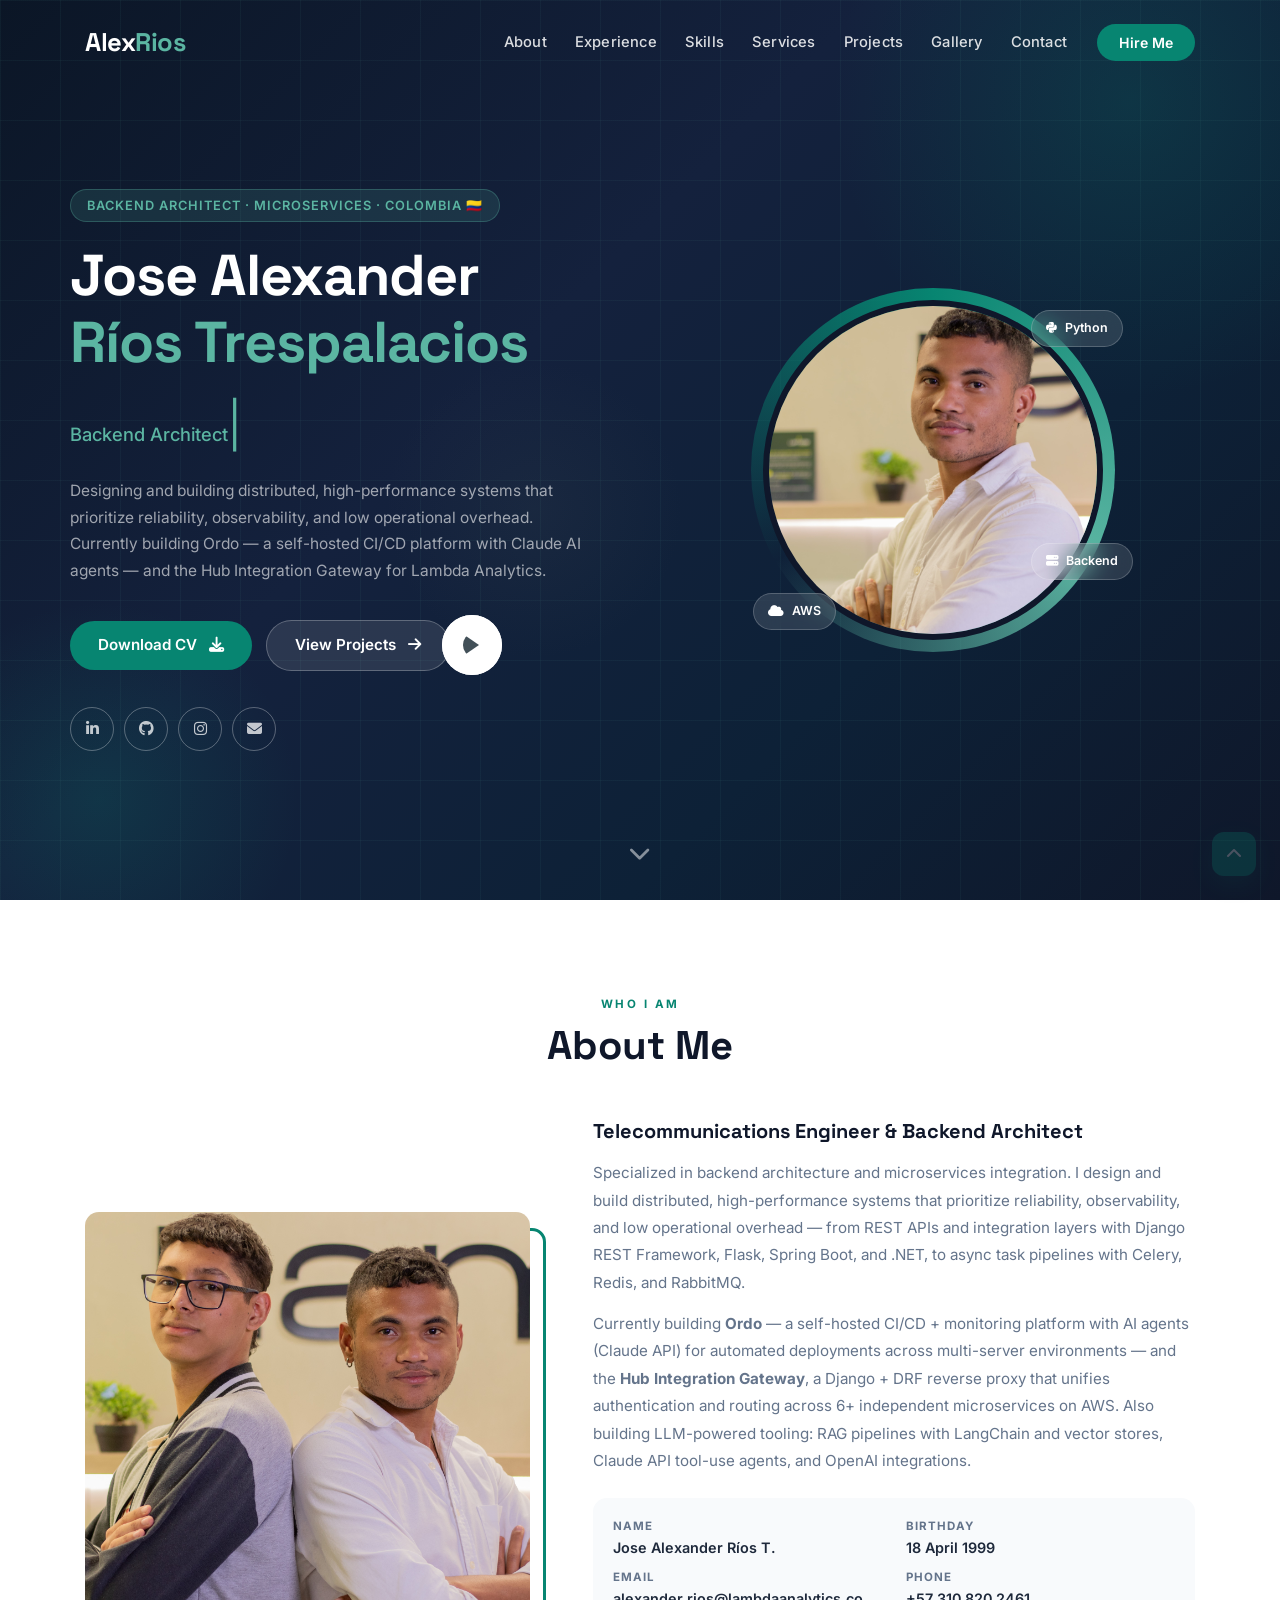
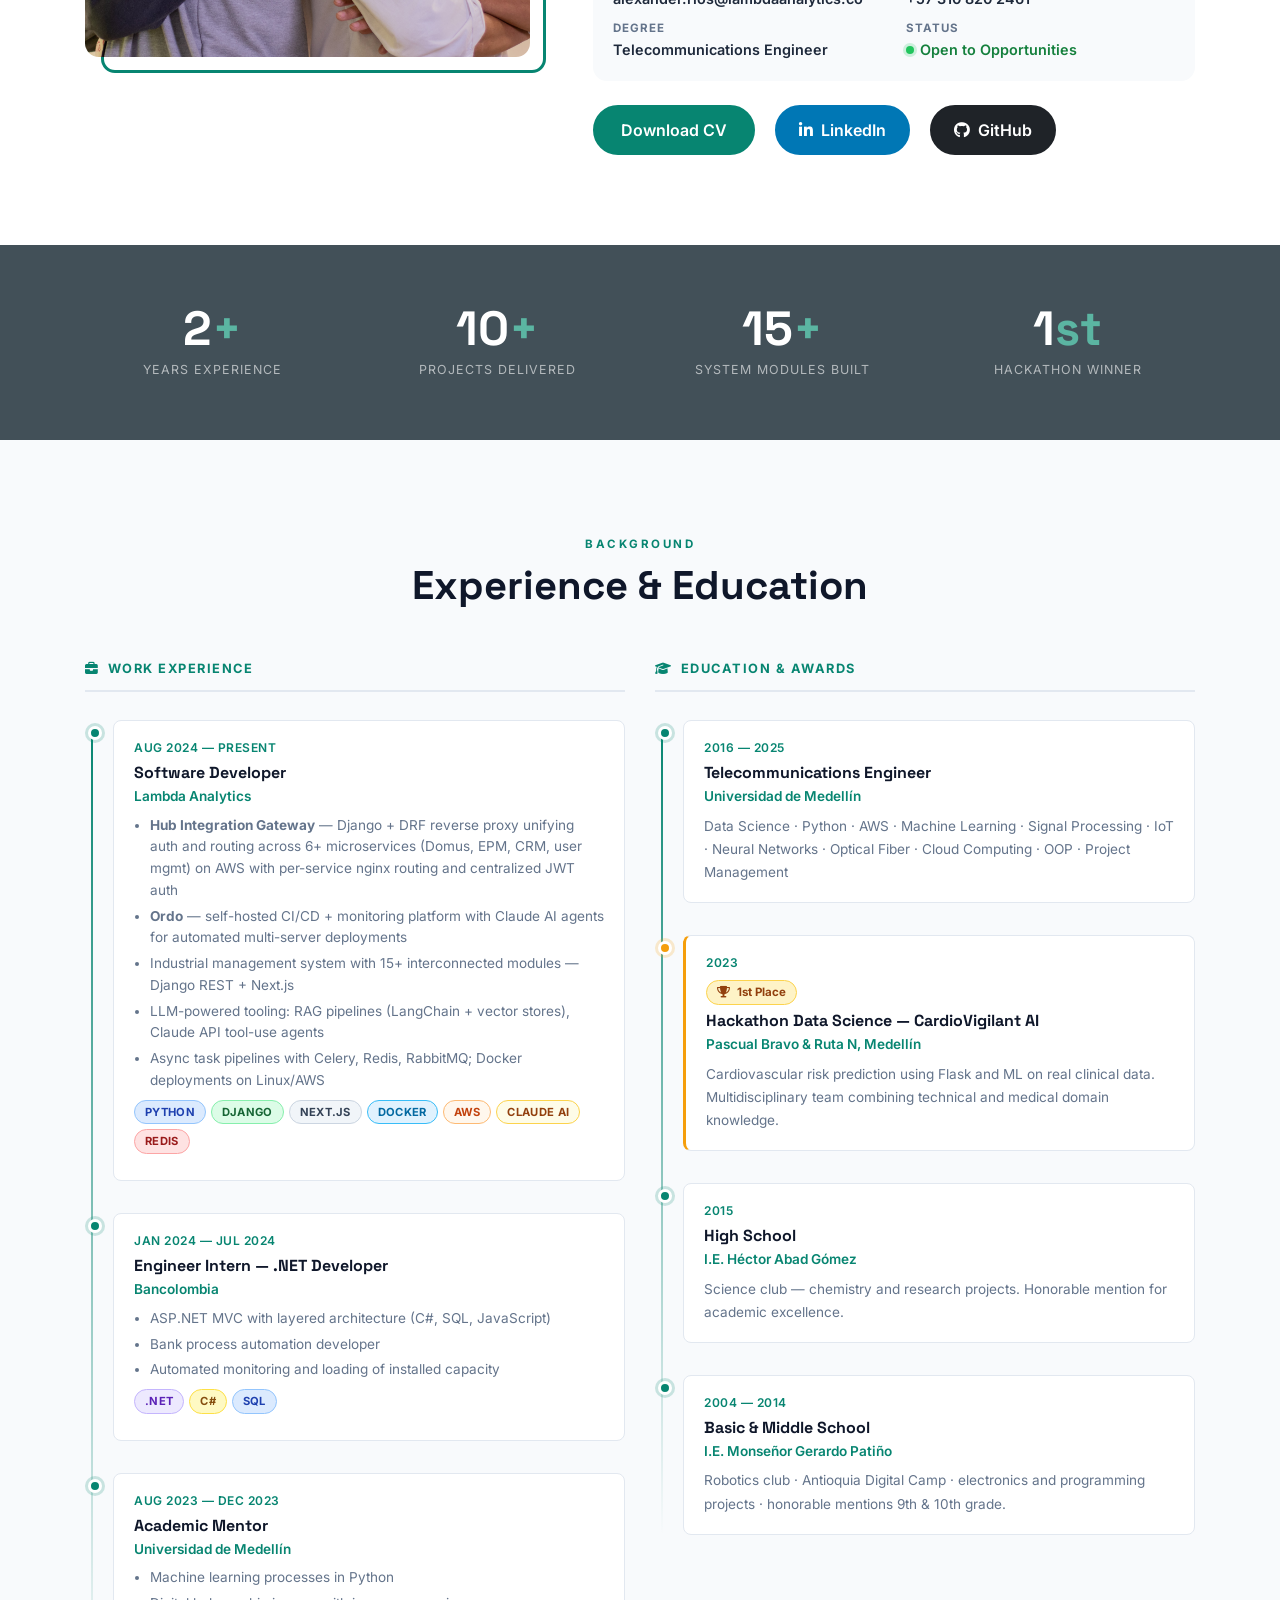
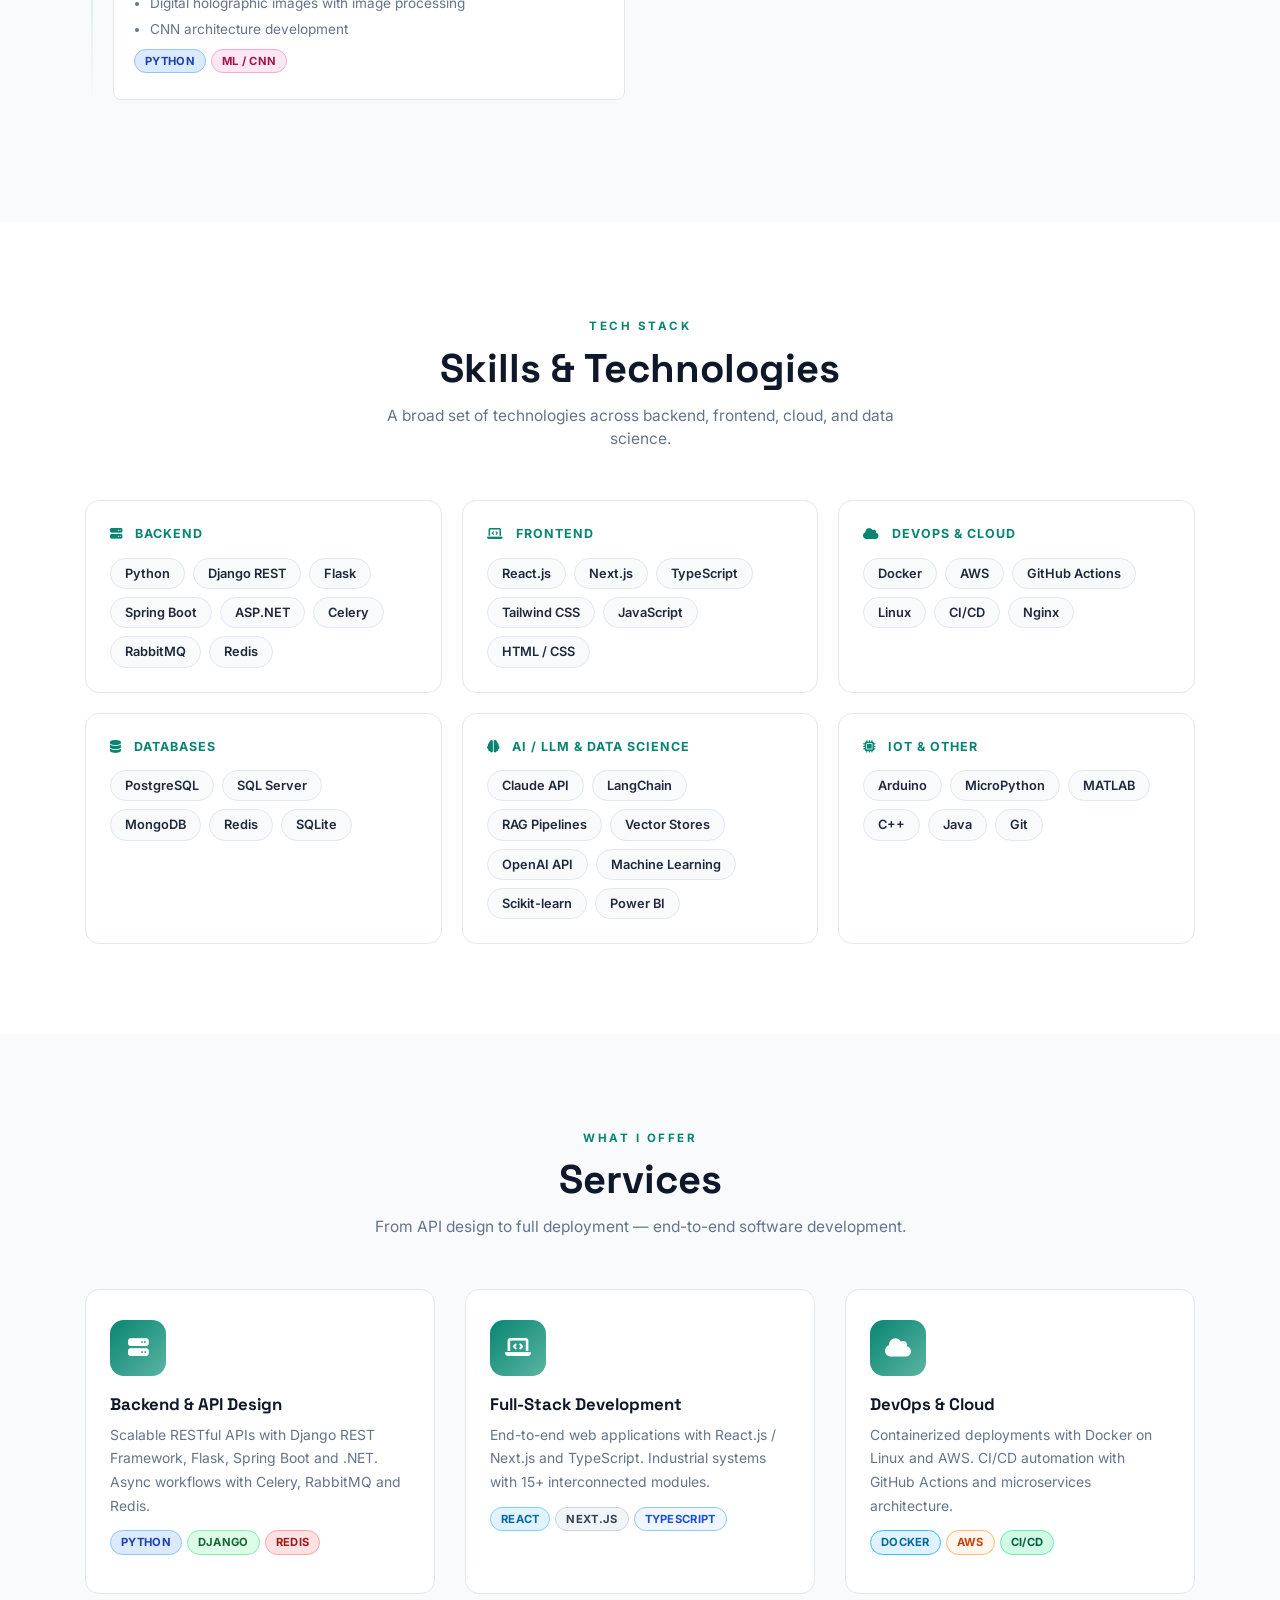
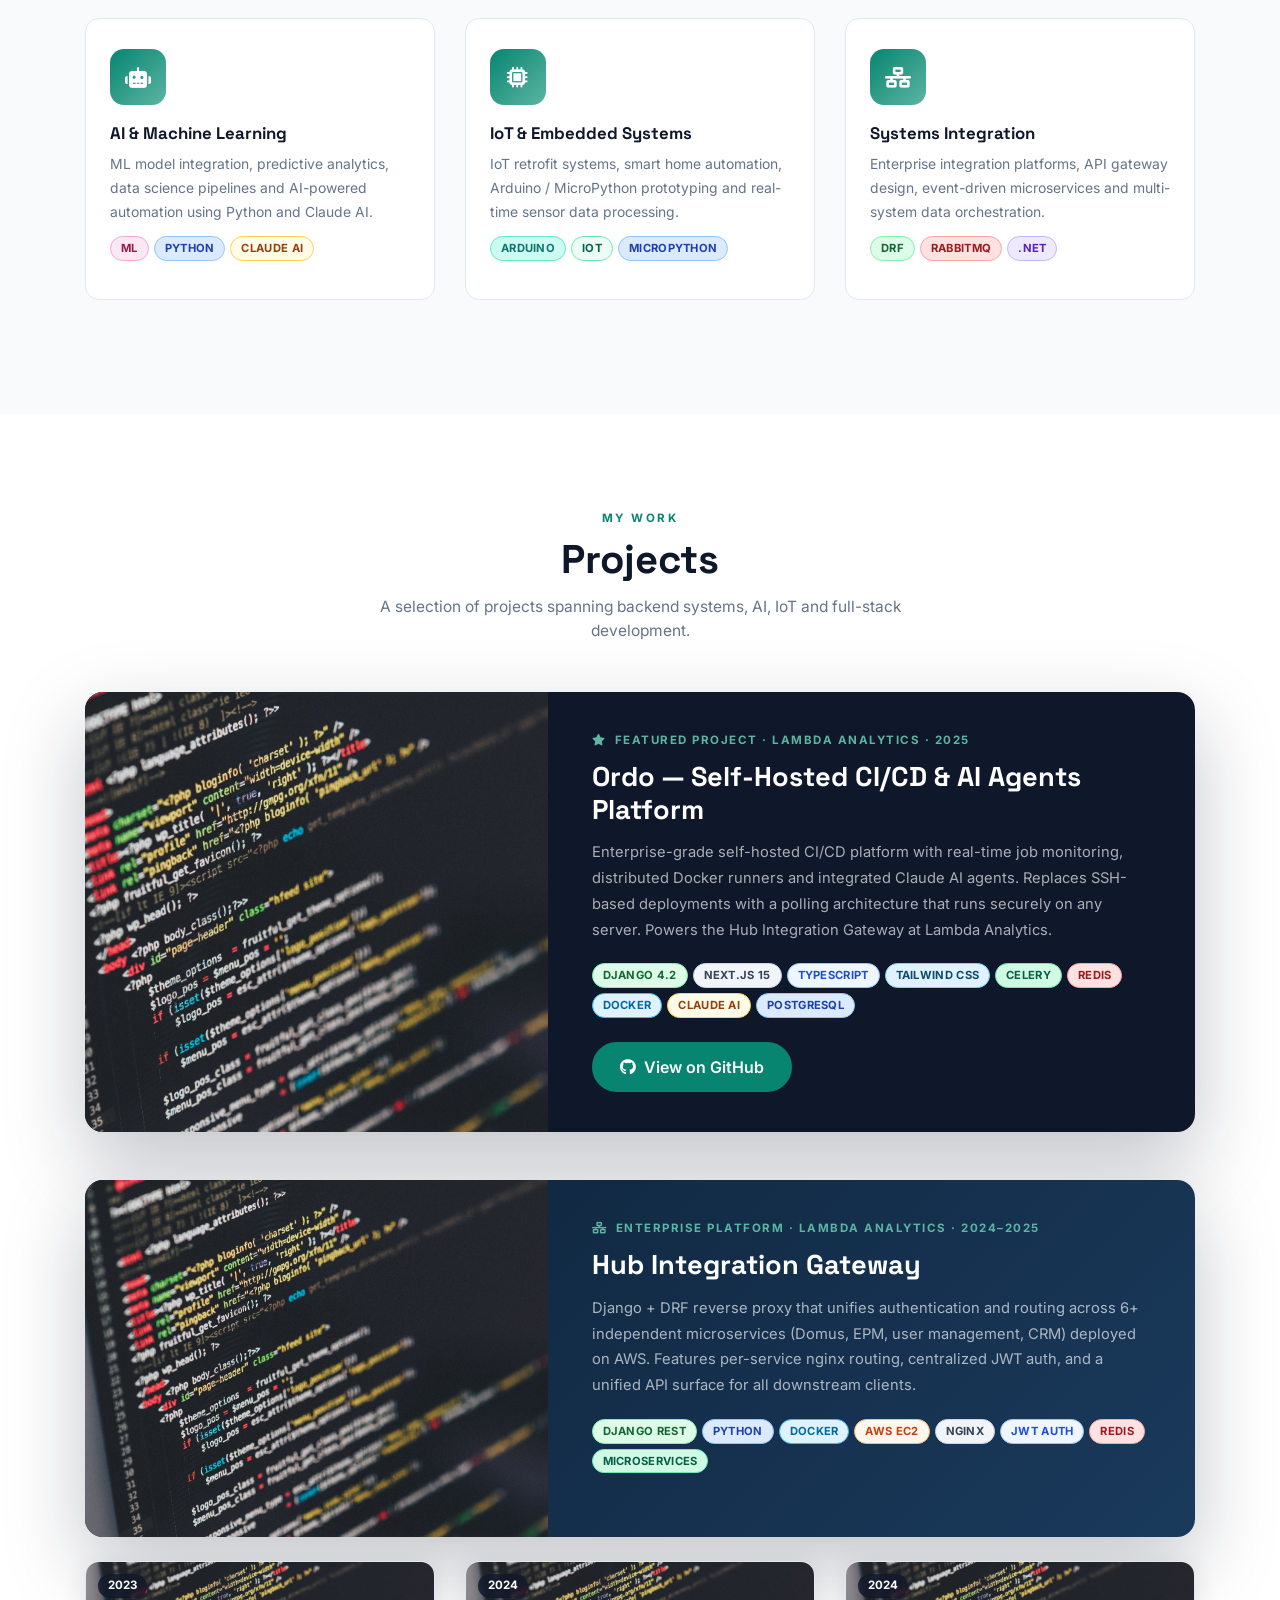
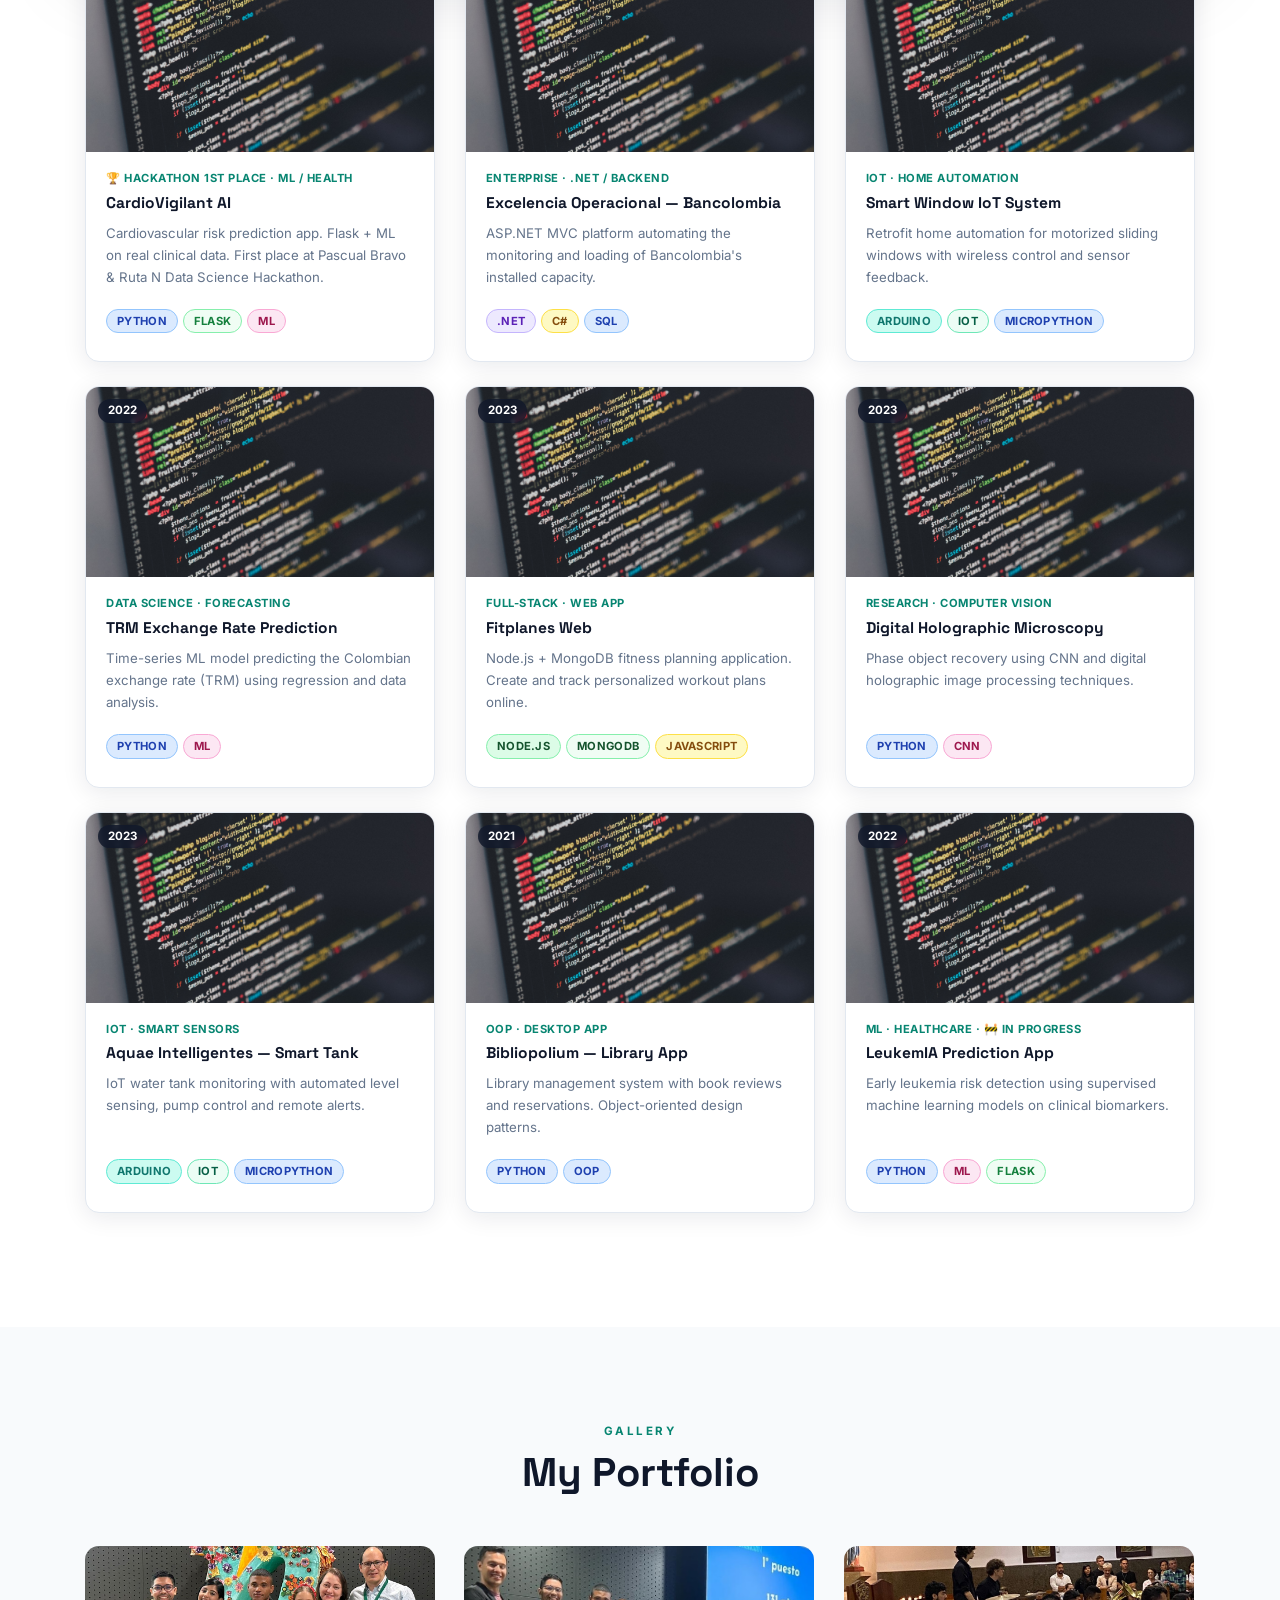
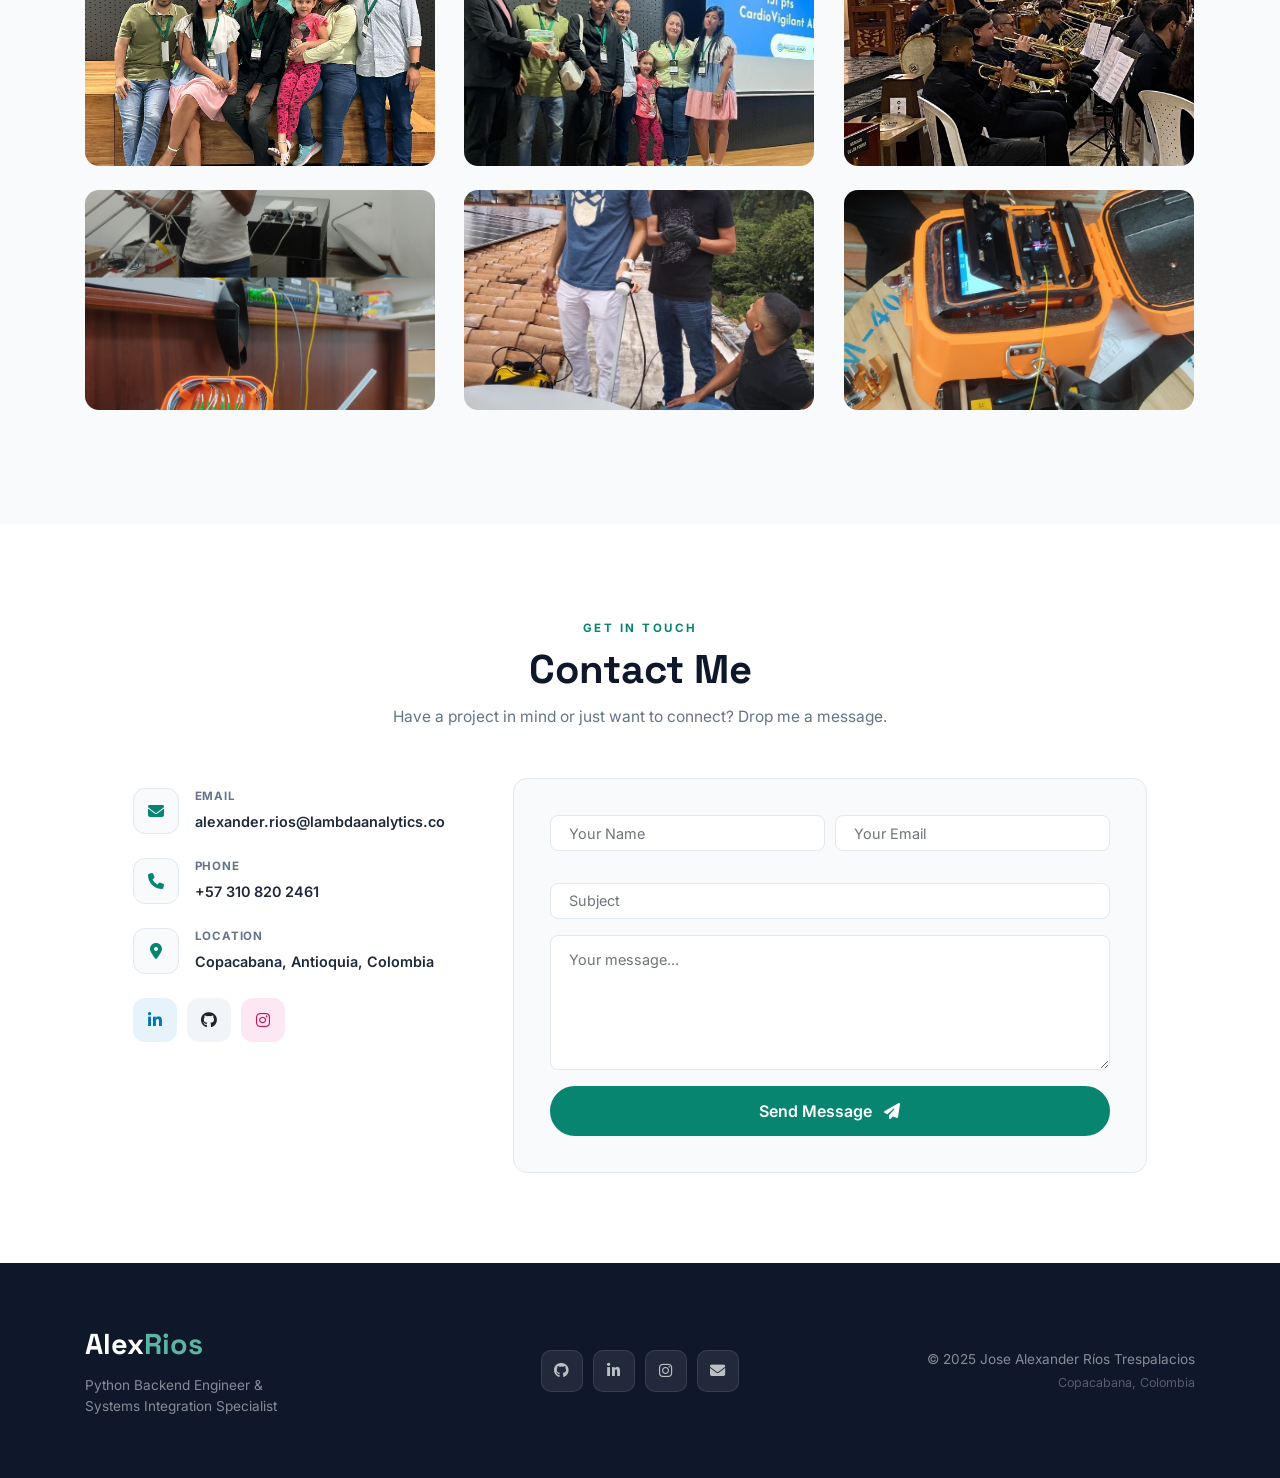
==== index.html @ 56116c82 "fix: comprehensive mobile responsive fixes - Tablet (991px): dark navbar collapse bg, hero padding r" ====
<!DOCTYPE html>
<html lang="en">

<head>
    <meta charset="utf-8">
    <title>Alexander Ríos — Software Developer</title>
    <meta content="width=device-width, initial-scale=1.0" name="viewport">
    <meta content="Telecommunications Engineer specialized in backend architecture and microservices integration. Building distributed, high-performance systems with Django, Docker, AWS and Claude AI." name="description">
    <meta content="Python, Django, Backend, Microservices, Systems Integration, Software Developer, Colombia, Alexander Rios, Lambda Analytics, LangChain, RAG" name="keywords">

    <link href="img/favicon.ico" rel="icon">

    <!-- Google Fonts: Inter + Space Grotesk -->
    <link rel="preconnect" href="https://fonts.googleapis.com">
    <link rel="preconnect" href="https://fonts.gstatic.com" crossorigin>
    <link href="https://fonts.googleapis.com/css2?family=Inter:wght@300;400;500;600;700;800&family=Space+Grotesk:wght@600;700;800&display=swap" rel="stylesheet">

    <!-- Font Awesome 6 -->
    <link href="https://cdnjs.cloudflare.com/ajax/libs/font-awesome/6.5.0/css/all.min.css" rel="stylesheet">

    <!-- Libs -->
    <link href="lib/owlcarousel/assets/owl.carousel.min.css" rel="stylesheet">
    <link href="lib/lightbox/css/lightbox.min.css" rel="stylesheet">

    <!-- Styles -->
    <link href="css/style.css" rel="stylesheet">
    <link href="css/enhancements.css" rel="stylesheet">
</head>

<body data-spy="scroll" data-target=".navbar" data-offset="51">

    <!-- ========== NAVBAR ========== -->
    <nav class="navbar fixed-top navbar-expand-lg navbar-light px-lg-4" id="mainNav">
        <div class="container">
            <a href="#home" class="navbar-brand">
                <span class="brand-text">Alex<span class="brand-accent">Rios</span></span>
            </a>
            <button type="button" class="navbar-toggler" data-toggle="collapse" data-target="#navbarCollapse">
                <span class="navbar-toggler-icon"></span>
            </button>
            <div class="collapse navbar-collapse" id="navbarCollapse">
                <div class="navbar-nav ml-auto py-0">
                    <a href="#about"         class="nav-item nav-link">About</a>
                    <a href="#qualification" class="nav-item nav-link">Experience</a>
                    <a href="#skill"         class="nav-item nav-link">Skills</a>
                    <a href="#service"       class="nav-item nav-link">Services</a>
                    <a href="#blog"          class="nav-item nav-link">Projects</a>
                    <a href="#portfolio"     class="nav-item nav-link">Gallery</a>
                    <a href="#contact"       class="nav-item nav-link">Contact</a>
                </div>
                <a href="mailto:alexander.rios@lambdaanalytics.co" class="btn btn-hire ml-lg-3">Hire Me</a>
            </div>
        </div>
    </nav>

    <!-- ========== VIDEO MODAL ========== -->
    <div class="modal fade" id="videoModal" tabindex="-1" role="dialog" aria-hidden="true">
        <div class="modal-dialog modal-lg" role="document">
            <div class="modal-content bg-dark">
                <div class="modal-body p-0">
                    <button type="button" class="modal-close" data-dismiss="modal">&times;</button>
                    <div class="embed-responsive embed-responsive-16by9">
                        <iframe class="embed-responsive-item" src="" id="video" allowscriptaccess="always" allow="autoplay"></iframe>
                    </div>
                </div>
            </div>
        </div>
    </div>

    <!-- ========== HERO ========== -->
    <section class="hero-section" id="home">
        <div class="hero-bg">
            <div class="hero-shape s1"></div>
            <div class="hero-shape s2"></div>
            <div class="hero-shape s3"></div>
            <div class="hero-grid"></div>
        </div>

        <div class="container hero-content">
            <div class="row align-items-center justify-content-center">
                <div class="col-lg-6 order-2 order-lg-1">
                    <div class="hero-label">Backend Architect &middot; Microservices &middot; Colombia 🇨🇴</div>
                    <h1 class="hero-name">
                        Jose Alexander<br>
                        <span class="hero-name-accent">Ríos Trespalacios</span>
                    </h1>
                    <div class="hero-role">
                        <span class="typed-text-output d-inline"></span>
                        <div class="typed-text d-none">Backend Architect, Microservices Integration Engineer, Full-Stack Developer, LLM & AI Tooling Builder, Telecommunications Engineer</div>
                    </div>
                    <p class="hero-desc">Designing and building distributed, high-performance systems that prioritize reliability, observability, and low operational overhead. Currently building Ordo — a self-hosted CI/CD platform with Claude AI agents — and the Hub Integration Gateway for Lambda Analytics.</p>
                    <div class="hero-cta">
                        <a href="img/CurriculumVitae.pdf" class="btn-hero-primary">
                            Download CV <i class="fas fa-download ml-2"></i>
                        </a>
                        <a href="#blog" class="btn-hero-secondary">
                            View Projects <i class="fas fa-arrow-right ml-2"></i>
                        </a>
                        <button type="button" class="btn-play btn-play-modern" data-toggle="modal"
                            data-src="img/presentation.mp4" data-target="#videoModal">
                            <span class="btn-play-icon"><i class="fas fa-play"></i></span>
                        </button>
                    </div>
                    <div class="hero-social">
                        <a href="https://linkedin.com/in/jose-alexander-rios-trespalacios" target="_blank" class="hero-social-link" title="LinkedIn">
                            <i class="fab fa-linkedin-in"></i>
                        </a>
                        <a href="https://github.com/ijrios" target="_blank" class="hero-social-link" title="GitHub">
                            <i class="fab fa-github"></i>
                        </a>
                        <a href="https://instagram.com/qui_erit" target="_blank" class="hero-social-link" title="Instagram">
                            <i class="fab fa-instagram"></i>
                        </a>
                        <a href="mailto:alexander.rios@lambdaanalytics.co" class="hero-social-link" title="Email">
                            <i class="fas fa-envelope"></i>
                        </a>
                    </div>
                </div>
                <div class="col-lg-6 order-1 order-lg-2 hero-image">
                    <div class="hero-img-wrapper">
                        <div class="hero-img-ring"></div>
                        <img src="img/profile_duo.jpeg" alt="Jose Alexander Ríos" class="hero-img">
                        <div class="hero-badge badge-1"><i class="fab fa-python"></i> Python</div>
                        <div class="hero-badge badge-2"><i class="fas fa-server"></i> Backend</div>
                        <div class="hero-badge badge-3"><i class="fas fa-cloud"></i> AWS</div>
                    </div>
                </div>
            </div>
        </div>

        <div class="hero-scroll">
            <a href="#about"><i class="fas fa-chevron-down"></i></a>
        </div>
    </section>

    <!-- ========== ABOUT ========== -->
    <section class="py-section" id="about">
        <div class="container">
            <div class="section-header text-center">
                <div class="section-label">WHO I AM</div>
                <h2 class="section-title">About Me</h2>
            </div>
            <div class="row align-items-center">
                <div class="col-lg-5 mb-5 mb-lg-0">
                    <div class="about-img-wrapper">
                        <img src="img/perfil.jpg" alt="Alexander Ríos" class="about-img">
                        <div class="about-img-accent"></div>
                    </div>
                </div>
                <div class="col-lg-7 pl-lg-5">
                    <h3 class="about-subtitle">Telecommunications Engineer &amp; Backend Architect</h3>
                    <p class="about-text">Specialized in backend architecture and microservices integration. I design and build distributed, high-performance systems that prioritize reliability, observability, and low operational overhead — from REST APIs and integration layers with Django REST Framework, Flask, Spring Boot, and .NET, to async task pipelines with Celery, Redis, and RabbitMQ.</p>
                    <p class="about-text">Currently building <strong>Ordo</strong> — a self-hosted CI/CD + monitoring platform with AI agents (Claude API) for automated deployments across multi-server environments — and the <strong>Hub Integration Gateway</strong>, a Django + DRF reverse proxy that unifies authentication and routing across 6+ independent microservices on AWS. Also building LLM-powered tooling: RAG pipelines with LangChain and vector stores, Claude API tool-use agents, and OpenAI integrations.</p>

                    <div class="about-info-grid">
                        <div class="about-info-item">
                            <span class="info-label">Name</span>
                            <span class="info-value">Jose Alexander Ríos T.</span>
                        </div>
                        <div class="about-info-item">
                            <span class="info-label">Birthday</span>
                            <span class="info-value">18 April 1999</span>
                        </div>
                        <div class="about-info-item">
                            <span class="info-label">Email</span>
                            <span class="info-value">alexander.rios@lambdaanalytics.co</span>
                        </div>
                        <div class="about-info-item">
                            <span class="info-label">Phone</span>
                            <span class="info-value">+57 310 820 2461</span>
                        </div>
                        <div class="about-info-item">
                            <span class="info-label">Degree</span>
                            <span class="info-value">Telecommunications Engineer</span>
                        </div>
                        <div class="about-info-item">
                            <span class="info-label">Status</span>
                            <span class="info-value status-open"><span class="status-dot"></span>Open to Opportunities</span>
                        </div>
                    </div>

                    <div class="about-actions mt-4">
                        <a href="img/CurriculumVitae.pdf" class="btn btn-primary-custom mr-3">Download CV</a>
                        <a href="https://linkedin.com/in/jose-alexander-rios-trespalacios" target="_blank" class="btn btn-linkedin mr-3">
                            <i class="fab fa-linkedin-in mr-1"></i> LinkedIn
                        </a>
                        <a href="https://github.com/ijrios" target="_blank" class="btn btn-github">
                            <i class="fab fa-github mr-1"></i> GitHub
                        </a>
                    </div>
                </div>
            </div>
        </div>
    </section>

    <!-- ========== STATS ========== -->
    <section class="stats-section">
        <div class="container">
            <div class="row">
                <div class="col-6 col-md-3">
                    <div class="stat-item">
                        <div class="stat-number">2<span class="stat-plus">+</span></div>
                        <div class="stat-label">Years Experience</div>
                    </div>
                </div>
                <div class="col-6 col-md-3">
                    <div class="stat-item">
                        <div class="stat-number">10<span class="stat-plus">+</span></div>
                        <div class="stat-label">Projects Delivered</div>
                    </div>
                </div>
                <div class="col-6 col-md-3">
                    <div class="stat-item">
                        <div class="stat-number">15<span class="stat-plus">+</span></div>
                        <div class="stat-label">System Modules Built</div>
                    </div>
                </div>
                <div class="col-6 col-md-3">
                    <div class="stat-item">
                        <div class="stat-number">1<span class="stat-plus">st</span></div>
                        <div class="stat-label">Hackathon Winner</div>
                    </div>
                </div>
            </div>
        </div>
    </section>

    <!-- ========== EXPERIENCE & EDUCATION ========== -->
    <section class="py-section bg-light-section" id="qualification">
        <div class="container">
            <div class="section-header text-center">
                <div class="section-label">BACKGROUND</div>
                <h2 class="section-title">Experience &amp; Education</h2>
            </div>
            <div class="row">
                <!-- Work Experience -->
                <div class="col-lg-6 mb-5 mb-lg-0">
                    <div class="timeline-group-label">
                        <i class="fas fa-briefcase mr-2"></i>Work Experience
                    </div>
                    <div class="timeline">
                        <div class="timeline-item">
                            <div class="timeline-dot"></div>
                            <div class="timeline-content">
                                <div class="timeline-date">Aug 2024 — Present</div>
                                <h5 class="timeline-title">Software Developer</h5>
                                <div class="timeline-company">Lambda Analytics</div>
                                <ul class="timeline-list">
                                    <li><strong>Hub Integration Gateway</strong> — Django + DRF reverse proxy unifying auth and routing across 6+ microservices (Domus, EPM, CRM, user mgmt) on AWS with per-service nginx routing and centralized JWT auth</li>
                                    <li><strong>Ordo</strong> — self-hosted CI/CD + monitoring platform with Claude AI agents for automated multi-server deployments</li>
                                    <li>Industrial management system with 15+ interconnected modules — Django REST + Next.js</li>
                                    <li>LLM-powered tooling: RAG pipelines (LangChain + vector stores), Claude API tool-use agents</li>
                                    <li>Async task pipelines with Celery, Redis, RabbitMQ; Docker deployments on Linux/AWS</li>
                                </ul>
                                <div class="tech-badges mt-2">
                                    <span class="tech-badge tb-python">Python</span>
                                    <span class="tech-badge tb-django">Django</span>
                                    <span class="tech-badge tb-nextjs">Next.js</span>
                                    <span class="tech-badge tb-docker">Docker</span>
                                    <span class="tech-badge tb-aws">AWS</span>
                                    <span class="tech-badge tb-ai">Claude AI</span>
                                    <span class="tech-badge tb-redis">Redis</span>
                                </div>
                            </div>
                        </div>
                        <div class="timeline-item">
                            <div class="timeline-dot"></div>
                            <div class="timeline-content">
                                <div class="timeline-date">Jan 2024 — Jul 2024</div>
                                <h5 class="timeline-title">Engineer Intern — .NET Developer</h5>
                                <div class="timeline-company">Bancolombia</div>
                                <ul class="timeline-list">
                                    <li>ASP.NET MVC with layered architecture (C#, SQL, JavaScript)</li>
                                    <li>Bank process automation developer</li>
                                    <li>Automated monitoring and loading of installed capacity</li>
                                </ul>
                                <div class="tech-badges mt-2">
                                    <span class="tech-badge tb-dotnet">.NET</span>
                                    <span class="tech-badge tb-js">C#</span>
                                    <span class="tech-badge tb-python">SQL</span>
                                </div>
                            </div>
                        </div>
                        <div class="timeline-item">
                            <div class="timeline-dot"></div>
                            <div class="timeline-content">
                                <div class="timeline-date">Aug 2023 — Dec 2023</div>
                                <h5 class="timeline-title">Academic Mentor</h5>
                                <div class="timeline-company">Universidad de Medellín</div>
                                <ul class="timeline-list">
                                    <li>Machine learning processes in Python</li>
                                    <li>Digital holographic images with image processing</li>
                                    <li>CNN architecture development</li>
                                </ul>
                                <div class="tech-badges mt-2">
                                    <span class="tech-badge tb-python">Python</span>
                                    <span class="tech-badge tb-ml">ML / CNN</span>
                                </div>
                            </div>
                        </div>
                    </div>
                </div>
                <!-- Education -->
                <div class="col-lg-6">
                    <div class="timeline-group-label">
                        <i class="fas fa-graduation-cap mr-2"></i>Education &amp; Awards
                    </div>
                    <div class="timeline">
                        <div class="timeline-item">
                            <div class="timeline-dot"></div>
                            <div class="timeline-content">
                                <div class="timeline-date">2016 — 2025</div>
                                <h5 class="timeline-title">Telecommunications Engineer</h5>
                                <div class="timeline-company">Universidad de Medellín</div>
                                <p class="timeline-text">Data Science · Python · AWS · Machine Learning · Signal Processing · IoT · Neural Networks · Optical Fiber · Cloud Computing · OOP · Project Management</p>
                            </div>
                        </div>
                        <div class="timeline-item">
                            <div class="timeline-dot award-dot"></div>
                            <div class="timeline-content award-content">
                                <div class="timeline-date">2023</div>
                                <div class="award-badge"><i class="fas fa-trophy mr-1"></i> 1st Place</div>
                                <h5 class="timeline-title">Hackathon Data Science — CardioVigilant AI</h5>
                                <div class="timeline-company">Pascual Bravo &amp; Ruta N, Medellín</div>
                                <p class="timeline-text">Cardiovascular risk prediction using Flask and ML on real clinical data. Multidisciplinary team combining technical and medical domain knowledge.</p>
                            </div>
                        </div>
                        <div class="timeline-item">
                            <div class="timeline-dot"></div>
                            <div class="timeline-content">
                                <div class="timeline-date">2015</div>
                                <h5 class="timeline-title">High School</h5>
                                <div class="timeline-company">I.E. Héctor Abad Gómez</div>
                                <p class="timeline-text">Science club — chemistry and research projects. Honorable mention for academic excellence.</p>
                            </div>
                        </div>
                        <div class="timeline-item">
                            <div class="timeline-dot"></div>
                            <div class="timeline-content">
                                <div class="timeline-date">2004 — 2014</div>
                                <h5 class="timeline-title">Basic &amp; Middle School</h5>
                                <div class="timeline-company">I.E. Monseñor Gerardo Patiño</div>
                                <p class="timeline-text">Robotics club · Antioquia Digital Camp · electronics and programming projects · honorable mentions 9th &amp; 10th grade.</p>
                            </div>
                        </div>
                    </div>
                </div>
            </div>
        </div>
    </section>

    <!-- ========== SKILLS ========== -->
    <section class="py-section" id="skill">
        <div class="container">
            <div class="section-header text-center">
                <div class="section-label">TECH STACK</div>
                <h2 class="section-title">Skills &amp; Technologies</h2>
                <p class="section-subtitle">A broad set of technologies across backend, frontend, cloud, and data science.</p>
            </div>
            <div class="skills-grid">
                <div class="skill-category">
                    <div class="skill-cat-header"><i class="fas fa-server"></i> Backend</div>
                    <div class="skill-tags">
                        <span class="skill-tag">Python</span>
                        <span class="skill-tag">Django REST</span>
                        <span class="skill-tag">Flask</span>
                        <span class="skill-tag">Spring Boot</span>
                        <span class="skill-tag">ASP.NET</span>
                        <span class="skill-tag">Celery</span>
                        <span class="skill-tag">RabbitMQ</span>
                        <span class="skill-tag">Redis</span>
                    </div>
                </div>
                <div class="skill-category">
                    <div class="skill-cat-header"><i class="fas fa-laptop-code"></i> Frontend</div>
                    <div class="skill-tags">
                        <span class="skill-tag">React.js</span>
                        <span class="skill-tag">Next.js</span>
                        <span class="skill-tag">TypeScript</span>
                        <span class="skill-tag">Tailwind CSS</span>
                        <span class="skill-tag">JavaScript</span>
                        <span class="skill-tag">HTML / CSS</span>
                    </div>
                </div>
                <div class="skill-category">
                    <div class="skill-cat-header"><i class="fas fa-cloud"></i> DevOps &amp; Cloud</div>
                    <div class="skill-tags">
                        <span class="skill-tag">Docker</span>
                        <span class="skill-tag">AWS</span>
                        <span class="skill-tag">GitHub Actions</span>
                        <span class="skill-tag">Linux</span>
                        <span class="skill-tag">CI/CD</span>
                        <span class="skill-tag">Nginx</span>
                    </div>
                </div>
                <div class="skill-category">
                    <div class="skill-cat-header"><i class="fas fa-database"></i> Databases</div>
                    <div class="skill-tags">
                        <span class="skill-tag">PostgreSQL</span>
                        <span class="skill-tag">SQL Server</span>
                        <span class="skill-tag">MongoDB</span>
                        <span class="skill-tag">Redis</span>
                        <span class="skill-tag">SQLite</span>
                    </div>
                </div>
                <div class="skill-category">
                    <div class="skill-cat-header"><i class="fas fa-brain"></i> AI / LLM &amp; Data Science</div>
                    <div class="skill-tags">
                        <span class="skill-tag">Claude API</span>
                        <span class="skill-tag">LangChain</span>
                        <span class="skill-tag">RAG Pipelines</span>
                        <span class="skill-tag">Vector Stores</span>
                        <span class="skill-tag">OpenAI API</span>
                        <span class="skill-tag">Machine Learning</span>
                        <span class="skill-tag">Scikit-learn</span>
                        <span class="skill-tag">Power BI</span>
                    </div>
                </div>
                <div class="skill-category">
                    <div class="skill-cat-header"><i class="fas fa-microchip"></i> IoT &amp; Other</div>
                    <div class="skill-tags">
                        <span class="skill-tag">Arduino</span>
                        <span class="skill-tag">MicroPython</span>
                        <span class="skill-tag">MATLAB</span>
                        <span class="skill-tag">C++</span>
                        <span class="skill-tag">Java</span>
                        <span class="skill-tag">Git</span>
                    </div>
                </div>
            </div>
        </div>
    </section>

    <!-- ========== SERVICES ========== -->
    <section class="py-section bg-light-section" id="service">
        <div class="container">
            <div class="section-header text-center">
                <div class="section-label">WHAT I OFFER</div>
                <h2 class="section-title">Services</h2>
                <p class="section-subtitle">From API design to full deployment — end-to-end software development.</p>
            </div>
            <div class="row">
                <div class="col-lg-4 col-md-6 mb-4">
                    <div class="service-card">
                        <div class="service-icon"><i class="fas fa-server"></i></div>
                        <h4 class="service-title">Backend &amp; API Design</h4>
                        <p class="service-desc">Scalable RESTful APIs with Django REST Framework, Flask, Spring Boot and .NET. Async workflows with Celery, RabbitMQ and Redis.</p>
                        <div class="tech-badges">
                            <span class="tech-badge tb-python">Python</span>
                            <span class="tech-badge tb-django">Django</span>
                            <span class="tech-badge tb-redis">Redis</span>
                        </div>
                    </div>
                </div>
                <div class="col-lg-4 col-md-6 mb-4">
                    <div class="service-card">
                        <div class="service-icon"><i class="fas fa-laptop-code"></i></div>
                        <h4 class="service-title">Full-Stack Development</h4>
                        <p class="service-desc">End-to-end web applications with React.js / Next.js and TypeScript. Industrial systems with 15+ interconnected modules.</p>
                        <div class="tech-badges">
                            <span class="tech-badge tb-react">React</span>
                            <span class="tech-badge tb-nextjs">Next.js</span>
                            <span class="tech-badge tb-ts">TypeScript</span>
                        </div>
                    </div>
                </div>
                <div class="col-lg-4 col-md-6 mb-4">
                    <div class="service-card">
                        <div class="service-icon"><i class="fas fa-cloud"></i></div>
                        <h4 class="service-title">DevOps &amp; Cloud</h4>
                        <p class="service-desc">Containerized deployments with Docker on Linux and AWS. CI/CD automation with GitHub Actions and microservices architecture.</p>
                        <div class="tech-badges">
                            <span class="tech-badge tb-docker">Docker</span>
                            <span class="tech-badge tb-aws">AWS</span>
                            <span class="tech-badge tb-celery">CI/CD</span>
                        </div>
                    </div>
                </div>
                <div class="col-lg-4 col-md-6 mb-4">
                    <div class="service-card">
                        <div class="service-icon"><i class="fas fa-robot"></i></div>
                        <h4 class="service-title">AI &amp; Machine Learning</h4>
                        <p class="service-desc">ML model integration, predictive analytics, data science pipelines and AI-powered automation using Python and Claude AI.</p>
                        <div class="tech-badges">
                            <span class="tech-badge tb-ml">ML</span>
                            <span class="tech-badge tb-python">Python</span>
                            <span class="tech-badge tb-ai">Claude AI</span>
                        </div>
                    </div>
                </div>
                <div class="col-lg-4 col-md-6 mb-4">
                    <div class="service-card">
                        <div class="service-icon"><i class="fas fa-microchip"></i></div>
                        <h4 class="service-title">IoT &amp; Embedded Systems</h4>
                        <p class="service-desc">IoT retrofit systems, smart home automation, Arduino / MicroPython prototyping and real-time sensor data processing.</p>
                        <div class="tech-badges">
                            <span class="tech-badge tb-arduino">Arduino</span>
                            <span class="tech-badge tb-iot">IoT</span>
                            <span class="tech-badge tb-python">MicroPython</span>
                        </div>
                    </div>
                </div>
                <div class="col-lg-4 col-md-6 mb-4">
                    <div class="service-card">
                        <div class="service-icon"><i class="fas fa-network-wired"></i></div>
                        <h4 class="service-title">Systems Integration</h4>
                        <p class="service-desc">Enterprise integration platforms, API gateway design, event-driven microservices and multi-system data orchestration.</p>
                        <div class="tech-badges">
                            <span class="tech-badge tb-django">DRF</span>
                            <span class="tech-badge tb-redis">RabbitMQ</span>
                            <span class="tech-badge tb-dotnet">.NET</span>
                        </div>
                    </div>
                </div>
            </div>
        </div>
    </section>

    <!-- ========== PROJECTS ========== -->
    <section class="py-section" id="blog">
        <div class="container">
            <div class="section-header text-center">
                <div class="section-label">MY WORK</div>
                <h2 class="section-title">Projects</h2>
                <p class="section-subtitle">A selection of projects spanning backend systems, AI, IoT and full-stack development.</p>
            </div>

            <!-- Featured: Ordo -->
            <div class="featured-project mb-5">
                <div class="row no-gutters align-items-stretch">
                    <div class="col-lg-5">
                        <div class="featured-img-wrapper">
                            <img src="img/blog-3.jpg" alt="Ordo CI/CD Platform" class="featured-img">
                            <div class="featured-overlay">
                                <a href="https://github.com/LambdaAnalyticsSAS/ordo" target="_blank" class="featured-view-btn">
                                    <i class="fab fa-github mr-2"></i>View on GitHub
                                </a>
                            </div>
                        </div>
                    </div>
                    <div class="col-lg-7">
                        <div class="featured-body">
                            <div class="featured-label">
                                <i class="fas fa-star mr-1"></i> Featured Project &middot; Lambda Analytics &middot; 2025
                            </div>
                            <h3 class="featured-title">Ordo — Self-Hosted CI/CD &amp; AI Agents Platform</h3>
                            <p class="featured-desc">Enterprise-grade self-hosted CI/CD platform with real-time job monitoring, distributed Docker runners and integrated Claude AI agents. Replaces SSH-based deployments with a polling architecture that runs securely on any server. Powers the Hub Integration Gateway at Lambda Analytics.</p>
                            <div class="tech-badges mb-4">
                                <span class="tech-badge tb-django">Django 4.2</span>
                                <span class="tech-badge tb-nextjs">Next.js 15</span>
                                <span class="tech-badge tb-ts">TypeScript</span>
                                <span class="tech-badge tb-tailwind">Tailwind CSS</span>
                                <span class="tech-badge tb-celery">Celery</span>
                                <span class="tech-badge tb-redis">Redis</span>
                                <span class="tech-badge tb-docker">Docker</span>
                                <span class="tech-badge tb-ai">Claude AI</span>
                                <span class="tech-badge tb-python">PostgreSQL</span>
                            </div>
                            <a href="https://github.com/LambdaAnalyticsSAS/ordo" target="_blank" class="btn btn-primary-custom">
                                <i class="fab fa-github mr-2"></i>View on GitHub
                            </a>
                        </div>
                    </div>
                </div>
            </div>

            <!-- Hub Integration Gateway -->
            <div class="featured-project mb-4" style="background: linear-gradient(135deg, #0d2137 0%, #1a3a5c 100%);">
                <div class="row no-gutters align-items-stretch">
                    <div class="col-lg-5">
                        <div class="featured-img-wrapper">
                            <img src="img/blog-3.jpg" alt="Hub Integration Gateway" class="featured-img">
                            <div class="featured-overlay">
                                <span style="color:#fff; font-weight:600; font-size:.9rem;"><i class="fas fa-lock mr-2"></i>Private Repository</span>
                            </div>
                        </div>
                    </div>
                    <div class="col-lg-7">
                        <div class="featured-body">
                            <div class="featured-label">
                                <i class="fas fa-network-wired mr-1"></i> Enterprise Platform &middot; Lambda Analytics &middot; 2024–2025
                            </div>
                            <h3 class="featured-title">Hub Integration Gateway</h3>
                            <p class="featured-desc">Django + DRF reverse proxy that unifies authentication and routing across 6+ independent microservices (Domus, EPM, user management, CRM) deployed on AWS. Features per-service nginx routing, centralized JWT auth, and a unified API surface for all downstream clients.</p>
                            <div class="tech-badges mb-4">
                                <span class="tech-badge tb-django">Django REST</span>
                                <span class="tech-badge tb-python">Python</span>
                                <span class="tech-badge tb-docker">Docker</span>
                                <span class="tech-badge tb-aws">AWS EC2</span>
                                <span class="tech-badge tb-nextjs">Nginx</span>
                                <span class="tech-badge tb-ts">JWT Auth</span>
                                <span class="tech-badge tb-redis">Redis</span>
                                <span class="tech-badge tb-celery">Microservices</span>
                            </div>
                        </div>
                    </div>
                </div>
            </div>

            <!-- Projects Grid -->
            <div class="row">
                <div class="col-lg-4 col-md-6 mb-4 d-flex">
                    <div class="project-card w-100">
                        <div class="project-img-wrapper">
                            <img src="img/blog-3.jpg" alt="CardioVigilant AI">
                            <div class="project-overlay">
                                <a href="https://github.com/ijrios/Hackathon_data_science" target="_blank" class="project-overlay-btn"><i class="fab fa-github"></i></a>
                            </div>
                            <span class="project-year">2023</span>
                        </div>
                        <div class="project-body">
                            <div class="project-cat">🏆 Hackathon 1st Place &middot; ML / Health</div>
                            <h5 class="project-title">CardioVigilant AI</h5>
                            <p class="project-desc">Cardiovascular risk prediction app. Flask + ML on real clinical data. First place at Pascual Bravo & Ruta N Data Science Hackathon.</p>
                            <div class="tech-badges">
                                <span class="tech-badge tb-python">Python</span>
                                <span class="tech-badge tb-flask">Flask</span>
                                <span class="tech-badge tb-ml">ML</span>
                            </div>
                        </div>
                    </div>
                </div>
                <div class="col-lg-4 col-md-6 mb-4 d-flex">
                    <div class="project-card w-100">
                        <div class="project-img-wrapper">
                            <img src="img/blog-3.jpg" alt="Bancolombia">
                            <div class="project-overlay">
                                <a href="https://github.com/ijrios/EUC_ExcelenciaOperacional_Bancolombia" target="_blank" class="project-overlay-btn"><i class="fab fa-github"></i></a>
                            </div>
                            <span class="project-year">2024</span>
                        </div>
                        <div class="project-body">
                            <div class="project-cat">Enterprise &middot; .NET / Backend</div>
                            <h5 class="project-title">Excelencia Operacional — Bancolombia</h5>
                            <p class="project-desc">ASP.NET MVC platform automating the monitoring and loading of Bancolombia's installed capacity.</p>
                            <div class="tech-badges">
                                <span class="tech-badge tb-dotnet">.NET</span>
                                <span class="tech-badge tb-js">C#</span>
                                <span class="tech-badge tb-python">SQL</span>
                            </div>
                        </div>
                    </div>
                </div>
                <div class="col-lg-4 col-md-6 mb-4 d-flex">
                    <div class="project-card w-100">
                        <div class="project-img-wrapper">
                            <img src="img/blog-3.jpg" alt="IoT Window">
                            <div class="project-overlay">
                                <a href="https://github.com/ijrios/intelligentes_window_iot" target="_blank" class="project-overlay-btn"><i class="fab fa-github"></i></a>
                            </div>
                            <span class="project-year">2024</span>
                        </div>
                        <div class="project-body">
                            <div class="project-cat">IoT &middot; Home Automation</div>
                            <h5 class="project-title">Smart Window IoT System</h5>
                            <p class="project-desc">Retrofit home automation for motorized sliding windows with wireless control and sensor feedback.</p>
                            <div class="tech-badges">
                                <span class="tech-badge tb-arduino">Arduino</span>
                                <span class="tech-badge tb-iot">IoT</span>
                                <span class="tech-badge tb-python">MicroPython</span>
                            </div>
                        </div>
                    </div>
                </div>
                <div class="col-lg-4 col-md-6 mb-4 d-flex">
                    <div class="project-card w-100">
                        <div class="project-img-wrapper">
                            <img src="img/blog-3.jpg" alt="TRM">
                            <div class="project-overlay">
                                <a href="https://github.com/ijrios/TRM_praedictio_data_analysis" target="_blank" class="project-overlay-btn"><i class="fab fa-github"></i></a>
                            </div>
                            <span class="project-year">2022</span>
                        </div>
                        <div class="project-body">
                            <div class="project-cat">Data Science &middot; Forecasting</div>
                            <h5 class="project-title">TRM Exchange Rate Prediction</h5>
                            <p class="project-desc">Time-series ML model predicting the Colombian exchange rate (TRM) using regression and data analysis.</p>
                            <div class="tech-badges">
                                <span class="tech-badge tb-python">Python</span>
                                <span class="tech-badge tb-ml">ML</span>
                            </div>
                        </div>
                    </div>
                </div>
                <div class="col-lg-4 col-md-6 mb-4 d-flex">
                    <div class="project-card w-100">
                        <div class="project-img-wrapper">
                            <img src="img/blog-3.jpg" alt="Fitplanes">
                            <div class="project-overlay">
                                <a href="https://github.com/ijrios/fitplanes_web" target="_blank" class="project-overlay-btn"><i class="fab fa-github"></i></a>
                            </div>
                            <span class="project-year">2023</span>
                        </div>
                        <div class="project-body">
                            <div class="project-cat">Full-Stack &middot; Web App</div>
                            <h5 class="project-title">Fitplanes Web</h5>
                            <p class="project-desc">Node.js + MongoDB fitness planning application. Create and track personalized workout plans online.</p>
                            <div class="tech-badges">
                                <span class="tech-badge tb-nodejs">Node.js</span>
                                <span class="tech-badge tb-mongo">MongoDB</span>
                                <span class="tech-badge tb-js">JavaScript</span>
                            </div>
                        </div>
                    </div>
                </div>
                <div class="col-lg-4 col-md-6 mb-4 d-flex">
                    <div class="project-card w-100">
                        <div class="project-img-wrapper">
                            <img src="img/blog-3.jpg" alt="Holographic Microscopy">
                            <div class="project-overlay">
                                <a href="https://github.com/ijrios/test_holograma_" target="_blank" class="project-overlay-btn"><i class="fab fa-github"></i></a>
                            </div>
                            <span class="project-year">2023</span>
                        </div>
                        <div class="project-body">
                            <div class="project-cat">Research &middot; Computer Vision</div>
                            <h5 class="project-title">Digital Holographic Microscopy</h5>
                            <p class="project-desc">Phase object recovery using CNN and digital holographic image processing techniques.</p>
                            <div class="tech-badges">
                                <span class="tech-badge tb-python">Python</span>
                                <span class="tech-badge tb-ml">CNN</span>
                            </div>
                        </div>
                    </div>
                </div>
                <div class="col-lg-4 col-md-6 mb-4 d-flex">
                    <div class="project-card w-100">
                        <div class="project-img-wrapper">
                            <img src="img/blog-3.jpg" alt="Aquae">
                            <div class="project-overlay">
                                <a href="https://github.com/ijrios/smart_aquae_iot" target="_blank" class="project-overlay-btn"><i class="fab fa-github"></i></a>
                            </div>
                            <span class="project-year">2023</span>
                        </div>
                        <div class="project-body">
                            <div class="project-cat">IoT &middot; Smart Sensors</div>
                            <h5 class="project-title">Aquae Intelligentes — Smart Tank</h5>
                            <p class="project-desc">IoT water tank monitoring with automated level sensing, pump control and remote alerts.</p>
                            <div class="tech-badges">
                                <span class="tech-badge tb-arduino">Arduino</span>
                                <span class="tech-badge tb-iot">IoT</span>
                                <span class="tech-badge tb-python">MicroPython</span>
                            </div>
                        </div>
                    </div>
                </div>
                <div class="col-lg-4 col-md-6 mb-4 d-flex">
                    <div class="project-card w-100">
                        <div class="project-img-wrapper">
                            <img src="img/blog-3.jpg" alt="Bibliopolium">
                            <div class="project-overlay">
                                <a href="https://github.com/ijrios/bibliopolium_app" target="_blank" class="project-overlay-btn"><i class="fab fa-github"></i></a>
                            </div>
                            <span class="project-year">2021</span>
                        </div>
                        <div class="project-body">
                            <div class="project-cat">OOP &middot; Desktop App</div>
                            <h5 class="project-title">Bibliopolium — Library App</h5>
                            <p class="project-desc">Library management system with book reviews and reservations. Object-oriented design patterns.</p>
                            <div class="tech-badges">
                                <span class="tech-badge tb-python">Python</span>
                                <span class="tech-badge tb-python">OOP</span>
                            </div>
                        </div>
                    </div>
                </div>
                <div class="col-lg-4 col-md-6 mb-4 d-flex">
                    <div class="project-card w-100">
                        <div class="project-img-wrapper">
                            <img src="img/blog-3.jpg" alt="LeukemIA">
                            <div class="project-overlay">
                                <span class="project-overlay-label">🚧 In Progress</span>
                            </div>
                            <span class="project-year">2022</span>
                        </div>
                        <div class="project-body">
                            <div class="project-cat">ML &middot; Healthcare &middot; 🚧 In Progress</div>
                            <h5 class="project-title">LeukemIA Prediction App</h5>
                            <p class="project-desc">Early leukemia risk detection using supervised machine learning models on clinical biomarkers.</p>
                            <div class="tech-badges">
                                <span class="tech-badge tb-python">Python</span>
                                <span class="tech-badge tb-ml">ML</span>
                                <span class="tech-badge tb-flask">Flask</span>
                            </div>
                        </div>
                    </div>
                </div>
            </div>
        </div>
    </section>

    <!-- ========== GALLERY ========== -->
    <section class="py-section bg-light-section" id="portfolio">
        <div class="container">
            <div class="section-header text-center">
                <div class="section-label">GALLERY</div>
                <h2 class="section-title">My Portfolio</h2>
            </div>
            <div class="row portfolio-container">
                <div class="col-lg-4 col-md-6 mb-4 portfolio-item third">
                    <div class="gallery-item">
                        <img src="img/hackaton.jpg" alt="Hackathon">
                        <div class="gallery-overlay">
                            <a href="img/hackaton.jpg" data-lightbox="portfolio" class="gallery-zoom">
                                <i class="fas fa-search-plus"></i>
                            </a>
                        </div>
                    </div>
                </div>
                <div class="col-lg-4 col-md-6 mb-4 portfolio-item third">
                    <div class="gallery-item">
                        <img src="img/hackathon.jpg" alt="Hackathon">
                        <div class="gallery-overlay">
                            <a href="img/hackathon.jpg" data-lightbox="portfolio" class="gallery-zoom">
                                <i class="fas fa-search-plus"></i>
                            </a>
                        </div>
                    </div>
                </div>
                <div class="col-lg-4 col-md-6 mb-4 portfolio-item third">
                    <div class="gallery-item">
                        <img src="img/banda_sinfonica.jpg" alt="Banda Sinfónica">
                        <div class="gallery-overlay">
                            <a href="img/banda_sinfonica.jpg" data-lightbox="portfolio" class="gallery-zoom">
                                <i class="fas fa-search-plus"></i>
                            </a>
                        </div>
                    </div>
                </div>
                <div class="col-lg-4 col-md-6 mb-4 portfolio-item first">
                    <div class="gallery-item">
                        <img src="img/was.jpg" alt="">
                        <div class="gallery-overlay">
                            <a href="img/was.jpg" data-lightbox="portfolio" class="gallery-zoom">
                                <i class="fas fa-search-plus"></i>
                            </a>
                        </div>
                    </div>
                </div>
                <div class="col-lg-4 col-md-6 mb-4 portfolio-item second">
                    <div class="gallery-item">
                        <img src="img/will.jpg" alt="">
                        <div class="gallery-overlay">
                            <a href="img/will.jpg" data-lightbox="portfolio" class="gallery-zoom">
                                <i class="fas fa-search-plus"></i>
                            </a>
                        </div>
                    </div>
                </div>
                <div class="col-lg-4 col-md-6 mb-4 portfolio-item third">
                    <div class="gallery-item">
                        <img src="img/erat.jpg" alt="">
                        <div class="gallery-overlay">
                            <a href="img/erat.jpg" data-lightbox="portfolio" class="gallery-zoom">
                                <i class="fas fa-search-plus"></i>
                            </a>
                        </div>
                    </div>
                </div>
            </div>
        </div>
    </section>

    <!-- ========== CONTACT ========== -->
    <section class="py-section" id="contact">
        <div class="container">
            <div class="section-header text-center">
                <div class="section-label">GET IN TOUCH</div>
                <h2 class="section-title">Contact Me</h2>
                <p class="section-subtitle">Have a project in mind or just want to connect? Drop me a message.</p>
            </div>
            <div class="row justify-content-center">
                <div class="col-lg-4 mb-5 mb-lg-0">
                    <div class="contact-info">
                        <div class="contact-info-item">
                            <div class="contact-info-icon"><i class="fas fa-envelope"></i></div>
                            <div>
                                <div class="contact-info-label">Email</div>
                                <a href="mailto:alexander.rios@lambdaanalytics.co" class="contact-info-value">alexander.rios@lambdaanalytics.co</a>
                            </div>
                        </div>
                        <div class="contact-info-item">
                            <div class="contact-info-icon"><i class="fas fa-phone"></i></div>
                            <div>
                                <div class="contact-info-label">Phone</div>
                                <span class="contact-info-value">+57 310 820 2461</span>
                            </div>
                        </div>
                        <div class="contact-info-item">
                            <div class="contact-info-icon"><i class="fas fa-map-marker-alt"></i></div>
                            <div>
                                <div class="contact-info-label">Location</div>
                                <span class="contact-info-value">Copacabana, Antioquia, Colombia</span>
                            </div>
                        </div>
                        <div class="contact-social mt-4">
                            <a href="https://linkedin.com/in/jose-alexander-rios-trespalacios" target="_blank" class="contact-social-link linkedin" title="LinkedIn">
                                <i class="fab fa-linkedin-in"></i>
                            </a>
                            <a href="https://github.com/ijrios" target="_blank" class="contact-social-link github" title="GitHub">
                                <i class="fab fa-github"></i>
                            </a>
                            <a href="https://instagram.com/qui_erit" target="_blank" class="contact-social-link instagram" title="Instagram">
                                <i class="fab fa-instagram"></i>
                            </a>
                        </div>
                    </div>
                </div>
                <div class="col-lg-7">
                    <div class="contact-form-wrapper">
                        <div id="success"></div>
                        <form name="sentMessage" id="contactForm" novalidate="novalidate">
                            <div class="form-row">
                                <div class="control-group col-sm-6 mb-3">
                                    <input type="text" class="form-control contact-input" id="name" placeholder="Your Name"
                                        required data-validation-required-message="Please enter your name">
                                    <p class="help-block text-danger"></p>
                                </div>
                                <div class="control-group col-sm-6 mb-3">
                                    <input type="email" class="form-control contact-input" id="email" placeholder="Your Email"
                                        required data-validation-required-message="Please enter your email">
                                    <p class="help-block text-danger"></p>
                                </div>
                            </div>
                            <div class="control-group mb-3">
                                <input type="text" class="form-control contact-input" id="subject" placeholder="Subject"
                                    required data-validation-required-message="Please enter a subject">
                                <p class="help-block text-danger"></p>
                            </div>
                            <div class="control-group mb-3">
                                <textarea class="form-control contact-input" rows="5" id="message" placeholder="Your message..."
                                    required data-validation-required-message="Please enter your message"></textarea>
                                <p class="help-block text-danger"></p>
                            </div>
                            <button class="btn btn-primary-custom w-100" type="submit" id="sendMessageButton">
                                Send Message <i class="fas fa-paper-plane ml-2"></i>
                            </button>
                        </form>
                    </div>
                </div>
            </div>
        </div>
    </section>

    <!-- ========== FOOTER ========== -->
    <footer class="site-footer">
        <div class="container">
            <div class="row align-items-center">
                <div class="col-md-4 mb-4 mb-md-0">
                    <div class="footer-brand">Alex<span class="brand-accent">Rios</span></div>
                    <p class="footer-tagline">Python Backend Engineer &amp;<br>Systems Integration Specialist</p>
                </div>
                <div class="col-md-4 text-center mb-4 mb-md-0">
                    <div class="footer-social">
                        <a href="https://github.com/ijrios" target="_blank" class="footer-social-link" title="GitHub"><i class="fab fa-github"></i></a>
                        <a href="https://linkedin.com/in/jose-alexander-rios-trespalacios" target="_blank" class="footer-social-link" title="LinkedIn"><i class="fab fa-linkedin-in"></i></a>
                        <a href="https://instagram.com/qui_erit" target="_blank" class="footer-social-link" title="Instagram"><i class="fab fa-instagram"></i></a>
                        <a href="mailto:alexander.rios@lambdaanalytics.co" class="footer-social-link" title="Email"><i class="fas fa-envelope"></i></a>
                    </div>
                </div>
                <div class="col-md-4 text-md-right">
                    <p class="footer-copy">&copy; 2025 Jose Alexander Ríos Trespalacios</p>
                    <p class="footer-copy-sub">Copacabana, Colombia</p>
                </div>
            </div>
        </div>
    </footer>

    <!-- Back to Top -->
    <a href="#" class="back-to-top"><i class="fas fa-chevron-up"></i></a>

    <!-- ========== SCRIPTS ========== -->
    <script src="https://code.jquery.com/jquery-3.4.1.min.js"></script>
    <script src="https://stackpath.bootstrapcdn.com/bootstrap/4.4.1/js/bootstrap.bundle.min.js"></script>
    <script src="lib/typed/typed.min.js"></script>
    <script src="lib/easing/easing.min.js"></script>
    <script src="lib/waypoints/waypoints.min.js"></script>
    <script src="lib/owlcarousel/owl.carousel.min.js"></script>
    <script src="lib/isotope/isotope.pkgd.min.js"></script>
    <script src="lib/lightbox/js/lightbox.min.js"></script>
    <script src="mail/jqBootstrapValidation.min.js"></script>
    <script src="mail/contact.js"></script>
    <script src="js/main.js"></script>
</body>

</html>
---- css/style.css ----
/******* Bootstrap Theming ********/
/*!
 * Bootstrap v4.5.3 (https://getbootstrap.com/)
 * Copyright 2011-2020 The Bootstrap Authors
 * Copyright 2011-2020 Twitter, Inc.
 * Licensed under MIT (https://github.com/twbs/bootstrap/blob/main/LICENSE)
 */
:root {
  --blue: #007bff;
  --indigo: #6610f2;
  --purple: #6f42c1;
  --pink: #e83e8c;
  --red: #dc3545;
  --orange: #fd7e14;
  --yellow: #425058;
  --green: #28a745;
  --teal: #20c997;
  --cyan: #17a2b8;
  --white: #fff;
  --gray: #6c757d;
  --gray-dark: #343a40;
  --primary: #425058;
  --secondary: #7d796c;
  --success: #28a745;
  --info: #17a2b8;
  --warning: #425058;
  --danger: #dc3545;
  --light: #ffffff;
  --dark: #343a40;
  --breakpoint-xs: 0;
  --breakpoint-sm: 576px;
  --breakpoint-md: 768px;
  --breakpoint-lg: 992px;
  --breakpoint-xl: 1200px;
  --font-family-sans-serif: "Roboto", sans-serif;
  --font-family-monospace: SFMono-Regular, Menlo, Monaco, Consolas, "Liberation Mono", "Courier New", monospace;
}

*,
*::before,
*::after {
  box-sizing: border-box;
}

html {
  font-family: sans-serif;
  line-height: 1.15;
  -webkit-text-size-adjust: 100%;
  -webkit-tap-highlight-color: rgba(0, 0, 0, 0);
}

article, aside, figcaption, figure, footer, header, hgroup, main, nav, section {
  display: block;
}

body {
  margin: 0;
  font-family: "Roboto", sans-serif;
  font-size: 1rem;
  font-weight: 400;
  line-height: 1.5;
  color: #6c757d;
  text-align: left;
  background-color: #ffffff;
}

[tabindex="-1"]:focus:not(:focus-visible) {
  outline: 0 !important;
}

hr {
  box-sizing: content-box;
  height: 0;
  overflow: visible;
}

h1, h2, h3, h4, h5, h6 {
  margin-top: 0;
  margin-bottom: 0.5rem;
}

p {
  margin-top: 0;
  margin-bottom: 1rem;
}

abbr[title],
abbr[data-original-title] {
  text-decoration: underline;
  text-decoration: underline dotted;
  cursor: help;
  border-bottom: 0;
  text-decoration-skip-ink: none;
}

address {
  margin-bottom: 1rem;
  font-style: normal;
  line-height: inherit;
}

ol,
ul,
dl {
  margin-top: 0;
  margin-bottom: 1rem;
}

ol ol,
ul ul,
ol ul,
ul ol {
  margin-bottom: 0;
}

dt {
  font-weight: 700;
}

dd {
  margin-bottom: .5rem;
  margin-left: 0;
}

blockquote {
  margin: 0 0 1rem;
}

b,
strong {
  font-weight: bolder;
}

small {
  font-size: 80%;
}

sub,
sup {
  position: relative;
  font-size: 75%;
  line-height: 0;
  vertical-align: baseline;
}

sub {
  bottom: -.25em;
}

sup {
  top: -.5em;
}

a {
  color: #425058;
  text-decoration: none;
  background-color: transparent;
}

a:hover {
  color: #078571;
  text-decoration: underline;
}

a:not([href]):not([class]) {
  color: inherit;
  text-decoration: none;
}

a:not([href]):not([class]):hover {
  color: inherit;
  text-decoration: none;
}

pre,
code,
kbd,
samp {
  font-family: SFMono-Regular, Menlo, Monaco, Consolas, "Liberation Mono", "Courier New", monospace;
  font-size: 1em;
}

pre {
  margin-top: 0;
  margin-bottom: 1rem;
  overflow: auto;
  -ms-overflow-style: scrollbar;
}

figure {
  margin: 0 0 1rem;
}

img {
  vertical-align: middle;
  border-style: none;
}

svg {
  overflow: hidden;
  vertical-align: middle;
}

table {
  border-collapse: collapse;
}

caption {
  padding-top: 0.75rem;
  padding-bottom: 0.75rem;
  color: #6c757d;
  text-align: left;
  caption-side: bottom;
}

th {
  text-align: inherit;
  text-align: -webkit-match-parent;
}

label {
  display: inline-block;
  margin-bottom: 0.5rem;
}

button {
  border-radius: 0;
}

button:focus {
  outline: 1px dotted;
  outline: 5px auto -webkit-focus-ring-color;
}

input,
button,
select,
optgroup,
textarea {
  margin: 0;
  font-family: inherit;
  font-size: inherit;
  line-height: inherit;
}

button,
input {
  overflow: visible;
}

button,
select {
  text-transform: none;
}

[role="button"] {
  cursor: pointer;
}

select {
  word-wrap: normal;
}

button,
[type="button"],
[type="reset"],
[type="submit"] {
  -webkit-appearance: button;
}

button:not(:disabled),
[type="button"]:not(:disabled),
[type="reset"]:not(:disabled),
[type="submit"]:not(:disabled) {
  cursor: pointer;
}

button::-moz-focus-inner,
[type="button"]::-moz-focus-inner,
[type="reset"]::-moz-focus-inner,
[type="submit"]::-moz-focus-inner {
  padding: 0;
  border-style: none;
}

input[type="radio"],
input[type="checkbox"] {
  box-sizing: border-box;
  padding: 0;
}

textarea {
  overflow: auto;
  resize: vertical;
}

fieldset {
  min-width: 0;
  padding: 0;
  margin: 0;
  border: 0;
}

legend {
  display: block;
  width: 100%;
  max-width: 100%;
  padding: 0;
  margin-bottom: .5rem;
  font-size: 1.5rem;
  line-height: inherit;
  color: inherit;
  white-space: normal;
}

@media (max-width: 1200px) {
  legend {
    font-size: calc(1.275rem + 0.3vw) ;
  }
}

progress {
  vertical-align: baseline;
}

[type="number"]::-webkit-inner-spin-button,
[type="number"]::-webkit-outer-spin-button {
  height: auto;
}

[type="search"] {
  outline-offset: -2px;
  -webkit-appearance: none;
}

[type="search"]::-webkit-search-decoration {
  -webkit-appearance: none;
}

::-webkit-file-upload-button {
  font: inherit;
  -webkit-appearance: button;
}

output {
  display: inline-block;
}

summary {
  display: list-item;
  cursor: pointer;
}

template {
  display: none;
}

[hidden] {
  display: none !important;
}

h1, h2, h3, h4, h5, h6,
.h1, .h2, .h3, .h4, .h5, .h6 {
  margin-bottom: 0.5rem;
  font-weight: 500;
  line-height: 1.2;
  color: #343a40;
}

h1, .h1 {
  font-size: 2.5rem;
}

@media (max-width: 1200px) {
  h1, .h1 {
    font-size: calc(1.375rem + 1.5vw) ;
  }
}

h2, .h2 {
  font-size: 2rem;
}

@media (max-width: 1200px) {
  h2, .h2 {
    font-size: calc(1.325rem + 0.9vw) ;
  }
}

h3, .h3 {
  font-size: 1.75rem;
}

@media (max-width: 1200px) {
  h3, .h3 {
    font-size: calc(1.3rem + 0.6vw) ;
  }
}

h4, .h4 {
  font-size: 1.5rem;
}

@media (max-width: 1200px) {
  h4, .h4 {
    font-size: calc(1.275rem + 0.3vw) ;
  }
}

h5, .h5 {
  font-size: 1.25rem;
}

h6, .h6 {
  font-size: 1rem;
}

.lead {
  font-size: 1.25rem;
  font-weight: 300;
}

.display-1 {
  font-size: 10rem;
  font-weight: 300;
  line-height: 1.2;
}

@media (max-width: 1200px) {
  .display-1 {
    font-size: calc(2.125rem + 10.5vw) ;
  }
}

.display-2 {
  font-size: 5.5rem;
  font-weight: 300;
  line-height: 1.2;
}

@media (max-width: 1200px) {
  .display-2 {
    font-size: calc(1.675rem + 5.1vw) ;
  }
}

.display-3 {
  font-size: 4.5rem;
  font-weight: 300;
  line-height: 1.2;
}

@media (max-width: 1200px) {
  .display-3 {
    font-size: calc(1.575rem + 3.9vw) ;
  }
}

.display-4 {
  font-size: 3.5rem;
  font-weight: 300;
  line-height: 1.2;
}

@media (max-width: 1200px) {
  .display-4 {
    font-size: calc(1.475rem + 2.7vw) ;
  }
}

hr {
  margin-top: 1rem;
  margin-bottom: 1rem;
  border: 0;
  border-top: 1px solid rgba(0, 0, 0, 0.1);
}

small,
.small {
  font-size: 80%;
  font-weight: 400;
}

mark,
.mark {
  padding: 0.2em;
  background-color: #fcf8e3;
}

.list-unstyled {
  padding-left: 0;
  list-style: none;
}

.list-inline {
  padding-left: 0;
  list-style: none;
}

.list-inline-item {
  display: inline-block;
}

.list-inline-item:not(:last-child) {
  margin-right: 0.5rem;
}

.initialism {
  font-size: 90%;
  text-transform: uppercase;
}

.blockquote {
  margin-bottom: 1rem;
  font-size: 1.25rem;
}

.blockquote-footer {
  display: block;
  font-size: 80%;
  color: #6c757d;
}

.blockquote-footer::before {
  content: "\2014\00A0";
}

.img-fluid {
  max-width: 100%;
  height: auto;
}

.img-thumbnail {
  padding: 0.25rem;
  background-color: #ffffff;
  border: 1px solid #dee2e6;
  border-radius: 0.25rem;
  max-width: 100%;
  height: auto;
}

.figure {
  display: inline-block;
}

.figure-img {
  margin-bottom: 0.5rem;
  line-height: 1;
}

.figure-caption {
  font-size: 90%;
  color: #6c757d;
}

code {
  font-size: 87.5%;
  color: #e83e8c;
  word-wrap: break-word;
}

a > code {
  color: inherit;
}

kbd {
  padding: 0.2rem 0.4rem;
  font-size: 87.5%;
  color: #fff;
  background-color: #212529;
  border-radius: 0.2rem;
}

kbd kbd {
  padding: 0;
  font-size: 100%;
  font-weight: 700;
}

pre {
  display: block;
  font-size: 87.5%;
  color: #212529;
}

pre code {
  font-size: inherit;
  color: inherit;
  word-break: normal;
}

.pre-scrollable {
  max-height: 340px;
  overflow-y: scroll;
}

.container,
.container-fluid,
.container-sm,
.container-md,
.container-lg,
.container-xl {
  width: 100%;
  padding-right: 15px;
  padding-left: 15px;
  margin-right: auto;
  margin-left: auto;
}

@media (min-width: 576px) {
  .container, .container-sm {
    max-width: 540px;
  }
}

@media (min-width: 768px) {
  .container, .container-sm, .container-md {
    max-width: 720px;
  }
}

@media (min-width: 992px) {
  .container, .container-sm, .container-md, .container-lg {
    max-width: 960px;
  }
}

@media (min-width: 1200px) {
  .container, .container-sm, .container-md, .container-lg, .container-xl {
    max-width: 1140px;
  }
}

.row {
  display: flex;
  flex-wrap: wrap;
  margin-right: -15px;
  margin-left: -15px;
}

.no-gutters {
  margin-right: 0;
  margin-left: 0;
}

.no-gutters > .col,
.no-gutters > [class*="col-"] {
  padding-right: 0;
  padding-left: 0;
}

.col-1, .col-2, .col-3, .col-4, .col-5, .col-6, .col-7, .col-8, .col-9, .col-10, .col-11, .col-12, .col,
.col-auto, .col-sm-1, .col-sm-2, .col-sm-3, .col-sm-4, .col-sm-5, .col-sm-6, .col-sm-7, .col-sm-8, .col-sm-9, .col-sm-10, .col-sm-11, .col-sm-12, .col-sm,
.col-sm-auto, .col-md-1, .col-md-2, .col-md-3, .col-md-4, .col-md-5, .col-md-6, .col-md-7, .col-md-8, .col-md-9, .col-md-10, .col-md-11, .col-md-12, .col-md,
.col-md-auto, .col-lg-1, .col-lg-2, .col-lg-3, .col-lg-4, .col-lg-5, .col-lg-6, .col-lg-7, .col-lg-8, .col-lg-9, .col-lg-10, .col-lg-11, .col-lg-12, .col-lg,
.col-lg-auto, .col-xl-1, .col-xl-2, .col-xl-3, .col-xl-4, .col-xl-5, .col-xl-6, .col-xl-7, .col-xl-8, .col-xl-9, .col-xl-10, .col-xl-11, .col-xl-12, .col-xl,
.col-xl-auto {
  position: relative;
  width: 100%;
  padding-right: 15px;
  padding-left: 15px;
}

.col {
  flex-basis: 0;
  flex-grow: 1;
  max-width: 100%;
}

.row-cols-1 > * {
  flex: 0 0 100%;
  max-width: 100%;
}

.row-cols-2 > * {
  flex: 0 0 50%;
  max-width: 50%;
}

.row-cols-3 > * {
  flex: 0 0 33.33333%;
  max-width: 33.33333%;
}

.row-cols-4 > * {
  flex: 0 0 25%;
  max-width: 25%;
}

.row-cols-5 > * {
  flex: 0 0 20%;
  max-width: 20%;
}

.row-cols-6 > * {
  flex: 0 0 16.66667%;
  max-width: 16.66667%;
}

.col-auto {
  flex: 0 0 auto;
  width: auto;
  max-width: 100%;
}

.col-1 {
  flex: 0 0 8.33333%;
  max-width: 8.33333%;
}

.col-2 {
  flex: 0 0 16.66667%;
  max-width: 16.66667%;
}

.col-3 {
  flex: 0 0 25%;
  max-width: 25%;
}

.col-4 {
  flex: 0 0 33.33333%;
  max-width: 33.33333%;
}

.col-5 {
  flex: 0 0 41.66667%;
  max-width: 41.66667%;
}

.col-6 {
  flex: 0 0 50%;
  max-width: 50%;
}

.col-7 {
  flex: 0 0 58.33333%;
  max-width: 58.33333%;
}

.col-8 {
  flex: 0 0 66.66667%;
  max-width: 66.66667%;
}

.col-9 {
  flex: 0 0 75%;
  max-width: 75%;
}

.col-10 {
  flex: 0 0 83.33333%;
  max-width: 83.33333%;
}

.col-11 {
  flex: 0 0 91.66667%;
  max-width: 91.66667%;
}

.col-12 {
  flex: 0 0 100%;
  max-width: 100%;
}

.order-first {
  order: -1;
}

.order-last {
  order: 13;
}

.order-0 {
  order: 0;
}

.order-1 {
  order: 1;
}

.order-2 {
  order: 2;
}

.order-3 {
  order: 3;
}

.order-4 {
  order: 4;
}

.order-5 {
  order: 5;
}

.order-6 {
  order: 6;
}

.order-7 {
  order: 7;
}

.order-8 {
  order: 8;
}

.order-9 {
  order: 9;
}

.order-10 {
  order: 10;
}

.order-11 {
  order: 11;
}

.order-12 {
  order: 12;
}

.offset-1 {
  margin-left: 8.33333%;
}

.offset-2 {
  margin-left: 16.66667%;
}

.offset-3 {
  margin-left: 25%;
}

.offset-4 {
  margin-left: 33.33333%;
}

.offset-5 {
  margin-left: 41.66667%;
}

.offset-6 {
  margin-left: 50%;
}

.offset-7 {
  margin-left: 58.33333%;
}

.offset-8 {
  margin-left: 66.66667%;
}

.offset-9 {
  margin-left: 75%;
}

.offset-10 {
  margin-left: 83.33333%;
}

.offset-11 {
  margin-left: 91.66667%;
}

@media (min-width: 576px) {
  .col-sm {
    flex-basis: 0;
    flex-grow: 1;
    max-width: 100%;
  }
  .row-cols-sm-1 > * {
    flex: 0 0 100%;
    max-width: 100%;
  }
  .row-cols-sm-2 > * {
    flex: 0 0 50%;
    max-width: 50%;
  }
  .row-cols-sm-3 > * {
    flex: 0 0 33.33333%;
    max-width: 33.33333%;
  }
  .row-cols-sm-4 > * {
    flex: 0 0 25%;
    max-width: 25%;
  }
  .row-cols-sm-5 > * {
    flex: 0 0 20%;
    max-width: 20%;
  }
  .row-cols-sm-6 > * {
    flex: 0 0 16.66667%;
    max-width: 16.66667%;
  }
  .col-sm-auto {
    flex: 0 0 auto;
    width: auto;
    max-width: 100%;
  }
  .col-sm-1 {
    flex: 0 0 8.33333%;
    max-width: 8.33333%;
  }
  .col-sm-2 {
    flex: 0 0 16.66667%;
    max-width: 16.66667%;
  }
  .col-sm-3 {
    flex: 0 0 25%;
    max-width: 25%;
  }
  .col-sm-4 {
    flex: 0 0 33.33333%;
    max-width: 33.33333%;
  }
  .col-sm-5 {
    flex: 0 0 41.66667%;
    max-width: 41.66667%;
  }
  .col-sm-6 {
    flex: 0 0 50%;
    max-width: 50%;
  }
  .col-sm-7 {
    flex: 0 0 58.33333%;
    max-width: 58.33333%;
  }
  .col-sm-8 {
    flex: 0 0 66.66667%;
    max-width: 66.66667%;
  }
  .col-sm-9 {
    flex: 0 0 75%;
    max-width: 75%;
  }
  .col-sm-10 {
    flex: 0 0 83.33333%;
    max-width: 83.33333%;
  }
  .col-sm-11 {
    flex: 0 0 91.66667%;
    max-width: 91.66667%;
  }
  .col-sm-12 {
    flex: 0 0 100%;
    max-width: 100%;
  }
  .order-sm-first {
    order: -1;
  }
  .order-sm-last {
    order: 13;
  }
  .order-sm-0 {
    order: 0;
  }
  .order-sm-1 {
    order: 1;
  }
  .order-sm-2 {
    order: 2;
  }
  .order-sm-3 {
    order: 3;
  }
  .order-sm-4 {
    order: 4;
  }
  .order-sm-5 {
    order: 5;
  }
  .order-sm-6 {
    order: 6;
  }
  .order-sm-7 {
    order: 7;
  }
  .order-sm-8 {
    order: 8;
  }
  .order-sm-9 {
    order: 9;
  }
  .order-sm-10 {
    order: 10;
  }
  .order-sm-11 {
    order: 11;
  }
  .order-sm-12 {
    order: 12;
  }
  .offset-sm-0 {
    margin-left: 0;
  }
  .offset-sm-1 {
    margin-left: 8.33333%;
  }
  .offset-sm-2 {
    margin-left: 16.66667%;
  }
  .offset-sm-3 {
    margin-left: 25%;
  }
  .offset-sm-4 {
    margin-left: 33.33333%;
  }
  .offset-sm-5 {
    margin-left: 41.66667%;
  }
  .offset-sm-6 {
    margin-left: 50%;
  }
  .offset-sm-7 {
    margin-left: 58.33333%;
  }
  .offset-sm-8 {
    margin-left: 66.66667%;
  }
  .offset-sm-9 {
    margin-left: 75%;
  }
  .offset-sm-10 {
    margin-left: 83.33333%;
  }
  .offset-sm-11 {
    margin-left: 91.66667%;
  }
}

@media (min-width: 768px) {
  .col-md {
    flex-basis: 0;
    flex-grow: 1;
    max-width: 100%;
  }
  .row-cols-md-1 > * {
    flex: 0 0 100%;
    max-width: 100%;
  }
  .row-cols-md-2 > * {
    flex: 0 0 50%;
    max-width: 50%;
  }
  .row-cols-md-3 > * {
    flex: 0 0 33.33333%;
    max-width: 33.33333%;
  }
  .row-cols-md-4 > * {
    flex: 0 0 25%;
    max-width: 25%;
  }
  .row-cols-md-5 > * {
    flex: 0 0 20%;
    max-width: 20%;
  }
  .row-cols-md-6 > * {
    flex: 0 0 16.66667%;
    max-width: 16.66667%;
  }
  .col-md-auto {
    flex: 0 0 auto;
    width: auto;
    max-width: 100%;
  }
  .col-md-1 {
    flex: 0 0 8.33333%;
    max-width: 8.33333%;
  }
  .col-md-2 {
    flex: 0 0 16.66667%;
    max-width: 16.66667%;
  }
  .col-md-3 {
    flex: 0 0 25%;
    max-width: 25%;
  }
  .col-md-4 {
    flex: 0 0 33.33333%;
    max-width: 33.33333%;
  }
  .col-md-5 {
    flex: 0 0 41.66667%;
    max-width: 41.66667%;
  }
  .col-md-6 {
    flex: 0 0 50%;
    max-width: 50%;
  }
  .col-md-7 {
    flex: 0 0 58.33333%;
    max-width: 58.33333%;
  }
  .col-md-8 {
    flex: 0 0 66.66667%;
    max-width: 66.66667%;
  }
  .col-md-9 {
    flex: 0 0 75%;
    max-width: 75%;
  }
  .col-md-10 {
    flex: 0 0 83.33333%;
    max-width: 83.33333%;
  }
  .col-md-11 {
    flex: 0 0 91.66667%;
    max-width: 91.66667%;
  }
  .col-md-12 {
    flex: 0 0 100%;
    max-width: 100%;
  }
  .order-md-first {
    order: -1;
  }
  .order-md-last {
    order: 13;
  }
  .order-md-0 {
    order: 0;
  }
  .order-md-1 {
    order: 1;
  }
  .order-md-2 {
    order: 2;
  }
  .order-md-3 {
    order: 3;
  }
  .order-md-4 {
    order: 4;
  }
  .order-md-5 {
    order: 5;
  }
  .order-md-6 {
    order: 6;
  }
  .order-md-7 {
    order: 7;
  }
  .order-md-8 {
    order: 8;
  }
  .order-md-9 {
    order: 9;
  }
  .order-md-10 {
    order: 10;
  }
  .order-md-11 {
    order: 11;
  }
  .order-md-12 {
    order: 12;
  }
  .offset-md-0 {
    margin-left: 0;
  }
  .offset-md-1 {
    margin-left: 8.33333%;
  }
  .offset-md-2 {
    margin-left: 16.66667%;
  }
  .offset-md-3 {
    margin-left: 25%;
  }
  .offset-md-4 {
    margin-left: 33.33333%;
  }
  .offset-md-5 {
    margin-left: 41.66667%;
  }
  .offset-md-6 {
    margin-left: 50%;
  }
  .offset-md-7 {
    margin-left: 58.33333%;
  }
  .offset-md-8 {
    margin-left: 66.66667%;
  }
  .offset-md-9 {
    margin-left: 75%;
  }
  .offset-md-10 {
    margin-left: 83.33333%;
  }
  .offset-md-11 {
    margin-left: 91.66667%;
  }
}

@media (min-width: 992px) {
  .col-lg {
    flex-basis: 0;
    flex-grow: 1;
    max-width: 100%;
  }
  .row-cols-lg-1 > * {
    flex: 0 0 100%;
    max-width: 100%;
  }
  .row-cols-lg-2 > * {
    flex: 0 0 50%;
    max-width: 50%;
  }
  .row-cols-lg-3 > * {
    flex: 0 0 33.33333%;
    max-width: 33.33333%;
  }
  .row-cols-lg-4 > * {
    flex: 0 0 25%;
    max-width: 25%;
  }
  .row-cols-lg-5 > * {
    flex: 0 0 20%;
    max-width: 20%;
  }
  .row-cols-lg-6 > * {
    flex: 0 0 16.66667%;
    max-width: 16.66667%;
  }
  .col-lg-auto {
    flex: 0 0 auto;
    width: auto;
    max-width: 100%;
  }
  .col-lg-1 {
    flex: 0 0 8.33333%;
    max-width: 8.33333%;
  }
  .col-lg-2 {
    flex: 0 0 16.66667%;
    max-width: 16.66667%;
  }
  .col-lg-3 {
    flex: 0 0 25%;
    max-width: 25%;
  }
  .col-lg-4 {
    flex: 0 0 33.33333%;
    max-width: 33.33333%;
  }
  .col-lg-5 {
    flex: 0 0 41.66667%;
    max-width: 41.66667%;
  }
  .col-lg-6 {
    flex: 0 0 50%;
    max-width: 50%;
  }
  .col-lg-7 {
    flex: 0 0 58.33333%;
    max-width: 58.33333%;
  }
  .col-lg-8 {
    flex: 0 0 66.66667%;
    max-width: 66.66667%;
  }
  .col-lg-9 {
    flex: 0 0 75%;
    max-width: 75%;
  }
  .col-lg-10 {
    flex: 0 0 83.33333%;
    max-width: 83.33333%;
  }
  .col-lg-11 {
    flex: 0 0 91.66667%;
    max-width: 91.66667%;
  }
  .col-lg-12 {
    flex: 0 0 100%;
    max-width: 100%;
  }
  .order-lg-first {
    order: -1;
  }
  .order-lg-last {
    order: 13;
  }
  .order-lg-0 {
    order: 0;
  }
  .order-lg-1 {
    order: 1;
  }
  .order-lg-2 {
    order: 2;
  }
  .order-lg-3 {
    order: 3;
  }
  .order-lg-4 {
    order: 4;
  }
  .order-lg-5 {
    order: 5;
  }
  .order-lg-6 {
    order: 6;
  }
  .order-lg-7 {
    order: 7;
  }
  .order-lg-8 {
    order: 8;
  }
  .order-lg-9 {
    order: 9;
  }
  .order-lg-10 {
    order: 10;
  }
  .order-lg-11 {
    order: 11;
  }
  .order-lg-12 {
    order: 12;
  }
  .offset-lg-0 {
    margin-left: 0;
  }
  .offset-lg-1 {
    margin-left: 8.33333%;
  }
  .offset-lg-2 {
    margin-left: 16.66667%;
  }
  .offset-lg-3 {
    margin-left: 25%;
  }
  .offset-lg-4 {
    margin-left: 33.33333%;
  }
  .offset-lg-5 {
    margin-left: 41.66667%;
  }
  .offset-lg-6 {
    margin-left: 50%;
  }
  .offset-lg-7 {
    margin-left: 58.33333%;
  }
  .offset-lg-8 {
    margin-left: 66.66667%;
  }
  .offset-lg-9 {
    margin-left: 75%;
  }
  .offset-lg-10 {
    margin-left: 83.33333%;
  }
  .offset-lg-11 {
    margin-left: 91.66667%;
  }
}

@media (min-width: 1200px) {
  .col-xl {
    flex-basis: 0;
    flex-grow: 1;
    max-width: 100%;
  }
  .row-cols-xl-1 > * {
    flex: 0 0 100%;
    max-width: 100%;
  }
  .row-cols-xl-2 > * {
    flex: 0 0 50%;
    max-width: 50%;
  }
  .row-cols-xl-3 > * {
    flex: 0 0 33.33333%;
    max-width: 33.33333%;
  }
  .row-cols-xl-4 > * {
    flex: 0 0 25%;
    max-width: 25%;
  }
  .row-cols-xl-5 > * {
    flex: 0 0 20%;
    max-width: 20%;
  }
  .row-cols-xl-6 > * {
    flex: 0 0 16.66667%;
    max-width: 16.66667%;
  }
  .col-xl-auto {
    flex: 0 0 auto;
    width: auto;
    max-width: 100%;
  }
  .col-xl-1 {
    flex: 0 0 8.33333%;
    max-width: 8.33333%;
  }
  .col-xl-2 {
    flex: 0 0 16.66667%;
    max-width: 16.66667%;
  }
  .col-xl-3 {
    flex: 0 0 25%;
    max-width: 25%;
  }
  .col-xl-4 {
    flex: 0 0 33.33333%;
    max-width: 33.33333%;
  }
  .col-xl-5 {
    flex: 0 0 41.66667%;
    max-width: 41.66667%;
  }
  .col-xl-6 {
    flex: 0 0 50%;
    max-width: 50%;
  }
  .col-xl-7 {
    flex: 0 0 58.33333%;
    max-width: 58.33333%;
  }
  .col-xl-8 {
    flex: 0 0 66.66667%;
    max-width: 66.66667%;
  }
  .col-xl-9 {
    flex: 0 0 75%;
    max-width: 75%;
  }
  .col-xl-10 {
    flex: 0 0 83.33333%;
    max-width: 83.33333%;
  }
  .col-xl-11 {
    flex: 0 0 91.66667%;
    max-width: 91.66667%;
  }
  .col-xl-12 {
    flex: 0 0 100%;
    max-width: 100%;
  }
  .order-xl-first {
    order: -1;
  }
  .order-xl-last {
    order: 13;
  }
  .order-xl-0 {
    order: 0;
  }
  .order-xl-1 {
    order: 1;
  }
  .order-xl-2 {
    order: 2;
  }
  .order-xl-3 {
    order: 3;
  }
  .order-xl-4 {
    order: 4;
  }
  .order-xl-5 {
    order: 5;
  }
  .order-xl-6 {
    order: 6;
  }
  .order-xl-7 {
    order: 7;
  }
  .order-xl-8 {
    order: 8;
  }
  .order-xl-9 {
    order: 9;
  }
  .order-xl-10 {
    order: 10;
  }
  .order-xl-11 {
    order: 11;
  }
  .order-xl-12 {
    order: 12;
  }
  .offset-xl-0 {
    margin-left: 0;
  }
  .offset-xl-1 {
    margin-left: 8.33333%;
  }
  .offset-xl-2 {
    margin-left: 16.66667%;
  }
  .offset-xl-3 {
    margin-left: 25%;
  }
  .offset-xl-4 {
    margin-left: 33.33333%;
  }
  .offset-xl-5 {
    margin-left: 41.66667%;
  }
  .offset-xl-6 {
    margin-left: 50%;
  }
  .offset-xl-7 {
    margin-left: 58.33333%;
  }
  .offset-xl-8 {
    margin-left: 66.66667%;
  }
  .offset-xl-9 {
    margin-left: 75%;
  }
  .offset-xl-10 {
    margin-left: 83.33333%;
  }
  .offset-xl-11 {
    margin-left: 91.66667%;
  }
}

.table {
  width: 100%;
  margin-bottom: 1rem;
  color: #6c757d;
}

.table th,
.table td {
  padding: 0.75rem;
  vertical-align: top;
  border-top: 1px solid #dee2e6;
}

.table thead th {
  vertical-align: bottom;
  border-bottom: 2px solid #dee2e6;
}

.table tbody + tbody {
  border-top: 2px solid #dee2e6;
}

.table-sm th,
.table-sm td {
  padding: 0.3rem;
}

.table-bordered {
  border: 1px solid #dee2e6;
}

.table-bordered th,
.table-bordered td {
  border: 1px solid #dee2e6;
}

.table-bordered thead th,
.table-bordered thead td {
  border-bottom-width: 2px;
}

.table-borderless th,
.table-borderless td,
.table-borderless thead th,
.table-borderless tbody + tbody {
  border: 0;
}

.table-striped tbody tr:nth-of-type(odd) {
  background-color: rgba(0, 0, 0, 0.05);
}

.table-hover tbody tr:hover {
  color: #6c757d;
  background-color: rgba(0, 0, 0, 0.075);
}

.table-primary,
.table-primary > th,
.table-primary > td {
  background-color: #bbf1e9;
}

.table-primary th,
.table-primary td,
.table-primary thead th,
.table-primary tbody + tbody {
  border-color: #80e6d5;
}

.table-hover .table-primary:hover {
  background-color: #a6ede2;
}

.table-hover .table-primary:hover > td,
.table-hover .table-primary:hover > th {
  background-color: #a6ede2;
}

.table-secondary,
.table-secondary > th,
.table-secondary > td {
  background-color: #d6d8db;
}

.table-secondary th,
.table-secondary td,
.table-secondary thead th,
.table-secondary tbody + tbody {
  border-color: #b3b7bb;
}

.table-hover .table-secondary:hover {
  background-color: #c8cbcf;
}

.table-hover .table-secondary:hover > td,
.table-hover .table-secondary:hover > th {
  background-color: #c8cbcf;
}

.table-success,
.table-success > th,
.table-success > td {
  background-color: #c3e6cb;
}

.table-success th,
.table-success td,
.table-success thead th,
.table-success tbody + tbody {
  border-color: #8fd19e;
}

.table-hover .table-success:hover {
  background-color: #b1dfbb;
}

.table-hover .table-success:hover > td,
.table-hover .table-success:hover > th {
  background-color: #b1dfbb;
}

.table-info,
.table-info > th,
.table-info > td {
  background-color: #bee5eb;
}

.table-info th,
.table-info td,
.table-info thead th,
.table-info tbody + tbody {
  border-color: #86cfda;
}

.table-hover .table-info:hover {
  background-color: #abdde5;
}

.table-hover .table-info:hover > td,
.table-hover .table-info:hover > th {
  background-color: #abdde5;
}

.table-warning,
.table-warning > th,
.table-warning > td {
  background-color: #ffeeba;
}

.table-warning th,
.table-warning td,
.table-warning thead th,
.table-warning tbody + tbody {
  border-color: #ffdf7e;
}

.table-hover .table-warning:hover {
  background-color: #ffe8a1;
}

.table-hover .table-warning:hover > td,
.table-hover .table-warning:hover > th {
  background-color: #ffe8a1;
}

.table-danger,
.table-danger > th,
.table-danger > td {
  background-color: #f5c6cb;
}

.table-danger th,
.table-danger td,
.table-danger thead th,
.table-danger tbody + tbody {
  border-color: #ed969e;
}

.table-hover .table-danger:hover {
  background-color: #f1b0b7;
}

.table-hover .table-danger:hover > td,
.table-hover .table-danger:hover > th {
  background-color: #f1b0b7;
}

.table-light,
.table-light > th,
.table-light > td {
  background-color: white;
}

.table-light th,
.table-light td,
.table-light thead th,
.table-light tbody + tbody {
  border-color: white;
}

.table-hover .table-light:hover {
  background-color: #f2f2f2;
}

.table-hover .table-light:hover > td,
.table-hover .table-light:hover > th {
  background-color: #f2f2f2;
}

.table-dark,
.table-dark > th,
.table-dark > td {
  background-color: #c6c8ca;
}

.table-dark th,
.table-dark td,
.table-dark thead th,
.table-dark tbody + tbody {
  border-color: #95999c;
}

.table-hover .table-dark:hover {
  background-color: #b9bbbe;
}

.table-hover .table-dark:hover > td,
.table-hover .table-dark:hover > th {
  background-color: #b9bbbe;
}

.table-active,
.table-active > th,
.table-active > td {
  background-color: rgba(0, 0, 0, 0.075);
}

.table-hover .table-active:hover {
  background-color: rgba(0, 0, 0, 0.075);
}

.table-hover .table-active:hover > td,
.table-hover .table-active:hover > th {
  background-color: rgba(0, 0, 0, 0.075);
}

.table .thead-dark th {
  color: #fff;
  background-color: #343a40;
  border-color: #454d55;
}

.table .thead-light th {
  color: #495057;
  background-color: #e9ecef;
  border-color: #dee2e6;
}

.table-dark {
  color: #fff;
  background-color: #343a40;
}

.table-dark th,
.table-dark td,
.table-dark thead th {
  border-color: #454d55;
}

.table-dark.table-bordered {
  border: 0;
}

.table-dark.table-striped tbody tr:nth-of-type(odd) {
  background-color: rgba(255, 255, 255, 0.05);
}

.table-dark.table-hover tbody tr:hover {
  color: #fff;
  background-color: rgba(255, 255, 255, 0.075);
}

@media (max-width: 575.98px) {
  .table-responsive-sm {
    display: block;
    width: 100%;
    overflow-x: auto;
    -webkit-overflow-scrolling: touch;
  }
  .table-responsive-sm > .table-bordered {
    border: 0;
  }
}

@media (max-width: 767.98px) {
  .table-responsive-md {
    display: block;
    width: 100%;
    overflow-x: auto;
    -webkit-overflow-scrolling: touch;
  }
  .table-responsive-md > .table-bordered {
    border: 0;
  }
}

@media (max-width: 991.98px) {
  .table-responsive-lg {
    display: block;
    width: 100%;
    overflow-x: auto;
    -webkit-overflow-scrolling: touch;
  }
  .table-responsive-lg > .table-bordered {
    border: 0;
  }
}

@media (max-width: 1199.98px) {
  .table-responsive-xl {
    display: block;
    width: 100%;
    overflow-x: auto;
    -webkit-overflow-scrolling: touch;
  }
  .table-responsive-xl > .table-bordered {
    border: 0;
  }
}

.table-responsive {
  display: block;
  width: 100%;
  overflow-x: auto;
  -webkit-overflow-scrolling: touch;
}

.table-responsive > .table-bordered {
  border: 0;
}

.form-control {
  display: block;
  width: 100%;
  height: calc(1.5em + 0.75rem + 2px);
  padding: 0.375rem 0.75rem;
  font-size: 1rem;
  font-weight: 400;
  line-height: 1.5;
  color: #495057;
  background-color: #fff;
  background-clip: padding-box;
  border: 1px solid #ced4da;
  border-radius: 0.25rem;
  transition: border-color 0.15s ease-in-out, box-shadow 0.15s ease-in-out;
}

@media (prefers-reduced-motion: reduce) {
  .form-control {
    transition: none;
  }
}

.form-control::-ms-expand {
  background-color: transparent;
  border: 0;
}

.form-control:-moz-focusring {
  color: transparent;
  text-shadow: 0 0 0 #495057;
}

.form-control:focus {
  color: #495057;
  background-color: #fff;
  border-color: #62f7df;
  outline: 0;
  box-shadow: 0 0 0 0.2rem rgba(11, 206, 175, 0.25);
}

.form-control::placeholder {
  color: #6c757d;
  opacity: 1;
}

.form-control:disabled, .form-control[readonly] {
  background-color: #e9ecef;
  opacity: 1;
}

input[type="date"].form-control,
input[type="time"].form-control,
input[type="datetime-local"].form-control,
input[type="month"].form-control {
  appearance: none;
}

select.form-control:focus::-ms-value {
  color: #495057;
  background-color: #fff;
}

.form-control-file,
.form-control-range {
  display: block;
  width: 100%;
}

.col-form-label {
  padding-top: calc(0.375rem + 1px);
  padding-bottom: calc(0.375rem + 1px);
  margin-bottom: 0;
  font-size: inherit;
  line-height: 1.5;
}

.col-form-label-lg {
  padding-top: calc(0.5rem + 1px);
  padding-bottom: calc(0.5rem + 1px);
  font-size: 1.25rem;
  line-height: 1.5;
}

.col-form-label-sm {
  padding-top: calc(0.25rem + 1px);
  padding-bottom: calc(0.25rem + 1px);
  font-size: 0.875rem;
  line-height: 1.5;
}

.form-control-plaintext {
  display: block;
  width: 100%;
  padding: 0.375rem 0;
  margin-bottom: 0;
  font-size: 1rem;
  line-height: 1.5;
  color: #6c757d;
  background-color: transparent;
  border: solid transparent;
  border-width: 1px 0;
}

.form-control-plaintext.form-control-sm, .form-control-plaintext.form-control-lg {
  padding-right: 0;
  padding-left: 0;
}

.form-control-sm {
  height: calc(1.5em + 0.5rem + 2px);
  padding: 0.25rem 0.5rem;
  font-size: 0.875rem;
  line-height: 1.5;
  border-radius: 0.2rem;
}

.form-control-lg {
  height: calc(1.5em + 1rem + 2px);
  padding: 0.5rem 1rem;
  font-size: 1.25rem;
  line-height: 1.5;
  border-radius: 0.3rem;
}

select.form-control[size], select.form-control[multiple] {
  height: auto;
}

textarea.form-control {
  height: auto;
}

.form-group {
  margin-bottom: 1rem;
}

.form-text {
  display: block;
  margin-top: 0.25rem;
}

.form-row {
  display: flex;
  flex-wrap: wrap;
  margin-right: -5px;
  margin-left: -5px;
}

.form-row > .col,
.form-row > [class*="col-"] {
  padding-right: 5px;
  padding-left: 5px;
}

.form-check {
  position: relative;
  display: block;
  padding-left: 1.25rem;
}

.form-check-input {
  position: absolute;
  margin-top: 0.3rem;
  margin-left: -1.25rem;
}

.form-check-input[disabled] ~ .form-check-label,
.form-check-input:disabled ~ .form-check-label {
  color: #6c757d;
}

.form-check-label {
  margin-bottom: 0;
}

.form-check-inline {
  display: inline-flex;
  align-items: center;
  padding-left: 0;
  margin-right: 0.75rem;
}

.form-check-inline .form-check-input {
  position: static;
  margin-top: 0;
  margin-right: 0.3125rem;
  margin-left: 0;
}

.valid-feedback {
  display: none;
  width: 100%;
  margin-top: 0.25rem;
  font-size: 80%;
  color: #28a745;
}

.valid-tooltip {
  position: absolute;
  top: 100%;
  left: 0;
  z-index: 5;
  display: none;
  max-width: 100%;
  padding: 0.25rem 0.5rem;
  margin-top: .1rem;
  font-size: 0.875rem;
  line-height: 1.5;
  color: #fff;
  background-color: rgba(40, 167, 69, 0.9);
  border-radius: 0.25rem;
}

.was-validated :valid ~ .valid-feedback,
.was-validated :valid ~ .valid-tooltip,
.is-valid ~ .valid-feedback,
.is-valid ~ .valid-tooltip {
  display: block;
}

.was-validated .form-control:valid, .form-control.is-valid {
  border-color: #28a745;
  padding-right: calc(1.5em + 0.75rem);
  background-image: url("data:image/svg+xml,%3csvg xmlns='http://www.w3.org/2000/svg' width='8' height='8' viewBox='0 0 8 8'%3e%3cpath fill='%2328a745' d='M2.3 6.73L.6 4.53c-.4-1.04.46-1.4 1.1-.8l1.1 1.4 3.4-3.8c.6-.63 1.6-.27 1.2.7l-4 4.6c-.43.5-.8.4-1.1.1z'/%3e%3c/svg%3e");
  background-repeat: no-repeat;
  background-position: right calc(0.375em + 0.1875rem) center;
  background-size: calc(0.75em + 0.375rem) calc(0.75em + 0.375rem);
}

.was-validated .form-control:valid:focus, .form-control.is-valid:focus {
  border-color: #28a745;
  box-shadow: 0 0 0 0.2rem rgba(40, 167, 69, 0.25);
}

.was-validated textarea.form-control:valid, textarea.form-control.is-valid {
  padding-right: calc(1.5em + 0.75rem);
  background-position: top calc(0.375em + 0.1875rem) right calc(0.375em + 0.1875rem);
}

.was-validated .custom-select:valid, .custom-select.is-valid {
  border-color: #28a745;
  padding-right: calc(0.75em + 2.3125rem);
  background: url("data:image/svg+xml,%3csvg xmlns='http://www.w3.org/2000/svg' width='4' height='5' viewBox='0 0 4 5'%3e%3cpath fill='%23343a40' d='M2 0L0 2h4zm0 5L0 3h4z'/%3e%3c/svg%3e") no-repeat right 0.75rem center/8px 10px, url("data:image/svg+xml,%3csvg xmlns='http://www.w3.org/2000/svg' width='8' height='8' viewBox='0 0 8 8'%3e%3cpath fill='%2328a745' d='M2.3 6.73L.6 4.53c-.4-1.04.46-1.4 1.1-.8l1.1 1.4 3.4-3.8c.6-.63 1.6-.27 1.2.7l-4 4.6c-.43.5-.8.4-1.1.1z'/%3e%3c/svg%3e") #fff no-repeat center right 1.75rem/calc(0.75em + 0.375rem) calc(0.75em + 0.375rem);
}

.was-validated .custom-select:valid:focus, .custom-select.is-valid:focus {
  border-color: #28a745;
  box-shadow: 0 0 0 0.2rem rgba(40, 167, 69, 0.25);
}

.was-validated .form-check-input:valid ~ .form-check-label, .form-check-input.is-valid ~ .form-check-label {
  color: #28a745;
}

.was-validated .form-check-input:valid ~ .valid-feedback,
.was-validated .form-check-input:valid ~ .valid-tooltip, .form-check-input.is-valid ~ .valid-feedback,
.form-check-input.is-valid ~ .valid-tooltip {
  display: block;
}

.was-validated .custom-control-input:valid ~ .custom-control-label, .custom-control-input.is-valid ~ .custom-control-label {
  color: #28a745;
}

.was-validated .custom-control-input:valid ~ .custom-control-label::before, .custom-control-input.is-valid ~ .custom-control-label::before {
  border-color: #28a745;
}

.was-validated .custom-control-input:valid:checked ~ .custom-control-label::before, .custom-control-input.is-valid:checked ~ .custom-control-label::before {
  border-color: #34ce57;
  background-color: #34ce57;
}

.was-validated .custom-control-input:valid:focus ~ .custom-control-label::before, .custom-control-input.is-valid:focus ~ .custom-control-label::before {
  box-shadow: 0 0 0 0.2rem rgba(40, 167, 69, 0.25);
}

.was-validated .custom-control-input:valid:focus:not(:checked) ~ .custom-control-label::before, .custom-control-input.is-valid:focus:not(:checked) ~ .custom-control-label::before {
  border-color: #28a745;
}

.was-validated .custom-file-input:valid ~ .custom-file-label, .custom-file-input.is-valid ~ .custom-file-label {
  border-color: #28a745;
}

.was-validated .custom-file-input:valid:focus ~ .custom-file-label, .custom-file-input.is-valid:focus ~ .custom-file-label {
  border-color: #28a745;
  box-shadow: 0 0 0 0.2rem rgba(40, 167, 69, 0.25);
}

.invalid-feedback {
  display: none;
  width: 100%;
  margin-top: 0.25rem;
  font-size: 80%;
  color: #dc3545;
}

.invalid-tooltip {
  position: absolute;
  top: 100%;
  left: 0;
  z-index: 5;
  display: none;
  max-width: 100%;
  padding: 0.25rem 0.5rem;
  margin-top: .1rem;
  font-size: 0.875rem;
  line-height: 1.5;
  color: #fff;
  background-color: rgba(220, 53, 69, 0.9);
  border-radius: 0.25rem;
}

.was-validated :invalid ~ .invalid-feedback,
.was-validated :invalid ~ .invalid-tooltip,
.is-invalid ~ .invalid-feedback,
.is-invalid ~ .invalid-tooltip {
  display: block;
}

.was-validated .form-control:invalid, .form-control.is-invalid {
  border-color: #dc3545;
  padding-right: calc(1.5em + 0.75rem);
  background-image: url("data:image/svg+xml,%3csvg xmlns='http://www.w3.org/2000/svg' width='12' height='12' fill='none' stroke='%23dc3545' viewBox='0 0 12 12'%3e%3ccircle cx='6' cy='6' r='4.5'/%3e%3cpath stroke-linejoin='round' d='M5.8 3.6h.4L6 6.5z'/%3e%3ccircle cx='6' cy='8.2' r='.6' fill='%23dc3545' stroke='none'/%3e%3c/svg%3e");
  background-repeat: no-repeat;
  background-position: right calc(0.375em + 0.1875rem) center;
  background-size: calc(0.75em + 0.375rem) calc(0.75em + 0.375rem);
}

.was-validated .form-control:invalid:focus, .form-control.is-invalid:focus {
  border-color: #dc3545;
  box-shadow: 0 0 0 0.2rem rgba(220, 53, 69, 0.25);
}

.was-validated textarea.form-control:invalid, textarea.form-control.is-invalid {
  padding-right: calc(1.5em + 0.75rem);
  background-position: top calc(0.375em + 0.1875rem) right calc(0.375em + 0.1875rem);
}

.was-validated .custom-select:invalid, .custom-select.is-invalid {
  border-color: #dc3545;
  padding-right: calc(0.75em + 2.3125rem);
  background: url("data:image/svg+xml,%3csvg xmlns='http://www.w3.org/2000/svg' width='4' height='5' viewBox='0 0 4 5'%3e%3cpath fill='%23343a40' d='M2 0L0 2h4zm0 5L0 3h4z'/%3e%3c/svg%3e") no-repeat right 0.75rem center/8px 10px, url("data:image/svg+xml,%3csvg xmlns='http://www.w3.org/2000/svg' width='12' height='12' fill='none' stroke='%23dc3545' viewBox='0 0 12 12'%3e%3ccircle cx='6' cy='6' r='4.5'/%3e%3cpath stroke-linejoin='round' d='M5.8 3.6h.4L6 6.5z'/%3e%3ccircle cx='6' cy='8.2' r='.6' fill='%23dc3545' stroke='none'/%3e%3c/svg%3e") #fff no-repeat center right 1.75rem/calc(0.75em + 0.375rem) calc(0.75em + 0.375rem);
}

.was-validated .custom-select:invalid:focus, .custom-select.is-invalid:focus {
  border-color: #dc3545;
  box-shadow: 0 0 0 0.2rem rgba(220, 53, 69, 0.25);
}

.was-validated .form-check-input:invalid ~ .form-check-label, .form-check-input.is-invalid ~ .form-check-label {
  color: #dc3545;
}

.was-validated .form-check-input:invalid ~ .invalid-feedback,
.was-validated .form-check-input:invalid ~ .invalid-tooltip, .form-check-input.is-invalid ~ .invalid-feedback,
.form-check-input.is-invalid ~ .invalid-tooltip {
  display: block;
}

.was-validated .custom-control-input:invalid ~ .custom-control-label, .custom-control-input.is-invalid ~ .custom-control-label {
  color: #dc3545;
}

.was-validated .custom-control-input:invalid ~ .custom-control-label::before, .custom-control-input.is-invalid ~ .custom-control-label::before {
  border-color: #dc3545;
}

.was-validated .custom-control-input:invalid:checked ~ .custom-control-label::before, .custom-control-input.is-invalid:checked ~ .custom-control-label::before {
  border-color: #e4606d;
  background-color: #e4606d;
}

.was-validated .custom-control-input:invalid:focus ~ .custom-control-label::before, .custom-control-input.is-invalid:focus ~ .custom-control-label::before {
  box-shadow: 0 0 0 0.2rem rgba(220, 53, 69, 0.25);
}

.was-validated .custom-control-input:invalid:focus:not(:checked) ~ .custom-control-label::before, .custom-control-input.is-invalid:focus:not(:checked) ~ .custom-control-label::before {
  border-color: #dc3545;
}

.was-validated .custom-file-input:invalid ~ .custom-file-label, .custom-file-input.is-invalid ~ .custom-file-label {
  border-color: #dc3545;
}

.was-validated .custom-file-input:invalid:focus ~ .custom-file-label, .custom-file-input.is-invalid:focus ~ .custom-file-label {
  border-color: #dc3545;
  box-shadow: 0 0 0 0.2rem rgba(220, 53, 69, 0.25);
}

.form-inline {
  display: flex;
  flex-flow: row wrap;
  align-items: center;
}

.form-inline .form-check {
  width: 100%;
}

@media (min-width: 576px) {
  .form-inline label {
    display: flex;
    align-items: center;
    justify-content: center;
    margin-bottom: 0;
  }
  .form-inline .form-group {
    display: flex;
    flex: 0 0 auto;
    flex-flow: row wrap;
    align-items: center;
    margin-bottom: 0;
  }
  .form-inline .form-control {
    display: inline-block;
    width: auto;
    vertical-align: middle;
  }
  .form-inline .form-control-plaintext {
    display: inline-block;
  }
  .form-inline .input-group,
  .form-inline .custom-select {
    width: auto;
  }
  .form-inline .form-check {
    display: flex;
    align-items: center;
    justify-content: center;
    width: auto;
    padding-left: 0;
  }
  .form-inline .form-check-input {
    position: relative;
    flex-shrink: 0;
    margin-top: 0;
    margin-right: 0.25rem;
    margin-left: 0;
  }
  .form-inline .custom-control {
    align-items: center;
    justify-content: center;
  }
  .form-inline .custom-control-label {
    margin-bottom: 0;
  }
}

.btn {
  display: inline-block;
  font-weight: 400;
  color: #6c757d;
  text-align: center;
  vertical-align: middle;
  user-select: none;
  background-color: transparent;
  border: 1px solid transparent;
  padding: 0.375rem 0.75rem;
  font-size: 1rem;
  line-height: 1.5;
  border-radius: 0.25rem;
  transition: color 0.15s ease-in-out, background-color 0.15s ease-in-out, border-color 0.15s ease-in-out, box-shadow 0.15s ease-in-out;
}

@media (prefers-reduced-motion: reduce) {
  .btn {
    transition: none;
  }
}

.btn:hover {
  color: #6c757d;
  text-decoration: none;
}

.btn:focus, .btn.focus {
  outline: 0;
  box-shadow: 0 0 0 0.2rem rgba(11, 206, 175, 0.25);
}

.btn.disabled, .btn:disabled {
  opacity: 0.65;
}

.btn:not(:disabled):not(.disabled) {
  cursor: pointer;
}

a.btn.disabled,
fieldset:disabled a.btn {
  pointer-events: none;
}

.btn-primary {
  color: #fff;
  background-color: #425058;
  border-color: #425058;
}

.btn-primary:hover {
  color: #fff;
  background-color: #09aa90;
  border-color: #089e86;
}

.btn-primary:focus, .btn-primary.focus {
  color: #fff;
  background-color: #09aa90;
  border-color: #089e86;
  box-shadow: 0 0 0 0.2rem rgba(48, 213, 187, 0.5);
}

.btn-primary.disabled, .btn-primary:disabled {
  color: #fff;
  background-color: #425058;
  border-color: #425058;
}

.btn-primary:not(:disabled):not(.disabled):active, .btn-primary:not(:disabled):not(.disabled).active,
.show > .btn-primary.dropdown-toggle {
  color: #fff;
  background-color: #089e86;
  border-color: #08917c;
}

.btn-primary:not(:disabled):not(.disabled):active:focus, .btn-primary:not(:disabled):not(.disabled).active:focus,
.show > .btn-primary.dropdown-toggle:focus {
  box-shadow: 0 0 0 0.2rem rgba(48, 213, 187, 0.5);
}

.btn-secondary {
  color: #fff;
  background-color: #6c757d;
  border-color: #6c757d;
}

.btn-secondary:hover {
  color: #fff;
  background-color: #5a6268;
  border-color: #545b62;
}

.btn-secondary:focus, .btn-secondary.focus {
  color: #fff;
  background-color: #5a6268;
  border-color: #545b62;
  box-shadow: 0 0 0 0.2rem rgba(130, 138, 145, 0.5);
}

.btn-secondary.disabled, .btn-secondary:disabled {
  color: #fff;
  background-color: #6c757d;
  border-color: #6c757d;
}

.btn-secondary:not(:disabled):not(.disabled):active, .btn-secondary:not(:disabled):not(.disabled).active,
.show > .btn-secondary.dropdown-toggle {
  color: #fff;
  background-color: #545b62;
  border-color: #4e555b;
}

.btn-secondary:not(:disabled):not(.disabled):active:focus, .btn-secondary:not(:disabled):not(.disabled).active:focus,
.show > .btn-secondary.dropdown-toggle:focus {
  box-shadow: 0 0 0 0.2rem rgba(130, 138, 145, 0.5);
}

.btn-success {
  color: #fff;
  background-color: #28a745;
  border-color: #28a745;
}

.btn-success:hover {
  color: #fff;
  background-color: #218838;
  border-color: #1e7e34;
}

.btn-success:focus, .btn-success.focus {
  color: #fff;
  background-color: #218838;
  border-color: #1e7e34;
  box-shadow: 0 0 0 0.2rem rgba(72, 180, 97, 0.5);
}

.btn-success.disabled, .btn-success:disabled {
  color: #fff;
  background-color: #28a745;
  border-color: #28a745;
}

.btn-success:not(:disabled):not(.disabled):active, .btn-success:not(:disabled):not(.disabled).active,
.show > .btn-success.dropdown-toggle {
  color: #fff;
  background-color: #1e7e34;
  border-color: #1c7430;
}

.btn-success:not(:disabled):not(.disabled):active:focus, .btn-success:not(:disabled):not(.disabled).active:focus,
.show > .btn-success.dropdown-toggle:focus {
  box-shadow: 0 0 0 0.2rem rgba(72, 180, 97, 0.5);
}

.btn-info {
  color: #fff;
  background-color: #17a2b8;
  border-color: #17a2b8;
}

.btn-info:hover {
  color: #fff;
  background-color: #138496;
  border-color: #117a8b;
}

.btn-info:focus, .btn-info.focus {
  color: #fff;
  background-color: #138496;
  border-color: #117a8b;
  box-shadow: 0 0 0 0.2rem rgba(58, 176, 195, 0.5);
}

.btn-info.disabled, .btn-info:disabled {
  color: #fff;
  background-color: #17a2b8;
  border-color: #17a2b8;
}

.btn-info:not(:disabled):not(.disabled):active, .btn-info:not(:disabled):not(.disabled).active,
.show > .btn-info.dropdown-toggle {
  color: #fff;
  background-color: #117a8b;
  border-color: #10707f;
}

.btn-info:not(:disabled):not(.disabled):active:focus, .btn-info:not(:disabled):not(.disabled).active:focus,
.show > .btn-info.dropdown-toggle:focus {
  box-shadow: 0 0 0 0.2rem rgba(58, 176, 195, 0.5);
}

.btn-warning {
  color: #212529;
  background-color: #425058;
  border-color: #425058;
}

.btn-warning:hover {
  color: #212529;
  background-color: #425058;
  border-color: #425058;
}

.btn-warning:focus, .btn-warning.focus {
  color: #212529;
  background-color: #425058;
  border-color: #425058;
  box-shadow: 0 0 0 0.2rem rgba(117, 116, 113, 0.575);
}

.btn-warning.disabled, .btn-warning:disabled {
  color: #212529;
  background-color: #425058;
  border-color: #425058;
}

.btn-warning:not(:disabled):not(.disabled):active, .btn-warning:not(:disabled):not(.disabled).active,
.show > .btn-warning.dropdown-toggle {
  color: #212529;
  background-color: #425058;
  border-color: #425058;
}

.btn-warning:not(:disabled):not(.disabled):active:focus, .btn-warning:not(:disabled):not(.disabled).active:focus,
.show > .btn-warning.dropdown-toggle:focus {
  box-shadow: 0 0 0 0.2rem rgba(222, 170, 12, 0.5);
}

.btn-danger {
  color: #fff;
  background-color: #dc3545;
  border-color: #dc3545;
}

.btn-danger:hover {
  color: #fff;
  background-color: #c82333;
  border-color: #bd2130;
}

.btn-danger:focus, .btn-danger.focus {
  color: #fff;
  background-color: #c82333;
  border-color: #bd2130;
  box-shadow: 0 0 0 0.2rem rgba(225, 83, 97, 0.5);
}

.btn-danger.disabled, .btn-danger:disabled {
  color: #fff;
  background-color: #dc3545;
  border-color: #dc3545;
}

.btn-danger:not(:disabled):not(.disabled):active, .btn-danger:not(:disabled):not(.disabled).active,
.show > .btn-danger.dropdown-toggle {
  color: #fff;
  background-color: #bd2130;
  border-color: #b21f2d;
}

.btn-danger:not(:disabled):not(.disabled):active:focus, .btn-danger:not(:disabled):not(.disabled).active:focus,
.show > .btn-danger.dropdown-toggle:focus {
  box-shadow: 0 0 0 0.2rem rgba(225, 83, 97, 0.5);
}

.btn-light {
  color: #212529;
  background-color: #ffffff;
  border-color: #ffffff;
}

.btn-light:hover {
  color: #212529;
  background-color: #ececec;
  border-color: #e6e6e6;
}

.btn-light:focus, .btn-light.focus {
  color: #212529;
  background-color: #ececec;
  border-color: #e6e6e6;
  box-shadow: 0 0 0 0.2rem rgba(222, 222, 223, 0.5);
}

.btn-light.disabled, .btn-light:disabled {
  color: #212529;
  background-color: #ffffff;
  border-color: #ffffff;
}

.btn-light:not(:disabled):not(.disabled):active, .btn-light:not(:disabled):not(.disabled).active,
.show > .btn-light.dropdown-toggle {
  color: #212529;
  background-color: #e6e6e6;
  border-color: #dfdfdf;
}

.btn-light:not(:disabled):not(.disabled):active:focus, .btn-light:not(:disabled):not(.disabled).active:focus,
.show > .btn-light.dropdown-toggle:focus {
  box-shadow: 0 0 0 0.2rem rgba(222, 222, 223, 0.5);
}

.btn-dark {
  color: #fff;
  background-color: #343a40;
  border-color: #343a40;
}

.btn-dark:hover {
  color: #fff;
  background-color: #23272b;
  border-color: #1d2124;
}

.btn-dark:focus, .btn-dark.focus {
  color: #fff;
  background-color: #23272b;
  border-color: #1d2124;
  box-shadow: 0 0 0 0.2rem rgba(82, 88, 93, 0.5);
}

.btn-dark.disabled, .btn-dark:disabled {
  color: #fff;
  background-color: #343a40;
  border-color: #343a40;
}

.btn-dark:not(:disabled):not(.disabled):active, .btn-dark:not(:disabled):not(.disabled).active,
.show > .btn-dark.dropdown-toggle {
  color: #fff;
  background-color: #1d2124;
  border-color: #171a1d;
}

.btn-dark:not(:disabled):not(.disabled):active:focus, .btn-dark:not(:disabled):not(.disabled).active:focus,
.show > .btn-dark.dropdown-toggle:focus {
  box-shadow: 0 0 0 0.2rem rgba(82, 88, 93, 0.5);
}

.btn-outline-primary {
  color: #425058;
  border-color: #425058;
}

.btn-outline-primary:hover {
  color: #fff;
  background-color: #425058;
  border-color: #425058;
}

.btn-outline-primary:focus, .btn-outline-primary.focus {
  box-shadow: 0 0 0 0.2rem rgba(11, 206, 175, 0.5);
}

.btn-outline-primary.disabled, .btn-outline-primary:disabled {
  color: #425058;
  background-color: transparent;
}

.btn-outline-primary:not(:disabled):not(.disabled):active, .btn-outline-primary:not(:disabled):not(.disabled).active,
.show > .btn-outline-primary.dropdown-toggle {
  color: #fff;
  background-color: #425058;
  border-color: #425058;
}

.btn-outline-primary:not(:disabled):not(.disabled):active:focus, .btn-outline-primary:not(:disabled):not(.disabled).active:focus,
.show > .btn-outline-primary.dropdown-toggle:focus {
  box-shadow: 0 0 0 0.2rem rgba(11, 206, 175, 0.5);
}

.btn-outline-secondary {
  color: #6c757d;
  border-color: #6c757d;
}

.btn-outline-secondary:hover {
  color: #fff;
  background-color: #6c757d;
  border-color: #6c757d;
}

.btn-outline-secondary:focus, .btn-outline-secondary.focus {
  box-shadow: 0 0 0 0.2rem rgba(108, 117, 125, 0.5);
}

.btn-outline-secondary.disabled, .btn-outline-secondary:disabled {
  color: #6c757d;
  background-color: transparent;
}

.btn-outline-secondary:not(:disabled):not(.disabled):active, .btn-outline-secondary:not(:disabled):not(.disabled).active,
.show > .btn-outline-secondary.dropdown-toggle {
  color: #fff;
  background-color: #6c757d;
  border-color: #6c757d;
}

.btn-outline-secondary:not(:disabled):not(.disabled):active:focus, .btn-outline-secondary:not(:disabled):not(.disabled).active:focus,
.show > .btn-outline-secondary.dropdown-toggle:focus {
  box-shadow: 0 0 0 0.2rem rgba(108, 117, 125, 0.5);
}

.btn-outline-success {
  color: #28a745;
  border-color: #28a745;
}

.btn-outline-success:hover {
  color: #fff;
  background-color: #28a745;
  border-color: #28a745;
}

.btn-outline-success:focus, .btn-outline-success.focus {
  box-shadow: 0 0 0 0.2rem rgba(40, 167, 69, 0.5);
}

.btn-outline-success.disabled, .btn-outline-success:disabled {
  color: #28a745;
  background-color: transparent;
}

.btn-outline-success:not(:disabled):not(.disabled):active, .btn-outline-success:not(:disabled):not(.disabled).active,
.show > .btn-outline-success.dropdown-toggle {
  color: #fff;
  background-color: #28a745;
  border-color: #28a745;
}

.btn-outline-success:not(:disabled):not(.disabled):active:focus, .btn-outline-success:not(:disabled):not(.disabled).active:focus,
.show > .btn-outline-success.dropdown-toggle:focus {
  box-shadow: 0 0 0 0.2rem rgba(40, 167, 69, 0.5);
}

.btn-outline-info {
  color: #17a2b8;
  border-color: #17a2b8;
}

.btn-outline-info:hover {
  color: #fff;
  background-color: #17a2b8;
  border-color: #17a2b8;
}

.btn-outline-info:focus, .btn-outline-info.focus {
  box-shadow: 0 0 0 0.2rem rgba(23, 162, 184, 0.5);
}

.btn-outline-info.disabled, .btn-outline-info:disabled {
  color: #17a2b8;
  background-color: transparent;
}

.btn-outline-info:not(:disabled):not(.disabled):active, .btn-outline-info:not(:disabled):not(.disabled).active,
.show > .btn-outline-info.dropdown-toggle {
  color: #fff;
  background-color: #17a2b8;
  border-color: #17a2b8;
}

.btn-outline-info:not(:disabled):not(.disabled):active:focus, .btn-outline-info:not(:disabled):not(.disabled).active:focus,
.show > .btn-outline-info.dropdown-toggle:focus {
  box-shadow: 0 0 0 0.2rem rgba(23, 162, 184, 0.5);
}

.btn-outline-warning {
  color: #425058;
  border-color: #425058;
}

.btn-outline-warning:hover {
  color: #212529;
  background-color: #425058;
  border-color: #425058;
}

.btn-outline-warning:focus, .btn-outline-warning.focus {
  box-shadow: 0 0 0 0.2rem rgba(255, 193, 7, 0.5);
}

.btn-outline-warning.disabled, .btn-outline-warning:disabled {
  color: #425058;
  background-color: transparent;
}

.btn-outline-warning:not(:disabled):not(.disabled):active, .btn-outline-warning:not(:disabled):not(.disabled).active,
.show > .btn-outline-warning.dropdown-toggle {
  color: #212529;
  background-color: #425058;
  border-color: #425058;
}

.btn-outline-warning:not(:disabled):not(.disabled):active:focus, .btn-outline-warning:not(:disabled):not(.disabled).active:focus,
.show > .btn-outline-warning.dropdown-toggle:focus {
  box-shadow: 0 0 0 0.2rem rgba(95, 95, 93, 0.685);
}

.btn-outline-danger {
  color: #dc3545;
  border-color: #dc3545;
}

.btn-outline-danger:hover {
  color: #fff;
  background-color: #dc3545;
  border-color: #dc3545;
}

.btn-outline-danger:focus, .btn-outline-danger.focus {
  box-shadow: 0 0 0 0.2rem rgba(220, 53, 69, 0.5);
}

.btn-outline-danger.disabled, .btn-outline-danger:disabled {
  color: #dc3545;
  background-color: transparent;
}

.btn-outline-danger:not(:disabled):not(.disabled):active, .btn-outline-danger:not(:disabled):not(.disabled).active,
.show > .btn-outline-danger.dropdown-toggle {
  color: #fff;
  background-color: #dc3545;
  border-color: #dc3545;
}

.btn-outline-danger:not(:disabled):not(.disabled):active:focus, .btn-outline-danger:not(:disabled):not(.disabled).active:focus,
.show > .btn-outline-danger.dropdown-toggle:focus {
  box-shadow: 0 0 0 0.2rem rgba(220, 53, 69, 0.5);
}

.btn-outline-light {
  color: #ffffff;
  border-color: #ffffff;
}

.btn-outline-light:hover {
  color: #212529;
  background-color: #ffffff;
  border-color: #ffffff;
}

.btn-outline-light:focus, .btn-outline-light.focus {
  box-shadow: 0 0 0 0.2rem rgba(255, 255, 255, 0.5);
}

.btn-outline-light.disabled, .btn-outline-light:disabled {
  color: #ffffff;
  background-color: transparent;
}

.btn-outline-light:not(:disabled):not(.disabled):active, .btn-outline-light:not(:disabled):not(.disabled).active,
.show > .btn-outline-light.dropdown-toggle {
  color: #212529;
  background-color: #ffffff;
  border-color: #ffffff;
}

.btn-outline-light:not(:disabled):not(.disabled):active:focus, .btn-outline-light:not(:disabled):not(.disabled).active:focus,
.show > .btn-outline-light.dropdown-toggle:focus {
  box-shadow: 0 0 0 0.2rem rgba(255, 255, 255, 0.5);
}

.btn-outline-dark {
  color: #343a40;
  border-color: #343a40;
}

.btn-outline-dark:hover {
  color: #fff;
  background-color: #343a40;
  border-color: #343a40;
}

.btn-outline-dark:focus, .btn-outline-dark.focus {
  box-shadow: 0 0 0 0.2rem rgba(52, 58, 64, 0.5);
}

.btn-outline-dark.disabled, .btn-outline-dark:disabled {
  color: #343a40;
  background-color: transparent;
}

.btn-outline-dark:not(:disabled):not(.disabled):active, .btn-outline-dark:not(:disabled):not(.disabled).active,
.show > .btn-outline-dark.dropdown-toggle {
  color: #fff;
  background-color: #343a40;
  border-color: #343a40;
}

.btn-outline-dark:not(:disabled):not(.disabled):active:focus, .btn-outline-dark:not(:disabled):not(.disabled).active:focus,
.show > .btn-outline-dark.dropdown-toggle:focus {
  box-shadow: 0 0 0 0.2rem rgba(52, 58, 64, 0.5);
}

.btn-link {
  font-weight: 400;
  color: #425058;
  text-decoration: none;
}

.btn-link:hover {
  color: #078571;
  text-decoration: underline;
}

.btn-link:focus, .btn-link.focus {
  text-decoration: underline;
}

.btn-link:disabled, .btn-link.disabled {
  color: #6c757d;
  pointer-events: none;
}

.btn-lg, .btn-group-lg > .btn {
  padding: 0.5rem 1rem;
  font-size: 1.25rem;
  line-height: 1.5;
  border-radius: 0.3rem;
}

.btn-sm, .btn-group-sm > .btn {
  padding: 0.25rem 0.5rem;
  font-size: 0.875rem;
  line-height: 1.5;
  border-radius: 0.2rem;
}

.btn-block {
  display: block;
  width: 100%;
}

.btn-block + .btn-block {
  margin-top: 0.5rem;
}

input[type="submit"].btn-block,
input[type="reset"].btn-block,
input[type="button"].btn-block {
  width: 100%;
}

.fade {
  transition: opacity 0.15s linear;
}

@media (prefers-reduced-motion: reduce) {
  .fade {
    transition: none;
  }
}

.fade:not(.show) {
  opacity: 0;
}

.collapse:not(.show) {
  display: none;
}

.collapsing {
  position: relative;
  height: 0;
  overflow: hidden;
  transition: height 0.35s ease;
}

@media (prefers-reduced-motion: reduce) {
  .collapsing {
    transition: none;
  }
}

.dropup,
.dropright,
.dropdown,
.dropleft {
  position: relative;
}

.dropdown-toggle {
  white-space: nowrap;
}

.dropdown-toggle::after {
  display: inline-block;
  margin-left: 0.255em;
  vertical-align: 0.255em;
  content: "";
  border-top: 0.3em solid;
  border-right: 0.3em solid transparent;
  border-bottom: 0;
  border-left: 0.3em solid transparent;
}

.dropdown-toggle:empty::after {
  margin-left: 0;
}

.dropdown-menu {
  position: absolute;
  top: 100%;
  left: 0;
  z-index: 1000;
  display: none;
  float: left;
  min-width: 10rem;
  padding: 0.5rem 0;
  margin: 0.125rem 0 0;
  font-size: 1rem;
  color: #6c757d;
  text-align: left;
  list-style: none;
  background-color: #fff;
  background-clip: padding-box;
  border: 1px solid rgba(0, 0, 0, 0.15);
  border-radius: 0.25rem;
}

.dropdown-menu-left {
  right: auto;
  left: 0;
}

.dropdown-menu-right {
  right: 0;
  left: auto;
}

@media (min-width: 576px) {
  .dropdown-menu-sm-left {
    right: auto;
    left: 0;
  }
  .dropdown-menu-sm-right {
    right: 0;
    left: auto;
  }
}

@media (min-width: 768px) {
  .dropdown-menu-md-left {
    right: auto;
    left: 0;
  }
  .dropdown-menu-md-right {
    right: 0;
    left: auto;
  }
}

@media (min-width: 992px) {
  .dropdown-menu-lg-left {
    right: auto;
    left: 0;
  }
  .dropdown-menu-lg-right {
    right: 0;
    left: auto;
  }
}

@media (min-width: 1200px) {
  .dropdown-menu-xl-left {
    right: auto;
    left: 0;
  }
  .dropdown-menu-xl-right {
    right: 0;
    left: auto;
  }
}

.dropup .dropdown-menu {
  top: auto;
  bottom: 100%;
  margin-top: 0;
  margin-bottom: 0.125rem;
}

.dropup .dropdown-toggle::after {
  display: inline-block;
  margin-left: 0.255em;
  vertical-align: 0.255em;
  content: "";
  border-top: 0;
  border-right: 0.3em solid transparent;
  border-bottom: 0.3em solid;
  border-left: 0.3em solid transparent;
}

.dropup .dropdown-toggle:empty::after {
  margin-left: 0;
}

.dropright .dropdown-menu {
  top: 0;
  right: auto;
  left: 100%;
  margin-top: 0;
  margin-left: 0.125rem;
}

.dropright .dropdown-toggle::after {
  display: inline-block;
  margin-left: 0.255em;
  vertical-align: 0.255em;
  content: "";
  border-top: 0.3em solid transparent;
  border-right: 0;
  border-bottom: 0.3em solid transparent;
  border-left: 0.3em solid;
}

.dropright .dropdown-toggle:empty::after {
  margin-left: 0;
}

.dropright .dropdown-toggle::after {
  vertical-align: 0;
}

.dropleft .dropdown-menu {
  top: 0;
  right: 100%;
  left: auto;
  margin-top: 0;
  margin-right: 0.125rem;
}

.dropleft .dropdown-toggle::after {
  display: inline-block;
  margin-left: 0.255em;
  vertical-align: 0.255em;
  content: "";
}

.dropleft .dropdown-toggle::after {
  display: none;
}

.dropleft .dropdown-toggle::before {
  display: inline-block;
  margin-right: 0.255em;
  vertical-align: 0.255em;
  content: "";
  border-top: 0.3em solid transparent;
  border-right: 0.3em solid;
  border-bottom: 0.3em solid transparent;
}

.dropleft .dropdown-toggle:empty::after {
  margin-left: 0;
}

.dropleft .dropdown-toggle::before {
  vertical-align: 0;
}

.dropdown-menu[x-placement^="top"], .dropdown-menu[x-placement^="right"], .dropdown-menu[x-placement^="bottom"], .dropdown-menu[x-placement^="left"] {
  right: auto;
  bottom: auto;
}

.dropdown-divider {
  height: 0;
  margin: 0.5rem 0;
  overflow: hidden;
  border-top: 1px solid #e9ecef;
}

.dropdown-item {
  display: block;
  width: 100%;
  padding: 0.25rem 1.5rem;
  clear: both;
  font-weight: 400;
  color: #212529;
  text-align: inherit;
  white-space: nowrap;
  background-color: transparent;
  border: 0;
}

.dropdown-item:hover, .dropdown-item:focus {
  color: #16181b;
  text-decoration: none;
  background-color: #f8f9fa;
}

.dropdown-item.active, .dropdown-item:active {
  color: #fff;
  text-decoration: none;
  background-color: #425058;
}

.dropdown-item.disabled, .dropdown-item:disabled {
  color: #6c757d;
  pointer-events: none;
  background-color: transparent;
}

.dropdown-menu.show {
  display: block;
}

.dropdown-header {
  display: block;
  padding: 0.5rem 1.5rem;
  margin-bottom: 0;
  font-size: 0.875rem;
  color: #6c757d;
  white-space: nowrap;
}

.dropdown-item-text {
  display: block;
  padding: 0.25rem 1.5rem;
  color: #212529;
}

.btn-group,
.btn-group-vertical {
  position: relative;
  display: inline-flex;
  vertical-align: middle;
}

.btn-group > .btn,
.btn-group-vertical > .btn {
  position: relative;
  flex: 1 1 auto;
}

.btn-group > .btn:hover,
.btn-group-vertical > .btn:hover {
  z-index: 1;
}

.btn-group > .btn:focus, .btn-group > .btn:active, .btn-group > .btn.active,
.btn-group-vertical > .btn:focus,
.btn-group-vertical > .btn:active,
.btn-group-vertical > .btn.active {
  z-index: 1;
}

.btn-toolbar {
  display: flex;
  flex-wrap: wrap;
  justify-content: flex-start;
}

.btn-toolbar .input-group {
  width: auto;
}

.btn-group > .btn:not(:first-child),
.btn-group > .btn-group:not(:first-child) {
  margin-left: -1px;
}

.btn-group > .btn:not(:last-child):not(.dropdown-toggle),
.btn-group > .btn-group:not(:last-child) > .btn {
  border-top-right-radius: 0;
  border-bottom-right-radius: 0;
}

.btn-group > .btn:not(:first-child),
.btn-group > .btn-group:not(:first-child) > .btn {
  border-top-left-radius: 0;
  border-bottom-left-radius: 0;
}

.dropdown-toggle-split {
  padding-right: 0.5625rem;
  padding-left: 0.5625rem;
}

.dropdown-toggle-split::after,
.dropup .dropdown-toggle-split::after,
.dropright .dropdown-toggle-split::after {
  margin-left: 0;
}

.dropleft .dropdown-toggle-split::before {
  margin-right: 0;
}

.btn-sm + .dropdown-toggle-split, .btn-group-sm > .btn + .dropdown-toggle-split {
  padding-right: 0.375rem;
  padding-left: 0.375rem;
}

.btn-lg + .dropdown-toggle-split, .btn-group-lg > .btn + .dropdown-toggle-split {
  padding-right: 0.75rem;
  padding-left: 0.75rem;
}

.btn-group-vertical {
  flex-direction: column;
  align-items: flex-start;
  justify-content: center;
}

.btn-group-vertical > .btn,
.btn-group-vertical > .btn-group {
  width: 100%;
}

.btn-group-vertical > .btn:not(:first-child),
.btn-group-vertical > .btn-group:not(:first-child) {
  margin-top: -1px;
}

.btn-group-vertical > .btn:not(:last-child):not(.dropdown-toggle),
.btn-group-vertical > .btn-group:not(:last-child) > .btn {
  border-bottom-right-radius: 0;
  border-bottom-left-radius: 0;
}

.btn-group-vertical > .btn:not(:first-child),
.btn-group-vertical > .btn-group:not(:first-child) > .btn {
  border-top-left-radius: 0;
  border-top-right-radius: 0;
}

.btn-group-toggle > .btn,
.btn-group-toggle > .btn-group > .btn {
  margin-bottom: 0;
}

.btn-group-toggle > .btn input[type="radio"],
.btn-group-toggle > .btn input[type="checkbox"],
.btn-group-toggle > .btn-group > .btn input[type="radio"],
.btn-group-toggle > .btn-group > .btn input[type="checkbox"] {
  position: absolute;
  clip: rect(0, 0, 0, 0);
  pointer-events: none;
}

.input-group {
  position: relative;
  display: flex;
  flex-wrap: wrap;
  align-items: stretch;
  width: 100%;
}

.input-group > .form-control,
.input-group > .form-control-plaintext,
.input-group > .custom-select,
.input-group > .custom-file {
  position: relative;
  flex: 1 1 auto;
  width: 1%;
  min-width: 0;
  margin-bottom: 0;
}

.input-group > .form-control + .form-control,
.input-group > .form-control + .custom-select,
.input-group > .form-control + .custom-file,
.input-group > .form-control-plaintext + .form-control,
.input-group > .form-control-plaintext + .custom-select,
.input-group > .form-control-plaintext + .custom-file,
.input-group > .custom-select + .form-control,
.input-group > .custom-select + .custom-select,
.input-group > .custom-select + .custom-file,
.input-group > .custom-file + .form-control,
.input-group > .custom-file + .custom-select,
.input-group > .custom-file + .custom-file {
  margin-left: -1px;
}

.input-group > .form-control:focus,
.input-group > .custom-select:focus,
.input-group > .custom-file .custom-file-input:focus ~ .custom-file-label {
  z-index: 3;
}

.input-group > .custom-file .custom-file-input:focus {
  z-index: 4;
}

.input-group > .form-control:not(:last-child),
.input-group > .custom-select:not(:last-child) {
  border-top-right-radius: 0;
  border-bottom-right-radius: 0;
}

.input-group > .form-control:not(:first-child),
.input-group > .custom-select:not(:first-child) {
  border-top-left-radius: 0;
  border-bottom-left-radius: 0;
}

.input-group > .custom-file {
  display: flex;
  align-items: center;
}

.input-group > .custom-file:not(:last-child) .custom-file-label,
.input-group > .custom-file:not(:last-child) .custom-file-label::after {
  border-top-right-radius: 0;
  border-bottom-right-radius: 0;
}

.input-group > .custom-file:not(:first-child) .custom-file-label {
  border-top-left-radius: 0;
  border-bottom-left-radius: 0;
}

.input-group-prepend,
.input-group-append {
  display: flex;
}

.input-group-prepend .btn,
.input-group-append .btn {
  position: relative;
  z-index: 2;
}

.input-group-prepend .btn:focus,
.input-group-append .btn:focus {
  z-index: 3;
}

.input-group-prepend .btn + .btn,
.input-group-prepend .btn + .input-group-text,
.input-group-prepend .input-group-text + .input-group-text,
.input-group-prepend .input-group-text + .btn,
.input-group-append .btn + .btn,
.input-group-append .btn + .input-group-text,
.input-group-append .input-group-text + .input-group-text,
.input-group-append .input-group-text + .btn {
  margin-left: -1px;
}

.input-group-prepend {
  margin-right: -1px;
}

.input-group-append {
  margin-left: -1px;
}

.input-group-text {
  display: flex;
  align-items: center;
  padding: 0.375rem 0.75rem;
  margin-bottom: 0;
  font-size: 1rem;
  font-weight: 400;
  line-height: 1.5;
  color: #495057;
  text-align: center;
  white-space: nowrap;
  background-color: #e9ecef;
  border: 1px solid #ced4da;
  border-radius: 0.25rem;
}

.input-group-text input[type="radio"],
.input-group-text input[type="checkbox"] {
  margin-top: 0;
}

.input-group-lg > .form-control:not(textarea),
.input-group-lg > .custom-select {
  height: calc(1.5em + 1rem + 2px);
}

.input-group-lg > .form-control,
.input-group-lg > .custom-select,
.input-group-lg > .input-group-prepend > .input-group-text,
.input-group-lg > .input-group-append > .input-group-text,
.input-group-lg > .input-group-prepend > .btn,
.input-group-lg > .input-group-append > .btn {
  padding: 0.5rem 1rem;
  font-size: 1.25rem;
  line-height: 1.5;
  border-radius: 0.3rem;
}

.input-group-sm > .form-control:not(textarea),
.input-group-sm > .custom-select {
  height: calc(1.5em + 0.5rem + 2px);
}

.input-group-sm > .form-control,
.input-group-sm > .custom-select,
.input-group-sm > .input-group-prepend > .input-group-text,
.input-group-sm > .input-group-append > .input-group-text,
.input-group-sm > .input-group-prepend > .btn,
.input-group-sm > .input-group-append > .btn {
  padding: 0.25rem 0.5rem;
  font-size: 0.875rem;
  line-height: 1.5;
  border-radius: 0.2rem;
}

.input-group-lg > .custom-select,
.input-group-sm > .custom-select {
  padding-right: 1.75rem;
}

.input-group > .input-group-prepend > .btn,
.input-group > .input-group-prepend > .input-group-text,
.input-group > .input-group-append:not(:last-child) > .btn,
.input-group > .input-group-append:not(:last-child) > .input-group-text,
.input-group > .input-group-append:last-child > .btn:not(:last-child):not(.dropdown-toggle),
.input-group > .input-group-append:last-child > .input-group-text:not(:last-child) {
  border-top-right-radius: 0;
  border-bottom-right-radius: 0;
}

.input-group > .input-group-append > .btn,
.input-group > .input-group-append > .input-group-text,
.input-group > .input-group-prepend:not(:first-child) > .btn,
.input-group > .input-group-prepend:not(:first-child) > .input-group-text,
.input-group > .input-group-prepend:first-child > .btn:not(:first-child),
.input-group > .input-group-prepend:first-child > .input-group-text:not(:first-child) {
  border-top-left-radius: 0;
  border-bottom-left-radius: 0;
}

.custom-control {
  position: relative;
  z-index: 1;
  display: block;
  min-height: 1.5rem;
  padding-left: 1.5rem;
  color-adjust: exact;
}

.custom-control-inline {
  display: inline-flex;
  margin-right: 1rem;
}

.custom-control-input {
  position: absolute;
  left: 0;
  z-index: -1;
  width: 1rem;
  height: 1.25rem;
  opacity: 0;
}

.custom-control-input:checked ~ .custom-control-label::before {
  color: #fff;
  border-color:#425058;
  background-color: #425058;
}

.custom-control-input:focus ~ .custom-control-label::before {
  box-shadow: 0 0 0 0.2rem rgba(11, 206, 175, 0.25);
}

.custom-control-input:focus:not(:checked) ~ .custom-control-label::before {
  border-color: #62f7df;
}

.custom-control-input:not(:disabled):active ~ .custom-control-label::before {
  color: #fff;
  background-color: #92f9e9;
  border-color: #92f9e9;
}

.custom-control-input[disabled] ~ .custom-control-label, .custom-control-input:disabled ~ .custom-control-label {
  color: #6c757d;
}

.custom-control-input[disabled] ~ .custom-control-label::before, .custom-control-input:disabled ~ .custom-control-label::before {
  background-color: #e9ecef;
}

.custom-control-label {
  position: relative;
  margin-bottom: 0;
  vertical-align: top;
}

.custom-control-label::before {
  position: absolute;
  top: 0.25rem;
  left: -1.5rem;
  display: block;
  width: 1rem;
  height: 1rem;
  pointer-events: none;
  content: "";
  background-color: #fff;
  border: #adb5bd solid 1px;
}

.custom-control-label::after {
  position: absolute;
  top: 0.25rem;
  left: -1.5rem;
  display: block;
  width: 1rem;
  height: 1rem;
  content: "";
  background: no-repeat 50% / 50% 50%;
}

.custom-checkbox .custom-control-label::before {
  border-radius: 0.25rem;
}

.custom-checkbox .custom-control-input:checked ~ .custom-control-label::after {
  background-image: url("data:image/svg+xml,%3csvg xmlns='http://www.w3.org/2000/svg' width='8' height='8' viewBox='0 0 8 8'%3e%3cpath fill='%23fff' d='M6.564.75l-3.59 3.612-1.538-1.55L0 4.26l2.974 2.99L8 2.193z'/%3e%3c/svg%3e");
}

.custom-checkbox .custom-control-input:indeterminate ~ .custom-control-label::before {
  border-color: #425058;
  background-color: #425058;
}

.custom-checkbox .custom-control-input:indeterminate ~ .custom-control-label::after {
  background-image: url("data:image/svg+xml,%3csvg xmlns='http://www.w3.org/2000/svg' width='4' height='4' viewBox='0 0 4 4'%3e%3cpath stroke='%23fff' d='M0 2h4'/%3e%3c/svg%3e");
}

.custom-checkbox .custom-control-input:disabled:checked ~ .custom-control-label::before {
  background-color: rgba(11, 206, 175, 0.5);
}

.custom-checkbox .custom-control-input:disabled:indeterminate ~ .custom-control-label::before {
  background-color: rgba(11, 206, 175, 0.5);
}

.custom-radio .custom-control-label::before {
  border-radius: 50%;
}

.custom-radio .custom-control-input:checked ~ .custom-control-label::after {
  background-image: url("data:image/svg+xml,%3csvg xmlns='http://www.w3.org/2000/svg' width='12' height='12' viewBox='-4 -4 8 8'%3e%3ccircle r='3' fill='%23fff'/%3e%3c/svg%3e");
}

.custom-radio .custom-control-input:disabled:checked ~ .custom-control-label::before {
  background-color: rgba(11, 206, 175, 0.5);
}

.custom-switch {
  padding-left: 2.25rem;
}

.custom-switch .custom-control-label::before {
  left: -2.25rem;
  width: 1.75rem;
  pointer-events: all;
  border-radius: 0.5rem;
}

.custom-switch .custom-control-label::after {
  top: calc(0.25rem + 2px);
  left: calc(-2.25rem + 2px);
  width: calc(1rem - 4px);
  height: calc(1rem - 4px);
  background-color: #adb5bd;
  border-radius: 0.5rem;
  transition: transform 0.15s ease-in-out, background-color 0.15s ease-in-out, border-color 0.15s ease-in-out, box-shadow 0.15s ease-in-out;
}

@media (prefers-reduced-motion: reduce) {
  .custom-switch .custom-control-label::after {
    transition: none;
  }
}

.custom-switch .custom-control-input:checked ~ .custom-control-label::after {
  background-color: #fff;
  transform: translateX(0.75rem);
}

.custom-switch .custom-control-input:disabled:checked ~ .custom-control-label::before {
  background-color: rgba(11, 206, 175, 0.5);
}

.custom-select {
  display: inline-block;
  width: 100%;
  height: calc(1.5em + 0.75rem + 2px);
  padding: 0.375rem 1.75rem 0.375rem 0.75rem;
  font-size: 1rem;
  font-weight: 400;
  line-height: 1.5;
  color: #495057;
  vertical-align: middle;
  background: #fff url("data:image/svg+xml,%3csvg xmlns='http://www.w3.org/2000/svg' width='4' height='5' viewBox='0 0 4 5'%3e%3cpath fill='%23343a40' d='M2 0L0 2h4zm0 5L0 3h4z'/%3e%3c/svg%3e") no-repeat right 0.75rem center/8px 10px;
  border: 1px solid #ced4da;
  border-radius: 0.25rem;
  appearance: none;
}

.custom-select:focus {
  border-color: #62f7df;
  outline: 0;
  box-shadow: 0 0 0 0.2rem rgba(11, 206, 175, 0.25);
}

.custom-select:focus::-ms-value {
  color: #495057;
  background-color: #fff;
}

.custom-select[multiple], .custom-select[size]:not([size="1"]) {
  height: auto;
  padding-right: 0.75rem;
  background-image: none;
}

.custom-select:disabled {
  color: #6c757d;
  background-color: #e9ecef;
}

.custom-select::-ms-expand {
  display: none;
}

.custom-select:-moz-focusring {
  color: transparent;
  text-shadow: 0 0 0 #495057;
}

.custom-select-sm {
  height: calc(1.5em + 0.5rem + 2px);
  padding-top: 0.25rem;
  padding-bottom: 0.25rem;
  padding-left: 0.5rem;
  font-size: 0.875rem;
}

.custom-select-lg {
  height: calc(1.5em + 1rem + 2px);
  padding-top: 0.5rem;
  padding-bottom: 0.5rem;
  padding-left: 1rem;
  font-size: 1.25rem;
}

.custom-file {
  position: relative;
  display: inline-block;
  width: 100%;
  height: calc(1.5em + 0.75rem + 2px);
  margin-bottom: 0;
}

.custom-file-input {
  position: relative;
  z-index: 2;
  width: 100%;
  height: calc(1.5em + 0.75rem + 2px);
  margin: 0;
  opacity: 0;
}

.custom-file-input:focus ~ .custom-file-label {
  border-color: #62f7df;
  box-shadow: 0 0 0 0.2rem rgba(11, 206, 175, 0.25);
}

.custom-file-input[disabled] ~ .custom-file-label,
.custom-file-input:disabled ~ .custom-file-label {
  background-color: #e9ecef;
}

.custom-file-input:lang(en) ~ .custom-file-label::after {
  content: "Browse";
}

.custom-file-input ~ .custom-file-label[data-browse]::after {
  content: attr(data-browse);
}

.custom-file-label {
  position: absolute;
  top: 0;
  right: 0;
  left: 0;
  z-index: 1;
  height: calc(1.5em + 0.75rem + 2px);
  padding: 0.375rem 0.75rem;
  font-weight: 400;
  line-height: 1.5;
  color: #495057;
  background-color: #fff;
  border: 1px solid #ced4da;
  border-radius: 0.25rem;
}

.custom-file-label::after {
  position: absolute;
  top: 0;
  right: 0;
  bottom: 0;
  z-index: 3;
  display: block;
  height: calc(1.5em + 0.75rem);
  padding: 0.375rem 0.75rem;
  line-height: 1.5;
  color: #495057;
  content: "Browse";
  background-color: #e9ecef;
  border-left: inherit;
  border-radius: 0 0.25rem 0.25rem 0;
}

.custom-range {
  width: 100%;
  height: 1.4rem;
  padding: 0;
  background-color: transparent;
  appearance: none;
}

.custom-range:focus {
  outline: none;
}

.custom-range:focus::-webkit-slider-thumb {
  box-shadow: 0 0 0 1px #ffffff, 0 0 0 0.2rem rgba(11, 206, 175, 0.25);
}

.custom-range:focus::-moz-range-thumb {
  box-shadow: 0 0 0 1px #ffffff, 0 0 0 0.2rem rgba(11, 206, 175, 0.25);
}

.custom-range:focus::-ms-thumb {
  box-shadow: 0 0 0 1px #ffffff, 0 0 0 0.2rem rgba(11, 206, 175, 0.25);
}

.custom-range::-moz-focus-outer {
  border: 0;
}

.custom-range::-webkit-slider-thumb {
  width: 1rem;
  height: 1rem;
  margin-top: -0.25rem;
  background-color:#425058;
  border: 0;
  border-radius: 1rem;
  transition: background-color 0.15s ease-in-out, border-color 0.15s ease-in-out, box-shadow 0.15s ease-in-out;
  appearance: none;
}

@media (prefers-reduced-motion: reduce) {
  .custom-range::-webkit-slider-thumb {
    transition: none;
  }
}

.custom-range::-webkit-slider-thumb:active {
  background-color: #92f9e9;
}

.custom-range::-webkit-slider-runnable-track {
  width: 100%;
  height: 0.5rem;
  color: transparent;
  cursor: pointer;
  background-color: #dee2e6;
  border-color: transparent;
  border-radius: 1rem;
}

.custom-range::-moz-range-thumb {
  width: 1rem;
  height: 1rem;
  background-color: #425058;
  border: 0;
  border-radius: 1rem;
  transition: background-color 0.15s ease-in-out, border-color 0.15s ease-in-out, box-shadow 0.15s ease-in-out;
  appearance: none;
}

@media (prefers-reduced-motion: reduce) {
  .custom-range::-moz-range-thumb {
    transition: none;
  }
}

.custom-range::-moz-range-thumb:active {
  background-color: #92f9e9;
}

.custom-range::-moz-range-track {
  width: 100%;
  height: 0.5rem;
  color: transparent;
  cursor: pointer;
  background-color: #dee2e6;
  border-color: transparent;
  border-radius: 1rem;
}

.custom-range::-ms-thumb {
  width: 1rem;
  height: 1rem;
  margin-top: 0;
  margin-right: 0.2rem;
  margin-left: 0.2rem;
  background-color: #425058;
  border: 0;
  border-radius: 1rem;
  transition: background-color 0.15s ease-in-out, border-color 0.15s ease-in-out, box-shadow 0.15s ease-in-out;
  appearance: none;
}

@media (prefers-reduced-motion: reduce) {
  .custom-range::-ms-thumb {
    transition: none;
  }
}

.custom-range::-ms-thumb:active {
  background-color: #92f9e9;
}

.custom-range::-ms-track {
  width: 100%;
  height: 0.5rem;
  color: transparent;
  cursor: pointer;
  background-color: transparent;
  border-color: transparent;
  border-width: 0.5rem;
}

.custom-range::-ms-fill-lower {
  background-color: #dee2e6;
  border-radius: 1rem;
}

.custom-range::-ms-fill-upper {
  margin-right: 15px;
  background-color: #dee2e6;
  border-radius: 1rem;
}

.custom-range:disabled::-webkit-slider-thumb {
  background-color: #adb5bd;
}

.custom-range:disabled::-webkit-slider-runnable-track {
  cursor: default;
}

.custom-range:disabled::-moz-range-thumb {
  background-color: #adb5bd;
}

.custom-range:disabled::-moz-range-track {
  cursor: default;
}

.custom-range:disabled::-ms-thumb {
  background-color: #adb5bd;
}

.custom-control-label::before,
.custom-file-label,
.custom-select {
  transition: background-color 0.15s ease-in-out, border-color 0.15s ease-in-out, box-shadow 0.15s ease-in-out;
}

@media (prefers-reduced-motion: reduce) {
  .custom-control-label::before,
  .custom-file-label,
  .custom-select {
    transition: none;
  }
}

.nav {
  display: flex;
  flex-wrap: wrap;
  padding-left: 0;
  margin-bottom: 0;
  list-style: none;
}

.nav-link {
  display: block;
  padding: 0.5rem 1rem;
}

.nav-link:hover, .nav-link:focus {
  text-decoration: none;
}

.nav-link.disabled {
  color: #6c757d;
  pointer-events: none;
  cursor: default;
}

.nav-tabs {
  border-bottom: 1px solid #dee2e6;
}

.nav-tabs .nav-item {
  margin-bottom: -1px;
}

.nav-tabs .nav-link {
  border: 1px solid transparent;
  border-top-left-radius: 0.25rem;
  border-top-right-radius: 0.25rem;
}

.nav-tabs .nav-link:hover, .nav-tabs .nav-link:focus {
  border-color: #e9ecef #e9ecef #dee2e6;
}

.nav-tabs .nav-link.disabled {
  color: #6c757d;
  background-color: transparent;
  border-color: transparent;
}

.nav-tabs .nav-link.active,
.nav-tabs .nav-item.show .nav-link {
  color: #495057;
  background-color: #ffffff;
  border-color: #dee2e6 #dee2e6 #ffffff;
}

.nav-tabs .dropdown-menu {
  margin-top: -1px;
  border-top-left-radius: 0;
  border-top-right-radius: 0;
}

.nav-pills .nav-link {
  border-radius: 0.25rem;
}

.nav-pills .nav-link.active,
.nav-pills .show > .nav-link {
  color: #fff;
  background-color:#425058;
}

.nav-fill > .nav-link,
.nav-fill .nav-item {
  flex: 1 1 auto;
  text-align: center;
}

.nav-justified > .nav-link,
.nav-justified .nav-item {
  flex-basis: 0;
  flex-grow: 1;
  text-align: center;
}

.tab-content > .tab-pane {
  display: none;
}

.tab-content > .active {
  display: block;
}

.navbar {
  position: relative;
  display: flex;
  flex-wrap: wrap;
  align-items: center;
  justify-content: space-between;
  padding: 0.5rem 1rem;
}

.navbar .container,
.navbar .container-fluid, .navbar .container-sm, .navbar .container-md, .navbar .container-lg, .navbar .container-xl {
  display: flex;
  flex-wrap: wrap;
  align-items: center;
  justify-content: space-between;
}

.navbar-brand {
  display: inline-block;
  padding-top: 0.3125rem;
  padding-bottom: 0.3125rem;
  margin-right: 1rem;
  font-size: 1.25rem;
  line-height: inherit;
  white-space: nowrap;
}

.navbar-brand:hover, .navbar-brand:focus {
  text-decoration: none;
}

.navbar-nav {
  display: flex;
  flex-direction: column;
  padding-left: 0;
  margin-bottom: 0;
  list-style: none;
}

.navbar-nav .nav-link {
  padding-right: 0;
  padding-left: 0;
}

.navbar-nav .dropdown-menu {
  position: static;
  float: none;
}

.navbar-text {
  display: inline-block;
  padding-top: 0.5rem;
  padding-bottom: 0.5rem;
}

.navbar-collapse {
  flex-basis: 100%;
  flex-grow: 1;
  align-items: center;
}

.navbar-toggler {
  padding: 0.25rem 0.75rem;
  font-size: 1.25rem;
  line-height: 1;
  background-color: transparent;
  border: 1px solid transparent;
  border-radius: 0.25rem;
}

.navbar-toggler:hover, .navbar-toggler:focus {
  text-decoration: none;
}

.navbar-toggler-icon {
  display: inline-block;
  width: 1.5em;
  height: 1.5em;
  vertical-align: middle;
  content: "";
  background: no-repeat center center;
  background-size: 100% 100%;
}

@media (max-width: 575.98px) {
  .navbar-expand-sm > .container,
  .navbar-expand-sm > .container-fluid, .navbar-expand-sm > .container-sm, .navbar-expand-sm > .container-md, .navbar-expand-sm > .container-lg, .navbar-expand-sm > .container-xl {
    padding-right: 0;
    padding-left: 0;
  }
}

@media (min-width: 576px) {
  .navbar-expand-sm {
    flex-flow: row nowrap;
    justify-content: flex-start;
  }
  .navbar-expand-sm .navbar-nav {
    flex-direction: row;
  }
  .navbar-expand-sm .navbar-nav .dropdown-menu {
    position: absolute;
  }
  .navbar-expand-sm .navbar-nav .nav-link {
    padding-right: 0.5rem;
    padding-left: 0.5rem;
  }
  .navbar-expand-sm > .container,
  .navbar-expand-sm > .container-fluid, .navbar-expand-sm > .container-sm, .navbar-expand-sm > .container-md, .navbar-expand-sm > .container-lg, .navbar-expand-sm > .container-xl {
    flex-wrap: nowrap;
  }
  .navbar-expand-sm .navbar-collapse {
    display: flex !important;
    flex-basis: auto;
  }
  .navbar-expand-sm .navbar-toggler {
    display: none;
  }
}

@media (max-width: 767.98px) {
  .navbar-expand-md > .container,
  .navbar-expand-md > .container-fluid, .navbar-expand-md > .container-sm, .navbar-expand-md > .container-md, .navbar-expand-md > .container-lg, .navbar-expand-md > .container-xl {
    padding-right: 0;
    padding-left: 0;
  }
}

@media (min-width: 768px) {
  .navbar-expand-md {
    flex-flow: row nowrap;
    justify-content: flex-start;
  }
  .navbar-expand-md .navbar-nav {
    flex-direction: row;
  }
  .navbar-expand-md .navbar-nav .dropdown-menu {
    position: absolute;
  }
  .navbar-expand-md .navbar-nav .nav-link {
    padding-right: 0.5rem;
    padding-left: 0.5rem;
  }
  .navbar-expand-md > .container,
  .navbar-expand-md > .container-fluid, .navbar-expand-md > .container-sm, .navbar-expand-md > .container-md, .navbar-expand-md > .container-lg, .navbar-expand-md > .container-xl {
    flex-wrap: nowrap;
  }
  .navbar-expand-md .navbar-collapse {
    display: flex !important;
    flex-basis: auto;
  }
  .navbar-expand-md .navbar-toggler {
    display: none;
  }
}

@media (max-width: 991.98px) {
  .navbar-expand-lg > .container,
  .navbar-expand-lg > .container-fluid, .navbar-expand-lg > .container-sm, .navbar-expand-lg > .container-md, .navbar-expand-lg > .container-lg, .navbar-expand-lg > .container-xl {
    padding-right: 0;
    padding-left: 0;
  }
}

@media (min-width: 992px) {
  .navbar-expand-lg {
    flex-flow: row nowrap;
    justify-content: flex-start;
  }
  .navbar-expand-lg .navbar-nav {
    flex-direction: row;
  }
  .navbar-expand-lg .navbar-nav .dropdown-menu {
    position: absolute;
  }
  .navbar-expand-lg .navbar-nav .nav-link {
    padding-right: 0.5rem;
    padding-left: 0.5rem;
  }
  .navbar-expand-lg > .container,
  .navbar-expand-lg > .container-fluid, .navbar-expand-lg > .container-sm, .navbar-expand-lg > .container-md, .navbar-expand-lg > .container-lg, .navbar-expand-lg > .container-xl {
    flex-wrap: nowrap;
  }
  .navbar-expand-lg .navbar-collapse {
    display: flex !important;
    flex-basis: auto;
  }
  .navbar-expand-lg .navbar-toggler {
    display: none;
  }
}

@media (max-width: 1199.98px) {
  .navbar-expand-xl > .container,
  .navbar-expand-xl > .container-fluid, .navbar-expand-xl > .container-sm, .navbar-expand-xl > .container-md, .navbar-expand-xl > .container-lg, .navbar-expand-xl > .container-xl {
    padding-right: 0;
    padding-left: 0;
  }
}

@media (min-width: 1200px) {
  .navbar-expand-xl {
    flex-flow: row nowrap;
    justify-content: flex-start;
  }
  .navbar-expand-xl .navbar-nav {
    flex-direction: row;
  }
  .navbar-expand-xl .navbar-nav .dropdown-menu {
    position: absolute;
  }
  .navbar-expand-xl .navbar-nav .nav-link {
    padding-right: 0.5rem;
    padding-left: 0.5rem;
  }
  .navbar-expand-xl > .container,
  .navbar-expand-xl > .container-fluid, .navbar-expand-xl > .container-sm, .navbar-expand-xl > .container-md, .navbar-expand-xl > .container-lg, .navbar-expand-xl > .container-xl {
    flex-wrap: nowrap;
  }
  .navbar-expand-xl .navbar-collapse {
    display: flex !important;
    flex-basis: auto;
  }
  .navbar-expand-xl .navbar-toggler {
    display: none;
  }
}

.navbar-expand {
  flex-flow: row nowrap;
  justify-content: flex-start;
}

.navbar-expand > .container,
.navbar-expand > .container-fluid, .navbar-expand > .container-sm, .navbar-expand > .container-md, .navbar-expand > .container-lg, .navbar-expand > .container-xl {
  padding-right: 0;
  padding-left: 0;
}

.navbar-expand .navbar-nav {
  flex-direction: row;
}

.navbar-expand .navbar-nav .dropdown-menu {
  position: absolute;
}

.navbar-expand .navbar-nav .nav-link {
  padding-right: 0.5rem;
  padding-left: 0.5rem;
}

.navbar-expand > .container,
.navbar-expand > .container-fluid, .navbar-expand > .container-sm, .navbar-expand > .container-md, .navbar-expand > .container-lg, .navbar-expand > .container-xl {
  flex-wrap: nowrap;
}

.navbar-expand .navbar-collapse {
  display: flex !important;
  flex-basis: auto;
}

.navbar-expand .navbar-toggler {
  display: none;
}

.navbar-light .navbar-brand {
  color: rgba(0, 0, 0, 0.9);
}

.navbar-light .navbar-brand:hover, .navbar-light .navbar-brand:focus {
  color: rgba(0, 0, 0, 0.9);
}

.navbar-light .navbar-nav .nav-link {
  color: rgba(0, 0, 0, 0.5);
}

.navbar-light .navbar-nav .nav-link:hover, .navbar-light .navbar-nav .nav-link:focus {
  color: rgba(0, 0, 0, 0.7);
}

.navbar-light .navbar-nav .nav-link.disabled {
  color: rgba(0, 0, 0, 0.3);
}

.navbar-light .navbar-nav .show > .nav-link,
.navbar-light .navbar-nav .active > .nav-link,
.navbar-light .navbar-nav .nav-link.show,
.navbar-light .navbar-nav .nav-link.active {
  color: rgba(0, 0, 0, 0.9);
}

.navbar-light .navbar-toggler {
  color: rgba(0, 0, 0, 0.5);
  border-color: rgba(0, 0, 0, 0.1);
}

.navbar-light .navbar-toggler-icon {
  background-image: url("data:image/svg+xml,%3csvg xmlns='http://www.w3.org/2000/svg' width='30' height='30' viewBox='0 0 30 30'%3e%3cpath stroke='rgba%280, 0, 0, 0.5%29' stroke-linecap='round' stroke-miterlimit='10' stroke-width='2' d='M4 7h22M4 15h22M4 23h22'/%3e%3c/svg%3e");
}

.navbar-light .navbar-text {
  color: rgba(0, 0, 0, 0.5);
}

.navbar-light .navbar-text a {
  color: rgba(0, 0, 0, 0.9);
}

.navbar-light .navbar-text a:hover, .navbar-light .navbar-text a:focus {
  color: rgba(0, 0, 0, 0.9);
}

.navbar-dark .navbar-brand {
  color: #fff;
}

.navbar-dark .navbar-brand:hover, .navbar-dark .navbar-brand:focus {
  color: #fff;
}

.navbar-dark .navbar-nav .nav-link {
  color: rgba(255, 255, 255, 0.5);
}

.navbar-dark .navbar-nav .nav-link:hover, .navbar-dark .navbar-nav .nav-link:focus {
  color: rgba(255, 255, 255, 0.75);
}

.navbar-dark .navbar-nav .nav-link.disabled {
  color: rgba(255, 255, 255, 0.25);
}

.navbar-dark .navbar-nav .show > .nav-link,
.navbar-dark .navbar-nav .active > .nav-link,
.navbar-dark .navbar-nav .nav-link.show,
.navbar-dark .navbar-nav .nav-link.active {
  color: #fff;
}

.navbar-dark .navbar-toggler {
  color: rgba(255, 255, 255, 0.5);
  border-color: rgba(255, 255, 255, 0.1);
}

.navbar-dark .navbar-toggler-icon {
  background-image: url("data:image/svg+xml,%3csvg xmlns='http://www.w3.org/2000/svg' width='30' height='30' viewBox='0 0 30 30'%3e%3cpath stroke='rgba%28255, 255, 255, 0.5%29' stroke-linecap='round' stroke-miterlimit='10' stroke-width='2' d='M4 7h22M4 15h22M4 23h22'/%3e%3c/svg%3e");
}

.navbar-dark .navbar-text {
  color: rgba(255, 255, 255, 0.5);
}

.navbar-dark .navbar-text a {
  color: #fff;
}

.navbar-dark .navbar-text a:hover, .navbar-dark .navbar-text a:focus {
  color: #fff;
}

.card {
  position: relative;
  display: flex;
  flex-direction: column;
  min-width: 0;
  word-wrap: break-word;
  background-color: #fff;
  background-clip: border-box;
  border: 1px solid rgba(0, 0, 0, 0.125);
  border-radius: 0.25rem;
}

.card > hr {
  margin-right: 0;
  margin-left: 0;
}

.card > .list-group {
  border-top: inherit;
  border-bottom: inherit;
}

.card > .list-group:first-child {
  border-top-width: 0;
  border-top-left-radius: calc(0.25rem - 1px);
  border-top-right-radius: calc(0.25rem - 1px);
}

.card > .list-group:last-child {
  border-bottom-width: 0;
  border-bottom-right-radius: calc(0.25rem - 1px);
  border-bottom-left-radius: calc(0.25rem - 1px);
}

.card > .card-header + .list-group,
.card > .list-group + .card-footer {
  border-top: 0;
}

.card-body {
  flex: 1 1 auto;
  min-height: 1px;
  padding: 1.25rem;
}

.card-title {
  margin-bottom: 0.75rem;
}

.card-subtitle {
  margin-top: -0.375rem;
  margin-bottom: 0;
}

.card-text:last-child {
  margin-bottom: 0;
}

.card-link:hover {
  text-decoration: none;
}

.card-link + .card-link {
  margin-left: 1.25rem;
}

.card-header {
  padding: 0.75rem 1.25rem;
  margin-bottom: 0;
  background-color: rgba(0, 0, 0, 0.03);
  border-bottom: 1px solid rgba(0, 0, 0, 0.125);
}

.card-header:first-child {
  border-radius: calc(0.25rem - 1px) calc(0.25rem - 1px) 0 0;
}

.card-footer {
  padding: 0.75rem 1.25rem;
  background-color: rgba(0, 0, 0, 0.03);
  border-top: 1px solid rgba(0, 0, 0, 0.125);
}

.card-footer:last-child {
  border-radius: 0 0 calc(0.25rem - 1px) calc(0.25rem - 1px);
}

.card-header-tabs {
  margin-right: -0.625rem;
  margin-bottom: -0.75rem;
  margin-left: -0.625rem;
  border-bottom: 0;
}

.card-header-pills {
  margin-right: -0.625rem;
  margin-left: -0.625rem;
}

.card-img-overlay {
  position: absolute;
  top: 0;
  right: 0;
  bottom: 0;
  left: 0;
  padding: 1.25rem;
  border-radius: calc(0.25rem - 1px);
}

.card-img,
.card-img-top,
.card-img-bottom {
  flex-shrink: 0;
  width: 100%;
}

.card-img,
.card-img-top {
  border-top-left-radius: calc(0.25rem - 1px);
  border-top-right-radius: calc(0.25rem - 1px);
}

.card-img,
.card-img-bottom {
  border-bottom-right-radius: calc(0.25rem - 1px);
  border-bottom-left-radius: calc(0.25rem - 1px);
}

.card-deck .card {
  margin-bottom: 15px;
}

@media (min-width: 576px) {
  .card-deck {
    display: flex;
    flex-flow: row wrap;
    margin-right: -15px;
    margin-left: -15px;
  }
  .card-deck .card {
    flex: 1 0 0%;
    margin-right: 15px;
    margin-bottom: 0;
    margin-left: 15px;
  }
}

.card-group > .card {
  margin-bottom: 15px;
}

@media (min-width: 576px) {
  .card-group {
    display: flex;
    flex-flow: row wrap;
  }
  .card-group > .card {
    flex: 1 0 0%;
    margin-bottom: 0;
  }
  .card-group > .card + .card {
    margin-left: 0;
    border-left: 0;
  }
  .card-group > .card:not(:last-child) {
    border-top-right-radius: 0;
    border-bottom-right-radius: 0;
  }
  .card-group > .card:not(:last-child) .card-img-top,
  .card-group > .card:not(:last-child) .card-header {
    border-top-right-radius: 0;
  }
  .card-group > .card:not(:last-child) .card-img-bottom,
  .card-group > .card:not(:last-child) .card-footer {
    border-bottom-right-radius: 0;
  }
  .card-group > .card:not(:first-child) {
    border-top-left-radius: 0;
    border-bottom-left-radius: 0;
  }
  .card-group > .card:not(:first-child) .card-img-top,
  .card-group > .card:not(:first-child) .card-header {
    border-top-left-radius: 0;
  }
  .card-group > .card:not(:first-child) .card-img-bottom,
  .card-group > .card:not(:first-child) .card-footer {
    border-bottom-left-radius: 0;
  }
}

.card-columns .card {
  margin-bottom: 0.75rem;
}

@media (min-width: 576px) {
  .card-columns {
    column-count: 3;
    column-gap: 1.25rem;
    orphans: 1;
    widows: 1;
  }
  .card-columns .card {
    display: inline-block;
    width: 100%;
  }
}

.accordion {
  overflow-anchor: none;
}

.accordion > .card {
  overflow: hidden;
}

.accordion > .card:not(:last-of-type) {
  border-bottom: 0;
  border-bottom-right-radius: 0;
  border-bottom-left-radius: 0;
}

.accordion > .card:not(:first-of-type) {
  border-top-left-radius: 0;
  border-top-right-radius: 0;
}

.accordion > .card > .card-header {
  border-radius: 0;
  margin-bottom: -1px;
}

.breadcrumb {
  display: flex;
  flex-wrap: wrap;
  padding: 0.75rem 1rem;
  margin-bottom: 1rem;
  list-style: none;
  background-color: #e9ecef;
  border-radius: 0.25rem;
}

.breadcrumb-item {
  display: flex;
}

.breadcrumb-item + .breadcrumb-item {
  padding-left: 0.5rem;
}

.breadcrumb-item + .breadcrumb-item::before {
  display: inline-block;
  padding-right: 0.5rem;
  color: #6c757d;
  content: "/";
}

.breadcrumb-item + .breadcrumb-item:hover::before {
  text-decoration: underline;
}

.breadcrumb-item + .breadcrumb-item:hover::before {
  text-decoration: none;
}

.breadcrumb-item.active {
  color: #6c757d;
}

.pagination {
  display: flex;
  padding-left: 0;
  list-style: none;
  border-radius: 0.25rem;
}

.page-link {
  position: relative;
  display: block;
  padding: 0.5rem 0.75rem;
  margin-left: -1px;
  line-height: 1.25;
  color: #425058;
  background-color: #fff;
  border: 1px solid #dee2e6;
}

.page-link:hover {
  z-index: 2;
  color: #078571;
  text-decoration: none;
  background-color: #e9ecef;
  border-color: #dee2e6;
}

.page-link:focus {
  z-index: 3;
  outline: 0;
  box-shadow: 0 0 0 0.2rem rgba(11, 206, 175, 0.25);
}

.page-item:first-child .page-link {
  margin-left: 0;
  border-top-left-radius: 0.25rem;
  border-bottom-left-radius: 0.25rem;
}

.page-item:last-child .page-link {
  border-top-right-radius: 0.25rem;
  border-bottom-right-radius: 0.25rem;
}

.page-item.active .page-link {
  z-index: 3;
  color: #fff;
  background-color:#425058;
  border-color: #425058;
}

.page-item.disabled .page-link {
  color: #6c757d;
  pointer-events: none;
  cursor: auto;
  background-color: #fff;
  border-color: #dee2e6;
}

.pagination-lg .page-link {
  padding: 0.75rem 1.5rem;
  font-size: 1.25rem;
  line-height: 1.5;
}

.pagination-lg .page-item:first-child .page-link {
  border-top-left-radius: 0.3rem;
  border-bottom-left-radius: 0.3rem;
}

.pagination-lg .page-item:last-child .page-link {
  border-top-right-radius: 0.3rem;
  border-bottom-right-radius: 0.3rem;
}

.pagination-sm .page-link {
  padding: 0.25rem 0.5rem;
  font-size: 0.875rem;
  line-height: 1.5;
}

.pagination-sm .page-item:first-child .page-link {
  border-top-left-radius: 0.2rem;
  border-bottom-left-radius: 0.2rem;
}

.pagination-sm .page-item:last-child .page-link {
  border-top-right-radius: 0.2rem;
  border-bottom-right-radius: 0.2rem;
}

.badge {
  display: inline-block;
  padding: 0.25em 0.4em;
  font-size: 75%;
  font-weight: 700;
  line-height: 1;
  text-align: center;
  white-space: nowrap;
  vertical-align: baseline;
  border-radius: 0.25rem;
  transition: color 0.15s ease-in-out, background-color 0.15s ease-in-out, border-color 0.15s ease-in-out, box-shadow 0.15s ease-in-out;
}

@media (prefers-reduced-motion: reduce) {
  .badge {
    transition: none;
  }
}

a.badge:hover, a.badge:focus {
  text-decoration: none;
}

.badge:empty {
  display: none;
}

.btn .badge {
  position: relative;
  top: -1px;
}

.badge-pill {
  padding-right: 0.6em;
  padding-left: 0.6em;
  border-radius: 10rem;
}

.badge-primary {
  color: #fff;
  background-color: #425058;
}

a.badge-primary:hover, a.badge-primary:focus {
  color: #fff;
  background-color: #089e86;
}

a.badge-primary:focus, a.badge-primary.focus {
  outline: 0;
  box-shadow: 0 0 0 0.2rem rgba(11, 206, 175, 0.5);
}

.badge-secondary {
  color: #fff;
  background-color: #6c757d;
}

a.badge-secondary:hover, a.badge-secondary:focus {
  color: #fff;
  background-color: #545b62;
}

a.badge-secondary:focus, a.badge-secondary.focus {
  outline: 0;
  box-shadow: 0 0 0 0.2rem rgba(108, 117, 125, 0.5);
}

.badge-success {
  color: #fff;
  background-color: #28a745;
}

a.badge-success:hover, a.badge-success:focus {
  color: #fff;
  background-color: #1e7e34;
}

a.badge-success:focus, a.badge-success.focus {
  outline: 0;
  box-shadow: 0 0 0 0.2rem rgba(40, 167, 69, 0.5);
}

.badge-info {
  color: #fff;
  background-color: #17a2b8;
}

a.badge-info:hover, a.badge-info:focus {
  color: #fff;
  background-color: #117a8b;
}

a.badge-info:focus, a.badge-info.focus {
  outline: 0;
  box-shadow: 0 0 0 0.2rem rgba(23, 162, 184, 0.5);
}

.badge-warning {
  color: #212529;
  background-color: #425058;
}

a.badge-warning:hover, a.badge-warning:focus {
  color: #212529;
  background-color: #425058;
}

a.badge-warning:focus, a.badge-warning.focus {
  outline: 0;
  box-shadow: 0 0 0 0.2rem rgba(255, 193, 7, 0.5);
}

.badge-danger {
  color: #fff;
  background-color: #dc3545;
}

a.badge-danger:hover, a.badge-danger:focus {
  color: #fff;
  background-color: #bd2130;
}

a.badge-danger:focus, a.badge-danger.focus {
  outline: 0;
  box-shadow: 0 0 0 0.2rem rgba(220, 53, 69, 0.5);
}

.badge-light {
  color: #212529;
  background-color: #ffffff;
}

a.badge-light:hover, a.badge-light:focus {
  color: #212529;
  background-color: #e6e6e6;
}

a.badge-light:focus, a.badge-light.focus {
  outline: 0;
  box-shadow: 0 0 0 0.2rem rgba(255, 255, 255, 0.5);
}

.badge-dark {
  color: #fff;
  background-color: #343a40;
}

a.badge-dark:hover, a.badge-dark:focus {
  color: #fff;
  background-color: #1d2124;
}

a.badge-dark:focus, a.badge-dark.focus {
  outline: 0;
  box-shadow: 0 0 0 0.2rem rgba(52, 58, 64, 0.5);
}

.jumbotron {
  padding: 2rem 1rem;
  margin-bottom: 2rem;
  background-color: #e9ecef;
  border-radius: 0.3rem;
}

@media (min-width: 576px) {
  .jumbotron {
    padding: 4rem 2rem;
  }
}

.jumbotron-fluid {
  padding-right: 0;
  padding-left: 0;
  border-radius: 0;
}

.alert {
  position: relative;
  padding: 0.75rem 1.25rem;
  margin-bottom: 1rem;
  border: 1px solid transparent;
  border-radius: 0.25rem;
}

.alert-heading {
  color: inherit;
}

.alert-link {
  font-weight: 700;
}

.alert-dismissible {
  padding-right: 4rem;
}

.alert-dismissible .close {
  position: absolute;
  top: 0;
  right: 0;
  z-index: 2;
  padding: 0.75rem 1.25rem;
  color: inherit;
}

.alert-primary {
  color: #066b5b;
  background-color: #cef5ef;
  border-color: #bbf1e9;
}

.alert-primary hr {
  border-top-color: #a6ede2;
}

.alert-primary .alert-link {
  color: #033b32;
}

.alert-secondary {
  color: #383d41;
  background-color: #e2e3e5;
  border-color: #d6d8db;
}

.alert-secondary hr {
  border-top-color: #c8cbcf;
}

.alert-secondary .alert-link {
  color: #202326;
}

.alert-success {
  color: #155724;
  background-color: #d4edda;
  border-color: #c3e6cb;
}

.alert-success hr {
  border-top-color: #b1dfbb;
}

.alert-success .alert-link {
  color: #0b2e13;
}

.alert-info {
  color: #0c5460;
  background-color: #d1ecf1;
  border-color: #bee5eb;
}

.alert-info hr {
  border-top-color: #abdde5;
}

.alert-info .alert-link {
  color: #062c33;
}

.alert-warning {
  color: #856404;
  background-color: #fff3cd;
  border-color: #ffeeba;
}

.alert-warning hr {
  border-top-color: #ffe8a1;
}

.alert-warning .alert-link {
  color: #533f03;
}

.alert-danger {
  color: #721c24;
  background-color: #f8d7da;
  border-color: #f5c6cb;
}

.alert-danger hr {
  border-top-color: #f1b0b7;
}

.alert-danger .alert-link {
  color: #491217;
}

.alert-light {
  color: #858585;
  background-color: white;
  border-color: white;
}

.alert-light hr {
  border-top-color: #f2f2f2;
}

.alert-light .alert-link {
  color: #6c6c6c;
}

.alert-dark {
  color: #1b1e21;
  background-color: #d6d8d9;
  border-color: #c6c8ca;
}

.alert-dark hr {
  border-top-color: #b9bbbe;
}

.alert-dark .alert-link {
  color: #040505;
}

@keyframes progress-bar-stripes {
  from {
    background-position: 1rem 0;
  }
  to {
    background-position: 0 0;
  }
}

.progress {
  display: flex;
  height: 1rem;
  overflow: hidden;
  line-height: 0;
  font-size: 0.75rem;
  background-color: #e9ecef;
  border-radius: 0.25rem;
}

.progress-bar {
  display: flex;
  flex-direction: column;
  justify-content: center;
  overflow: hidden;
  color: #fff;
  text-align: center;
  white-space: nowrap;
  background-color: #425058;
  transition: width 0.6s ease;
}

@media (prefers-reduced-motion: reduce) {
  .progress-bar {
    transition: none;
  }
}

.progress-bar-striped {
  background-image: linear-gradient(45deg, rgba(255, 255, 255, 0.15) 25%, transparent 25%, transparent 50%, rgba(255, 255, 255, 0.15) 50%, rgba(255, 255, 255, 0.15) 75%, transparent 75%, transparent);
  background-size: 1rem 1rem;
}

.progress-bar-animated {
  animation: progress-bar-stripes 1s linear infinite;
}

@media (prefers-reduced-motion: reduce) {
  .progress-bar-animated {
    animation: none;
  }
}

.media {
  display: flex;
  align-items: flex-start;
}

.media-body {
  flex: 1;
}

.list-group {
  display: flex;
  flex-direction: column;
  padding-left: 0;
  margin-bottom: 0;
  border-radius: 0.25rem;
}

.list-group-item-action {
  width: 100%;
  color: #495057;
  text-align: inherit;
}

.list-group-item-action:hover, .list-group-item-action:focus {
  z-index: 1;
  color: #495057;
  text-decoration: none;
  background-color: #f8f9fa;
}

.list-group-item-action:active {
  color: #6c757d;
  background-color: #e9ecef;
}

.list-group-item {
  position: relative;
  display: block;
  padding: 0.75rem 1.25rem;
  background-color: #fff;
  border: 1px solid rgba(0, 0, 0, 0.125);
}

.list-group-item:first-child {
  border-top-left-radius: inherit;
  border-top-right-radius: inherit;
}

.list-group-item:last-child {
  border-bottom-right-radius: inherit;
  border-bottom-left-radius: inherit;
}

.list-group-item.disabled, .list-group-item:disabled {
  color: #6c757d;
  pointer-events: none;
  background-color: #fff;
}

.list-group-item.active {
  z-index: 2;
  color: #fff;
  background-color: #425058;
  border-color: #425058;
}

.list-group-item + .list-group-item {
  border-top-width: 0;
}

.list-group-item + .list-group-item.active {
  margin-top: -1px;
  border-top-width: 1px;
}

.list-group-horizontal {
  flex-direction: row;
}

.list-group-horizontal > .list-group-item:first-child {
  border-bottom-left-radius: 0.25rem;
  border-top-right-radius: 0;
}

.list-group-horizontal > .list-group-item:last-child {
  border-top-right-radius: 0.25rem;
  border-bottom-left-radius: 0;
}

.list-group-horizontal > .list-group-item.active {
  margin-top: 0;
}

.list-group-horizontal > .list-group-item + .list-group-item {
  border-top-width: 1px;
  border-left-width: 0;
}

.list-group-horizontal > .list-group-item + .list-group-item.active {
  margin-left: -1px;
  border-left-width: 1px;
}

@media (min-width: 576px) {
  .list-group-horizontal-sm {
    flex-direction: row;
  }
  .list-group-horizontal-sm > .list-group-item:first-child {
    border-bottom-left-radius: 0.25rem;
    border-top-right-radius: 0;
  }
  .list-group-horizontal-sm > .list-group-item:last-child {
    border-top-right-radius: 0.25rem;
    border-bottom-left-radius: 0;
  }
  .list-group-horizontal-sm > .list-group-item.active {
    margin-top: 0;
  }
  .list-group-horizontal-sm > .list-group-item + .list-group-item {
    border-top-width: 1px;
    border-left-width: 0;
  }
  .list-group-horizontal-sm > .list-group-item + .list-group-item.active {
    margin-left: -1px;
    border-left-width: 1px;
  }
}

@media (min-width: 768px) {
  .list-group-horizontal-md {
    flex-direction: row;
  }
  .list-group-horizontal-md > .list-group-item:first-child {
    border-bottom-left-radius: 0.25rem;
    border-top-right-radius: 0;
  }
  .list-group-horizontal-md > .list-group-item:last-child {
    border-top-right-radius: 0.25rem;
    border-bottom-left-radius: 0;
  }
  .list-group-horizontal-md > .list-group-item.active {
    margin-top: 0;
  }
  .list-group-horizontal-md > .list-group-item + .list-group-item {
    border-top-width: 1px;
    border-left-width: 0;
  }
  .list-group-horizontal-md > .list-group-item + .list-group-item.active {
    margin-left: -1px;
    border-left-width: 1px;
  }
}

@media (min-width: 992px) {
  .list-group-horizontal-lg {
    flex-direction: row;
  }
  .list-group-horizontal-lg > .list-group-item:first-child {
    border-bottom-left-radius: 0.25rem;
    border-top-right-radius: 0;
  }
  .list-group-horizontal-lg > .list-group-item:last-child {
    border-top-right-radius: 0.25rem;
    border-bottom-left-radius: 0;
  }
  .list-group-horizontal-lg > .list-group-item.active {
    margin-top: 0;
  }
  .list-group-horizontal-lg > .list-group-item + .list-group-item {
    border-top-width: 1px;
    border-left-width: 0;
  }
  .list-group-horizontal-lg > .list-group-item + .list-group-item.active {
    margin-left: -1px;
    border-left-width: 1px;
  }
}

@media (min-width: 1200px) {
  .list-group-horizontal-xl {
    flex-direction: row;
  }
  .list-group-horizontal-xl > .list-group-item:first-child {
    border-bottom-left-radius: 0.25rem;
    border-top-right-radius: 0;
  }
  .list-group-horizontal-xl > .list-group-item:last-child {
    border-top-right-radius: 0.25rem;
    border-bottom-left-radius: 0;
  }
  .list-group-horizontal-xl > .list-group-item.active {
    margin-top: 0;
  }
  .list-group-horizontal-xl > .list-group-item + .list-group-item {
    border-top-width: 1px;
    border-left-width: 0;
  }
  .list-group-horizontal-xl > .list-group-item + .list-group-item.active {
    margin-left: -1px;
    border-left-width: 1px;
  }
}

.list-group-flush {
  border-radius: 0;
}

.list-group-flush > .list-group-item {
  border-width: 0 0 1px;
}

.list-group-flush > .list-group-item:last-child {
  border-bottom-width: 0;
}

.list-group-item-primary {
  color: #066b5b;
  background-color: #bbf1e9;
}

.list-group-item-primary.list-group-item-action:hover, .list-group-item-primary.list-group-item-action:focus {
  color: #066b5b;
  background-color: #a6ede2;
}

.list-group-item-primary.list-group-item-action.active {
  color: #fff;
  background-color: #066b5b;
  border-color: #066b5b;
}

.list-group-item-secondary {
  color: #383d41;
  background-color: #d6d8db;
}

.list-group-item-secondary.list-group-item-action:hover, .list-group-item-secondary.list-group-item-action:focus {
  color: #383d41;
  background-color: #c8cbcf;
}

.list-group-item-secondary.list-group-item-action.active {
  color: #fff;
  background-color: #383d41;
  border-color: #383d41;
}

.list-group-item-success {
  color: #155724;
  background-color: #c3e6cb;
}

.list-group-item-success.list-group-item-action:hover, .list-group-item-success.list-group-item-action:focus {
  color: #155724;
  background-color: #b1dfbb;
}

.list-group-item-success.list-group-item-action.active {
  color: #fff;
  background-color: #155724;
  border-color: #155724;
}

.list-group-item-info {
  color: #0c5460;
  background-color: #bee5eb;
}

.list-group-item-info.list-group-item-action:hover, .list-group-item-info.list-group-item-action:focus {
  color: #0c5460;
  background-color: #abdde5;
}

.list-group-item-info.list-group-item-action.active {
  color: #fff;
  background-color: #0c5460;
  border-color: #0c5460;
}

.list-group-item-warning {
  color: #856404;
  background-color: #ffeeba;
}

.list-group-item-warning.list-group-item-action:hover, .list-group-item-warning.list-group-item-action:focus {
  color: #856404;
  background-color: #ffe8a1;
}

.list-group-item-warning.list-group-item-action.active {
  color: #fff;
  background-color: #856404;
  border-color: #856404;
}

.list-group-item-danger {
  color: #721c24;
  background-color: #f5c6cb;
}

.list-group-item-danger.list-group-item-action:hover, .list-group-item-danger.list-group-item-action:focus {
  color: #721c24;
  background-color: #f1b0b7;
}

.list-group-item-danger.list-group-item-action.active {
  color: #fff;
  background-color: #721c24;
  border-color: #721c24;
}

.list-group-item-light {
  color: #858585;
  background-color: white;
}

.list-group-item-light.list-group-item-action:hover, .list-group-item-light.list-group-item-action:focus {
  color: #858585;
  background-color: #f2f2f2;
}

.list-group-item-light.list-group-item-action.active {
  color: #fff;
  background-color: #858585;
  border-color: #858585;
}

.list-group-item-dark {
  color: #1b1e21;
  background-color: #c6c8ca;
}

.list-group-item-dark.list-group-item-action:hover, .list-group-item-dark.list-group-item-action:focus {
  color: #1b1e21;
  background-color: #b9bbbe;
}

.list-group-item-dark.list-group-item-action.active {
  color: #fff;
  background-color: #1b1e21;
  border-color: #1b1e21;
}

.close {
  float: right;
  font-size: 1.5rem;
  font-weight: 700;
  line-height: 1;
  color: #000;
  text-shadow: 0 1px 0 #fff;
  opacity: .5;
}

@media (max-width: 1200px) {
  .close {
    font-size: calc(1.275rem + 0.3vw) ;
  }
}

.close:hover {
  color: #000;
  text-decoration: none;
}

.close:not(:disabled):not(.disabled):hover, .close:not(:disabled):not(.disabled):focus {
  opacity: .75;
}

button.close {
  padding: 0;
  background-color: transparent;
  border: 0;
}

a.close.disabled {
  pointer-events: none;
}

.toast {
  flex-basis: 350px;
  max-width: 350px;
  font-size: 0.875rem;
  background-color: rgba(255, 255, 255, 0.85);
  background-clip: padding-box;
  border: 1px solid rgba(0, 0, 0, 0.1);
  box-shadow: 0 0.25rem 0.75rem rgba(0, 0, 0, 0.1);
  opacity: 0;
  border-radius: 0.25rem;
}

.toast:not(:last-child) {
  margin-bottom: 0.75rem;
}

.toast.showing {
  opacity: 1;
}

.toast.show {
  display: block;
  opacity: 1;
}

.toast.hide {
  display: none;
}

.toast-header {
  display: flex;
  align-items: center;
  padding: 0.25rem 0.75rem;
  color: #6c757d;
  background-color: rgba(255, 255, 255, 0.85);
  background-clip: padding-box;
  border-bottom: 1px solid rgba(0, 0, 0, 0.05);
  border-top-left-radius: calc(0.25rem - 1px);
  border-top-right-radius: calc(0.25rem - 1px);
}

.toast-body {
  padding: 0.75rem;
}

.modal-open {
  overflow: hidden;
}

.modal-open .modal {
  overflow-x: hidden;
  overflow-y: auto;
}

.modal {
  position: fixed;
  top: 0;
  left: 0;
  z-index: 1050;
  display: none;
  width: 100%;
  height: 100%;
  overflow: hidden;
  outline: 0;
}

.modal-dialog {
  position: relative;
  width: auto;
  margin: 0.5rem;
  pointer-events: none;
}

.modal.fade .modal-dialog {
  transition: transform 0.3s ease-out;
  transform: translate(0, -50px);
}

@media (prefers-reduced-motion: reduce) {
  .modal.fade .modal-dialog {
    transition: none;
  }
}

.modal.show .modal-dialog {
  transform: none;
}

.modal.modal-static .modal-dialog {
  transform: scale(1.02);
}

.modal-dialog-scrollable {
  display: flex;
  max-height: calc(100% - 1rem);
}

.modal-dialog-scrollable .modal-content {
  max-height: calc(100vh - 1rem);
  overflow: hidden;
}

.modal-dialog-scrollable .modal-header,
.modal-dialog-scrollable .modal-footer {
  flex-shrink: 0;
}

.modal-dialog-scrollable .modal-body {
  overflow-y: auto;
}

.modal-dialog-centered {
  display: flex;
  align-items: center;
  min-height: calc(100% - 1rem);
}

.modal-dialog-centered::before {
  display: block;
  height: calc(100vh - 1rem);
  height: min-content;
  content: "";
}

.modal-dialog-centered.modal-dialog-scrollable {
  flex-direction: column;
  justify-content: center;
  height: 100%;
}

.modal-dialog-centered.modal-dialog-scrollable .modal-content {
  max-height: none;
}

.modal-dialog-centered.modal-dialog-scrollable::before {
  content: none;
}

.modal-content {
  position: relative;
  display: flex;
  flex-direction: column;
  width: 100%;
  pointer-events: auto;
  background-color: #fff;
  background-clip: padding-box;
  border: rgb(0,0,2);
  border-radius: 0.3rem;
  outline: 0;
}

.modal-backdrop {
  position: fixed;
  top: 0;
  left: 0;
  z-index: 1040;
  width: 100vw;
  height: 100vh;
  background-color: #000;
}

.modal-backdrop.fade {
  opacity: 0;
}

.modal-backdrop.show {
  opacity: 0.5;
}

.modal-header {
  display: flex;
  align-items: flex-start;
  justify-content: space-between;
  padding: 1rem 1rem;
  border-bottom: 1px solid #000000;
  border-top-left-radius: calc(0.3rem - 1px);
  border-top-right-radius: calc(0.3rem - 1px);
}

.modal-header .close {
  padding: 1rem 1rem;
  margin: -1rem -1rem -1rem auto;
}

.modal-title {
  margin-bottom: 0;
  line-height: 1.5;
}

.modal-body {
  position: relative;
  flex: 1 1 auto;
  padding: 1rem;
}

.modal-footer {
  display: flex;
  flex-wrap: wrap;
  align-items: center;
  justify-content: flex-end;
  padding: 0.75rem;
  border-top: 1px solid #dee2e6;
  border-bottom-right-radius: calc(0.3rem - 1px);
  border-bottom-left-radius: calc(0.3rem - 1px);
}

.modal-footer > * {
  margin: 0.25rem;
}

.modal-scrollbar-measure {
  position: absolute;
  top: -9999px;
  width: 50px;
  height: 50px;
  overflow: scroll;
}

@media (min-width: 576px) {
  .modal-dialog {
    max-width: 500px;
    margin: 1.75rem auto;
  }
  .modal-dialog-scrollable {
    max-height: calc(100% - 3.5rem);
  }
  .modal-dialog-scrollable .modal-content {
    max-height: calc(100vh - 3.5rem);
  }
  .modal-dialog-centered {
    min-height: calc(100% - 3.5rem);
  }
  .modal-dialog-centered::before {
    height: calc(100vh - 3.5rem);
    height: min-content;
  }
  .modal-sm {
    max-width: 300px;
  }
}

@media (min-width: 992px) {
  .modal-lg,
  .modal-xl {
    max-width: 800px;
  }
}

@media (min-width: 1200px) {
  .modal-xl {
    max-width: 1140px;
  }
}

.tooltip {
  position: absolute;
  z-index: 1070;
  display: block;
  margin: 0;
  font-family: "Roboto", sans-serif;
  font-style: normal;
  font-weight: 400;
  line-height: 1.5;
  text-align: left;
  text-align: start;
  text-decoration: none;
  text-shadow: none;
  text-transform: none;
  letter-spacing: normal;
  word-break: normal;
  word-spacing: normal;
  white-space: normal;
  line-break: auto;
  font-size: 0.875rem;
  word-wrap: break-word;
  opacity: 0;
}

.tooltip.show {
  opacity: 0.9;
}

.tooltip .arrow {
  position: absolute;
  display: block;
  width: 0.8rem;
  height: 0.4rem;
}

.tooltip .arrow::before {
  position: absolute;
  content: "";
  border-color: transparent;
  border-style: solid;
}

.bs-tooltip-top, .bs-tooltip-auto[x-placement^="top"] {
  padding: 0.4rem 0;
}

.bs-tooltip-top .arrow, .bs-tooltip-auto[x-placement^="top"] .arrow {
  bottom: 0;
}

.bs-tooltip-top .arrow::before, .bs-tooltip-auto[x-placement^="top"] .arrow::before {
  top: 0;
  border-width: 0.4rem 0.4rem 0;
  border-top-color: #000;
}

.bs-tooltip-right, .bs-tooltip-auto[x-placement^="right"] {
  padding: 0 0.4rem;
}

.bs-tooltip-right .arrow, .bs-tooltip-auto[x-placement^="right"] .arrow {
  left: 0;
  width: 0.4rem;
  height: 0.8rem;
}

.bs-tooltip-right .arrow::before, .bs-tooltip-auto[x-placement^="right"] .arrow::before {
  right: 0;
  border-width: 0.4rem 0.4rem 0.4rem 0;
  border-right-color: #000;
}

.bs-tooltip-bottom, .bs-tooltip-auto[x-placement^="bottom"] {
  padding: 0.4rem 0;
}

.bs-tooltip-bottom .arrow, .bs-tooltip-auto[x-placement^="bottom"] .arrow {
  top: 0;
}

.bs-tooltip-bottom .arrow::before, .bs-tooltip-auto[x-placement^="bottom"] .arrow::before {
  bottom: 0;
  border-width: 0 0.4rem 0.4rem;
  border-bottom-color: #000;
}

.bs-tooltip-left, .bs-tooltip-auto[x-placement^="left"] {
  padding: 0 0.4rem;
}

.bs-tooltip-left .arrow, .bs-tooltip-auto[x-placement^="left"] .arrow {
  right: 0;
  width: 0.4rem;
  height: 0.8rem;
}

.bs-tooltip-left .arrow::before, .bs-tooltip-auto[x-placement^="left"] .arrow::before {
  left: 0;
  border-width: 0.4rem 0 0.4rem 0.4rem;
  border-left-color: #000;
}

.tooltip-inner {
  max-width: 200px;
  padding: 0.25rem 0.5rem;
  color: #fff;
  text-align: center;
  background-color: #000;
  border-radius: 0.25rem;
}

.popover {
  position: absolute;
  top: 0;
  left: 0;
  z-index: 1060;
  display: block;
  max-width: 276px;
  font-family: "Roboto", sans-serif;
  font-style: normal;
  font-weight: 400;
  line-height: 1.5;
  text-align: left;
  text-align: start;
  text-decoration: none;
  text-shadow: none;
  text-transform: none;
  letter-spacing: normal;
  word-break: normal;
  word-spacing: normal;
  white-space: normal;
  line-break: auto;
  font-size: 0.875rem;
  word-wrap: break-word;
  background-color: #fff;
  background-clip: padding-box;
  border: 1px solid rgba(0, 0, 0, 0.2);
  border-radius: 0.3rem;
}

.popover .arrow {
  position: absolute;
  display: block;
  width: 1rem;
  height: 0.5rem;
  margin: 0 0.3rem;
}

.popover .arrow::before, .popover .arrow::after {
  position: absolute;
  display: block;
  content: "";
  border-color: transparent;
  border-style: solid;
}

.bs-popover-top, .bs-popover-auto[x-placement^="top"] {
  margin-bottom: 0.5rem;
}

.bs-popover-top > .arrow, .bs-popover-auto[x-placement^="top"] > .arrow {
  bottom: calc(-0.5rem - 1px);
}

.bs-popover-top > .arrow::before, .bs-popover-auto[x-placement^="top"] > .arrow::before {
  bottom: 0;
  border-width: 0.5rem 0.5rem 0;
  border-top-color: rgba(0, 0, 0, 0.25);
}

.bs-popover-top > .arrow::after, .bs-popover-auto[x-placement^="top"] > .arrow::after {
  bottom: 1px;
  border-width: 0.5rem 0.5rem 0;
  border-top-color: #fff;
}

.bs-popover-right, .bs-popover-auto[x-placement^="right"] {
  margin-left: 0.5rem;
}

.bs-popover-right > .arrow, .bs-popover-auto[x-placement^="right"] > .arrow {
  left: calc(-0.5rem - 1px);
  width: 0.5rem;
  height: 1rem;
  margin: 0.3rem 0;
}

.bs-popover-right > .arrow::before, .bs-popover-auto[x-placement^="right"] > .arrow::before {
  left: 0;
  border-width: 0.5rem 0.5rem 0.5rem 0;
  border-right-color: rgba(0, 0, 0, 0.25);
}

.bs-popover-right > .arrow::after, .bs-popover-auto[x-placement^="right"] > .arrow::after {
  left: 1px;
  border-width: 0.5rem 0.5rem 0.5rem 0;
  border-right-color: #fff;
}

.bs-popover-bottom, .bs-popover-auto[x-placement^="bottom"] {
  margin-top: 0.5rem;
}

.bs-popover-bottom > .arrow, .bs-popover-auto[x-placement^="bottom"] > .arrow {
  top: calc(-0.5rem - 1px);
}

.bs-popover-bottom > .arrow::before, .bs-popover-auto[x-placement^="bottom"] > .arrow::before {
  top: 0;
  border-width: 0 0.5rem 0.5rem 0.5rem;
  border-bottom-color: rgba(0, 0, 0, 0.25);
}

.bs-popover-bottom > .arrow::after, .bs-popover-auto[x-placement^="bottom"] > .arrow::after {
  top: 1px;
  border-width: 0 0.5rem 0.5rem 0.5rem;
  border-bottom-color: #fff;
}

.bs-popover-bottom .popover-header::before, .bs-popover-auto[x-placement^="bottom"] .popover-header::before {
  position: absolute;
  top: 0;
  left: 50%;
  display: block;
  width: 1rem;
  margin-left: -0.5rem;
  content: "";
  border-bottom: 1px solid #f7f7f7;
}

.bs-popover-left, .bs-popover-auto[x-placement^="left"] {
  margin-right: 0.5rem;
}

.bs-popover-left > .arrow, .bs-popover-auto[x-placement^="left"] > .arrow {
  right: calc(-0.5rem - 1px);
  width: 0.5rem;
  height: 1rem;
  margin: 0.3rem 0;
}

.bs-popover-left > .arrow::before, .bs-popover-auto[x-placement^="left"] > .arrow::before {
  right: 0;
  border-width: 0.5rem 0 0.5rem 0.5rem;
  border-left-color: rgba(0, 0, 0, 0.25);
}

.bs-popover-left > .arrow::after, .bs-popover-auto[x-placement^="left"] > .arrow::after {
  right: 1px;
  border-width: 0.5rem 0 0.5rem 0.5rem;
  border-left-color: #fff;
}

.popover-header {
  padding: 0.5rem 0.75rem;
  margin-bottom: 0;
  font-size: 1rem;
  color: #343a40;
  background-color: #f7f7f7;
  border-bottom: 1px solid #ebebeb;
  border-top-left-radius: calc(0.3rem - 1px);
  border-top-right-radius: calc(0.3rem - 1px);
}

.popover-header:empty {
  display: none;
}

.popover-body {
  padding: 0.5rem 0.75rem;
  color: #6c757d;
}

.carousel {
  position: relative;
}

.carousel.pointer-event {
  touch-action: pan-y;
}

.carousel-inner {
  position: relative;
  width: 100%;
  overflow: hidden;
}

.carousel-inner::after {
  display: block;
  clear: both;
  content: "";
}

.carousel-item {
  position: relative;
  display: none;
  float: left;
  width: 100%;
  margin-right: -100%;
  backface-visibility: hidden;
  transition: transform 0.6s ease-in-out;
}

@media (prefers-reduced-motion: reduce) {
  .carousel-item {
    transition: none;
  }
}

.carousel-item.active,
.carousel-item-next,
.carousel-item-prev {
  display: block;
}

.carousel-item-next:not(.carousel-item-left),
.active.carousel-item-right {
  transform: translateX(100%);
}

.carousel-item-prev:not(.carousel-item-right),
.active.carousel-item-left {
  transform: translateX(-100%);
}

.carousel-fade .carousel-item {
  opacity: 0;
  transition-property: opacity;
  transform: none;
}

.carousel-fade .carousel-item.active,
.carousel-fade .carousel-item-next.carousel-item-left,
.carousel-fade .carousel-item-prev.carousel-item-right {
  z-index: 1;
  opacity: 1;
}

.carousel-fade .active.carousel-item-left,
.carousel-fade .active.carousel-item-right {
  z-index: 0;
  opacity: 0;
  transition: opacity 0s 0.6s;
}

@media (prefers-reduced-motion: reduce) {
  .carousel-fade .active.carousel-item-left,
  .carousel-fade .active.carousel-item-right {
    transition: none;
  }
}

.carousel-control-prev,
.carousel-control-next {
  position: absolute;
  top: 0;
  bottom: 0;
  z-index: 1;
  display: flex;
  align-items: center;
  justify-content: center;
  width: 15%;
  color: #fff;
  text-align: center;
  opacity: 0.5;
  transition: opacity 0.15s ease;
}

@media (prefers-reduced-motion: reduce) {
  .carousel-control-prev,
  .carousel-control-next {
    transition: none;
  }
}

.carousel-control-prev:hover, .carousel-control-prev:focus,
.carousel-control-next:hover,
.carousel-control-next:focus {
  color: #fff;
  text-decoration: none;
  outline: 0;
  opacity: 0.9;
}

.carousel-control-prev {
  left: 0;
}

.carousel-control-next {
  right: 0;
}

.carousel-control-prev-icon,
.carousel-control-next-icon {
  display: inline-block;
  width: 20px;
  height: 20px;
  background: no-repeat 50% / 100% 100%;
}

.carousel-control-prev-icon {
  background-image: url("data:image/svg+xml,%3csvg xmlns='http://www.w3.org/2000/svg' fill='%23fff' width='8' height='8' viewBox='0 0 8 8'%3e%3cpath d='M5.25 0l-4 4 4 4 1.5-1.5L4.25 4l2.5-2.5L5.25 0z'/%3e%3c/svg%3e");
}

.carousel-control-next-icon {
  background-image: url("data:image/svg+xml,%3csvg xmlns='http://www.w3.org/2000/svg' fill='%23fff' width='8' height='8' viewBox='0 0 8 8'%3e%3cpath d='M2.75 0l-1.5 1.5L3.75 4l-2.5 2.5L2.75 8l4-4-4-4z'/%3e%3c/svg%3e");
}

.carousel-indicators {
  position: absolute;
  right: 0;
  bottom: 0;
  left: 0;
  z-index: 15;
  display: flex;
  justify-content: center;
  padding-left: 0;
  margin-right: 15%;
  margin-left: 15%;
  list-style: none;
}

.carousel-indicators li {
  box-sizing: content-box;
  flex: 0 1 auto;
  width: 30px;
  height: 3px;
  margin-right: 3px;
  margin-left: 3px;
  text-indent: -999px;
  cursor: pointer;
  background-color: #fff;
  background-clip: padding-box;
  border-top: 10px solid transparent;
  border-bottom: 10px solid transparent;
  opacity: .5;
  transition: opacity 0.6s ease;
}

@media (prefers-reduced-motion: reduce) {
  .carousel-indicators li {
    transition: none;
  }
}

.carousel-indicators .active {
  opacity: 1;
}

.carousel-caption {
  position: absolute;
  right: 15%;
  bottom: 20px;
  left: 15%;
  z-index: 10;
  padding-top: 20px;
  padding-bottom: 20px;
  color: #fff;
  text-align: center;
}

@keyframes spinner-border {
  to {
    transform: rotate(360deg);
  }
}

.spinner-border {
  display: inline-block;
  width: 2rem;
  height: 2rem;
  vertical-align: text-bottom;
  border: 0.25em solid currentColor;
  border-right-color: transparent;
  border-radius: 50%;
  animation: spinner-border .75s linear infinite;
}

.spinner-border-sm {
  width: 1rem;
  height: 1rem;
  border-width: 0.2em;
}

@keyframes spinner-grow {
  0% {
    transform: scale(0);
  }
  50% {
    opacity: 1;
    transform: none;
  }
}

.spinner-grow {
  display: inline-block;
  width: 2rem;
  height: 2rem;
  vertical-align: text-bottom;
  background-color: currentColor;
  border-radius: 50%;
  opacity: 0;
  animation: spinner-grow .75s linear infinite;
}

.spinner-grow-sm {
  width: 1rem;
  height: 1rem;
}

.align-baseline {
  vertical-align: baseline !important;
}

.align-top {
  vertical-align: top !important;
}

.align-middle {
  vertical-align: middle !important;
}

.align-bottom {
  vertical-align: bottom !important;
}

.align-text-bottom {
  vertical-align: text-bottom !important;
}

.align-text-top {
  vertical-align: text-top !important;
}

.bg-primary {
  background-color:#425058!important;
}

a.bg-primary:hover, a.bg-primary:focus,
button.bg-primary:hover,
button.bg-primary:focus {
  background-color: #425058 !important;
}

.bg-secondary {
  background-color: #1e7e34 !important;
}

.bg-jose1 {
  background-color: #F56A4D  !important;
}

.bg-jose2 {
  background-color: ##DAF7A6 !important;
}

.bg-jose3 {
  background-color: #900C3F  !important;
}

.bg-jose4 {
  background-color: #45B39D   !important;
}

.bg-jose5 {
  background-color: #FFC300 !important;
}

.bg-jose6 {
  background-color: #2980B9 !important;
}

a.bg-secondary:hover, a.bg-secondary:focus,
button.bg-secondary:hover,
button.bg-secondary:focus {
  background-color: #545b62 !important;
}

.bg-success {
  background-color: #28a745 !important;
}

a.bg-success:hover, a.bg-success:focus,
button.bg-success:hover,
button.bg-success:focus {
  background-color: #1e7e34 !important;
}

.bg-info {
  background-color: #2B36B9 !important;
}

a.bg-info:hover, a.bg-info:focus,
button.bg-info:hover,
button.bg-info:focus {
  background-color: #117a8b !important;
}

.bg-warning {
  background-color: #425058 !important;
}

a.bg-warning:hover, a.bg-warning:focus,
button.bg-warning:hover,
button.bg-warning:focus {
  background-color: #425058 !important;
}

.bg-danger {
  background-color: #dc3545 !important;
}

a.bg-danger:hover, a.bg-danger:focus,
button.bg-danger:hover,
button.bg-danger:focus {
  background-color: #bd2130 !important;
}

.bg-light {
  background-color: #ffffff !important;
}

a.bg-light:hover, a.bg-light:focus,
button.bg-light:hover,
button.bg-light:focus {
  background-color: #e6e6e6 !important;
}

.bg-dark {
  background-color: #343a40 !important;
}

a.bg-dark:hover, a.bg-dark:focus,
button.bg-dark:hover,
button.bg-dark:focus {
  background-color: #1d2124 !important;
}

.bg-white {
  background-color: #fff !important;
}

.bg-transparent {
  background-color: transparent !important;
}

.border {
  border: 1px solid #dee2e6 !important;
}

.border-top {
  border-top: 1px solid #dee2e6 !important;
}

.border-right {
  border-right: 1px solid #dee2e6 !important;
}

.border-bottom {
  border-bottom: 1px solid #dee2e6 !important;
}

.border-left {
  border-left: 1px solid #dee2e6 !important;
}

.border-0 {
  border: 0 !important;
}

.border-top-0 {
  border-top: 0 !important;
}

.border-right-0 {
  border-right: 0 !important;
}

.border-bottom-0 {
  border-bottom: 0 !important;
}

.border-left-0 {
  border-left: 0 !important;
}

.border-primary {
  border-color: #425058 !important;
}

.border-secondary {
  border-color: #6c757d !important;
}

.border-success {
  border-color: #28a745 !important;
}

.border-info {
  border-color: #17a2b8 !important;
}

.border-warning {
  border-color: #425058 !important;
}

.border-danger {
  border-color: #dc3545 !important;
}

.border-light {
  border-color: #ffffff !important;
}

.border-dark {
  border-color: #343a40 !important;
}

.border-white {
  border-color: #fff !important;
}

.rounded-sm {
  border-radius: 0.2rem !important;
}

.rounded {
  border-radius: 0.25rem !important;
}

.rounded-top {
  border-top-left-radius: 0.25rem !important;
  border-top-right-radius: 0.25rem !important;
}

.rounded-right {
  border-top-right-radius: 0.25rem !important;
  border-bottom-right-radius: 0.25rem !important;
}

.rounded-bottom {
  border-bottom-right-radius: 0.25rem !important;
  border-bottom-left-radius: 0.25rem !important;
}

.rounded-left {
  border-top-left-radius: 0.25rem !important;
  border-bottom-left-radius: 0.25rem !important;
}

.rounded-lg {
  border-radius: 0.3rem !important;
}

.rounded-circle {
  border-radius: 50% !important;
}

.rounded-pill {
  border-radius: 50rem !important;
}

.rounded-0 {
  border-radius: 0 !important;
}

.clearfix::after {
  display: block;
  clear: both;
  content: "";
}

.d-none {
  display: none !important;
}

.d-inline {
  display: inline !important;
}

.d-inline-block {
  display: inline-block !important;
}

.d-block {
  display: block !important;
}

.d-table {
  display: table !important;
}

.d-table-row {
  display: table-row !important;
}

.d-table-cell {
  display: table-cell !important;
}

.d-flex {
  display: flex !important;
}

.d-inline-flex {
  display: inline-flex !important;
}

@media (min-width: 576px) {
  .d-sm-none {
    display: none !important;
  }
  .d-sm-inline {
    display: inline !important;
  }
  .d-sm-inline-block {
    display: inline-block !important;
  }
  .d-sm-block {
    display: block !important;
  }
  .d-sm-table {
    display: table !important;
  }
  .d-sm-table-row {
    display: table-row !important;
  }
  .d-sm-table-cell {
    display: table-cell !important;
  }
  .d-sm-flex {
    display: flex !important;
  }
  .d-sm-inline-flex {
    display: inline-flex !important;
  }
}

@media (min-width: 768px) {
  .d-md-none {
    display: none !important;
  }
  .d-md-inline {
    display: inline !important;
  }
  .d-md-inline-block {
    display: inline-block !important;
  }
  .d-md-block {
    display: block !important;
  }
  .d-md-table {
    display: table !important;
  }
  .d-md-table-row {
    display: table-row !important;
  }
  .d-md-table-cell {
    display: table-cell !important;
  }
  .d-md-flex {
    display: flex !important;
  }
  .d-md-inline-flex {
    display: inline-flex !important;
  }
}

@media (min-width: 992px) {
  .d-lg-none {
    display: none !important;
  }
  .d-lg-inline {
    display: inline !important;
  }
  .d-lg-inline-block {
    display: inline-block !important;
  }
  .d-lg-block {
    display: block !important;
  }
  .d-lg-table {
    display: table !important;
  }
  .d-lg-table-row {
    display: table-row !important;
  }
  .d-lg-table-cell {
    display: table-cell !important;
  }
  .d-lg-flex {
    display: flex !important;
  }
  .d-lg-inline-flex {
    display: inline-flex !important;
  }
}

@media (min-width: 1200px) {
  .d-xl-none {
    display: none !important;
  }
  .d-xl-inline {
    display: inline !important;
  }
  .d-xl-inline-block {
    display: inline-block !important;
  }
  .d-xl-block {
    display: block !important;
  }
  .d-xl-table {
    display: table !important;
  }
  .d-xl-table-row {
    display: table-row !important;
  }
  .d-xl-table-cell {
    display: table-cell !important;
  }
  .d-xl-flex {
    display: flex !important;
  }
  .d-xl-inline-flex {
    display: inline-flex !important;
  }
}

@media print {
  .d-print-none {
    display: none !important;
  }
  .d-print-inline {
    display: inline !important;
  }
  .d-print-inline-block {
    display: inline-block !important;
  }
  .d-print-block {
    display: block !important;
  }
  .d-print-table {
    display: table !important;
  }
  .d-print-table-row {
    display: table-row !important;
  }
  .d-print-table-cell {
    display: table-cell !important;
  }
  .d-print-flex {
    display: flex !important;
  }
  .d-print-inline-flex {
    display: inline-flex !important;
  }
}

.embed-responsive {
  position: relative;
  display: block;
  width: 100%;
  padding: 0;
  overflow: hidden;
}

.embed-responsive::before {
  display: block;
  content: "";
}

.embed-responsive .embed-responsive-item,
.embed-responsive iframe,
.embed-responsive embed,
.embed-responsive object,
.embed-responsive video {
  position: absolute;
  top: 0;
  bottom: 0;
  left: 0;
  width: 100%;
  height: 100%;
  border: 0;
}

.embed-responsive-21by9::before {
  padding-top: 42.85714%;
}

.embed-responsive-16by9::before {
  padding-top: 56.25%;
}

.embed-responsive-4by3::before {
  padding-top: 75%;
}

.embed-responsive-1by1::before {
  padding-top: 100%;
}

.flex-row {
  flex-direction: row !important;
}

.flex-column {
  flex-direction: column !important;
}

.flex-row-reverse {
  flex-direction: row-reverse !important;
}

.flex-column-reverse {
  flex-direction: column-reverse !important;
}

.flex-wrap {
  flex-wrap: wrap !important;
}

.flex-nowrap {
  flex-wrap: nowrap !important;
}

.flex-wrap-reverse {
  flex-wrap: wrap-reverse !important;
}

.flex-fill {
  flex: 1 1 auto !important;
}

.flex-grow-0 {
  flex-grow: 0 !important;
}

.flex-grow-1 {
  flex-grow: 1 !important;
}

.flex-shrink-0 {
  flex-shrink: 0 !important;
}

.flex-shrink-1 {
  flex-shrink: 1 !important;
}

.justify-content-start {
  justify-content: flex-start !important;
}

.justify-content-end {
  justify-content: flex-end !important;
}

.justify-content-center {
  justify-content: center !important;
}

.justify-content-between {
  justify-content: space-between !important;
}

.justify-content-around {
  justify-content: space-around !important;
}

.align-items-start {
  align-items: flex-start !important;
}

.align-items-end {
  align-items: flex-end !important;
}

.align-items-center {
  align-items: center !important;
}

.align-items-baseline {
  align-items: baseline !important;
}

.align-items-stretch {
  align-items: stretch !important;
}

.align-content-start {
  align-content: flex-start !important;
}

.align-content-end {
  align-content: flex-end !important;
}

.align-content-center {
  align-content: center !important;
}

.align-content-between {
  align-content: space-between !important;
}

.align-content-around {
  align-content: space-around !important;
}

.align-content-stretch {
  align-content: stretch !important;
}

.align-self-auto {
  align-self: auto !important;
}

.align-self-start {
  align-self: flex-start !important;
}

.align-self-end {
  align-self: flex-end !important;
}

.align-self-center {
  align-self: center !important;
}

.align-self-baseline {
  align-self: baseline !important;
}

.align-self-stretch {
  align-self: stretch !important;
}

@media (min-width: 576px) {
  .flex-sm-row {
    flex-direction: row !important;
  }
  .flex-sm-column {
    flex-direction: column !important;
  }
  .flex-sm-row-reverse {
    flex-direction: row-reverse !important;
  }
  .flex-sm-column-reverse {
    flex-direction: column-reverse !important;
  }
  .flex-sm-wrap {
    flex-wrap: wrap !important;
  }
  .flex-sm-nowrap {
    flex-wrap: nowrap !important;
  }
  .flex-sm-wrap-reverse {
    flex-wrap: wrap-reverse !important;
  }
  .flex-sm-fill {
    flex: 1 1 auto !important;
  }
  .flex-sm-grow-0 {
    flex-grow: 0 !important;
  }
  .flex-sm-grow-1 {
    flex-grow: 1 !important;
  }
  .flex-sm-shrink-0 {
    flex-shrink: 0 !important;
  }
  .flex-sm-shrink-1 {
    flex-shrink: 1 !important;
  }
  .justify-content-sm-start {
    justify-content: flex-start !important;
  }
  .justify-content-sm-end {
    justify-content: flex-end !important;
  }
  .justify-content-sm-center {
    justify-content: center !important;
  }
  .justify-content-sm-between {
    justify-content: space-between !important;
  }
  .justify-content-sm-around {
    justify-content: space-around !important;
  }
  .align-items-sm-start {
    align-items: flex-start !important;
  }
  .align-items-sm-end {
    align-items: flex-end !important;
  }
  .align-items-sm-center {
    align-items: center !important;
  }
  .align-items-sm-baseline {
    align-items: baseline !important;
  }
  .align-items-sm-stretch {
    align-items: stretch !important;
  }
  .align-content-sm-start {
    align-content: flex-start !important;
  }
  .align-content-sm-end {
    align-content: flex-end !important;
  }
  .align-content-sm-center {
    align-content: center !important;
  }
  .align-content-sm-between {
    align-content: space-between !important;
  }
  .align-content-sm-around {
    align-content: space-around !important;
  }
  .align-content-sm-stretch {
    align-content: stretch !important;
  }
  .align-self-sm-auto {
    align-self: auto !important;
  }
  .align-self-sm-start {
    align-self: flex-start !important;
  }
  .align-self-sm-end {
    align-self: flex-end !important;
  }
  .align-self-sm-center {
    align-self: center !important;
  }
  .align-self-sm-baseline {
    align-self: baseline !important;
  }
  .align-self-sm-stretch {
    align-self: stretch !important;
  }
}

@media (min-width: 768px) {
  .flex-md-row {
    flex-direction: row !important;
  }
  .flex-md-column {
    flex-direction: column !important;
  }
  .flex-md-row-reverse {
    flex-direction: row-reverse !important;
  }
  .flex-md-column-reverse {
    flex-direction: column-reverse !important;
  }
  .flex-md-wrap {
    flex-wrap: wrap !important;
  }
  .flex-md-nowrap {
    flex-wrap: nowrap !important;
  }
  .flex-md-wrap-reverse {
    flex-wrap: wrap-reverse !important;
  }
  .flex-md-fill {
    flex: 1 1 auto !important;
  }
  .flex-md-grow-0 {
    flex-grow: 0 !important;
  }
  .flex-md-grow-1 {
    flex-grow: 1 !important;
  }
  .flex-md-shrink-0 {
    flex-shrink: 0 !important;
  }
  .flex-md-shrink-1 {
    flex-shrink: 1 !important;
  }
  .justify-content-md-start {
    justify-content: flex-start !important;
  }
  .justify-content-md-end {
    justify-content: flex-end !important;
  }
  .justify-content-md-center {
    justify-content: center !important;
  }
  .justify-content-md-between {
    justify-content: space-between !important;
  }
  .justify-content-md-around {
    justify-content: space-around !important;
  }
  .align-items-md-start {
    align-items: flex-start !important;
  }
  .align-items-md-end {
    align-items: flex-end !important;
  }
  .align-items-md-center {
    align-items: center !important;
  }
  .align-items-md-baseline {
    align-items: baseline !important;
  }
  .align-items-md-stretch {
    align-items: stretch !important;
  }
  .align-content-md-start {
    align-content: flex-start !important;
  }
  .align-content-md-end {
    align-content: flex-end !important;
  }
  .align-content-md-center {
    align-content: center !important;
  }
  .align-content-md-between {
    align-content: space-between !important;
  }
  .align-content-md-around {
    align-content: space-around !important;
  }
  .align-content-md-stretch {
    align-content: stretch !important;
  }
  .align-self-md-auto {
    align-self: auto !important;
  }
  .align-self-md-start {
    align-self: flex-start !important;
  }
  .align-self-md-end {
    align-self: flex-end !important;
  }
  .align-self-md-center {
    align-self: center !important;
  }
  .align-self-md-baseline {
    align-self: baseline !important;
  }
  .align-self-md-stretch {
    align-self: stretch !important;
  }
}

@media (min-width: 992px) {
  .flex-lg-row {
    flex-direction: row !important;
  }
  .flex-lg-column {
    flex-direction: column !important;
  }
  .flex-lg-row-reverse {
    flex-direction: row-reverse !important;
  }
  .flex-lg-column-reverse {
    flex-direction: column-reverse !important;
  }
  .flex-lg-wrap {
    flex-wrap: wrap !important;
  }
  .flex-lg-nowrap {
    flex-wrap: nowrap !important;
  }
  .flex-lg-wrap-reverse {
    flex-wrap: wrap-reverse !important;
  }
  .flex-lg-fill {
    flex: 1 1 auto !important;
  }
  .flex-lg-grow-0 {
    flex-grow: 0 !important;
  }
  .flex-lg-grow-1 {
    flex-grow: 1 !important;
  }
  .flex-lg-shrink-0 {
    flex-shrink: 0 !important;
  }
  .flex-lg-shrink-1 {
    flex-shrink: 1 !important;
  }
  .justify-content-lg-start {
    justify-content: flex-start !important;
  }
  .justify-content-lg-end {
    justify-content: flex-end !important;
  }
  .justify-content-lg-center {
    justify-content: center !important;
  }
  .justify-content-lg-between {
    justify-content: space-between !important;
  }
  .justify-content-lg-around {
    justify-content: space-around !important;
  }
  .align-items-lg-start {
    align-items: flex-start !important;
  }
  .align-items-lg-end {
    align-items: flex-end !important;
  }
  .align-items-lg-center {
    align-items: center !important;
  }
  .align-items-lg-baseline {
    align-items: baseline !important;
  }
  .align-items-lg-stretch {
    align-items: stretch !important;
  }
  .align-content-lg-start {
    align-content: flex-start !important;
  }
  .align-content-lg-end {
    align-content: flex-end !important;
  }
  .align-content-lg-center {
    align-content: center !important;
  }
  .align-content-lg-between {
    align-content: space-between !important;
  }
  .align-content-lg-around {
    align-content: space-around !important;
  }
  .align-content-lg-stretch {
    align-content: stretch !important;
  }
  .align-self-lg-auto {
    align-self: auto !important;
  }
  .align-self-lg-start {
    align-self: flex-start !important;
  }
  .align-self-lg-end {
    align-self: flex-end !important;
  }
  .align-self-lg-center {
    align-self: center !important;
  }
  .align-self-lg-baseline {
    align-self: baseline !important;
  }
  .align-self-lg-stretch {
    align-self: stretch !important;
  }
}

@media (min-width: 1200px) {
  .flex-xl-row {
    flex-direction: row !important;
  }
  .flex-xl-column {
    flex-direction: column !important;
  }
  .flex-xl-row-reverse {
    flex-direction: row-reverse !important;
  }
  .flex-xl-column-reverse {
    flex-direction: column-reverse !important;
  }
  .flex-xl-wrap {
    flex-wrap: wrap !important;
  }
  .flex-xl-nowrap {
    flex-wrap: nowrap !important;
  }
  .flex-xl-wrap-reverse {
    flex-wrap: wrap-reverse !important;
  }
  .flex-xl-fill {
    flex: 1 1 auto !important;
  }
  .flex-xl-grow-0 {
    flex-grow: 0 !important;
  }
  .flex-xl-grow-1 {
    flex-grow: 1 !important;
  }
  .flex-xl-shrink-0 {
    flex-shrink: 0 !important;
  }
  .flex-xl-shrink-1 {
    flex-shrink: 1 !important;
  }
  .justify-content-xl-start {
    justify-content: flex-start !important;
  }
  .justify-content-xl-end {
    justify-content: flex-end !important;
  }
  .justify-content-xl-center {
    justify-content: center !important;
  }
  .justify-content-xl-between {
    justify-content: space-between !important;
  }
  .justify-content-xl-around {
    justify-content: space-around !important;
  }
  .align-items-xl-start {
    align-items: flex-start !important;
  }
  .align-items-xl-end {
    align-items: flex-end !important;
  }
  .align-items-xl-center {
    align-items: center !important;
  }
  .align-items-xl-baseline {
    align-items: baseline !important;
  }
  .align-items-xl-stretch {
    align-items: stretch !important;
  }
  .align-content-xl-start {
    align-content: flex-start !important;
  }
  .align-content-xl-end {
    align-content: flex-end !important;
  }
  .align-content-xl-center {
    align-content: center !important;
  }
  .align-content-xl-between {
    align-content: space-between !important;
  }
  .align-content-xl-around {
    align-content: space-around !important;
  }
  .align-content-xl-stretch {
    align-content: stretch !important;
  }
  .align-self-xl-auto {
    align-self: auto !important;
  }
  .align-self-xl-start {
    align-self: flex-start !important;
  }
  .align-self-xl-end {
    align-self: flex-end !important;
  }
  .align-self-xl-center {
    align-self: center !important;
  }
  .align-self-xl-baseline {
    align-self: baseline !important;
  }
  .align-self-xl-stretch {
    align-self: stretch !important;
  }
}

.float-left {
  float: left !important;
}

.float-right {
  float: right !important;
}

.float-none {
  float: none !important;
}

@media (min-width: 576px) {
  .float-sm-left {
    float: left !important;
  }
  .float-sm-right {
    float: right !important;
  }
  .float-sm-none {
    float: none !important;
  }
}

@media (min-width: 768px) {
  .float-md-left {
    float: left !important;
  }
  .float-md-right {
    float: right !important;
  }
  .float-md-none {
    float: none !important;
  }
}

@media (min-width: 992px) {
  .float-lg-left {
    float: left !important;
  }
  .float-lg-right {
    float: right !important;
  }
  .float-lg-none {
    float: none !important;
  }
}

@media (min-width: 1200px) {
  .float-xl-left {
    float: left !important;
  }
  .float-xl-right {
    float: right !important;
  }
  .float-xl-none {
    float: none !important;
  }
}

.user-select-all {
  user-select: all !important;
}

.user-select-auto {
  user-select: auto !important;
}

.user-select-none {
  user-select: none !important;
}

.overflow-auto {
  overflow: auto !important;
}

.overflow-hidden {
  overflow: hidden !important;
}

.position-static {
  position: static !important;
}

.position-relative {
  position: relative !important;
}

.position-absolute {
  position: absolute !important;
}

.position-fixed {
  position: fixed !important;
}

.position-sticky {
  position: sticky !important;
}

.fixed-top {
  position: fixed;
  top: 0;
  right: 0;
  left: 0;
  z-index: 1030;
}

.fixed-bottom {
  position: fixed;
  right: 0;
  bottom: 0;
  left: 0;
  z-index: 1030;
}

@supports (position: sticky) {
  .sticky-top {
    position: sticky;
    top: 0;
    z-index: 1020;
  }
}

.sr-only {
  position: absolute;
  width: 1px;
  height: 1px;
  padding: 0;
  margin: -1px;
  overflow: hidden;
  clip: rect(0, 0, 0, 0);
  white-space: nowrap;
  border: 0;
}

.sr-only-focusable:active, .sr-only-focusable:focus {
  position: static;
  width: auto;
  height: auto;
  overflow: visible;
  clip: auto;
  white-space: normal;
}

.shadow-sm {
  box-shadow: 0 0.125rem 0.25rem rgba(0, 0, 0, 0.075) !important;
}

.shadow {
  box-shadow: 0 0.5rem 1rem rgba(0, 0, 0, 0.15) !important;
}

.shadow-lg {
  box-shadow: 0 1rem 3rem rgba(0, 0, 0, 0.175) !important;
}

.shadow-none {
  box-shadow: none !important;
}

.w-25 {
  width: 25% !important;
}

.w-50 {
  width: 50% !important;
}

.w-75 {
  width: 75% !important;
}

.w-100 {
  width: 100% !important;
}

.w-auto {
  width: auto !important;
}

.h-25 {
  height: 25% !important;
}

.h-50 {
  height: 50% !important;
}

.h-75 {
  height: 75% !important;
}

.h-100 {
  height: 100% !important;
}

.h-auto {
  height: auto !important;
}

.mw-100 {
  max-width: 100% !important;
}

.mh-100 {
  max-height: 100% !important;
}

.min-vw-100 {
  min-width: 100vw !important;
}

.min-vh-100 {
  min-height: 100vh !important;
}

.vw-100 {
  width: 100vw !important;
}

.vh-100 {
  height: 100vh !important;
}

.m-0 {
  margin: 0 !important;
}

.mt-0,
.my-0 {
  margin-top: 0 !important;
}

.mr-0,
.mx-0 {
  margin-right: 0 !important;
}

.mb-0,
.my-0 {
  margin-bottom: 0 !important;
}

.ml-0,
.mx-0 {
  margin-left: 0 !important;
}

.m-1 {
  margin: 0.25rem !important;
}

.mt-1,
.my-1 {
  margin-top: 0.25rem !important;
}

.mr-1,
.mx-1 {
  margin-right: 0.25rem !important;
}

.mb-1,
.my-1 {
  margin-bottom: 0.25rem !important;
}

.ml-1,
.mx-1 {
  margin-left: 0.25rem !important;
}

.m-2 {
  margin: 0.5rem !important;
}

.mt-2,
.my-2 {
  margin-top: 0.5rem !important;
}

.mr-2,
.mx-2 {
  margin-right: 0.5rem !important;
}

.mb-2,
.my-2 {
  margin-bottom: 0.5rem !important;
}

.ml-2,
.mx-2 {
  margin-left: 0.5rem !important;
}

.m-3 {
  margin: 1rem !important;
}

.mt-3,
.my-3 {
  margin-top: 1rem !important;
}

.mr-3,
.mx-3 {
  margin-right: 1rem !important;
}

.mb-3,
.my-3 {
  margin-bottom: 1rem !important;
}

.ml-3,
.mx-3 {
  margin-left: 1rem !important;
}

.m-4 {
  margin: 1.5rem !important;
}

.mt-4,
.my-4 {
  margin-top: 1.5rem !important;
}

.mr-4,
.mx-4 {
  margin-right: 1.5rem !important;
}

.mb-4,
.my-4 {
  margin-bottom: 1.5rem !important;
}

.ml-4,
.mx-4 {
  margin-left: 1.5rem !important;
}

.m-5 {
  margin: 3rem !important;
}

.mt-5,
.my-5 {
  margin-top: 3rem !important;
}

.mr-5,
.mx-5 {
  margin-right: 3rem !important;
}

.mb-5,
.my-5 {
  margin-bottom: 3rem !important;
}

.ml-5,
.mx-5 {
  margin-left: 3rem !important;
}

.p-0 {
  padding: 0 !important;
}

.pt-0,
.py-0 {
  padding-top: 0 !important;
}

.pr-0,
.px-0 {
  padding-right: 0 !important;
}

.pb-0,
.py-0 {
  padding-bottom: 0 !important;
}

.pl-0,
.px-0 {
  padding-left: 0 !important;
}

.p-1 {
  padding: 0.25rem !important;
}

.pt-1,
.py-1 {
  padding-top: 0.25rem !important;
}

.pr-1,
.px-1 {
  padding-right: 0.25rem !important;
}

.pb-1,
.py-1 {
  padding-bottom: 0.25rem !important;
}

.pl-1,
.px-1 {
  padding-left: 0.25rem !important;
}

.p-2 {
  padding: 0.5rem !important;
}

.pt-2,
.py-2 {
  padding-top: 0.5rem !important;
}

.pr-2,
.px-2 {
  padding-right: 0.5rem !important;
}

.pb-2,
.py-2 {
  padding-bottom: 0.5rem !important;
}

.pl-2,
.px-2 {
  padding-left: 0.5rem !important;
}

.p-3 {
  padding: 1rem !important;
}

.pt-3,
.py-3 {
  padding-top: 1rem !important;
}

.pr-3,
.px-3 {
  padding-right: 1rem !important;
}

.pb-3,
.py-3 {
  padding-bottom: 1rem !important;
}

.pl-3,
.px-3 {
  padding-left: 1rem !important;
}

.p-4 {
  padding: 1.5rem !important;
}

.pt-4,
.py-4 {
  padding-top: 1.5rem !important;
}

.pr-4,
.px-4 {
  padding-right: 1.5rem !important;
}

.pb-4,
.py-4 {
  padding-bottom: 1.5rem !important;
}

.pl-4,
.px-4 {
  padding-left: 1.5rem !important;
}

.p-5 {
  padding: 3rem !important;
}

.pt-5,
.py-5 {
  padding-top: 3rem !important;
}

.pr-5,
.px-5 {
  padding-right: 3rem !important;
}

.pb-5,
.py-5 {
  padding-bottom: 3rem !important;
}

.pl-5,
.px-5 {
  padding-left: 3rem !important;
}

.m-n1 {
  margin: -0.25rem !important;
}

.mt-n1,
.my-n1 {
  margin-top: -0.25rem !important;
}

.mr-n1,
.mx-n1 {
  margin-right: -0.25rem !important;
}

.mb-n1,
.my-n1 {
  margin-bottom: -0.25rem !important;
}

.ml-n1,
.mx-n1 {
  margin-left: -0.25rem !important;
}

.m-n2 {
  margin: -0.5rem !important;
}

.mt-n2,
.my-n2 {
  margin-top: -0.5rem !important;
}

.mr-n2,
.mx-n2 {
  margin-right: -0.5rem !important;
}

.mb-n2,
.my-n2 {
  margin-bottom: -0.5rem !important;
}

.ml-n2,
.mx-n2 {
  margin-left: -0.5rem !important;
}

.m-n3 {
  margin: -1rem !important;
}

.mt-n3,
.my-n3 {
  margin-top: -1rem !important;
}

.mr-n3,
.mx-n3 {
  margin-right: -1rem !important;
}

.mb-n3,
.my-n3 {
  margin-bottom: -1rem !important;
}

.ml-n3,
.mx-n3 {
  margin-left: -1rem !important;
}

.m-n4 {
  margin: -1.5rem !important;
}

.mt-n4,
.my-n4 {
  margin-top: -1.5rem !important;
}

.mr-n4,
.mx-n4 {
  margin-right: -1.5rem !important;
}

.mb-n4,
.my-n4 {
  margin-bottom: -1.5rem !important;
}

.ml-n4,
.mx-n4 {
  margin-left: -1.5rem !important;
}

.m-n5 {
  margin: -3rem !important;
}

.mt-n5,
.my-n5 {
  margin-top: -3rem !important;
}

.mr-n5,
.mx-n5 {
  margin-right: -3rem !important;
}

.mb-n5,
.my-n5 {
  margin-bottom: -3rem !important;
}

.ml-n5,
.mx-n5 {
  margin-left: -3rem !important;
}

.m-auto {
  margin: auto !important;
}

.mt-auto,
.my-auto {
  margin-top: auto !important;
}

.mr-auto,
.mx-auto {
  margin-right: auto !important;
}

.mb-auto,
.my-auto {
  margin-bottom: auto !important;
}

.ml-auto,
.mx-auto {
  margin-left: auto !important;
}

@media (min-width: 576px) {
  .m-sm-0 {
    margin: 0 !important;
  }
  .mt-sm-0,
  .my-sm-0 {
    margin-top: 0 !important;
  }
  .mr-sm-0,
  .mx-sm-0 {
    margin-right: 0 !important;
  }
  .mb-sm-0,
  .my-sm-0 {
    margin-bottom: 0 !important;
  }
  .ml-sm-0,
  .mx-sm-0 {
    margin-left: 0 !important;
  }
  .m-sm-1 {
    margin: 0.25rem !important;
  }
  .mt-sm-1,
  .my-sm-1 {
    margin-top: 0.25rem !important;
  }
  .mr-sm-1,
  .mx-sm-1 {
    margin-right: 0.25rem !important;
  }
  .mb-sm-1,
  .my-sm-1 {
    margin-bottom: 0.25rem !important;
  }
  .ml-sm-1,
  .mx-sm-1 {
    margin-left: 0.25rem !important;
  }
  .m-sm-2 {
    margin: 0.5rem !important;
  }
  .mt-sm-2,
  .my-sm-2 {
    margin-top: 0.5rem !important;
  }
  .mr-sm-2,
  .mx-sm-2 {
    margin-right: 0.5rem !important;
  }
  .mb-sm-2,
  .my-sm-2 {
    margin-bottom: 0.5rem !important;
  }
  .ml-sm-2,
  .mx-sm-2 {
    margin-left: 0.5rem !important;
  }
  .m-sm-3 {
    margin: 1rem !important;
  }
  .mt-sm-3,
  .my-sm-3 {
    margin-top: 1rem !important;
  }
  .mr-sm-3,
  .mx-sm-3 {
    margin-right: 1rem !important;
  }
  .mb-sm-3,
  .my-sm-3 {
    margin-bottom: 1rem !important;
  }
  .ml-sm-3,
  .mx-sm-3 {
    margin-left: 1rem !important;
  }
  .m-sm-4 {
    margin: 1.5rem !important;
  }
  .mt-sm-4,
  .my-sm-4 {
    margin-top: 1.5rem !important;
  }
  .mr-sm-4,
  .mx-sm-4 {
    margin-right: 1.5rem !important;
  }
  .mb-sm-4,
  .my-sm-4 {
    margin-bottom: 1.5rem !important;
  }
  .ml-sm-4,
  .mx-sm-4 {
    margin-left: 1.5rem !important;
  }
  .m-sm-5 {
    margin: 3rem !important;
  }
  .mt-sm-5,
  .my-sm-5 {
    margin-top: 3rem !important;
  }
  .mr-sm-5,
  .mx-sm-5 {
    margin-right: 3rem !important;
  }
  .mb-sm-5,
  .my-sm-5 {
    margin-bottom: 3rem !important;
  }
  .ml-sm-5,
  .mx-sm-5 {
    margin-left: 3rem !important;
  }
  .p-sm-0 {
    padding: 0 !important;
  }
  .pt-sm-0,
  .py-sm-0 {
    padding-top: 0 !important;
  }
  .pr-sm-0,
  .px-sm-0 {
    padding-right: 0 !important;
  }
  .pb-sm-0,
  .py-sm-0 {
    padding-bottom: 0 !important;
  }
  .pl-sm-0,
  .px-sm-0 {
    padding-left: 0 !important;
  }
  .p-sm-1 {
    padding: 0.25rem !important;
  }
  .pt-sm-1,
  .py-sm-1 {
    padding-top: 0.25rem !important;
  }
  .pr-sm-1,
  .px-sm-1 {
    padding-right: 0.25rem !important;
  }
  .pb-sm-1,
  .py-sm-1 {
    padding-bottom: 0.25rem !important;
  }
  .pl-sm-1,
  .px-sm-1 {
    padding-left: 0.25rem !important;
  }
  .p-sm-2 {
    padding: 0.5rem !important;
  }
  .pt-sm-2,
  .py-sm-2 {
    padding-top: 0.5rem !important;
  }
  .pr-sm-2,
  .px-sm-2 {
    padding-right: 0.5rem !important;
  }
  .pb-sm-2,
  .py-sm-2 {
    padding-bottom: 0.5rem !important;
  }
  .pl-sm-2,
  .px-sm-2 {
    padding-left: 0.5rem !important;
  }
  .p-sm-3 {
    padding: 1rem !important;
  }
  .pt-sm-3,
  .py-sm-3 {
    padding-top: 1rem !important;
  }
  .pr-sm-3,
  .px-sm-3 {
    padding-right: 1rem !important;
  }
  .pb-sm-3,
  .py-sm-3 {
    padding-bottom: 1rem !important;
  }
  .pl-sm-3,
  .px-sm-3 {
    padding-left: 1rem !important;
  }
  .p-sm-4 {
    padding: 1.5rem !important;
  }
  .pt-sm-4,
  .py-sm-4 {
    padding-top: 1.5rem !important;
  }
  .pr-sm-4,
  .px-sm-4 {
    padding-right: 1.5rem !important;
  }
  .pb-sm-4,
  .py-sm-4 {
    padding-bottom: 1.5rem !important;
  }
  .pl-sm-4,
  .px-sm-4 {
    padding-left: 1.5rem !important;
  }
  .p-sm-5 {
    padding: 3rem !important;
  }
  .pt-sm-5,
  .py-sm-5 {
    padding-top: 3rem !important;
  }
  .pr-sm-5,
  .px-sm-5 {
    padding-right: 3rem !important;
  }
  .pb-sm-5,
  .py-sm-5 {
    padding-bottom: 3rem !important;
  }
  .pl-sm-5,
  .px-sm-5 {
    padding-left: 3rem !important;
  }
  .m-sm-n1 {
    margin: -0.25rem !important;
  }
  .mt-sm-n1,
  .my-sm-n1 {
    margin-top: -0.25rem !important;
  }
  .mr-sm-n1,
  .mx-sm-n1 {
    margin-right: -0.25rem !important;
  }
  .mb-sm-n1,
  .my-sm-n1 {
    margin-bottom: -0.25rem !important;
  }
  .ml-sm-n1,
  .mx-sm-n1 {
    margin-left: -0.25rem !important;
  }
  .m-sm-n2 {
    margin: -0.5rem !important;
  }
  .mt-sm-n2,
  .my-sm-n2 {
    margin-top: -0.5rem !important;
  }
  .mr-sm-n2,
  .mx-sm-n2 {
    margin-right: -0.5rem !important;
  }
  .mb-sm-n2,
  .my-sm-n2 {
    margin-bottom: -0.5rem !important;
  }
  .ml-sm-n2,
  .mx-sm-n2 {
    margin-left: -0.5rem !important;
  }
  .m-sm-n3 {
    margin: -1rem !important;
  }
  .mt-sm-n3,
  .my-sm-n3 {
    margin-top: -1rem !important;
  }
  .mr-sm-n3,
  .mx-sm-n3 {
    margin-right: -1rem !important;
  }
  .mb-sm-n3,
  .my-sm-n3 {
    margin-bottom: -1rem !important;
  }
  .ml-sm-n3,
  .mx-sm-n3 {
    margin-left: -1rem !important;
  }
  .m-sm-n4 {
    margin: -1.5rem !important;
  }
  .mt-sm-n4,
  .my-sm-n4 {
    margin-top: -1.5rem !important;
  }
  .mr-sm-n4,
  .mx-sm-n4 {
    margin-right: -1.5rem !important;
  }
  .mb-sm-n4,
  .my-sm-n4 {
    margin-bottom: -1.5rem !important;
  }
  .ml-sm-n4,
  .mx-sm-n4 {
    margin-left: -1.5rem !important;
  }
  .m-sm-n5 {
    margin: -3rem !important;
  }
  .mt-sm-n5,
  .my-sm-n5 {
    margin-top: -3rem !important;
  }
  .mr-sm-n5,
  .mx-sm-n5 {
    margin-right: -3rem !important;
  }
  .mb-sm-n5,
  .my-sm-n5 {
    margin-bottom: -3rem !important;
  }
  .ml-sm-n5,
  .mx-sm-n5 {
    margin-left: -3rem !important;
  }
  .m-sm-auto {
    margin: auto !important;
  }
  .mt-sm-auto,
  .my-sm-auto {
    margin-top: auto !important;
  }
  .mr-sm-auto,
  .mx-sm-auto {
    margin-right: auto !important;
  }
  .mb-sm-auto,
  .my-sm-auto {
    margin-bottom: auto !important;
  }
  .ml-sm-auto,
  .mx-sm-auto {
    margin-left: auto !important;
  }
}

@media (min-width: 768px) {
  .m-md-0 {
    margin: 0 !important;
  }
  .mt-md-0,
  .my-md-0 {
    margin-top: 0 !important;
  }
  .mr-md-0,
  .mx-md-0 {
    margin-right: 0 !important;
  }
  .mb-md-0,
  .my-md-0 {
    margin-bottom: 0 !important;
  }
  .ml-md-0,
  .mx-md-0 {
    margin-left: 0 !important;
  }
  .m-md-1 {
    margin: 0.25rem !important;
  }
  .mt-md-1,
  .my-md-1 {
    margin-top: 0.25rem !important;
  }
  .mr-md-1,
  .mx-md-1 {
    margin-right: 0.25rem !important;
  }
  .mb-md-1,
  .my-md-1 {
    margin-bottom: 0.25rem !important;
  }
  .ml-md-1,
  .mx-md-1 {
    margin-left: 0.25rem !important;
  }
  .m-md-2 {
    margin: 0.5rem !important;
  }
  .mt-md-2,
  .my-md-2 {
    margin-top: 0.5rem !important;
  }
  .mr-md-2,
  .mx-md-2 {
    margin-right: 0.5rem !important;
  }
  .mb-md-2,
  .my-md-2 {
    margin-bottom: 0.5rem !important;
  }
  .ml-md-2,
  .mx-md-2 {
    margin-left: 0.5rem !important;
  }
  .m-md-3 {
    margin: 1rem !important;
  }
  .mt-md-3,
  .my-md-3 {
    margin-top: 1rem !important;
  }
  .mr-md-3,
  .mx-md-3 {
    margin-right: 1rem !important;
  }
  .mb-md-3,
  .my-md-3 {
    margin-bottom: 1rem !important;
  }
  .ml-md-3,
  .mx-md-3 {
    margin-left: 1rem !important;
  }
  .m-md-4 {
    margin: 1.5rem !important;
  }
  .mt-md-4,
  .my-md-4 {
    margin-top: 1.5rem !important;
  }
  .mr-md-4,
  .mx-md-4 {
    margin-right: 1.5rem !important;
  }
  .mb-md-4,
  .my-md-4 {
    margin-bottom: 1.5rem !important;
  }
  .ml-md-4,
  .mx-md-4 {
    margin-left: 1.5rem !important;
  }
  .m-md-5 {
    margin: 3rem !important;
  }
  .mt-md-5,
  .my-md-5 {
    margin-top: 3rem !important;
  }
  .mr-md-5,
  .mx-md-5 {
    margin-right: 3rem !important;
  }
  .mb-md-5,
  .my-md-5 {
    margin-bottom: 3rem !important;
  }
  .ml-md-5,
  .mx-md-5 {
    margin-left: 3rem !important;
  }
  .p-md-0 {
    padding: 0 !important;
  }
  .pt-md-0,
  .py-md-0 {
    padding-top: 0 !important;
  }
  .pr-md-0,
  .px-md-0 {
    padding-right: 0 !important;
  }
  .pb-md-0,
  .py-md-0 {
    padding-bottom: 0 !important;
  }
  .pl-md-0,
  .px-md-0 {
    padding-left: 0 !important;
  }
  .p-md-1 {
    padding: 0.25rem !important;
  }
  .pt-md-1,
  .py-md-1 {
    padding-top: 0.25rem !important;
  }
  .pr-md-1,
  .px-md-1 {
    padding-right: 0.25rem !important;
  }
  .pb-md-1,
  .py-md-1 {
    padding-bottom: 0.25rem !important;
  }
  .pl-md-1,
  .px-md-1 {
    padding-left: 0.25rem !important;
  }
  .p-md-2 {
    padding: 0.5rem !important;
  }
  .pt-md-2,
  .py-md-2 {
    padding-top: 0.5rem !important;
  }
  .pr-md-2,
  .px-md-2 {
    padding-right: 0.5rem !important;
  }
  .pb-md-2,
  .py-md-2 {
    padding-bottom: 0.5rem !important;
  }
  .pl-md-2,
  .px-md-2 {
    padding-left: 0.5rem !important;
  }
  .p-md-3 {
    padding: 1rem !important;
  }
  .pt-md-3,
  .py-md-3 {
    padding-top: 1rem !important;
  }
  .pr-md-3,
  .px-md-3 {
    padding-right: 1rem !important;
  }
  .pb-md-3,
  .py-md-3 {
    padding-bottom: 1rem !important;
  }
  .pl-md-3,
  .px-md-3 {
    padding-left: 1rem !important;
  }
  .p-md-4 {
    padding: 1.5rem !important;
  }
  .pt-md-4,
  .py-md-4 {
    padding-top: 1.5rem !important;
  }
  .pr-md-4,
  .px-md-4 {
    padding-right: 1.5rem !important;
  }
  .pb-md-4,
  .py-md-4 {
    padding-bottom: 1.5rem !important;
  }
  .pl-md-4,
  .px-md-4 {
    padding-left: 1.5rem !important;
  }
  .p-md-5 {
    padding: 3rem !important;
  }
  .pt-md-5,
  .py-md-5 {
    padding-top: 3rem !important;
  }
  .pr-md-5,
  .px-md-5 {
    padding-right: 3rem !important;
  }
  .pb-md-5,
  .py-md-5 {
    padding-bottom: 3rem !important;
  }
  .pl-md-5,
  .px-md-5 {
    padding-left: 3rem !important;
  }
  .m-md-n1 {
    margin: -0.25rem !important;
  }
  .mt-md-n1,
  .my-md-n1 {
    margin-top: -0.25rem !important;
  }
  .mr-md-n1,
  .mx-md-n1 {
    margin-right: -0.25rem !important;
  }
  .mb-md-n1,
  .my-md-n1 {
    margin-bottom: -0.25rem !important;
  }
  .ml-md-n1,
  .mx-md-n1 {
    margin-left: -0.25rem !important;
  }
  .m-md-n2 {
    margin: -0.5rem !important;
  }
  .mt-md-n2,
  .my-md-n2 {
    margin-top: -0.5rem !important;
  }
  .mr-md-n2,
  .mx-md-n2 {
    margin-right: -0.5rem !important;
  }
  .mb-md-n2,
  .my-md-n2 {
    margin-bottom: -0.5rem !important;
  }
  .ml-md-n2,
  .mx-md-n2 {
    margin-left: -0.5rem !important;
  }
  .m-md-n3 {
    margin: -1rem !important;
  }
  .mt-md-n3,
  .my-md-n3 {
    margin-top: -1rem !important;
  }
  .mr-md-n3,
  .mx-md-n3 {
    margin-right: -1rem !important;
  }
  .mb-md-n3,
  .my-md-n3 {
    margin-bottom: -1rem !important;
  }
  .ml-md-n3,
  .mx-md-n3 {
    margin-left: -1rem !important;
  }
  .m-md-n4 {
    margin: -1.5rem !important;
  }
  .mt-md-n4,
  .my-md-n4 {
    margin-top: -1.5rem !important;
  }
  .mr-md-n4,
  .mx-md-n4 {
    margin-right: -1.5rem !important;
  }
  .mb-md-n4,
  .my-md-n4 {
    margin-bottom: -1.5rem !important;
  }
  .ml-md-n4,
  .mx-md-n4 {
    margin-left: -1.5rem !important;
  }
  .m-md-n5 {
    margin: -3rem !important;
  }
  .mt-md-n5,
  .my-md-n5 {
    margin-top: -3rem !important;
  }
  .mr-md-n5,
  .mx-md-n5 {
    margin-right: -3rem !important;
  }
  .mb-md-n5,
  .my-md-n5 {
    margin-bottom: -3rem !important;
  }
  .ml-md-n5,
  .mx-md-n5 {
    margin-left: -3rem !important;
  }
  .m-md-auto {
    margin: auto !important;
  }
  .mt-md-auto,
  .my-md-auto {
    margin-top: auto !important;
  }
  .mr-md-auto,
  .mx-md-auto {
    margin-right: auto !important;
  }
  .mb-md-auto,
  .my-md-auto {
    margin-bottom: auto !important;
  }
  .ml-md-auto,
  .mx-md-auto {
    margin-left: auto !important;
  }
}

@media (min-width: 992px) {
  .m-lg-0 {
    margin: 0 !important;
  }
  .mt-lg-0,
  .my-lg-0 {
    margin-top: 0 !important;
  }
  .mr-lg-0,
  .mx-lg-0 {
    margin-right: 0 !important;
  }
  .mb-lg-0,
  .my-lg-0 {
    margin-bottom: 0 !important;
  }
  .ml-lg-0,
  .mx-lg-0 {
    margin-left: 0 !important;
  }
  .m-lg-1 {
    margin: 0.25rem !important;
  }
  .mt-lg-1,
  .my-lg-1 {
    margin-top: 0.25rem !important;
  }
  .mr-lg-1,
  .mx-lg-1 {
    margin-right: 0.25rem !important;
  }
  .mb-lg-1,
  .my-lg-1 {
    margin-bottom: 0.25rem !important;
  }
  .ml-lg-1,
  .mx-lg-1 {
    margin-left: 0.25rem !important;
  }
  .m-lg-2 {
    margin: 0.5rem !important;
  }
  .mt-lg-2,
  .my-lg-2 {
    margin-top: 0.5rem !important;
  }
  .mr-lg-2,
  .mx-lg-2 {
    margin-right: 0.5rem !important;
  }
  .mb-lg-2,
  .my-lg-2 {
    margin-bottom: 0.5rem !important;
  }
  .ml-lg-2,
  .mx-lg-2 {
    margin-left: 0.5rem !important;
  }
  .m-lg-3 {
    margin: 1rem !important;
  }
  .mt-lg-3,
  .my-lg-3 {
    margin-top: 1rem !important;
  }
  .mr-lg-3,
  .mx-lg-3 {
    margin-right: 1rem !important;
  }
  .mb-lg-3,
  .my-lg-3 {
    margin-bottom: 1rem !important;
  }
  .ml-lg-3,
  .mx-lg-3 {
    margin-left: 1rem !important;
  }
  .m-lg-4 {
    margin: 1.5rem !important;
  }
  .mt-lg-4,
  .my-lg-4 {
    margin-top: 1.5rem !important;
  }
  .mr-lg-4,
  .mx-lg-4 {
    margin-right: 1.5rem !important;
  }
  .mb-lg-4,
  .my-lg-4 {
    margin-bottom: 1.5rem !important;
  }
  .ml-lg-4,
  .mx-lg-4 {
    margin-left: 1.5rem !important;
  }
  .m-lg-5 {
    margin: 3rem !important;
  }
  .mt-lg-5,
  .my-lg-5 {
    margin-top: 3rem !important;
  }
  .mr-lg-5,
  .mx-lg-5 {
    margin-right: 3rem !important;
  }
  .mb-lg-5,
  .my-lg-5 {
    margin-bottom: 3rem !important;
  }
  .ml-lg-5,
  .mx-lg-5 {
    margin-left: 3rem !important;
  }
  .p-lg-0 {
    padding: 0 !important;
  }
  .pt-lg-0,
  .py-lg-0 {
    padding-top: 0 !important;
  }
  .pr-lg-0,
  .px-lg-0 {
    padding-right: 0 !important;
  }
  .pb-lg-0,
  .py-lg-0 {
    padding-bottom: 0 !important;
  }
  .pl-lg-0,
  .px-lg-0 {
    padding-left: 0 !important;
  }
  .p-lg-1 {
    padding: 0.25rem !important;
  }
  .pt-lg-1,
  .py-lg-1 {
    padding-top: 0.25rem !important;
  }
  .pr-lg-1,
  .px-lg-1 {
    padding-right: 0.25rem !important;
  }
  .pb-lg-1,
  .py-lg-1 {
    padding-bottom: 0.25rem !important;
  }
  .pl-lg-1,
  .px-lg-1 {
    padding-left: 0.25rem !important;
  }
  .p-lg-2 {
    padding: 0.5rem !important;
  }
  .pt-lg-2,
  .py-lg-2 {
    padding-top: 0.5rem !important;
  }
  .pr-lg-2,
  .px-lg-2 {
    padding-right: 0.5rem !important;
  }
  .pb-lg-2,
  .py-lg-2 {
    padding-bottom: 0.5rem !important;
  }
  .pl-lg-2,
  .px-lg-2 {
    padding-left: 0.5rem !important;
  }
  .p-lg-3 {
    padding: 1rem !important;
  }
  .pt-lg-3,
  .py-lg-3 {
    padding-top: 1rem !important;
  }
  .pr-lg-3,
  .px-lg-3 {
    padding-right: 1rem !important;
  }
  .pb-lg-3,
  .py-lg-3 {
    padding-bottom: 1rem !important;
  }
  .pl-lg-3,
  .px-lg-3 {
    padding-left: 1rem !important;
  }
  .p-lg-4 {
    padding: 1.5rem !important;
  }
  .pt-lg-4,
  .py-lg-4 {
    padding-top: 1.5rem !important;
  }
  .pr-lg-4,
  .px-lg-4 {
    padding-right: 1.5rem !important;
  }
  .pb-lg-4,
  .py-lg-4 {
    padding-bottom: 1.5rem !important;
  }
  .pl-lg-4,
  .px-lg-4 {
    padding-left: 1.5rem !important;
  }
  .p-lg-5 {
    padding: 3rem !important;
  }
  .pt-lg-5,
  .py-lg-5 {
    padding-top: 3rem !important;
  }
  .pr-lg-5,
  .px-lg-5 {
    padding-right: 3rem !important;
  }
  .pb-lg-5,
  .py-lg-5 {
    padding-bottom: 3rem !important;
  }
  .pl-lg-5,
  .px-lg-5 {
    padding-left: 3rem !important;
  }
  .m-lg-n1 {
    margin: -0.25rem !important;
  }
  .mt-lg-n1,
  .my-lg-n1 {
    margin-top: -0.25rem !important;
  }
  .mr-lg-n1,
  .mx-lg-n1 {
    margin-right: -0.25rem !important;
  }
  .mb-lg-n1,
  .my-lg-n1 {
    margin-bottom: -0.25rem !important;
  }
  .ml-lg-n1,
  .mx-lg-n1 {
    margin-left: -0.25rem !important;
  }
  .m-lg-n2 {
    margin: -0.5rem !important;
  }
  .mt-lg-n2,
  .my-lg-n2 {
    margin-top: -0.5rem !important;
  }
  .mr-lg-n2,
  .mx-lg-n2 {
    margin-right: -0.5rem !important;
  }
  .mb-lg-n2,
  .my-lg-n2 {
    margin-bottom: -0.5rem !important;
  }
  .ml-lg-n2,
  .mx-lg-n2 {
    margin-left: -0.5rem !important;
  }
  .m-lg-n3 {
    margin: -1rem !important;
  }
  .mt-lg-n3,
  .my-lg-n3 {
    margin-top: -1rem !important;
  }
  .mr-lg-n3,
  .mx-lg-n3 {
    margin-right: -1rem !important;
  }
  .mb-lg-n3,
  .my-lg-n3 {
    margin-bottom: -1rem !important;
  }
  .ml-lg-n3,
  .mx-lg-n3 {
    margin-left: -1rem !important;
  }
  .m-lg-n4 {
    margin: -1.5rem !important;
  }
  .mt-lg-n4,
  .my-lg-n4 {
    margin-top: -1.5rem !important;
  }
  .mr-lg-n4,
  .mx-lg-n4 {
    margin-right: -1.5rem !important;
  }
  .mb-lg-n4,
  .my-lg-n4 {
    margin-bottom: -1.5rem !important;
  }
  .ml-lg-n4,
  .mx-lg-n4 {
    margin-left: -1.5rem !important;
  }
  .m-lg-n5 {
    margin: -3rem !important;
  }
  .mt-lg-n5,
  .my-lg-n5 {
    margin-top: -3rem !important;
  }
  .mr-lg-n5,
  .mx-lg-n5 {
    margin-right: -3rem !important;
  }
  .mb-lg-n5,
  .my-lg-n5 {
    margin-bottom: -3rem !important;
  }
  .ml-lg-n5,
  .mx-lg-n5 {
    margin-left: -3rem !important;
  }
  .m-lg-auto {
    margin: auto !important;
  }
  .mt-lg-auto,
  .my-lg-auto {
    margin-top: auto !important;
  }
  .mr-lg-auto,
  .mx-lg-auto {
    margin-right: auto !important;
  }
  .mb-lg-auto,
  .my-lg-auto {
    margin-bottom: auto !important;
  }
  .ml-lg-auto,
  .mx-lg-auto {
    margin-left: auto !important;
  }
}

@media (min-width: 1200px) {
  .m-xl-0 {
    margin: 0 !important;
  }
  .mt-xl-0,
  .my-xl-0 {
    margin-top: 0 !important;
  }
  .mr-xl-0,
  .mx-xl-0 {
    margin-right: 0 !important;
  }
  .mb-xl-0,
  .my-xl-0 {
    margin-bottom: 0 !important;
  }
  .ml-xl-0,
  .mx-xl-0 {
    margin-left: 0 !important;
  }
  .m-xl-1 {
    margin: 0.25rem !important;
  }
  .mt-xl-1,
  .my-xl-1 {
    margin-top: 0.25rem !important;
  }
  .mr-xl-1,
  .mx-xl-1 {
    margin-right: 0.25rem !important;
  }
  .mb-xl-1,
  .my-xl-1 {
    margin-bottom: 0.25rem !important;
  }
  .ml-xl-1,
  .mx-xl-1 {
    margin-left: 0.25rem !important;
  }
  .m-xl-2 {
    margin: 0.5rem !important;
  }
  .mt-xl-2,
  .my-xl-2 {
    margin-top: 0.5rem !important;
  }
  .mr-xl-2,
  .mx-xl-2 {
    margin-right: 0.5rem !important;
  }
  .mb-xl-2,
  .my-xl-2 {
    margin-bottom: 0.5rem !important;
  }
  .ml-xl-2,
  .mx-xl-2 {
    margin-left: 0.5rem !important;
  }
  .m-xl-3 {
    margin: 1rem !important;
  }
  .mt-xl-3,
  .my-xl-3 {
    margin-top: 1rem !important;
  }
  .mr-xl-3,
  .mx-xl-3 {
    margin-right: 1rem !important;
  }
  .mb-xl-3,
  .my-xl-3 {
    margin-bottom: 1rem !important;
  }
  .ml-xl-3,
  .mx-xl-3 {
    margin-left: 1rem !important;
  }
  .m-xl-4 {
    margin: 1.5rem !important;
  }
  .mt-xl-4,
  .my-xl-4 {
    margin-top: 1.5rem !important;
  }
  .mr-xl-4,
  .mx-xl-4 {
    margin-right: 1.5rem !important;
  }
  .mb-xl-4,
  .my-xl-4 {
    margin-bottom: 1.5rem !important;
  }
  .ml-xl-4,
  .mx-xl-4 {
    margin-left: 1.5rem !important;
  }
  .m-xl-5 {
    margin: 3rem !important;
  }
  .mt-xl-5,
  .my-xl-5 {
    margin-top: 3rem !important;
  }
  .mr-xl-5,
  .mx-xl-5 {
    margin-right: 3rem !important;
  }
  .mb-xl-5,
  .my-xl-5 {
    margin-bottom: 3rem !important;
  }
  .ml-xl-5,
  .mx-xl-5 {
    margin-left: 3rem !important;
  }
  .p-xl-0 {
    padding: 0 !important;
  }
  .pt-xl-0,
  .py-xl-0 {
    padding-top: 0 !important;
  }
  .pr-xl-0,
  .px-xl-0 {
    padding-right: 0 !important;
  }
  .pb-xl-0,
  .py-xl-0 {
    padding-bottom: 0 !important;
  }
  .pl-xl-0,
  .px-xl-0 {
    padding-left: 0 !important;
  }
  .p-xl-1 {
    padding: 0.25rem !important;
  }
  .pt-xl-1,
  .py-xl-1 {
    padding-top: 0.25rem !important;
  }
  .pr-xl-1,
  .px-xl-1 {
    padding-right: 0.25rem !important;
  }
  .pb-xl-1,
  .py-xl-1 {
    padding-bottom: 0.25rem !important;
  }
  .pl-xl-1,
  .px-xl-1 {
    padding-left: 0.25rem !important;
  }
  .p-xl-2 {
    padding: 0.5rem !important;
  }
  .pt-xl-2,
  .py-xl-2 {
    padding-top: 0.5rem !important;
  }
  .pr-xl-2,
  .px-xl-2 {
    padding-right: 0.5rem !important;
  }
  .pb-xl-2,
  .py-xl-2 {
    padding-bottom: 0.5rem !important;
  }
  .pl-xl-2,
  .px-xl-2 {
    padding-left: 0.5rem !important;
  }
  .p-xl-3 {
    padding: 1rem !important;
  }
  .pt-xl-3,
  .py-xl-3 {
    padding-top: 1rem !important;
  }
  .pr-xl-3,
  .px-xl-3 {
    padding-right: 1rem !important;
  }
  .pb-xl-3,
  .py-xl-3 {
    padding-bottom: 1rem !important;
  }
  .pl-xl-3,
  .px-xl-3 {
    padding-left: 1rem !important;
  }
  .p-xl-4 {
    padding: 1.5rem !important;
  }
  .pt-xl-4,
  .py-xl-4 {
    padding-top: 1.5rem !important;
  }
  .pr-xl-4,
  .px-xl-4 {
    padding-right: 1.5rem !important;
  }
  .pb-xl-4,
  .py-xl-4 {
    padding-bottom: 1.5rem !important;
  }
  .pl-xl-4,
  .px-xl-4 {
    padding-left: 1.5rem !important;
  }
  .p-xl-5 {
    padding: 3rem !important;
  }
  .pt-xl-5,
  .py-xl-5 {
    padding-top: 3rem !important;
  }
  .pr-xl-5,
  .px-xl-5 {
    padding-right: 3rem !important;
  }
  .pb-xl-5,
  .py-xl-5 {
    padding-bottom: 3rem !important;
  }
  .pl-xl-5,
  .px-xl-5 {
    padding-left: 3rem !important;
  }
  .m-xl-n1 {
    margin: -0.25rem !important;
  }
  .mt-xl-n1,
  .my-xl-n1 {
    margin-top: -0.25rem !important;
  }
  .mr-xl-n1,
  .mx-xl-n1 {
    margin-right: -0.25rem !important;
  }
  .mb-xl-n1,
  .my-xl-n1 {
    margin-bottom: -0.25rem !important;
  }
  .ml-xl-n1,
  .mx-xl-n1 {
    margin-left: -0.25rem !important;
  }
  .m-xl-n2 {
    margin: -0.5rem !important;
  }
  .mt-xl-n2,
  .my-xl-n2 {
    margin-top: -0.5rem !important;
  }
  .mr-xl-n2,
  .mx-xl-n2 {
    margin-right: -0.5rem !important;
  }
  .mb-xl-n2,
  .my-xl-n2 {
    margin-bottom: -0.5rem !important;
  }
  .ml-xl-n2,
  .mx-xl-n2 {
    margin-left: -0.5rem !important;
  }
  .m-xl-n3 {
    margin: -1rem !important;
  }
  .mt-xl-n3,
  .my-xl-n3 {
    margin-top: -1rem !important;
  }
  .mr-xl-n3,
  .mx-xl-n3 {
    margin-right: -1rem !important;
  }
  .mb-xl-n3,
  .my-xl-n3 {
    margin-bottom: -1rem !important;
  }
  .ml-xl-n3,
  .mx-xl-n3 {
    margin-left: -1rem !important;
  }
  .m-xl-n4 {
    margin: -1.5rem !important;
  }
  .mt-xl-n4,
  .my-xl-n4 {
    margin-top: -1.5rem !important;
  }
  .mr-xl-n4,
  .mx-xl-n4 {
    margin-right: -1.5rem !important;
  }
  .mb-xl-n4,
  .my-xl-n4 {
    margin-bottom: -1.5rem !important;
  }
  .ml-xl-n4,
  .mx-xl-n4 {
    margin-left: -1.5rem !important;
  }
  .m-xl-n5 {
    margin: -3rem !important;
  }
  .mt-xl-n5,
  .my-xl-n5 {
    margin-top: -3rem !important;
  }
  .mr-xl-n5,
  .mx-xl-n5 {
    margin-right: -3rem !important;
  }
  .mb-xl-n5,
  .my-xl-n5 {
    margin-bottom: -3rem !important;
  }
  .ml-xl-n5,
  .mx-xl-n5 {
    margin-left: -3rem !important;
  }
  .m-xl-auto {
    margin: auto !important;
  }
  .mt-xl-auto,
  .my-xl-auto {
    margin-top: auto !important;
  }
  .mr-xl-auto,
  .mx-xl-auto {
    margin-right: auto !important;
  }
  .mb-xl-auto,
  .my-xl-auto {
    margin-bottom: auto !important;
  }
  .ml-xl-auto,
  .mx-xl-auto {
    margin-left: auto !important;
  }
}

.stretched-link::after {
  position: absolute;
  top: 0;
  right: 0;
  bottom: 0;
  left: 0;
  z-index: 1;
  pointer-events: auto;
  content: "";
  background-color: rgba(0, 0, 0, 0);
}

.text-monospace {
  font-family: SFMono-Regular, Menlo, Monaco, Consolas, "Liberation Mono", "Courier New", monospace !important;
}

.text-justify {
  text-align: justify !important;
}

.text-wrap {
  white-space: normal !important;
}

.text-nowrap {
  white-space: nowrap !important;
}

.text-truncate {
  overflow: hidden;
  text-overflow: ellipsis;
  white-space: nowrap;
}

.text-left {
  text-align: left !important;
}

.text-right {
  text-align: right !important;
}

.text-center {
  text-align: center !important;
}

@media (min-width: 576px) {
  .text-sm-left {
    text-align: left !important;
  }
  .text-sm-right {
    text-align: right !important;
  }
  .text-sm-center {
    text-align: center !important;
  }
}

@media (min-width: 768px) {
  .text-md-left {
    text-align: left !important;
  }
  .text-md-right {
    text-align: right !important;
  }
  .text-md-center {
    text-align: center !important;
  }
}

@media (min-width: 992px) {
  .text-lg-left {
    text-align: left !important;
  }
  .text-lg-right {
    text-align: right !important;
  }
  .text-lg-center {
    text-align: center !important;
  }
}

@media (min-width: 1200px) {
  .text-xl-left {
    text-align: left !important;
  }
  .text-xl-right {
    text-align: right !important;
  }
  .text-xl-center {
    text-align: center !important;
  }
}

.text-lowercase {
  text-transform: lowercase !important;
}

.text-uppercase {
  text-transform: uppercase !important;
}

.text-capitalize {
  text-transform: capitalize !important;
}

.font-weight-light {
  font-weight: 300 !important;
}

.font-weight-lighter {
  font-weight: lighter !important;
}

.font-weight-normal {
  font-weight: 400 !important;
}

.font-weight-bold {
  font-weight: 700 !important;
}

.font-weight-bolder {
  font-weight: bolder !important;
}

.font-italic {
  font-style: italic !important;
}

.text-white {
  color: #fff !important;
}

.text-primary {
  color: #ffffff !important;
}

.text-primary_jose {
  color: #425058 !important;
}

a.text-primary:hover, a.text-primary:focus {
  color: #078571 !important;
}

.text-secondary {
  color: #6c757d !important;
}

a.text-secondary:hover, a.text-secondary:focus {
  color: #494f54 !important;
}

.text-success {
  color: #28a745 !important;
}

a.text-success:hover, a.text-success:focus {
  color: #19692c !important;
}

.text-info {
  color: #17a2b8 !important;
}

a.text-info:hover, a.text-info:focus {
  color: #0f6674 !important;
}

.text-warning {
  color: #425058 !important;
}

a.text-warning:hover, a.text-warning:focus {
  color: #ba8b00 !important;
}

.text-danger {
  color: #dc3545 !important;
}

a.text-danger:hover, a.text-danger:focus {
  color: #a71d2a !important;
}

.text-light {
  color: #ffffff !important;
}

a.text-light:hover, a.text-light:focus {
  color: #d9d9d9 !important;
}

.text-dark {
  color: #343a40 !important;
}

a.text-dark:hover, a.text-dark:focus {
  color: #121416 !important;
}

.text-body {
  color: #6c757d !important;
}

.text-muted {
  color: #6c757d !important;
}

.text-black-50 {
  color: rgba(0, 0, 0, 0.5) !important;
}

.text-white-50 {
  color: rgba(255, 255, 255, 0.5) !important;
}

.text-hide {
  font: 0/0 a;
  color: transparent;
  text-shadow: none;
  background-color: transparent;
  border: 0;
}

.text-decoration-none {
  text-decoration: none !important;
}

.text-break {
  word-break: break-word !important;
  word-wrap: break-word !important;
}

.text-reset {
  color: inherit !important;
}

.visible {
  visibility: visible !important;
}

.invisible {
  visibility: hidden !important;
}

@media print {
  *,
  *::before,
  *::after {
    text-shadow: none !important;
    box-shadow: none !important;
  }
  a:not(.btn) {
    text-decoration: underline;
  }
  abbr[title]::after {
    content: " (" attr(title) ")";
  }
  pre {
    white-space: pre-wrap !important;
  }
  pre,
  blockquote {
    border: 1px solid #adb5bd;
    page-break-inside: avoid;
  }
  thead {
    display: table-header-group;
  }
  tr,
  img {
    page-break-inside: avoid;
  }
  p,
  h2,
  h3 {
    orphans: 3;
    widows: 3;
  }
  h2,
  h3 {
    page-break-after: avoid;
  }
  @page {
    size: a3;
  }
  body {
    min-width: 992px !important;
  }
  .container {
    min-width: 992px !important;
  }
  .navbar {
    display: none;
  }
  .badge {
    border: 1px solid #000;
  }
  .table {
    border-collapse: collapse !important;
  }
  .table td,
  .table th {
    background-color: #fff !important;
  }
  .table-bordered th,
  .table-bordered td {
    border: 1px solid #dee2e6 !important;
  }
  .table-dark {
    color: inherit;
  }
  .table-dark th,
  .table-dark td,
  .table-dark thead th,
  .table-dark tbody + tbody {
    border-color: #dee2e6;
  }
  .table .thead-dark th {
    color: inherit;
    border-color: #dee2e6;
  }
}

/********** Template CSS ************/
h1,
.font-weight-bolder {
  font-weight: 900 !important;
}

h2,
h3,
.font-weight-bold {
  font-weight: 700 !important;
}

h4,
h5 .font-weight-medium {
  font-weight: 500 !important;
}

h6,
.font-weight-normal {
  font-weight: 400 !important;
}

.font-weight-thin {
  font-weight: 100 !important;
}

.text-stroke-header {
  -webkit-text-stroke: 3px #ffffff;
  color: transparent;
}

.btn {
  padding: 10px 25px;
  border-radius: 100px;
}

.btn-social {
  width: 45px;
  height: 45px;
  padding-left: 0;
  padding-right: 0;
  text-align: center;
  border-radius: 45px;
}

.form-control {
  border-radius: 25px;
}

.scroll-to-bottom {
  position: fixed;
  width: 20px;
  left: calc(50% - 10px);
  bottom: 30px;
  z-index: 11;
  animation: action 1s infinite alternate;
}

.back-to-top {
  position: fixed;
  display: none;
  width: 30px;
  text-align: center;
  right: 30px;
  bottom: 30px;
  z-index: 11;
  animation: action 1s infinite alternate;
}

@keyframes action {
  0% {
    transform: translateY(0);
  }
  100% {
    transform: translateY(-15px);
  }
}

.navbar-light {
  display: none;
}

.navbar-light .navbar-nav .nav-link {
  padding: 25px 10px;
  color: #343a40;
  font-weight: 500;
  outline: none;
}

.navbar-light .navbar-nav .nav-link:hover,
.navbar-light .navbar-nav .nav-link.active {
  color: #425058;
}

@media (max-width: 991.98px) {
  .navbar-light .navbar-nav .nav-link {
    padding: 10px 0;
  }
}

.typed-cursor {
  font-size: 45px;
  color: #ffffff;
}

.btn-play {
  position: relative;
  display: block;
  box-sizing: content-box;
  width: 16px;
  height: 26px;
  border-radius: 100%;
  border: none;
  outline: none !important;
  padding: 18px 20px 20px 28px;
}

.btn-play:before {
  content: "";
  position: absolute;
  z-index: 0;
  left: 50%;
  top: 50%;
  transform: translateX(-50%) translateY(-50%);
  display: block;
  width: 60px;
  height: 60px;
  background: #ffffff;
  border-radius: 100%;
  animation: pulse-border 1500ms ease-out infinite;
}

.btn-play:after {
  content: "";
  position: absolute;
  z-index: 1;
  left: 50%;
  top: 50%;
  transform: translateX(-50%) translateY(-50%);
  display: block;
  width: 60px;
  height: 60px;
  background: #ffffff;
  border-radius: 100%;
  transition: all 200ms;
}

.btn-play span {
  display: block;
  position: relative;
  z-index: 3;
  width: 0;
  height: 0;
  left: -1px;
  border-left: 16px solid #425058;
  border-top: 11px solid transparent;
  border-bottom: 11px solid transparent;
}

@keyframes pulse-border {
  0% {
    transform: translateX(-50%) translateY(-50%) translateZ(0) scale(1);
    opacity: 1;
  }
  100% {
    transform: translateX(-50%) translateY(-50%) translateZ(0) scale(2);
    opacity: 0;
  }
}

#videoModal .modal-dialog {
  position: relative;
  max-width: 800px;
  margin: 60px auto 0 auto;
}

#videoModal .modal-body {
  position: relative;
  padding: 0px;
}

#videoModal .close {
  position: absolute;
  width: 30px;
  height: 30px;
  right: 0px;
  top: -30px;
  z-index: 999;
  font-size: 30px;
  font-weight: normal;
  color: #ffffff;
  background: #000000;
  opacity: 1;
}

.progress {
  border-radius: 10px;
}

.progress .progress-bar {
  width: 0px;
  border-radius: 10px;
  transition: 2s;
}

.service-icon {
  width: 60px;
  height: 60px;
  display: flex;
  align-items: center;
  justify-content: center;
  border-radius: 60px;
}

.portfolio-item .portfolio-btn {
  position: absolute;
  width: 0;
  height: 0;
  top: 50%;
  left: 50%;
  border-radius: 4px;
  opacity: 0;
  transition: .5s;
}

.portfolio-item:hover .portfolio-btn {
  opacity: 1;
  width: calc(100% - 60px);
  height: calc(100% - 60px);
  top: 30px;
  left: 30px;
}

.testimonial-carousel .owl-dots {
  margin-top: 25px;
  text-align: center;
}

.testimonial-carousel .owl-dot {
  display: inline-block;
  margin: 0 5px;
  width: 12px;
  height: 12px;
  border-radius: 10px;
  background: #dddddd;
}

.testimonial-carousel .owl-dot.active {
  background: #425058;
}

.blog-date {
  position: absolute;
  width: 60px;
  height: 60px;
  display: flex;
  align-items: center;
  justify-content: center;
  flex-direction: column;
  top: calc(50% - 30px);
  left: calc(50% - 30px);
  border-radius: 60px;
  background: #425058;
}

.contact-form .help-block ul {
  margin: 0;
  padding: 0;
  list-style-type: none;
}
---- css/enhancements.css ----
/* ============================================
   PORTFOLIO ENHANCEMENTS — Professional 2025
   ============================================ */

/* ---- Design System ---- */
:root {
  --c-primary:   #425058;
  --c-accent:    #078571;
  --c-accent2:   #5bb5a2;
  --c-dark:      #0f172a;
  --c-dark2:     #1e2d3d;
  --c-light:     #f8fafc;
  --c-white:     #ffffff;
  --c-text:      #1e293b;
  --c-muted:     #64748b;
  --c-border:    #e2e8f0;
  --radius:      14px;
  --radius-sm:   8px;
  --shadow:      0 4px 24px rgba(15,23,42,.09);
  --shadow-lg:   0 20px 60px rgba(15,23,42,.18);
  --transition:  all .3s cubic-bezier(.4,0,.2,1);
  --py-section:  90px;
}

/* ---- Base Overrides ---- */
body {
  font-family: 'Inter', 'Roboto', sans-serif !important;
  color: var(--c-text) !important;
  overflow-x: hidden;
}

h1,h2,h3,h4,h5,h6 {
  font-family: 'Space Grotesk', 'Inter', 'Roboto', sans-serif !important;
  color: var(--c-text);
}

/* ---- Navbar ---- */
.navbar {
  display: flex !important;
  padding: 18px 0 !important;
  background: transparent !important;
  box-shadow: none !important;
  transition: var(--transition) !important;
}

.navbar.nav-scrolled {
  background: rgba(255,255,255,.97) !important;
  backdrop-filter: blur(12px);
  -webkit-backdrop-filter: blur(12px);
  box-shadow: 0 2px 20px rgba(15,23,42,.08) !important;
  padding: 10px 0 !important;
}

.navbar .navbar-brand .brand-text {
  font-family: 'Space Grotesk', sans-serif !important;
  font-size: 1.6rem;
  font-weight: 800;
  color: #fff;
  letter-spacing: -0.5px;
}

.navbar.nav-scrolled .navbar-brand .brand-text { color: var(--c-dark); }
.brand-accent { color: var(--c-accent2); }

.navbar-light .navbar-nav .nav-link {
  color: rgba(255,255,255,.85) !important;
  font-weight: 500;
  font-size: .92rem;
  letter-spacing: .2px;
  padding: 8px 14px !important;
  border-radius: 8px;
  transition: var(--transition);
}

.navbar.nav-scrolled .navbar-nav .nav-link { color: var(--c-text) !important; }

.navbar-light .navbar-nav .nav-link:hover,
.navbar-light .navbar-nav .nav-link.active {
  color: var(--c-accent2) !important;
  background: rgba(255,255,255,.12);
}

.navbar.nav-scrolled .navbar-nav .nav-link:hover,
.navbar.nav-scrolled .navbar-nav .nav-link.active {
  background: var(--c-light);
  color: var(--c-accent) !important;
}

.btn-hire {
  background: var(--c-accent) !important;
  color: #fff !important;
  border: none !important;
  border-radius: 100px !important;
  padding: 8px 22px !important;
  font-weight: 600 !important;
  font-size: .88rem !important;
  transition: var(--transition) !important;
}

.btn-hire:hover {
  background: var(--c-accent2) !important;
  transform: translateY(-2px);
  box-shadow: 0 8px 20px rgba(7,133,113,.35) !important;
}

.navbar-light .navbar-toggler { border-color: rgba(255,255,255,.5) !important; }
.navbar-light .navbar-toggler-icon {
  background-image: url("data:image/svg+xml,%3csvg xmlns='http://www.w3.org/2000/svg' width='30' height='30' viewBox='0 0 30 30'%3e%3cpath stroke='rgba(255,255,255,0.9)' stroke-linecap='round' stroke-miterlimit='10' stroke-width='2' d='M4 7h22M4 15h22M4 23h22'/%3e%3c/svg%3e") !important;
}
.navbar.nav-scrolled .navbar-toggler { border-color: var(--c-border) !important; }
.navbar.nav-scrolled .navbar-toggler-icon {
  background-image: url("data:image/svg+xml,%3csvg xmlns='http://www.w3.org/2000/svg' width='30' height='30' viewBox='0 0 30 30'%3e%3cpath stroke='rgba(30,41,59,0.9)' stroke-linecap='round' stroke-miterlimit='10' stroke-width='2' d='M4 7h22M4 15h22M4 23h22'/%3e%3c/svg%3e") !important;
}

/* ---- Hero ---- */
.hero-section {
  position: relative;
  min-height: 100vh;
  background: linear-gradient(135deg, #0b1626 0%, #14213d 40%, #0d2137 70%, #0f172a 100%);
  display: flex;
  align-items: center;
  overflow: hidden;
}

.hero-bg { position: absolute; inset: 0; pointer-events: none; }

.hero-grid {
  position: absolute; inset: 0;
  background-image:
    linear-gradient(rgba(91,181,162,.06) 1px, transparent 1px),
    linear-gradient(90deg, rgba(91,181,162,.06) 1px, transparent 1px);
  background-size: 60px 60px;
}

.hero-shape {
  position: absolute;
  border-radius: 50%;
  background: radial-gradient(circle, rgba(7,133,113,.2) 0%, transparent 70%);
  animation: floatShape 8s ease-in-out infinite;
}
.hero-shape.s1 { width: 600px; height: 600px; top: -200px; right: -150px; animation-delay: 0s; }
.hero-shape.s2 { width: 400px; height: 400px; bottom: -100px; left: -100px; animation-delay: -3s; }
.hero-shape.s3 { width: 300px; height: 300px; top: 40%; left: 30%; animation-delay: -5s; background: radial-gradient(circle, rgba(66,80,88,.15) 0%, transparent 70%); }

@keyframes floatShape {
  0%, 100% { transform: translateY(0) scale(1); }
  50%       { transform: translateY(-30px) scale(1.05); }
}

.hero-content { position: relative; z-index: 2; padding: 120px 0 80px; }

.hero-label {
  display: inline-block;
  background: rgba(91,181,162,.15);
  border: 1px solid rgba(91,181,162,.3);
  color: var(--c-accent2);
  padding: 6px 16px;
  border-radius: 100px;
  font-size: .8rem;
  font-weight: 600;
  letter-spacing: 1px;
  text-transform: uppercase;
  margin-bottom: 20px;
}

.hero-name {
  font-size: clamp(2.2rem, 5vw, 3.6rem) !important;
  font-weight: 800 !important;
  color: #fff !important;
  line-height: 1.15 !important;
  margin-bottom: 16px;
  letter-spacing: -1px;
}

.hero-name-accent { color: var(--c-accent2) !important; }

.hero-role {
  font-size: 1.15rem;
  color: rgba(255,255,255,.75);
  margin-bottom: 20px;
  min-height: 32px;
}

.typed-text-output { color: var(--c-accent2) !important; font-weight: 500; }
.typed-cursor      { color: var(--c-accent2) !important; }

.hero-desc {
  color: rgba(255,255,255,.6);
  font-size: .97rem;
  line-height: 1.7;
  max-width: 520px;
  margin-bottom: 36px;
}

.hero-cta { display: flex; align-items: center; flex-wrap: wrap; gap: 14px; margin-bottom: 36px; }

.btn-hero-primary {
  background: var(--c-accent) !important;
  color: #fff !important;
  border: none !important;
  padding: 13px 28px !important;
  border-radius: 100px !important;
  font-weight: 600 !important;
  font-size: .95rem !important;
  transition: var(--transition) !important;
  text-decoration: none !important;
}
.btn-hero-primary:hover {
  background: var(--c-accent2) !important;
  transform: translateY(-3px);
  box-shadow: 0 12px 28px rgba(7,133,113,.4) !important;
}

.btn-hero-secondary {
  background: rgba(255,255,255,.1) !important;
  color: #fff !important;
  border: 1px solid rgba(255,255,255,.25) !important;
  padding: 13px 28px !important;
  border-radius: 100px !important;
  font-weight: 600 !important;
  font-size: .95rem !important;
  transition: var(--transition) !important;
  text-decoration: none !important;
}
.btn-hero-secondary:hover {
  background: rgba(255,255,255,.18) !important;
  border-color: rgba(255,255,255,.5) !important;
  transform: translateY(-3px);
  color: #fff !important;
}

.btn-play-modern {
  display: flex;
  align-items: center;
  gap: 12px;
  background: none;
  border: none;
  color: rgba(255,255,255,.8);
  font-size: .9rem;
  font-weight: 500;
  cursor: pointer;
  padding: 0;
  transition: var(--transition);
}
.btn-play-modern:hover { color: #fff; }

.btn-play-icon {
  width: 50px; height: 50px;
  border-radius: 50%;
  background: rgba(255,255,255,.15);
  border: 2px solid rgba(255,255,255,.4);
  display: flex; align-items: center; justify-content: center;
  font-size: 16px; color: #fff;
  transition: var(--transition);
}
.btn-play-modern:hover .btn-play-icon {
  background: var(--c-accent);
  border-color: var(--c-accent);
  box-shadow: 0 0 0 8px rgba(7,133,113,.2);
}

.hero-social { display: flex; gap: 10px; flex-wrap: wrap; }

.hero-social-link {
  width: 44px; height: 44px;
  border-radius: 50%;
  border: 1.5px solid rgba(255,255,255,.3);
  color: rgba(255,255,255,.75);
  display: flex; align-items: center; justify-content: center;
  font-size: 15px;
  transition: var(--transition);
  text-decoration: none !important;
}
.hero-social-link:hover {
  background: var(--c-accent);
  border-color: var(--c-accent);
  color: #fff !important;
  transform: translateY(-3px);
  box-shadow: 0 8px 20px rgba(7,133,113,.35);
}

/* Hero Image */
.hero-image { display: flex; justify-content: center; align-items: center; padding: 40px 20px; }

.hero-img-wrapper {
  position: relative;
  width: 340px; height: 340px;
}

.hero-img-ring {
  position: absolute; inset: -12px;
  border-radius: 50%;
  background: conic-gradient(from 0deg, var(--c-accent), var(--c-accent2), transparent, var(--c-accent));
  animation: spinRing 8s linear infinite;
}

@keyframes spinRing {
  to { transform: rotate(360deg); }
}

.hero-img {
  position: relative; z-index: 2;
  width: 100%; height: 100%;
  object-fit: cover;
  border-radius: 50%;
  border: 6px solid #0f172a;
}

.hero-badge {
  position: absolute;
  background: rgba(255,255,255,.12);
  backdrop-filter: blur(12px);
  border: 1px solid rgba(255,255,255,.2);
  color: #fff;
  padding: 8px 14px;
  border-radius: 100px;
  font-size: .78rem;
  font-weight: 600;
  white-space: nowrap;
  z-index: 3;
}
.hero-badge.badge-1 { top: 10px; right: -20px; }
.hero-badge.badge-2 { bottom: 60px; right: -30px; }
.hero-badge.badge-3 { bottom: 10px; left: -10px; }
.hero-badge i { margin-right: 5px; }

.hero-scroll {
  position: absolute; bottom: 30px; left: 50%; transform: translateX(-50%);
  z-index: 3;
}
.hero-scroll a {
  color: rgba(255,255,255,.5);
  font-size: 22px;
  animation: bounce 2s infinite;
  display: block;
  text-decoration: none !important;
}
.hero-scroll a:hover { color: var(--c-accent2); }
@keyframes bounce {
  0%,100% { transform: translateY(0); }
  50%      { transform: translateY(-10px); }
}

/* ---- Section Layout ---- */
.py-section { padding: var(--py-section) 0; }
.bg-light-section { background: var(--c-light); }

.section-header { margin-bottom: 50px; }

.section-label {
  display: inline-block;
  color: var(--c-accent);
  font-size: .72rem;
  font-weight: 700;
  letter-spacing: 2.5px;
  text-transform: uppercase;
  margin-bottom: 10px;
}

.section-title {
  font-size: clamp(1.8rem, 3.5vw, 2.5rem) !important;
  font-weight: 800 !important;
  color: var(--c-dark) !important;
  line-height: 1.15 !important;
  margin: 0 !important;
}

.section-subtitle {
  color: var(--c-muted);
  font-size: .97rem;
  margin-top: 12px;
  max-width: 560px;
  margin-left: auto;
  margin-right: auto;
}

/* ---- About ---- */
.about-img-wrapper {
  position: relative;
  display: inline-block;
  width: 100%;
}

.about-img {
  width: 100%;
  border-radius: var(--radius);
  display: block;
}

.about-img-accent {
  position: absolute;
  width: 100%; height: 100%;
  top: 16px; left: 16px;
  border: 3px solid var(--c-accent);
  border-radius: var(--radius);
  z-index: -1;
}

.about-subtitle {
  font-size: 1.25rem !important;
  font-weight: 700 !important;
  color: var(--c-dark) !important;
  margin-bottom: 16px;
}

.about-text { color: var(--c-muted); line-height: 1.8; margin-bottom: 14px; font-size: .95rem; }

.about-info-grid {
  display: grid;
  grid-template-columns: 1fr 1fr;
  gap: 10px 24px;
  margin: 24px 0;
  padding: 20px;
  background: var(--c-light);
  border-radius: var(--radius);
}

.about-info-item { display: flex; flex-direction: column; gap: 2px; }
.info-label { font-size: .72rem; font-weight: 700; color: var(--c-muted); text-transform: uppercase; letter-spacing: 1px; }
.info-value { font-size: .9rem; font-weight: 600; color: var(--c-text); }

.status-open { display: flex; align-items: center; gap: 6px; color: #15803d !important; }
.status-dot {
  width: 8px; height: 8px; border-radius: 50%; background: #22c55e;
  box-shadow: 0 0 0 3px rgba(34,197,94,.2);
  animation: pulse-green 2s infinite;
}
@keyframes pulse-green {
  0%,100% { box-shadow: 0 0 0 3px rgba(34,197,94,.2); }
  50%      { box-shadow: 0 0 0 6px rgba(34,197,94,.1); }
}

/* Buttons */
.btn-primary-custom {
  background: var(--c-accent) !important;
  color: #fff !important;
  border: 2px solid var(--c-accent) !important;
  border-radius: 100px !important;
  padding: 11px 26px !important;
  font-weight: 600 !important;
  transition: var(--transition) !important;
  text-decoration: none !important;
}
.btn-primary-custom:hover {
  background: transparent !important;
  color: var(--c-accent) !important;
  transform: translateY(-2px);
}

.btn-linkedin {
  background: #0077b5 !important; color: #fff !important;
  border: 2px solid #0077b5 !important; border-radius: 100px !important;
  padding: 11px 22px !important; font-weight: 600 !important;
  transition: var(--transition) !important; text-decoration: none !important;
}
.btn-linkedin:hover { background: transparent !important; color: #0077b5 !important; transform: translateY(-2px); }

.btn-github {
  background: #1f2328 !important; color: #fff !important;
  border: 2px solid #1f2328 !important; border-radius: 100px !important;
  padding: 11px 22px !important; font-weight: 600 !important;
  transition: var(--transition) !important; text-decoration: none !important;
}
.btn-github:hover { background: transparent !important; color: #1f2328 !important; transform: translateY(-2px); }

/* ---- Stats ---- */
.stats-section {
  background: var(--c-primary);
  padding: 50px 0;
}

.stat-item { text-align: center; padding: 10px; }

.stat-number {
  font-family: 'Space Grotesk', sans-serif !important;
  font-size: 3rem;
  font-weight: 800;
  color: #fff;
  line-height: 1;
}

.stat-plus { color: var(--c-accent2); }

.stat-label {
  font-size: .78rem;
  color: rgba(255,255,255,.6);
  text-transform: uppercase;
  letter-spacing: 1px;
  margin-top: 8px;
}

/* ---- Timeline ---- */
.timeline-group-label {
  font-size: .8rem;
  font-weight: 700;
  letter-spacing: 1.5px;
  text-transform: uppercase;
  color: var(--c-accent);
  margin-bottom: 28px;
  padding-bottom: 12px;
  border-bottom: 2px solid var(--c-border);
}

.timeline { position: relative; padding-left: 28px; }
.timeline::before {
  content: '';
  position: absolute;
  left: 6px; top: 8px; bottom: 0;
  width: 2px;
  background: linear-gradient(to bottom, var(--c-accent), transparent);
}

.timeline-item { position: relative; margin-bottom: 32px; }

.timeline-dot {
  position: absolute;
  left: -25px; top: 6px;
  width: 14px; height: 14px;
  border-radius: 50%;
  background: var(--c-accent);
  border: 3px solid #fff;
  box-shadow: 0 0 0 3px rgba(7,133,113,.2);
}

.award-dot { background: #f59e0b; box-shadow: 0 0 0 3px rgba(245,158,11,.2); }

.timeline-content {
  background: #fff;
  border-radius: var(--radius-sm);
  padding: 18px 20px;
  border: 1px solid var(--c-border);
  transition: var(--transition);
}
.timeline-content:hover { box-shadow: var(--shadow); border-color: var(--c-accent2); transform: translateX(4px); }

.award-content { border-left: 3px solid #f59e0b; }

.timeline-date { font-size: .75rem; font-weight: 600; color: var(--c-accent); text-transform: uppercase; letter-spacing: .5px; margin-bottom: 6px; }
.timeline-title { font-size: 1rem !important; font-weight: 700 !important; color: var(--c-dark) !important; margin-bottom: 4px; }
.timeline-company { font-size: .85rem; font-weight: 600; color: var(--c-accent); margin-bottom: 8px; }
.timeline-text { font-size: .85rem; color: var(--c-muted); line-height: 1.7; margin: 0; }
.timeline-list { padding-left: 16px; margin: 8px 0; }
.timeline-list li { font-size: .85rem; color: var(--c-muted); line-height: 1.6; margin-bottom: 4px; }

.award-badge {
  display: inline-block;
  background: #fef3c7;
  color: #92400e;
  border: 1px solid #fcd34d;
  padding: 3px 10px;
  border-radius: 100px;
  font-size: .72rem;
  font-weight: 700;
  margin-bottom: 6px;
}

/* ---- Skills Grid ---- */
.skills-grid {
  display: grid;
  grid-template-columns: repeat(auto-fit, minmax(280px, 1fr));
  gap: 20px;
}

.skill-category {
  background: #fff;
  border: 1px solid var(--c-border);
  border-radius: var(--radius);
  padding: 24px;
  transition: var(--transition);
}
.skill-category:hover { box-shadow: var(--shadow); border-color: var(--c-accent2); transform: translateY(-3px); }

.skill-cat-header {
  font-size: .78rem;
  font-weight: 700;
  color: var(--c-accent);
  text-transform: uppercase;
  letter-spacing: 1px;
  margin-bottom: 14px;
}
.skill-cat-header i { margin-right: 8px; }

.skill-tags { display: flex; flex-wrap: wrap; gap: 8px; }

.skill-tag {
  background: var(--c-light);
  color: var(--c-text);
  border: 1px solid var(--c-border);
  border-radius: 100px;
  padding: 5px 14px;
  font-size: .8rem;
  font-weight: 600;
  transition: var(--transition);
  cursor: default;
}
.skill-tag:hover { background: var(--c-accent); color: #fff; border-color: var(--c-accent); transform: scale(1.05); }

/* ---- Tech Badges ---- */
.tech-badges { display: flex; flex-wrap: wrap; gap: 5px; margin: 8px 0; }

.tech-badge {
  display: inline-block;
  padding: 3px 10px;
  border-radius: 100px;
  font-size: .7rem;
  font-weight: 700;
  letter-spacing: .3px;
  text-transform: uppercase;
}

.tb-python  { background:#dbeafe; color:#1e40af; border:1px solid #93c5fd; }
.tb-js      { background:#fef9c3; color:#854d0e; border:1px solid #fde047; }
.tb-react   { background:#e0f2fe; color:#0369a1; border:1px solid #7dd3fc; }
.tb-nextjs  { background:#f1f5f9; color:#334155; border:1px solid #cbd5e1; }
.tb-ts      { background:#eff6ff; color:#1d4ed8; border:1px solid #93c5fd; }
.tb-django  { background:#dcfce7; color:#166534; border:1px solid #86efac; }
.tb-flask   { background:#f0fdf4; color:#15803d; border:1px solid #86efac; }
.tb-dotnet  { background:#ede9fe; color:#5b21b6; border:1px solid #c4b5fd; }
.tb-docker  { background:#e0f2fe; color:#0369a1; border:1px solid #38bdf8; }
.tb-aws     { background:#fff7ed; color:#c2410c; border:1px solid #fdba74; }
.tb-ml      { background:#fce7f3; color:#9d174d; border:1px solid #f9a8d4; }
.tb-iot     { background:#ecfdf5; color:#065f46; border:1px solid #6ee7b7; }
.tb-arduino { background:#ccfbf1; color:#0f766e; border:1px solid #5eead4; }
.tb-ai      { background:#fefce8; color:#92400e; border:1px solid #fcd34d; }
.tb-redis   { background:#fee2e2; color:#991b1b; border:1px solid #fca5a5; }
.tb-celery  { background:#d1fae5; color:#065f46; border:1px solid #6ee7b7; }
.tb-tailwind{ background:#e0f2fe; color:#0c4a6e; border:1px solid #7dd3fc; }
.tb-nodejs  { background:#dcfce7; color:#14532d; border:1px solid #86efac; }
.tb-mongo   { background:#f0fdf4; color:#14532d; border:1px solid #86efac; }

/* ---- Services ---- */
.service-card {
  background: #fff;
  border: 1px solid var(--c-border);
  border-radius: var(--radius);
  padding: 30px 24px;
  height: 100%;
  transition: var(--transition);
  position: relative;
  overflow: hidden;
}
.service-card::before {
  content: '';
  position: absolute;
  bottom: 0; left: 0; right: 0;
  height: 3px;
  background: linear-gradient(90deg, var(--c-accent), var(--c-accent2));
  transform: scaleX(0);
  transition: var(--transition);
}
.service-card:hover { box-shadow: var(--shadow-lg); transform: translateY(-6px); border-color: transparent; }
.service-card:hover::before { transform: scaleX(1); }

.service-icon {
  width: 56px; height: 56px;
  border-radius: 14px;
  background: linear-gradient(135deg, var(--c-accent), var(--c-accent2));
  color: #fff;
  display: flex; align-items: center; justify-content: center;
  font-size: 1.3rem;
  margin-bottom: 18px;
}

.service-title { font-size: 1.05rem !important; font-weight: 700 !important; color: var(--c-dark) !important; margin-bottom: 10px; }
.service-desc  { font-size: .87rem; color: var(--c-muted); line-height: 1.7; margin-bottom: 12px; }

/* ---- Featured Project ---- */
.featured-project {
  background: var(--c-dark);
  border-radius: 18px;
  overflow: hidden;
  box-shadow: 0 30px 80px rgba(15,23,42,.25);
}

.featured-img-wrapper {
  position: relative;
  height: 100%;
  min-height: 340px;
  overflow: hidden;
}

.featured-img {
  width: 100%; height: 100%;
  object-fit: cover;
  transition: transform .6s ease;
}

.featured-project:hover .featured-img { transform: scale(1.05); }

.featured-overlay {
  position: absolute; inset: 0;
  background: rgba(15,23,42,.7);
  display: flex; align-items: center; justify-content: center;
  opacity: 0;
  transition: var(--transition);
}

.featured-project:hover .featured-overlay { opacity: 1; }

.featured-view-btn {
  background: #fff;
  color: var(--c-dark) !important;
  padding: 12px 24px;
  border-radius: 100px;
  font-weight: 700;
  font-size: .9rem;
  text-decoration: none !important;
  transition: var(--transition);
}
.featured-view-btn:hover { background: var(--c-accent); color: #fff !important; }

.featured-body { padding: 40px 44px; }

.featured-label {
  font-size: .72rem;
  font-weight: 700;
  color: var(--c-accent2);
  text-transform: uppercase;
  letter-spacing: 1.5px;
  margin-bottom: 12px;
}

.featured-title {
  font-size: 1.7rem !important;
  font-weight: 800 !important;
  color: #fff !important;
  line-height: 1.2 !important;
  margin-bottom: 14px;
}

.featured-desc { font-size: .92rem; color: rgba(255,255,255,.65); line-height: 1.75; margin-bottom: 20px; }

/* ---- Project Cards ---- */
.project-card {
  background: #fff;
  border-radius: var(--radius);
  overflow: hidden;
  border: 1px solid var(--c-border);
  box-shadow: var(--shadow);
  transition: var(--transition);
  display: flex;
  flex-direction: column;
}
.project-card:hover { transform: translateY(-8px); box-shadow: var(--shadow-lg); border-color: transparent; }

.project-img-wrapper {
  position: relative;
  overflow: hidden;
  height: 190px;
}
.project-img-wrapper img { width:100%; height:100%; object-fit:cover; transition: transform .4s ease; }
.project-card:hover .project-img-wrapper img { transform: scale(1.07); }

.project-overlay {
  position: absolute; inset: 0;
  background: rgba(15,23,42,.75);
  display: flex; align-items: center; justify-content: center;
  opacity: 0;
  transition: var(--transition);
}
.project-card:hover .project-overlay { opacity: 1; }

.project-overlay-btn {
  width: 50px; height: 50px;
  border-radius: 50%;
  background: #fff;
  color: var(--c-dark) !important;
  display: flex; align-items: center; justify-content: center;
  font-size: 1.2rem;
  text-decoration: none !important;
  transition: var(--transition);
  transform: translateY(10px);
}
.project-card:hover .project-overlay-btn { transform: translateY(0); }
.project-overlay-btn:hover { background: var(--c-accent); color: #fff !important; }

.project-overlay-label { color: #fff; font-weight: 600; font-size: .9rem; }

.project-year {
  position: absolute; top: 12px; left: 12px;
  background: rgba(15,23,42,.8);
  color: #fff;
  padding: 3px 10px;
  border-radius: 100px;
  font-size: .72rem;
  font-weight: 700;
  backdrop-filter: blur(4px);
}

.project-body { padding: 18px 20px 20px; display: flex; flex-direction: column; flex: 1; }
.project-cat  { font-size: .7rem; font-weight: 700; color: var(--c-accent); text-transform: uppercase; letter-spacing: .5px; margin-bottom: 6px; }
.project-title{ font-size: .97rem !important; font-weight: 700 !important; color: var(--c-dark) !important; margin-bottom: 8px; line-height: 1.4; }
.project-desc { font-size: .83rem; color: var(--c-muted); line-height: 1.65; flex: 1; margin-bottom: 12px; }

/* ---- Gallery ---- */
.gallery-item {
  position: relative;
  overflow: hidden;
  border-radius: var(--radius);
  background: var(--c-dark);
}

.gallery-item img {
  width: 100%;
  height: 220px;
  object-fit: cover;
  display: block;
  transition: transform .45s ease, filter .45s ease;
}

.gallery-overlay {
  position: absolute; inset: 0;
  background: rgba(15,23,42,.6);
  display: flex; align-items: center; justify-content: center;
  opacity: 0;
  transition: var(--transition);
}

.gallery-item:hover img { transform: scale(1.08); filter: brightness(.7); }
.gallery-item:hover .gallery-overlay { opacity: 1; }

.gallery-zoom {
  width: 50px; height: 50px;
  border-radius: 50%;
  background: rgba(255,255,255,.15);
  border: 2px solid rgba(255,255,255,.4);
  color: #fff !important;
  display: flex; align-items: center; justify-content: center;
  font-size: 1.1rem;
  text-decoration: none !important;
  transition: var(--transition);
}
.gallery-zoom:hover { background: var(--c-accent); border-color: var(--c-accent); }

/* ---- Contact ---- */
.contact-info { padding: 10px 0; }

.contact-info-item {
  display: flex; align-items: flex-start; gap: 16px;
  margin-bottom: 24px;
}

.contact-info-icon {
  width: 46px; height: 46px;
  border-radius: 12px;
  background: var(--c-light);
  border: 1px solid var(--c-border);
  display: flex; align-items: center; justify-content: center;
  color: var(--c-accent);
  font-size: 1rem;
  flex-shrink: 0;
}

.contact-info-label { font-size: .72rem; font-weight: 700; color: var(--c-muted); text-transform: uppercase; letter-spacing: .8px; margin-bottom: 3px; }
.contact-info-value { font-size: .9rem; font-weight: 600; color: var(--c-text); text-decoration: none; word-break: break-all; }
a.contact-info-value:hover { color: var(--c-accent); }

.contact-social { display: flex; gap: 10px; }

.contact-social-link {
  width: 44px; height: 44px; border-radius: 12px;
  display: flex; align-items: center; justify-content: center;
  font-size: 1rem; text-decoration: none !important;
  transition: var(--transition);
}
.contact-social-link.linkedin  { background: #e7f3fb; color: #0077b5; }
.contact-social-link.github    { background: #f1f5f9; color: #1f2328; }
.contact-social-link.instagram { background: #fce7f3; color: #c2185b; }
.contact-social-link:hover     { transform: translateY(-3px); box-shadow: var(--shadow); }

.contact-form-wrapper {
  background: var(--c-light);
  border-radius: var(--radius);
  padding: 36px;
  border: 1px solid var(--c-border);
}

.contact-input {
  border: 1.5px solid var(--c-border) !important;
  border-radius: var(--radius-sm) !important;
  padding: 13px 18px !important;
  font-size: .9rem !important;
  background: #fff !important;
  transition: var(--transition) !important;
}
.contact-input:focus {
  border-color: var(--c-accent) !important;
  box-shadow: 0 0 0 3px rgba(7,133,113,.12) !important;
  outline: none !important;
}

/* ---- Footer ---- */
.site-footer {
  background: var(--c-dark);
  padding: 60px 0;
  margin-top: 0;
}

.footer-brand {
  font-family: 'Space Grotesk', sans-serif !important;
  font-size: 1.8rem;
  font-weight: 800;
  color: #fff;
  margin-bottom: 8px;
}

.footer-tagline { font-size: .85rem; color: rgba(255,255,255,.5); line-height: 1.6; margin: 0; }

.footer-social { display: flex; gap: 10px; justify-content: center; }

.footer-social-link {
  width: 42px; height: 42px; border-radius: 10px;
  background: rgba(255,255,255,.08);
  border: 1px solid rgba(255,255,255,.1);
  color: rgba(255,255,255,.7);
  display: flex; align-items: center; justify-content: center;
  font-size: .95rem; text-decoration: none !important;
  transition: var(--transition);
}
.footer-social-link:hover { background: var(--c-accent); border-color: var(--c-accent); color: #fff !important; transform: translateY(-3px); }

.footer-copy { font-size: .85rem; color: rgba(255,255,255,.5); margin: 0; }
.footer-copy-sub { font-size: .78rem; color: rgba(255,255,255,.3); margin: 4px 0 0; }

/* ---- Back to Top ---- */
.back-to-top {
  position: fixed;
  right: 24px; bottom: 24px;
  width: 44px; height: 44px;
  border-radius: 12px !important;
  background: var(--c-accent) !important;
  color: #fff !important;
  border: none !important;
  display: none;
  align-items: center;
  justify-content: center;
  font-size: 1rem;
  z-index: 999;
  box-shadow: 0 8px 24px rgba(7,133,113,.35);
  transition: var(--transition) !important;
  padding: 0 !important;
  text-align: center;
  line-height: 44px;
}
.back-to-top:hover { background: var(--c-accent2) !important; transform: translateY(-3px); }

/* ---- Modal ---- */
.modal-close {
  position: absolute; top: 10px; right: 14px;
  font-size: 1.5rem; color: #fff; opacity: .8;
  z-index: 10;
  background: none; border: none; cursor: pointer;
  transition: var(--transition);
}
.modal-close:hover { opacity: 1; }

/* ---- Scroll to bottom (hide it) ---- */
.scroll-to-bottom { display: none !important; }

/* ===========================
   RESPONSIVE — Mobile First
   =========================== */

/* ---- Tablet landscape 992–1199 ---- */
@media (max-width: 1199px) {
  .hero-img-wrapper { width: 300px; height: 300px; }
  .featured-body { padding: 32px 28px; }
}

/* ---- Tablet portrait 768–991 ---- */
@media (max-width: 991px) {
  :root { --py-section: 60px; }

  /* Navbar collapse: dark background when open */
  .navbar-collapse.show,
  .navbar-collapse.collapsing {
    background: rgba(10, 20, 36, .97);
    border-radius: 12px;
    padding: 12px 16px;
    margin-top: 8px;
  }
  .navbar.nav-scrolled .navbar-collapse.show,
  .navbar.nav-scrolled .navbar-collapse.collapsing {
    background: rgba(255,255,255,.98);
    box-shadow: 0 8px 24px rgba(15,23,42,.12);
  }
  .navbar.nav-scrolled .navbar-nav .nav-link { color: var(--c-text) !important; }

  /* Hire Me button inside collapsed menu */
  .btn-hire { margin: 8px 0 4px !important; display: block; width: 100%; text-align: center; }

  /* Hero */
  .hero-content { padding: 100px 0 60px; }
  .hero-img-wrapper { width: 220px; height: 220px; }
  .hero-badge { display: none; }
  .hero-image { padding: 24px 20px 10px; }

  /* About */
  .about-img-accent { display: none; }
  .about-img { border-radius: var(--radius); }

  /* Featured project stacks vertically */
  .featured-project .row.no-gutters { flex-direction: column; }
  .featured-img-wrapper { height: 240px; min-height: 0; width: 100%; }
  .featured-body { padding: 26px 24px; }
  .featured-title { font-size: 1.35rem !important; }

  /* Stats */
  .stat-number { font-size: 2.4rem; }

  /* Timeline side by side already handled by col-lg-6 */
}

/* ---- Phones 576–767 ---- */
@media (max-width: 767px) {
  :root { --py-section: 50px; }

  /* Hero */
  .hero-content { padding: 85px 0 50px; text-align: center; }
  .hero-name { font-size: 1.9rem !important; }
  .hero-label { font-size: .72rem; }
  .hero-desc { font-size: .88rem; max-width: 100%; }
  .hero-role { font-size: 1rem; }
  .hero-cta {
    flex-direction: column;
    align-items: center;
    gap: 12px;
  }
  .btn-hero-primary,
  .btn-hero-secondary {
    width: 100%;
    text-align: center;
    justify-content: center;
    display: flex !important;
    align-items: center;
  }
  .btn-play-modern { margin: 0 auto; }
  .hero-social { justify-content: center; }
  .hero-image { padding: 30px 20px 0; }
  .hero-img-wrapper { width: 200px; height: 200px; }
  .hero-scroll { display: none; }

  /* Section headers */
  .section-title { font-size: 1.7rem !important; }

  /* About */
  .about-subtitle { font-size: 1.1rem !important; }
  .about-info-grid { grid-template-columns: 1fr; gap: 8px; }
  .about-actions {
    display: flex;
    flex-direction: column;
    gap: 10px;
  }
  .about-actions .btn {
    width: 100%;
    text-align: center;
    margin: 0 !important;
  }

  /* Stats */
  .stat-number { font-size: 2rem; }
  .stat-label { font-size: .72rem; }

  /* Timeline: both columns full width (already stacks with Bootstrap col-lg-6) */
  .timeline-group-label { font-size: .75rem; }
  .timeline-content { padding: 14px 16px; }

  /* Skills */
  .skills-grid { grid-template-columns: 1fr; gap: 14px; }
  .skill-category { padding: 18px; }

  /* Service cards */
  .service-card { padding: 22px 18px; }

  /* Featured project */
  .featured-img-wrapper { height: 200px; }
  .featured-body { padding: 20px 18px; }
  .featured-title { font-size: 1.15rem !important; }
  .featured-desc { font-size: .85rem; }
  .featured-label { font-size: .68rem; }

  /* Project cards */
  .project-img-wrapper { height: 170px; }
  .project-body { padding: 14px 16px 16px; }

  /* Gallery */
  .gallery-item img { height: 180px; }

  /* Contact */
  .contact-form-wrapper { padding: 20px 16px; }
  .contact-info-item { gap: 12px; }

  /* Footer */
  .site-footer { padding: 40px 0; }
  .footer-brand { font-size: 1.5rem; }
  .footer-tagline { font-size: .8rem; }
  .footer-social { margin: 18px 0; justify-content: center; }
  .footer-copy { text-align: center !important; }
  .footer-copy-sub { text-align: center !important; }
}

/* ---- Small phones < 400px ---- */
@media (max-width: 399px) {
  .hero-name { font-size: 1.6rem !important; }
  .hero-img-wrapper { width: 170px; height: 170px; }
  .section-title { font-size: 1.5rem !important; }
  .stat-number { font-size: 1.7rem; }
  .featured-img-wrapper { height: 170px; }
  .btn-hero-primary,
  .btn-hero-secondary { font-size: .85rem !important; padding: 11px 20px !important; }
}
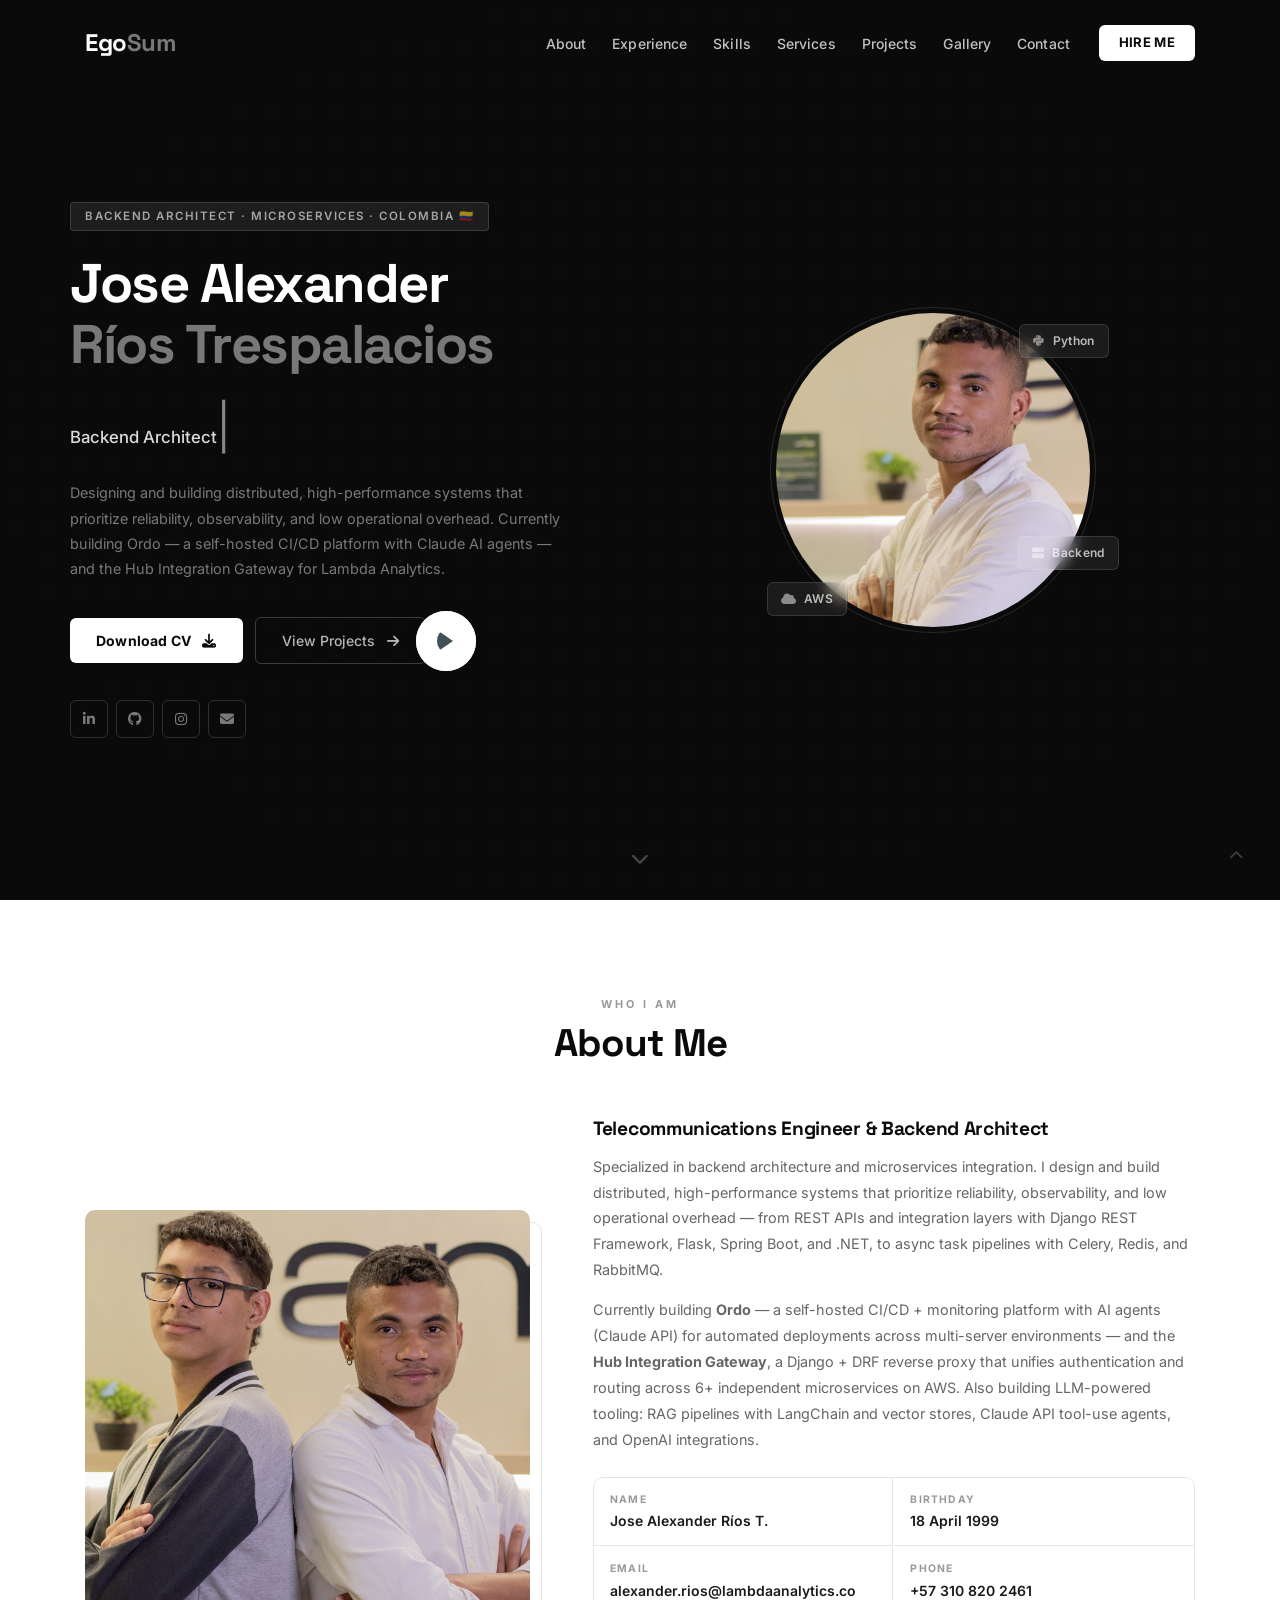
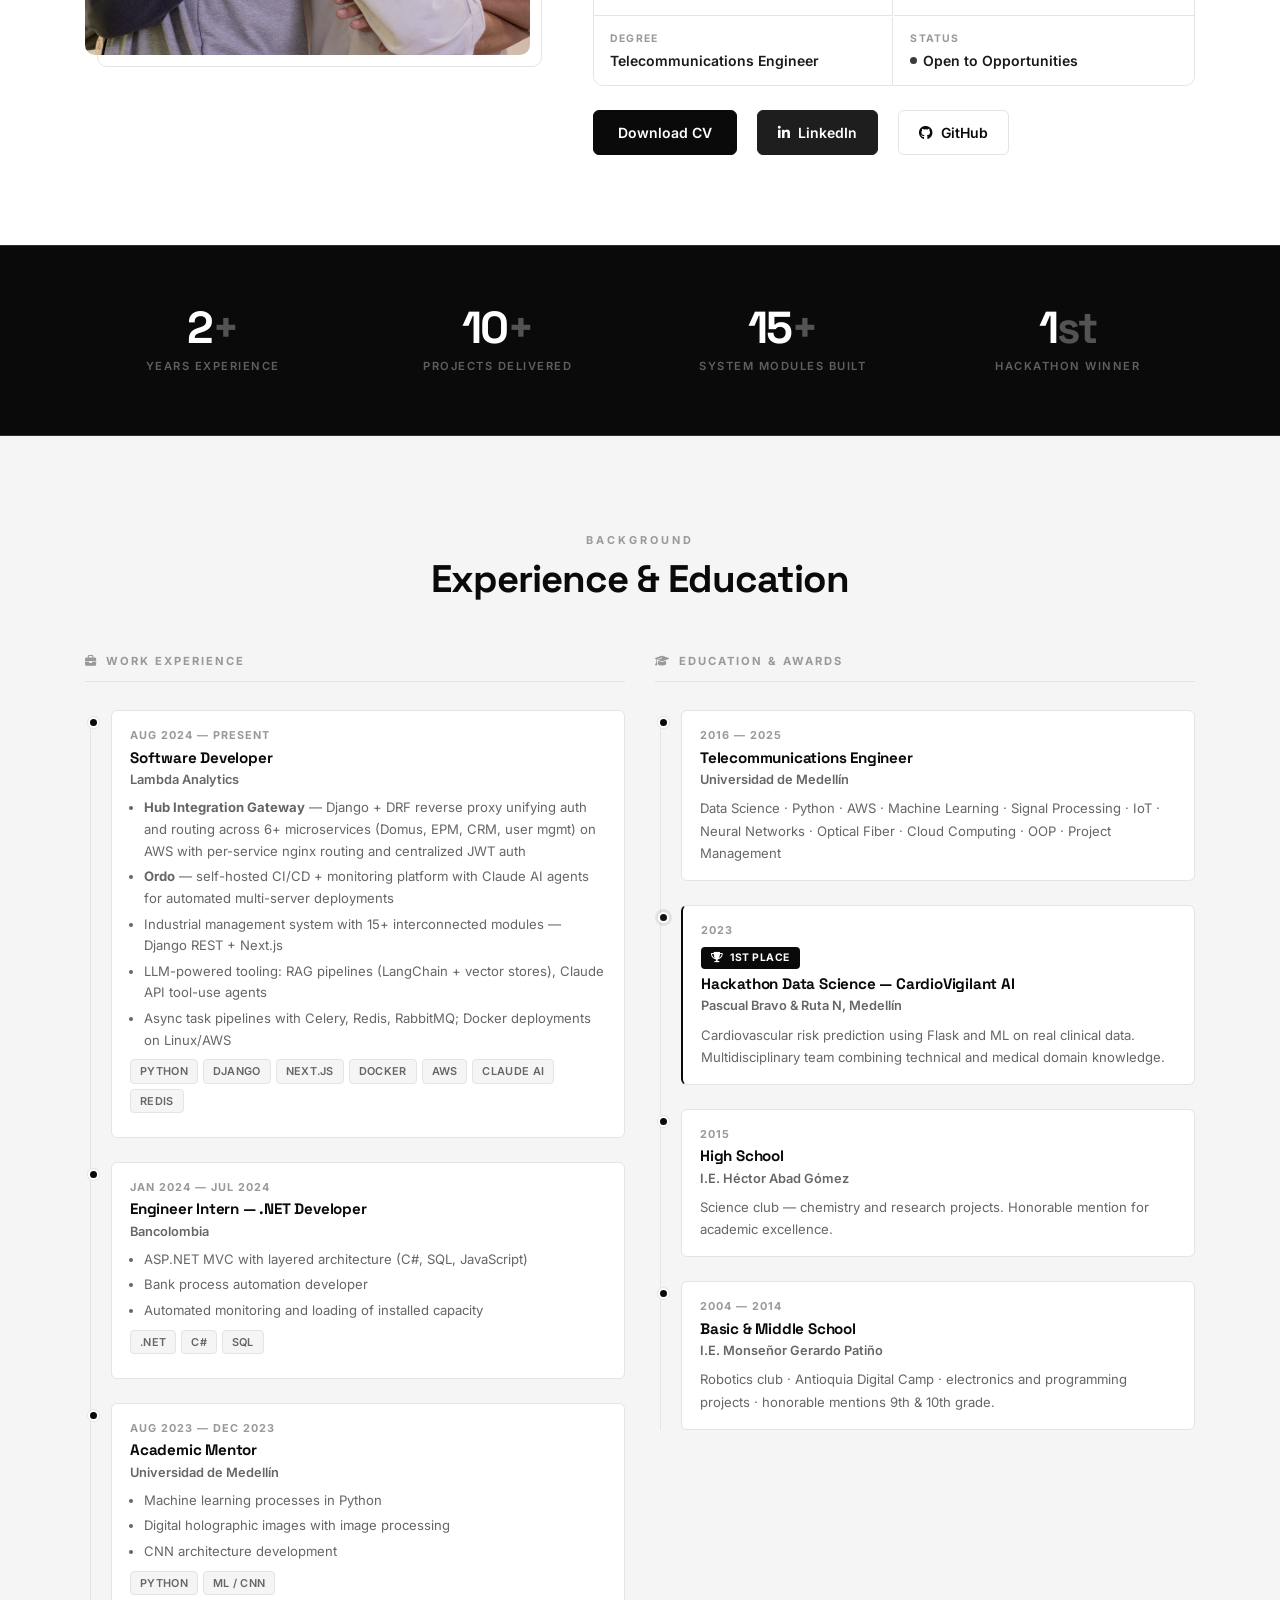
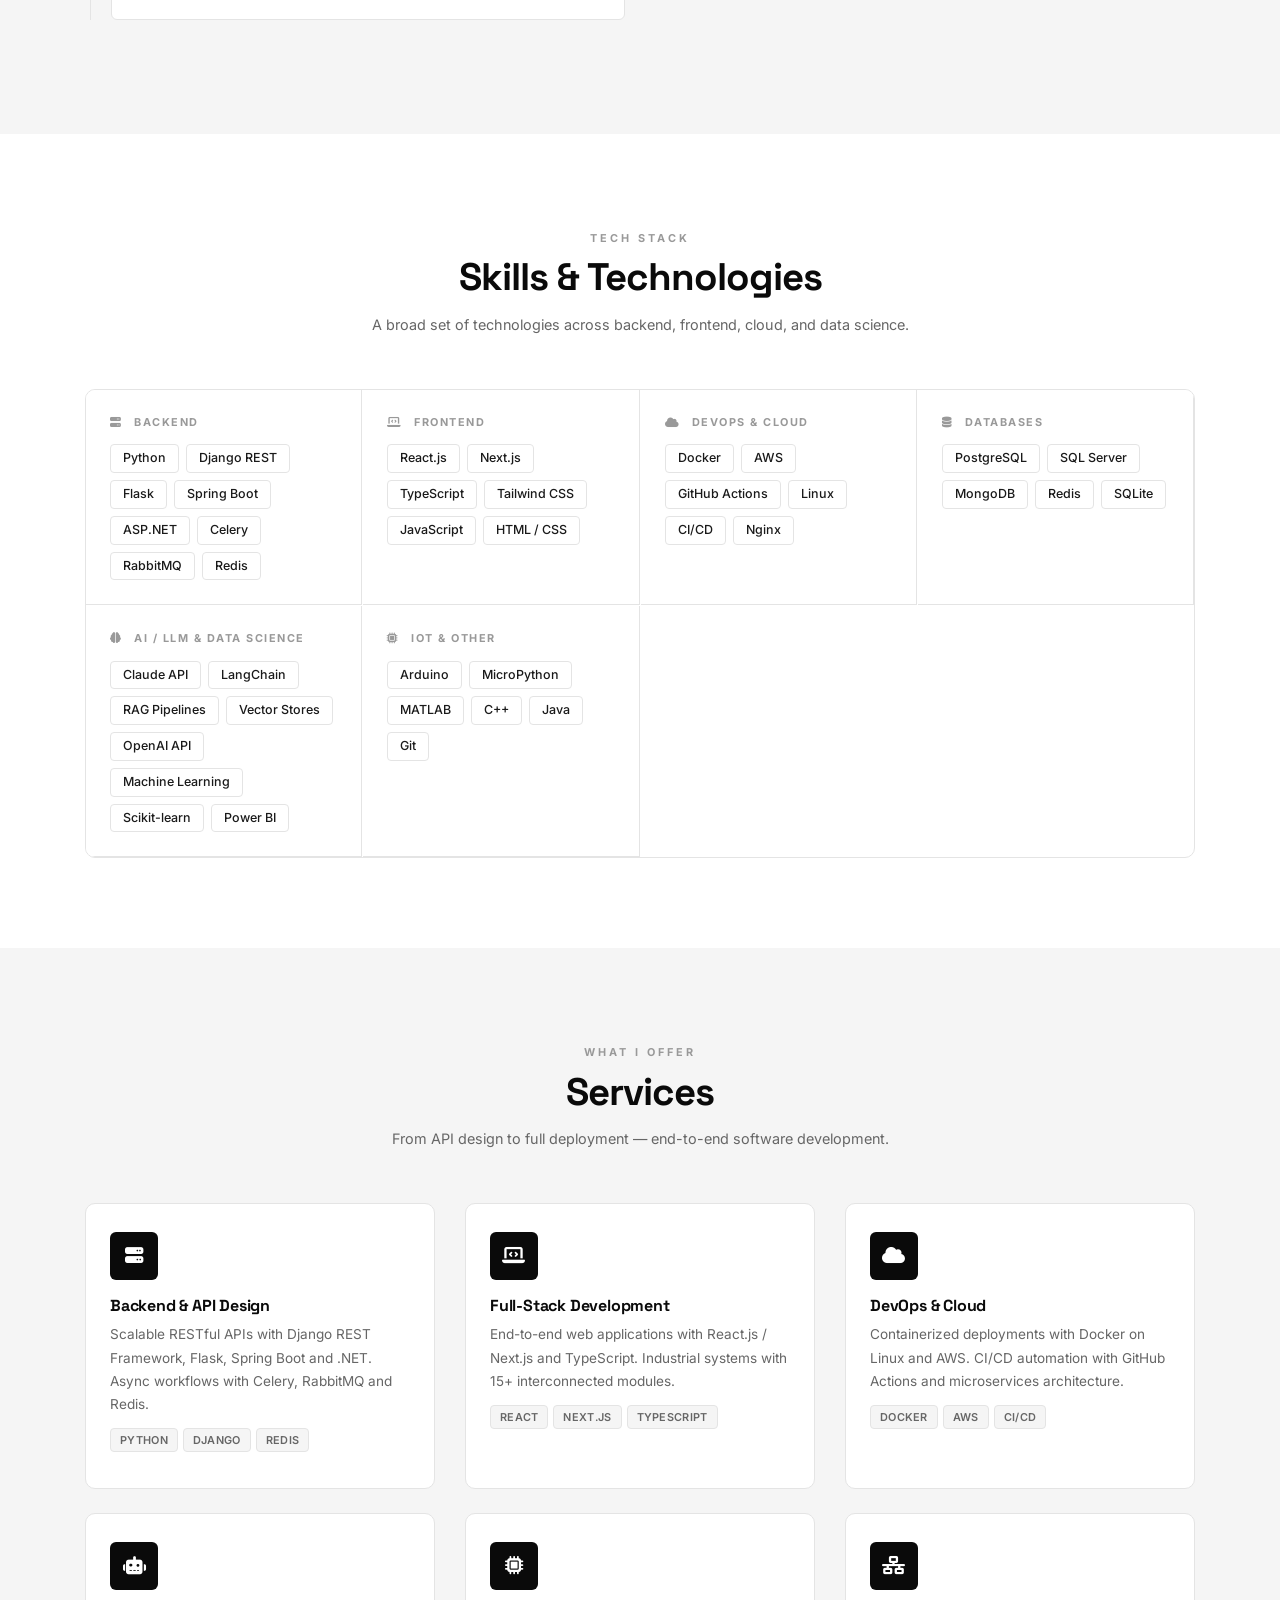
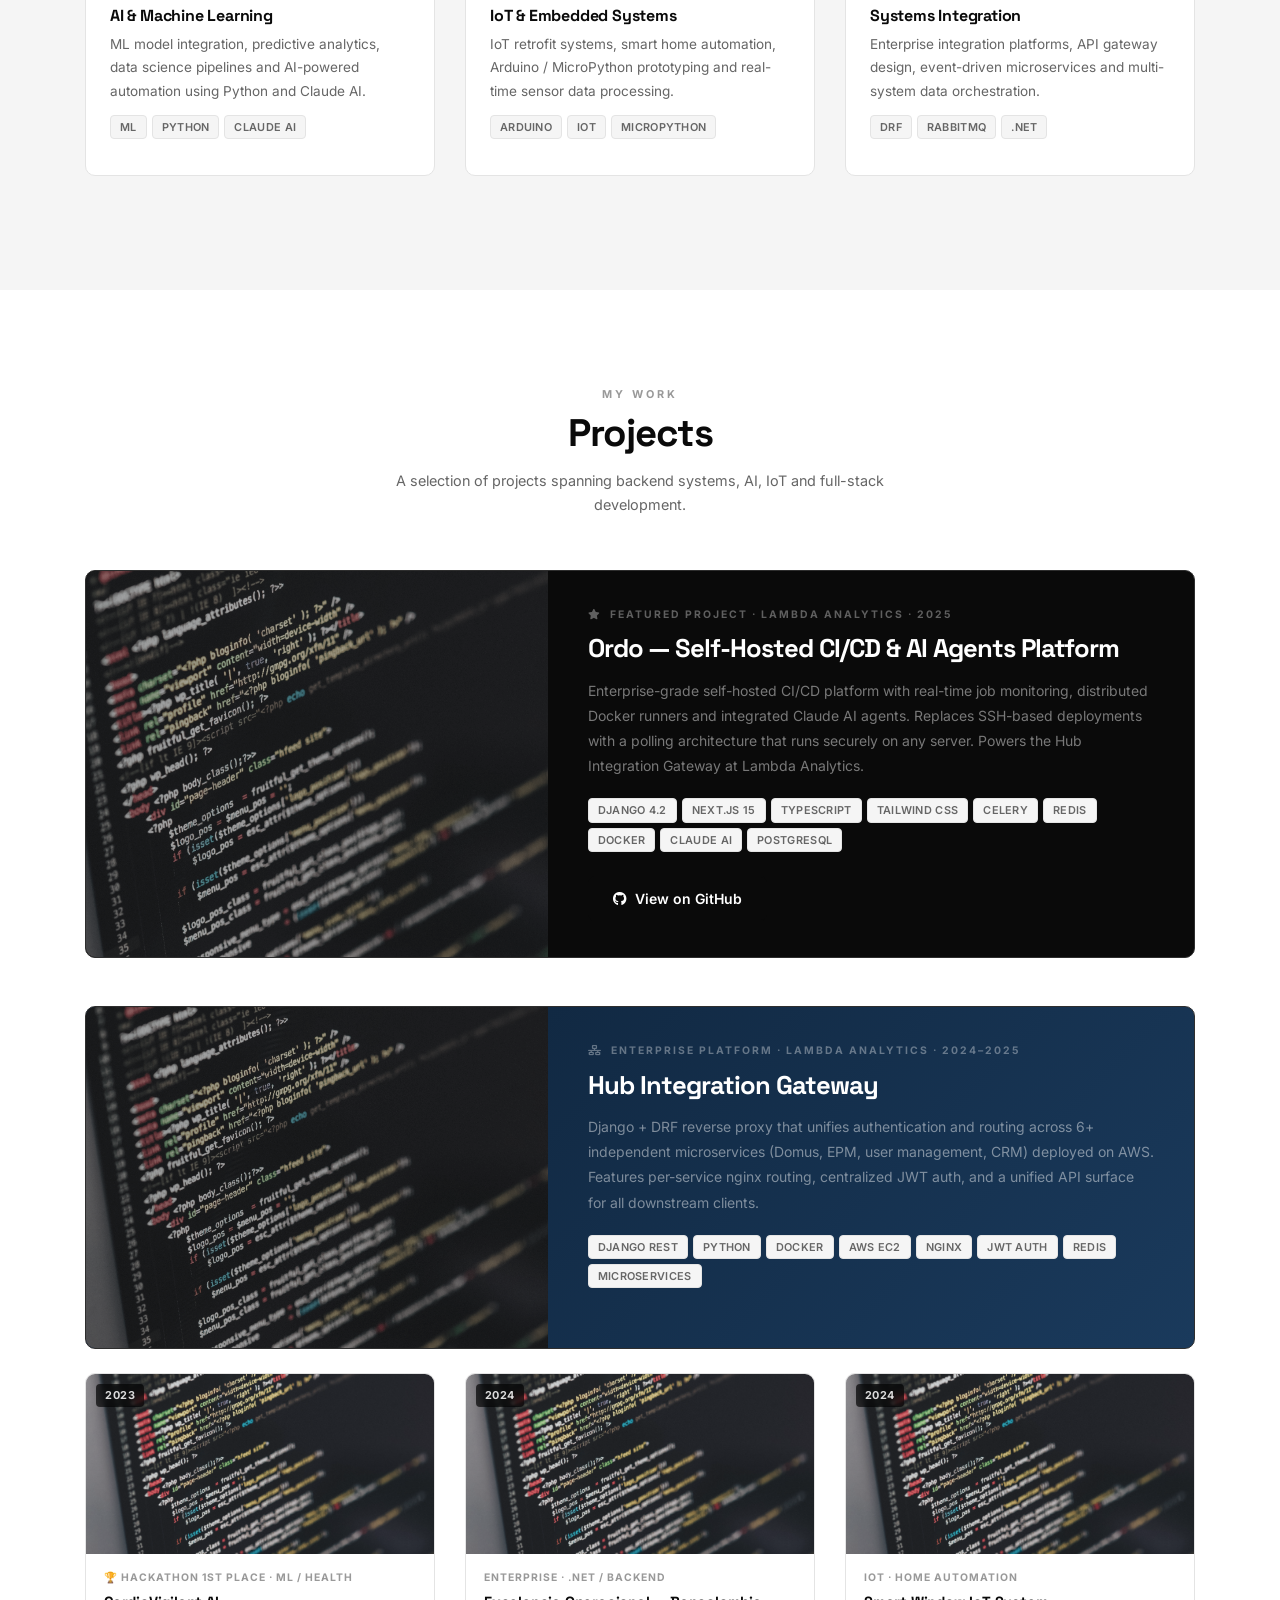
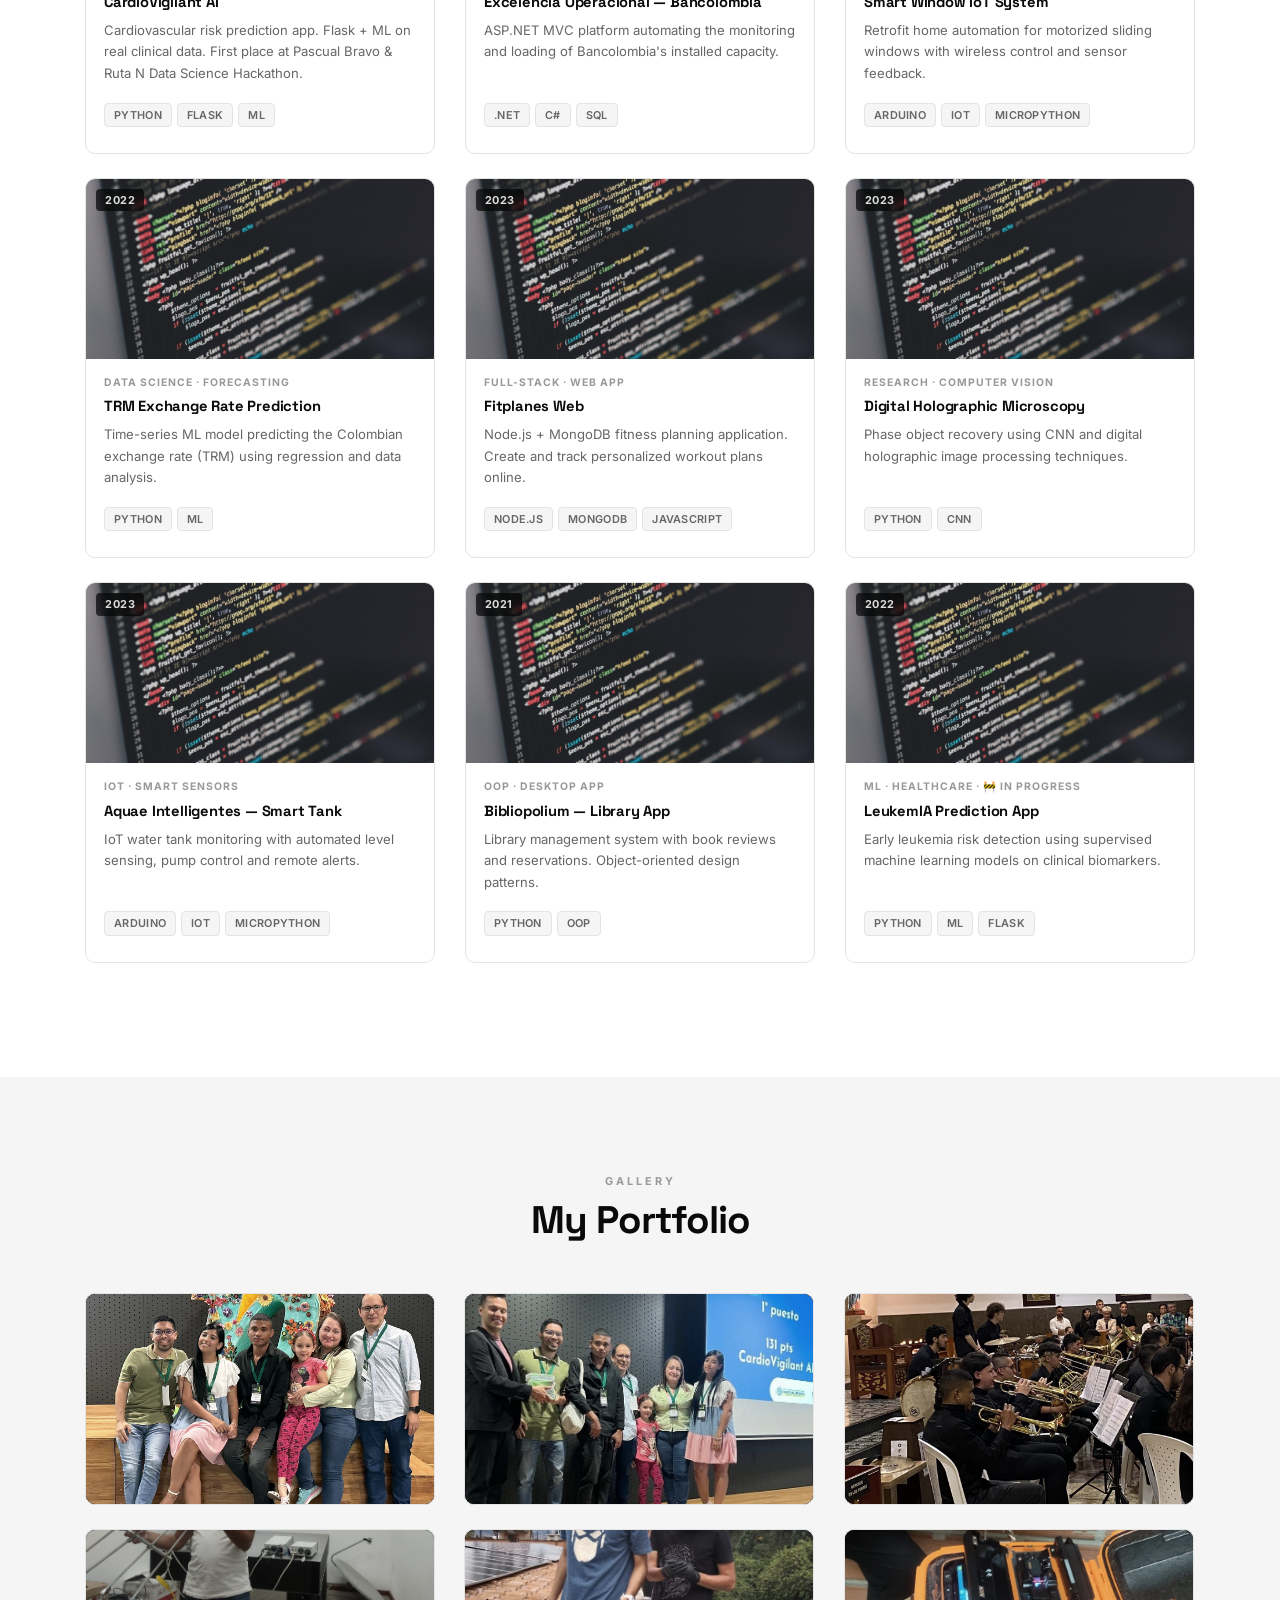
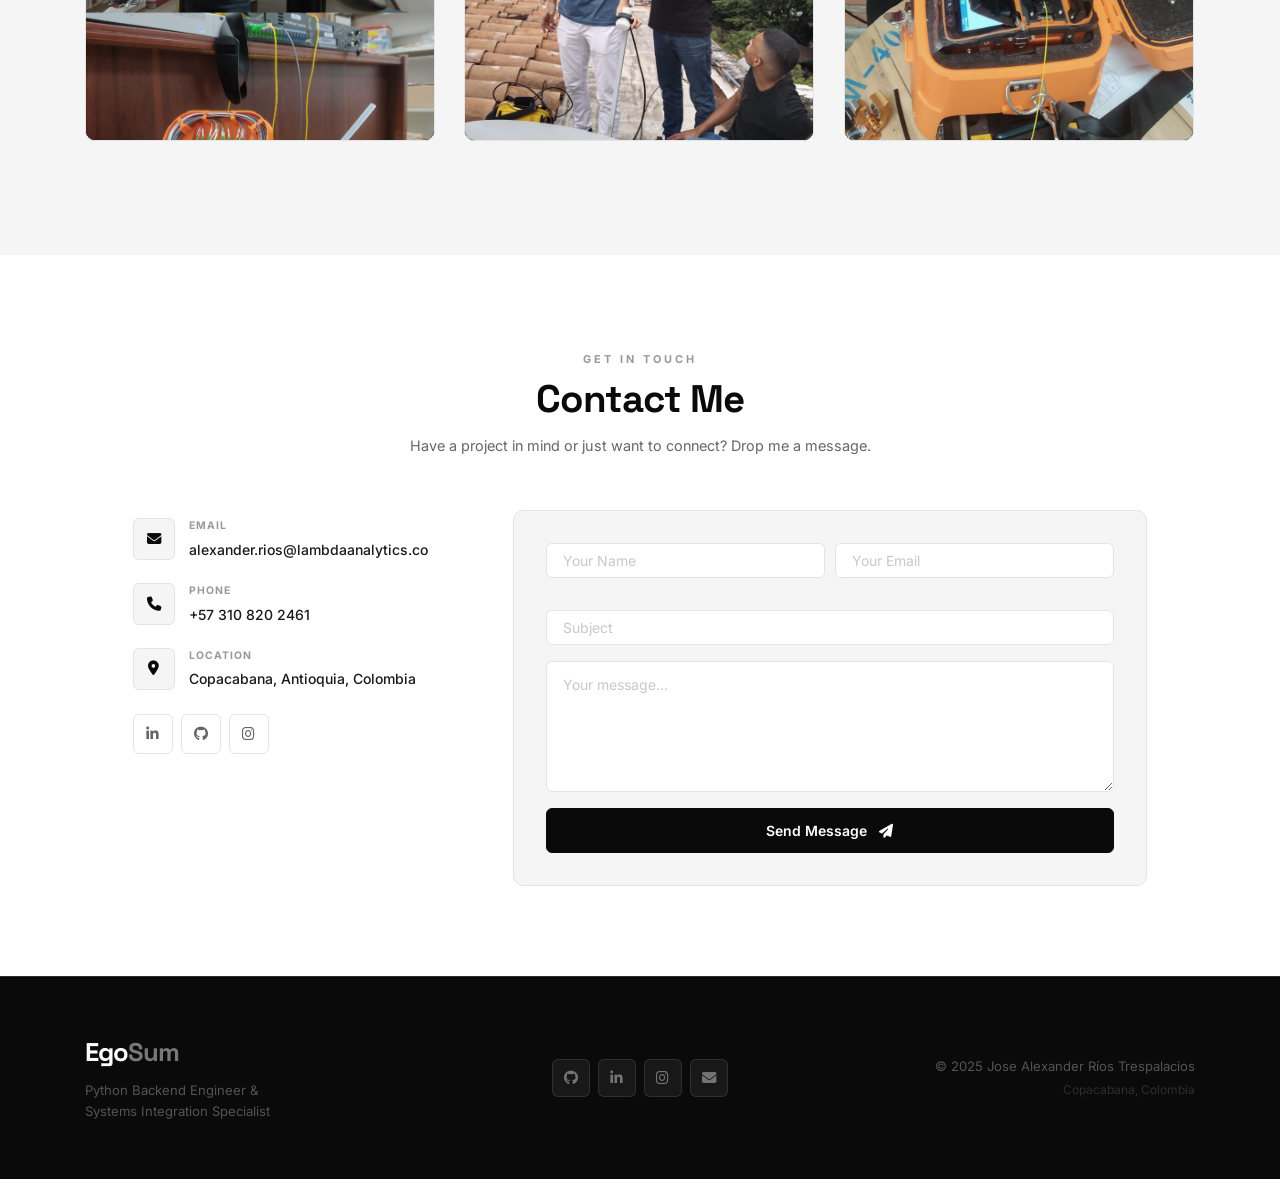
==== commit 54ff2348: "chore: rename brand from AlexRios to EgoSum" ====
--- a/index.html
+++ b/index.html
@@ -33,7 +33,7 @@
     <nav class="navbar fixed-top navbar-expand-lg navbar-light px-lg-4" id="mainNav">
         <div class="container">
             <a href="#home" class="navbar-brand">
-                <span class="brand-text">Alex<span class="brand-accent">Rios</span></span>
+                <span class="brand-text">Ego<span class="brand-accent">Sum</span></span>
             </a>
             <button type="button" class="navbar-toggler" data-toggle="collapse" data-target="#navbarCollapse">
                 <span class="navbar-toggler-icon"></span>
@@ -947,7 +947,7 @@
         <div class="container">
             <div class="row align-items-center">
                 <div class="col-md-4 mb-4 mb-md-0">
-                    <div class="footer-brand">Alex<span class="brand-accent">Rios</span></div>
+                    <div class="footer-brand">Ego<span class="brand-accent">Sum</span></div>
                     <p class="footer-tagline">Python Backend Engineer &amp;<br>Systems Integration Specialist</p>
                 </div>
                 <div class="col-md-4 text-center mb-4 mb-md-0">
--- a/css/enhancements.css
+++ b/css/enhancements.css
@@ -1,122 +1,130 @@
 /* ============================================
-   PORTFOLIO ENHANCEMENTS — Professional 2025
+   PORTFOLIO — Monochromatic Professional 2025
    ============================================ */
 
 /* ---- Design System ---- */
 :root {
-  --c-primary:   #425058;
-  --c-accent:    #078571;
-  --c-accent2:   #5bb5a2;
-  --c-dark:      #0f172a;
-  --c-dark2:     #1e2d3d;
-  --c-light:     #f8fafc;
-  --c-white:     #ffffff;
-  --c-text:      #1e293b;
-  --c-muted:     #64748b;
-  --c-border:    #e2e8f0;
-  --radius:      14px;
-  --radius-sm:   8px;
-  --shadow:      0 4px 24px rgba(15,23,42,.09);
-  --shadow-lg:   0 20px 60px rgba(15,23,42,.18);
-  --transition:  all .3s cubic-bezier(.4,0,.2,1);
-  --py-section:  90px;
-}
-
-/* ---- Base Overrides ---- */
+  --c-black:    #0a0a0a;
+  --c-dark:     #141414;
+  --c-dark2:    #1e1e1e;
+  --c-dark3:    #2e2e2e;
+  --c-gray:     #666666;
+  --c-gray-l:   #999999;
+  --c-gray-xl:  #c8c8c8;
+  --c-border:   #e4e4e4;
+  --c-light:    #f5f5f5;
+  --c-white:    #ffffff;
+  --c-text:     #1a1a1a;
+  --c-muted:    #666666;
+  --radius:     10px;
+  --radius-sm:  6px;
+  --shadow:     0 2px 16px rgba(0,0,0,.07);
+  --shadow-md:  0 6px 28px rgba(0,0,0,.11);
+  --shadow-lg:  0 16px 56px rgba(0,0,0,.16);
+  --transition: all .25s ease;
+  --py-section: 90px;
+}
+
+/* ---- Base ---- */
 body {
   font-family: 'Inter', 'Roboto', sans-serif !important;
   color: var(--c-text) !important;
+  background: var(--c-white) !important;
   overflow-x: hidden;
 }
 
 h1,h2,h3,h4,h5,h6 {
   font-family: 'Space Grotesk', 'Inter', 'Roboto', sans-serif !important;
-  color: var(--c-text);
+  color: var(--c-black);
 }
 
 /* ---- Navbar ---- */
 .navbar {
   display: flex !important;
-  padding: 18px 0 !important;
+  padding: 20px 0 !important;
   background: transparent !important;
   box-shadow: none !important;
   transition: var(--transition) !important;
 }
 
 .navbar.nav-scrolled {
-  background: rgba(255,255,255,.97) !important;
-  backdrop-filter: blur(12px);
-  -webkit-backdrop-filter: blur(12px);
-  box-shadow: 0 2px 20px rgba(15,23,42,.08) !important;
-  padding: 10px 0 !important;
+  background: rgba(255,255,255,.96) !important;
+  backdrop-filter: blur(16px);
+  -webkit-backdrop-filter: blur(16px);
+  box-shadow: 0 1px 0 var(--c-border) !important;
+  padding: 12px 0 !important;
 }
 
 .navbar .navbar-brand .brand-text {
   font-family: 'Space Grotesk', sans-serif !important;
-  font-size: 1.6rem;
+  font-size: 1.5rem;
   font-weight: 800;
   color: #fff;
   letter-spacing: -0.5px;
 }
 
-.navbar.nav-scrolled .navbar-brand .brand-text { color: var(--c-dark); }
-.brand-accent { color: var(--c-accent2); }
+.navbar.nav-scrolled .navbar-brand .brand-text { color: var(--c-black); }
+
+.brand-accent { color: rgba(255,255,255,.45); }
+.navbar.nav-scrolled .brand-accent { color: var(--c-gray-xl); }
 
 .navbar-light .navbar-nav .nav-link {
-  color: rgba(255,255,255,.85) !important;
+  color: rgba(255,255,255,.75) !important;
   font-weight: 500;
-  font-size: .92rem;
-  letter-spacing: .2px;
-  padding: 8px 14px !important;
-  border-radius: 8px;
-  transition: var(--transition);
-}
-
-.navbar.nav-scrolled .navbar-nav .nav-link { color: var(--c-text) !important; }
+  font-size: .875rem;
+  letter-spacing: .1px;
+  padding: 7px 13px !important;
+  border-radius: 6px;
+  transition: var(--transition);
+}
+
+.navbar.nav-scrolled .navbar-nav .nav-link { color: var(--c-gray) !important; }
 
 .navbar-light .navbar-nav .nav-link:hover,
 .navbar-light .navbar-nav .nav-link.active {
-  color: var(--c-accent2) !important;
+  color: #fff !important;
   background: rgba(255,255,255,.12);
 }
 
 .navbar.nav-scrolled .navbar-nav .nav-link:hover,
 .navbar.nav-scrolled .navbar-nav .nav-link.active {
+  color: var(--c-black) !important;
   background: var(--c-light);
-  color: var(--c-accent) !important;
 }
 
 .btn-hire {
-  background: var(--c-accent) !important;
-  color: #fff !important;
+  background: #fff !important;
+  color: var(--c-black) !important;
   border: none !important;
-  border-radius: 100px !important;
-  padding: 8px 22px !important;
-  font-weight: 600 !important;
-  font-size: .88rem !important;
+  border-radius: 6px !important;
+  padding: 8px 20px !important;
+  font-weight: 700 !important;
+  font-size: .82rem !important;
+  letter-spacing: .3px;
+  text-transform: uppercase;
   transition: var(--transition) !important;
 }
-
-.btn-hire:hover {
-  background: var(--c-accent2) !important;
-  transform: translateY(-2px);
-  box-shadow: 0 8px 20px rgba(7,133,113,.35) !important;
-}
-
-.navbar-light .navbar-toggler { border-color: rgba(255,255,255,.5) !important; }
+.btn-hire:hover { background: var(--c-gray-xl) !important; transform: translateY(-1px); }
+.navbar.nav-scrolled .btn-hire { background: var(--c-black) !important; color: #fff !important; }
+.navbar.nav-scrolled .btn-hire:hover { background: var(--c-dark3) !important; }
+
+.navbar-light .navbar-toggler {
+  border-color: rgba(255,255,255,.4) !important;
+  border-radius: 6px !important;
+}
 .navbar-light .navbar-toggler-icon {
-  background-image: url("data:image/svg+xml,%3csvg xmlns='http://www.w3.org/2000/svg' width='30' height='30' viewBox='0 0 30 30'%3e%3cpath stroke='rgba(255,255,255,0.9)' stroke-linecap='round' stroke-miterlimit='10' stroke-width='2' d='M4 7h22M4 15h22M4 23h22'/%3e%3c/svg%3e") !important;
+  background-image: url("data:image/svg+xml,%3csvg xmlns='http://www.w3.org/2000/svg' width='30' height='30' viewBox='0 0 30 30'%3e%3cpath stroke='rgba(255,255,255,0.85)' stroke-linecap='round' stroke-miterlimit='10' stroke-width='2' d='M4 7h22M4 15h22M4 23h22'/%3e%3c/svg%3e") !important;
 }
 .navbar.nav-scrolled .navbar-toggler { border-color: var(--c-border) !important; }
 .navbar.nav-scrolled .navbar-toggler-icon {
-  background-image: url("data:image/svg+xml,%3csvg xmlns='http://www.w3.org/2000/svg' width='30' height='30' viewBox='0 0 30 30'%3e%3cpath stroke='rgba(30,41,59,0.9)' stroke-linecap='round' stroke-miterlimit='10' stroke-width='2' d='M4 7h22M4 15h22M4 23h22'/%3e%3c/svg%3e") !important;
+  background-image: url("data:image/svg+xml,%3csvg xmlns='http://www.w3.org/2000/svg' width='30' height='30' viewBox='0 0 30 30'%3e%3cpath stroke='rgba(10,10,10,0.85)' stroke-linecap='round' stroke-miterlimit='10' stroke-width='2' d='M4 7h22M4 15h22M4 23h22'/%3e%3c/svg%3e") !important;
 }
 
 /* ---- Hero ---- */
 .hero-section {
   position: relative;
   min-height: 100vh;
-  background: linear-gradient(135deg, #0b1626 0%, #14213d 40%, #0d2137 70%, #0f172a 100%);
+  background: var(--c-black);
   display: flex;
   align-items: center;
   overflow: hidden;
@@ -124,178 +132,176 @@
 
 .hero-bg { position: absolute; inset: 0; pointer-events: none; }
 
+/* Subtle dot grid */
 .hero-grid {
   position: absolute; inset: 0;
-  background-image:
-    linear-gradient(rgba(91,181,162,.06) 1px, transparent 1px),
-    linear-gradient(90deg, rgba(91,181,162,.06) 1px, transparent 1px);
-  background-size: 60px 60px;
-}
-
-.hero-shape {
-  position: absolute;
-  border-radius: 50%;
-  background: radial-gradient(circle, rgba(7,133,113,.2) 0%, transparent 70%);
-  animation: floatShape 8s ease-in-out infinite;
-}
-.hero-shape.s1 { width: 600px; height: 600px; top: -200px; right: -150px; animation-delay: 0s; }
-.hero-shape.s2 { width: 400px; height: 400px; bottom: -100px; left: -100px; animation-delay: -3s; }
-.hero-shape.s3 { width: 300px; height: 300px; top: 40%; left: 30%; animation-delay: -5s; background: radial-gradient(circle, rgba(66,80,88,.15) 0%, transparent 70%); }
-
-@keyframes floatShape {
-  0%, 100% { transform: translateY(0) scale(1); }
-  50%       { transform: translateY(-30px) scale(1.05); }
-}
+  background-image: radial-gradient(circle, rgba(255,255,255,.08) 1px, transparent 1px);
+  background-size: 32px 32px;
+  mask-image: radial-gradient(ellipse 80% 80% at 50% 50%, black 40%, transparent 100%);
+  -webkit-mask-image: radial-gradient(ellipse 80% 80% at 50% 50%, black 40%, transparent 100%);
+}
+
+/* Hide animated shapes */
+.hero-shape { display: none; }
 
 .hero-content { position: relative; z-index: 2; padding: 120px 0 80px; }
 
 .hero-label {
   display: inline-block;
-  background: rgba(91,181,162,.15);
-  border: 1px solid rgba(91,181,162,.3);
-  color: var(--c-accent2);
-  padding: 6px 16px;
-  border-radius: 100px;
-  font-size: .8rem;
+  background: rgba(255,255,255,.08);
+  border: 1px solid rgba(255,255,255,.14);
+  color: rgba(255,255,255,.6);
+  padding: 5px 14px;
+  border-radius: 4px;
+  font-size: .72rem;
   font-weight: 600;
-  letter-spacing: 1px;
+  letter-spacing: 1.5px;
   text-transform: uppercase;
-  margin-bottom: 20px;
+  margin-bottom: 22px;
 }
 
 .hero-name {
-  font-size: clamp(2.2rem, 5vw, 3.6rem) !important;
+  font-size: clamp(2rem, 4.5vw, 3.4rem) !important;
   font-weight: 800 !important;
   color: #fff !important;
-  line-height: 1.15 !important;
-  margin-bottom: 16px;
-  letter-spacing: -1px;
-}
-
-.hero-name-accent { color: var(--c-accent2) !important; }
+  line-height: 1.12 !important;
+  margin-bottom: 18px;
+  letter-spacing: -1.5px;
+}
+
+.hero-name-accent {
+  color: rgba(255,255,255,.45) !important;
+}
 
 .hero-role {
-  font-size: 1.15rem;
-  color: rgba(255,255,255,.75);
+  font-size: 1.05rem;
+  color: rgba(255,255,255,.5);
   margin-bottom: 20px;
-  min-height: 32px;
-}
-
-.typed-text-output { color: var(--c-accent2) !important; font-weight: 500; }
-.typed-cursor      { color: var(--c-accent2) !important; }
+  min-height: 30px;
+  font-weight: 400;
+}
+
+.typed-text-output {
+  color: rgba(255,255,255,.85) !important;
+  font-weight: 500;
+}
+.typed-cursor { color: rgba(255,255,255,.5) !important; }
 
 .hero-desc {
-  color: rgba(255,255,255,.6);
-  font-size: .97rem;
-  line-height: 1.7;
-  max-width: 520px;
+  color: rgba(255,255,255,.45);
+  font-size: .9rem;
+  line-height: 1.75;
+  max-width: 500px;
   margin-bottom: 36px;
 }
 
-.hero-cta { display: flex; align-items: center; flex-wrap: wrap; gap: 14px; margin-bottom: 36px; }
+.hero-cta {
+  display: flex;
+  align-items: center;
+  flex-wrap: wrap;
+  gap: 12px;
+  margin-bottom: 36px;
+}
 
 .btn-hero-primary {
-  background: var(--c-accent) !important;
-  color: #fff !important;
+  background: #fff !important;
+  color: var(--c-black) !important;
   border: none !important;
-  padding: 13px 28px !important;
-  border-radius: 100px !important;
-  font-weight: 600 !important;
-  font-size: .95rem !important;
+  padding: 12px 26px !important;
+  border-radius: 6px !important;
+  font-weight: 700 !important;
+  font-size: .875rem !important;
+  letter-spacing: .2px;
   transition: var(--transition) !important;
   text-decoration: none !important;
 }
 .btn-hero-primary:hover {
-  background: var(--c-accent2) !important;
-  transform: translateY(-3px);
-  box-shadow: 0 12px 28px rgba(7,133,113,.4) !important;
+  background: var(--c-gray-xl) !important;
+  transform: translateY(-2px);
 }
 
 .btn-hero-secondary {
-  background: rgba(255,255,255,.1) !important;
-  color: #fff !important;
-  border: 1px solid rgba(255,255,255,.25) !important;
-  padding: 13px 28px !important;
-  border-radius: 100px !important;
-  font-weight: 600 !important;
-  font-size: .95rem !important;
+  background: transparent !important;
+  color: rgba(255,255,255,.7) !important;
+  border: 1px solid rgba(255,255,255,.2) !important;
+  padding: 12px 26px !important;
+  border-radius: 6px !important;
+  font-weight: 500 !important;
+  font-size: .875rem !important;
   transition: var(--transition) !important;
   text-decoration: none !important;
 }
 .btn-hero-secondary:hover {
-  background: rgba(255,255,255,.18) !important;
   border-color: rgba(255,255,255,.5) !important;
-  transform: translateY(-3px);
   color: #fff !important;
+  transform: translateY(-2px);
 }
 
 .btn-play-modern {
   display: flex;
   align-items: center;
-  gap: 12px;
+  gap: 10px;
   background: none;
   border: none;
-  color: rgba(255,255,255,.8);
-  font-size: .9rem;
+  color: rgba(255,255,255,.4);
+  font-size: .85rem;
   font-weight: 500;
   cursor: pointer;
   padding: 0;
   transition: var(--transition);
 }
-.btn-play-modern:hover { color: #fff; }
+.btn-play-modern:hover { color: rgba(255,255,255,.7); }
 
 .btn-play-icon {
-  width: 50px; height: 50px;
-  border-radius: 50%;
-  background: rgba(255,255,255,.15);
-  border: 2px solid rgba(255,255,255,.4);
-  display: flex; align-items: center; justify-content: center;
-  font-size: 16px; color: #fff;
-  transition: var(--transition);
-}
-.btn-play-modern:hover .btn-play-icon {
-  background: var(--c-accent);
-  border-color: var(--c-accent);
-  box-shadow: 0 0 0 8px rgba(7,133,113,.2);
-}
-
-.hero-social { display: flex; gap: 10px; flex-wrap: wrap; }
-
-.hero-social-link {
   width: 44px; height: 44px;
   border-radius: 50%;
-  border: 1.5px solid rgba(255,255,255,.3);
-  color: rgba(255,255,255,.75);
+  border: 1px solid rgba(255,255,255,.2);
   display: flex; align-items: center; justify-content: center;
-  font-size: 15px;
+  font-size: 14px; color: rgba(255,255,255,.7);
+  transition: var(--transition);
+}
+.btn-play-modern:hover .btn-play-icon {
+  border-color: rgba(255,255,255,.5);
+  background: rgba(255,255,255,.08);
+}
+
+.hero-social { display: flex; gap: 8px; flex-wrap: wrap; }
+
+.hero-social-link {
+  width: 38px; height: 38px;
+  border-radius: 6px;
+  border: 1px solid rgba(255,255,255,.15);
+  color: rgba(255,255,255,.45);
+  display: flex; align-items: center; justify-content: center;
+  font-size: 14px;
   transition: var(--transition);
   text-decoration: none !important;
 }
 .hero-social-link:hover {
-  background: var(--c-accent);
-  border-color: var(--c-accent);
-  color: #fff !important;
-  transform: translateY(-3px);
-  box-shadow: 0 8px 20px rgba(7,133,113,.35);
+  border-color: rgba(255,255,255,.4);
+  color: rgba(255,255,255,.9) !important;
+  background: rgba(255,255,255,.08);
 }
 
 /* Hero Image */
-.hero-image { display: flex; justify-content: center; align-items: center; padding: 40px 20px; }
+.hero-image {
+  display: flex;
+  justify-content: center;
+  align-items: center;
+  padding: 40px 20px;
+}
 
 .hero-img-wrapper {
   position: relative;
-  width: 340px; height: 340px;
-}
-
+  width: 320px; height: 320px;
+}
+
+/* Remove spinning ring, use static border */
 .hero-img-ring {
-  position: absolute; inset: -12px;
+  position: absolute; inset: -3px;
   border-radius: 50%;
-  background: conic-gradient(from 0deg, var(--c-accent), var(--c-accent2), transparent, var(--c-accent));
-  animation: spinRing 8s linear infinite;
-}
-
-@keyframes spinRing {
-  to { transform: rotate(360deg); }
+  border: 1px solid rgba(255,255,255,.12);
+  animation: none;
 }
 
 .hero-img {
@@ -303,75 +309,80 @@
   width: 100%; height: 100%;
   object-fit: cover;
   border-radius: 50%;
-  border: 6px solid #0f172a;
+  border: 3px solid var(--c-black);
+  filter: grayscale(15%);
 }
 
 .hero-badge {
   position: absolute;
-  background: rgba(255,255,255,.12);
-  backdrop-filter: blur(12px);
-  border: 1px solid rgba(255,255,255,.2);
-  color: #fff;
-  padding: 8px 14px;
-  border-radius: 100px;
-  font-size: .78rem;
+  background: rgba(255,255,255,.07);
+  backdrop-filter: blur(8px);
+  -webkit-backdrop-filter: blur(8px);
+  border: 1px solid rgba(255,255,255,.12);
+  color: rgba(255,255,255,.7);
+  padding: 7px 13px;
+  border-radius: 6px;
+  font-size: .75rem;
   font-weight: 600;
   white-space: nowrap;
   z-index: 3;
-}
-.hero-badge.badge-1 { top: 10px; right: -20px; }
-.hero-badge.badge-2 { bottom: 60px; right: -30px; }
-.hero-badge.badge-3 { bottom: 10px; left: -10px; }
-.hero-badge i { margin-right: 5px; }
+  letter-spacing: .3px;
+}
+.hero-badge.badge-1 { top: 14px; right: -16px; }
+.hero-badge.badge-2 { bottom: 60px; right: -26px; }
+.hero-badge.badge-3 { bottom: 14px; left: -6px; }
+.hero-badge i { margin-right: 5px; opacity: .7; }
 
 .hero-scroll {
-  position: absolute; bottom: 30px; left: 50%; transform: translateX(-50%);
+  position: absolute; bottom: 28px; left: 50%; transform: translateX(-50%);
   z-index: 3;
 }
 .hero-scroll a {
-  color: rgba(255,255,255,.5);
-  font-size: 22px;
-  animation: bounce 2s infinite;
+  color: rgba(255,255,255,.25);
+  font-size: 18px;
+  animation: bounce 2.5s infinite;
   display: block;
   text-decoration: none !important;
 }
-.hero-scroll a:hover { color: var(--c-accent2); }
+.hero-scroll a:hover { color: rgba(255,255,255,.5); }
 @keyframes bounce {
   0%,100% { transform: translateY(0); }
-  50%      { transform: translateY(-10px); }
+  50%      { transform: translateY(-8px); }
 }
 
 /* ---- Section Layout ---- */
 .py-section { padding: var(--py-section) 0; }
 .bg-light-section { background: var(--c-light); }
 
-.section-header { margin-bottom: 50px; }
+.section-header { margin-bottom: 52px; }
 
 .section-label {
   display: inline-block;
-  color: var(--c-accent);
-  font-size: .72rem;
+  color: var(--c-gray-l);
+  font-size: .68rem;
   font-weight: 700;
-  letter-spacing: 2.5px;
+  letter-spacing: 3px;
   text-transform: uppercase;
   margin-bottom: 10px;
 }
 
 .section-title {
-  font-size: clamp(1.8rem, 3.5vw, 2.5rem) !important;
+  font-size: clamp(1.7rem, 3vw, 2.4rem) !important;
   font-weight: 800 !important;
-  color: var(--c-dark) !important;
-  line-height: 1.15 !important;
+  color: var(--c-black) !important;
+  line-height: 1.1 !important;
+  letter-spacing: -1px;
   margin: 0 !important;
 }
 
 .section-subtitle {
   color: var(--c-muted);
-  font-size: .97rem;
-  margin-top: 12px;
-  max-width: 560px;
+  font-size: .9rem;
+  margin-top: 14px;
+  max-width: 540px;
   margin-left: auto;
   margin-right: auto;
+  line-height: 1.7;
 }
 
 /* ---- About ---- */
@@ -385,375 +396,494 @@
   width: 100%;
   border-radius: var(--radius);
   display: block;
+  filter: grayscale(20%);
 }
 
 .about-img-accent {
   position: absolute;
   width: 100%; height: 100%;
-  top: 16px; left: 16px;
-  border: 3px solid var(--c-accent);
+  top: 12px; left: 12px;
+  border: 1.5px solid var(--c-border);
   border-radius: var(--radius);
   z-index: -1;
 }
 
 .about-subtitle {
-  font-size: 1.25rem !important;
+  font-size: 1.2rem !important;
   font-weight: 700 !important;
-  color: var(--c-dark) !important;
-  margin-bottom: 16px;
-}
-
-.about-text { color: var(--c-muted); line-height: 1.8; margin-bottom: 14px; font-size: .95rem; }
+  color: var(--c-black) !important;
+  margin-bottom: 14px;
+  letter-spacing: -.3px;
+}
+
+.about-text {
+  color: var(--c-muted);
+  line-height: 1.8;
+  margin-bottom: 14px;
+  font-size: .9rem;
+}
 
 .about-info-grid {
   display: grid;
   grid-template-columns: 1fr 1fr;
-  gap: 10px 24px;
+  gap: 1px;
   margin: 24px 0;
-  padding: 20px;
-  background: var(--c-light);
+  border: 1px solid var(--c-border);
   border-radius: var(--radius);
-}
-
-.about-info-item { display: flex; flex-direction: column; gap: 2px; }
-.info-label { font-size: .72rem; font-weight: 700; color: var(--c-muted); text-transform: uppercase; letter-spacing: 1px; }
-.info-value { font-size: .9rem; font-weight: 600; color: var(--c-text); }
-
-.status-open { display: flex; align-items: center; gap: 6px; color: #15803d !important; }
+  overflow: hidden;
+}
+
+.about-info-item {
+  display: flex;
+  flex-direction: column;
+  gap: 3px;
+  padding: 14px 16px;
+  background: var(--c-white);
+  border-right: 1px solid var(--c-border);
+  border-bottom: 1px solid var(--c-border);
+}
+.about-info-item:nth-child(even) { border-right: none; }
+.about-info-item:nth-last-child(-n+2) { border-bottom: none; }
+
+.info-label {
+  font-size: .65rem;
+  font-weight: 700;
+  color: var(--c-gray-l);
+  text-transform: uppercase;
+  letter-spacing: 1.2px;
+}
+.info-value {
+  font-size: .875rem;
+  font-weight: 600;
+  color: var(--c-text);
+}
+
+.status-open {
+  display: flex;
+  align-items: center;
+  gap: 6px;
+  color: var(--c-text) !important;
+}
 .status-dot {
-  width: 8px; height: 8px; border-radius: 50%; background: #22c55e;
-  box-shadow: 0 0 0 3px rgba(34,197,94,.2);
-  animation: pulse-green 2s infinite;
-}
-@keyframes pulse-green {
-  0%,100% { box-shadow: 0 0 0 3px rgba(34,197,94,.2); }
-  50%      { box-shadow: 0 0 0 6px rgba(34,197,94,.1); }
+  width: 7px; height: 7px;
+  border-radius: 50%;
+  background: #3a3a3a;
+  animation: pulse-dot 2.5s infinite;
+}
+@keyframes pulse-dot {
+  0%,100% { opacity: 1; }
+  50%      { opacity: .3; }
 }
 
 /* Buttons */
 .btn-primary-custom {
-  background: var(--c-accent) !important;
+  background: var(--c-black) !important;
   color: #fff !important;
-  border: 2px solid var(--c-accent) !important;
-  border-radius: 100px !important;
-  padding: 11px 26px !important;
+  border: 1.5px solid var(--c-black) !important;
+  border-radius: 6px !important;
+  padding: 11px 24px !important;
   font-weight: 600 !important;
+  font-size: .875rem !important;
   transition: var(--transition) !important;
   text-decoration: none !important;
 }
 .btn-primary-custom:hover {
   background: transparent !important;
-  color: var(--c-accent) !important;
-  transform: translateY(-2px);
+  color: var(--c-black) !important;
 }
 
 .btn-linkedin {
-  background: #0077b5 !important; color: #fff !important;
-  border: 2px solid #0077b5 !important; border-radius: 100px !important;
-  padding: 11px 22px !important; font-weight: 600 !important;
-  transition: var(--transition) !important; text-decoration: none !important;
-}
-.btn-linkedin:hover { background: transparent !important; color: #0077b5 !important; transform: translateY(-2px); }
+  background: var(--c-dark2) !important;
+  color: #fff !important;
+  border: 1.5px solid var(--c-dark2) !important;
+  border-radius: 6px !important;
+  padding: 11px 20px !important;
+  font-weight: 600 !important;
+  font-size: .875rem !important;
+  transition: var(--transition) !important;
+  text-decoration: none !important;
+}
+.btn-linkedin:hover {
+  background: transparent !important;
+  color: var(--c-dark2) !important;
+}
 
 .btn-github {
-  background: #1f2328 !important; color: #fff !important;
-  border: 2px solid #1f2328 !important; border-radius: 100px !important;
-  padding: 11px 22px !important; font-weight: 600 !important;
-  transition: var(--transition) !important; text-decoration: none !important;
-}
-.btn-github:hover { background: transparent !important; color: #1f2328 !important; transform: translateY(-2px); }
+  background: transparent !important;
+  color: var(--c-black) !important;
+  border: 1.5px solid var(--c-border) !important;
+  border-radius: 6px !important;
+  padding: 11px 20px !important;
+  font-weight: 600 !important;
+  font-size: .875rem !important;
+  transition: var(--transition) !important;
+  text-decoration: none !important;
+}
+.btn-github:hover {
+  border-color: var(--c-black) !important;
+}
 
 /* ---- Stats ---- */
 .stats-section {
-  background: var(--c-primary);
-  padding: 50px 0;
-}
-
-.stat-item { text-align: center; padding: 10px; }
+  background: var(--c-black);
+  padding: 52px 0;
+  border-top: 1px solid var(--c-dark3);
+  border-bottom: 1px solid var(--c-dark3);
+}
+
+.stat-item {
+  text-align: center;
+  padding: 8px 20px;
+  border-right: 1px solid rgba(255,255,255,.07);
+}
+.stat-item:last-child { border-right: none; }
 
 .stat-number {
   font-family: 'Space Grotesk', sans-serif !important;
-  font-size: 3rem;
+  font-size: 2.8rem;
   font-weight: 800;
   color: #fff;
   line-height: 1;
-}
-
-.stat-plus { color: var(--c-accent2); }
+  letter-spacing: -2px;
+}
+
+.stat-plus { color: rgba(255,255,255,.3); }
 
 .stat-label {
-  font-size: .78rem;
-  color: rgba(255,255,255,.6);
+  font-size: .7rem;
+  color: rgba(255,255,255,.35);
   text-transform: uppercase;
-  letter-spacing: 1px;
+  letter-spacing: 1.5px;
   margin-top: 8px;
+  font-weight: 600;
 }
 
 /* ---- Timeline ---- */
 .timeline-group-label {
-  font-size: .8rem;
+  font-size: .7rem;
   font-weight: 700;
-  letter-spacing: 1.5px;
+  letter-spacing: 2px;
   text-transform: uppercase;
-  color: var(--c-accent);
+  color: var(--c-gray-l);
   margin-bottom: 28px;
   padding-bottom: 12px;
-  border-bottom: 2px solid var(--c-border);
-}
-
-.timeline { position: relative; padding-left: 28px; }
+  border-bottom: 1px solid var(--c-border);
+}
+
+.timeline { position: relative; padding-left: 26px; }
 .timeline::before {
   content: '';
   position: absolute;
-  left: 6px; top: 8px; bottom: 0;
-  width: 2px;
-  background: linear-gradient(to bottom, var(--c-accent), transparent);
-}
-
-.timeline-item { position: relative; margin-bottom: 32px; }
+  left: 5px; top: 8px; bottom: 0;
+  width: 1px;
+  background: var(--c-border);
+}
+
+.timeline-item { position: relative; margin-bottom: 24px; }
 
 .timeline-dot {
   position: absolute;
-  left: -25px; top: 6px;
-  width: 14px; height: 14px;
+  left: -23px; top: 7px;
+  width: 11px; height: 11px;
   border-radius: 50%;
-  background: var(--c-accent);
-  border: 3px solid #fff;
-  box-shadow: 0 0 0 3px rgba(7,133,113,.2);
-}
-
-.award-dot { background: #f59e0b; box-shadow: 0 0 0 3px rgba(245,158,11,.2); }
+  background: var(--c-black);
+  border: 2px solid var(--c-white);
+  box-shadow: 0 0 0 1px var(--c-border);
+}
+
+.award-dot {
+  background: var(--c-dark);
+  box-shadow: 0 0 0 3px rgba(0,0,0,.08);
+}
 
 .timeline-content {
-  background: #fff;
+  background: var(--c-white);
   border-radius: var(--radius-sm);
-  padding: 18px 20px;
+  padding: 16px 18px;
   border: 1px solid var(--c-border);
   transition: var(--transition);
 }
-.timeline-content:hover { box-shadow: var(--shadow); border-color: var(--c-accent2); transform: translateX(4px); }
-
-.award-content { border-left: 3px solid #f59e0b; }
-
-.timeline-date { font-size: .75rem; font-weight: 600; color: var(--c-accent); text-transform: uppercase; letter-spacing: .5px; margin-bottom: 6px; }
-.timeline-title { font-size: 1rem !important; font-weight: 700 !important; color: var(--c-dark) !important; margin-bottom: 4px; }
-.timeline-company { font-size: .85rem; font-weight: 600; color: var(--c-accent); margin-bottom: 8px; }
-.timeline-text { font-size: .85rem; color: var(--c-muted); line-height: 1.7; margin: 0; }
-.timeline-list { padding-left: 16px; margin: 8px 0; }
-.timeline-list li { font-size: .85rem; color: var(--c-muted); line-height: 1.6; margin-bottom: 4px; }
+.timeline-content:hover {
+  box-shadow: var(--shadow-md);
+  border-color: var(--c-gray-xl);
+  transform: translateX(3px);
+}
+
+.award-content { border-left: 2px solid var(--c-black); }
+
+.timeline-date {
+  font-size: .68rem;
+  font-weight: 700;
+  color: var(--c-gray-l);
+  text-transform: uppercase;
+  letter-spacing: 1px;
+  margin-bottom: 5px;
+}
+.timeline-title {
+  font-size: .95rem !important;
+  font-weight: 700 !important;
+  color: var(--c-black) !important;
+  margin-bottom: 3px;
+  letter-spacing: -.2px;
+}
+.timeline-company {
+  font-size: .8rem;
+  font-weight: 600;
+  color: var(--c-gray);
+  margin-bottom: 8px;
+}
+.timeline-text {
+  font-size: .82rem;
+  color: var(--c-muted);
+  line-height: 1.7;
+  margin: 0;
+}
+.timeline-list {
+  padding-left: 14px;
+  margin: 8px 0;
+}
+.timeline-list li {
+  font-size: .82rem;
+  color: var(--c-muted);
+  line-height: 1.65;
+  margin-bottom: 4px;
+}
 
 .award-badge {
   display: inline-block;
-  background: #fef3c7;
-  color: #92400e;
-  border: 1px solid #fcd34d;
+  background: var(--c-black);
+  color: #fff;
   padding: 3px 10px;
-  border-radius: 100px;
-  font-size: .72rem;
+  border-radius: 4px;
+  font-size: .65rem;
   font-weight: 700;
   margin-bottom: 6px;
-}
-
-/* ---- Skills Grid ---- */
+  letter-spacing: .5px;
+  text-transform: uppercase;
+}
+
+/* ---- Skills ---- */
 .skills-grid {
   display: grid;
-  grid-template-columns: repeat(auto-fit, minmax(280px, 1fr));
-  gap: 20px;
-}
-
-.skill-category {
-  background: #fff;
+  grid-template-columns: repeat(auto-fit, minmax(260px, 1fr));
+  gap: 1px;
   border: 1px solid var(--c-border);
   border-radius: var(--radius);
+  overflow: hidden;
+}
+
+.skill-category {
+  background: var(--c-white);
   padding: 24px;
   transition: var(--transition);
-}
-.skill-category:hover { box-shadow: var(--shadow); border-color: var(--c-accent2); transform: translateY(-3px); }
+  border-right: 1px solid var(--c-border);
+  border-bottom: 1px solid var(--c-border);
+}
+.skill-category:hover { background: var(--c-light); }
 
 .skill-cat-header {
-  font-size: .78rem;
+  font-size: .68rem;
   font-weight: 700;
-  color: var(--c-accent);
+  color: var(--c-gray-l);
   text-transform: uppercase;
-  letter-spacing: 1px;
+  letter-spacing: 1.5px;
   margin-bottom: 14px;
 }
-.skill-cat-header i { margin-right: 8px; }
-
-.skill-tags { display: flex; flex-wrap: wrap; gap: 8px; }
+.skill-cat-header i { margin-right: 7px; }
+
+.skill-tags { display: flex; flex-wrap: wrap; gap: 7px; }
 
 .skill-tag {
-  background: var(--c-light);
+  background: transparent;
   color: var(--c-text);
   border: 1px solid var(--c-border);
-  border-radius: 100px;
-  padding: 5px 14px;
-  font-size: .8rem;
-  font-weight: 600;
+  border-radius: 4px;
+  padding: 4px 12px;
+  font-size: .78rem;
+  font-weight: 500;
   transition: var(--transition);
   cursor: default;
 }
-.skill-tag:hover { background: var(--c-accent); color: #fff; border-color: var(--c-accent); transform: scale(1.05); }
-
-/* ---- Tech Badges ---- */
+.skill-tag:hover {
+  background: var(--c-black);
+  color: #fff;
+  border-color: var(--c-black);
+}
+
+/* ---- Tech Badges (all monochrome) ---- */
 .tech-badges { display: flex; flex-wrap: wrap; gap: 5px; margin: 8px 0; }
 
 .tech-badge {
   display: inline-block;
-  padding: 3px 10px;
-  border-radius: 100px;
-  font-size: .7rem;
-  font-weight: 700;
+  padding: 3px 9px;
+  border-radius: 4px;
+  font-size: .68rem;
+  font-weight: 600;
   letter-spacing: .3px;
   text-transform: uppercase;
-}
-
-.tb-python  { background:#dbeafe; color:#1e40af; border:1px solid #93c5fd; }
-.tb-js      { background:#fef9c3; color:#854d0e; border:1px solid #fde047; }
-.tb-react   { background:#e0f2fe; color:#0369a1; border:1px solid #7dd3fc; }
-.tb-nextjs  { background:#f1f5f9; color:#334155; border:1px solid #cbd5e1; }
-.tb-ts      { background:#eff6ff; color:#1d4ed8; border:1px solid #93c5fd; }
-.tb-django  { background:#dcfce7; color:#166534; border:1px solid #86efac; }
-.tb-flask   { background:#f0fdf4; color:#15803d; border:1px solid #86efac; }
-.tb-dotnet  { background:#ede9fe; color:#5b21b6; border:1px solid #c4b5fd; }
-.tb-docker  { background:#e0f2fe; color:#0369a1; border:1px solid #38bdf8; }
-.tb-aws     { background:#fff7ed; color:#c2410c; border:1px solid #fdba74; }
-.tb-ml      { background:#fce7f3; color:#9d174d; border:1px solid #f9a8d4; }
-.tb-iot     { background:#ecfdf5; color:#065f46; border:1px solid #6ee7b7; }
-.tb-arduino { background:#ccfbf1; color:#0f766e; border:1px solid #5eead4; }
-.tb-ai      { background:#fefce8; color:#92400e; border:1px solid #fcd34d; }
-.tb-redis   { background:#fee2e2; color:#991b1b; border:1px solid #fca5a5; }
-.tb-celery  { background:#d1fae5; color:#065f46; border:1px solid #6ee7b7; }
-.tb-tailwind{ background:#e0f2fe; color:#0c4a6e; border:1px solid #7dd3fc; }
-.tb-nodejs  { background:#dcfce7; color:#14532d; border:1px solid #86efac; }
-.tb-mongo   { background:#f0fdf4; color:#14532d; border:1px solid #86efac; }
-
-/* ---- Services ---- */
+  background: var(--c-light);
+  color: var(--c-gray);
+  border: 1px solid var(--c-border);
+}
+
+/* Override all color variants → monochrome */
+.tb-python,.tb-js,.tb-react,.tb-nextjs,.tb-ts,
+.tb-django,.tb-flask,.tb-dotnet,.tb-docker,.tb-aws,
+.tb-ml,.tb-iot,.tb-arduino,.tb-ai,.tb-redis,
+.tb-celery,.tb-tailwind,.tb-nodejs,.tb-mongo {
+  background: var(--c-light) !important;
+  color: var(--c-gray) !important;
+  border: 1px solid var(--c-border) !important;
+}
+
+/* ---- Service Cards ---- */
 .service-card {
-  background: #fff;
+  background: var(--c-white);
   border: 1px solid var(--c-border);
   border-radius: var(--radius);
-  padding: 30px 24px;
+  padding: 28px 24px;
   height: 100%;
   transition: var(--transition);
-  position: relative;
-  overflow: hidden;
-}
-.service-card::before {
-  content: '';
-  position: absolute;
-  bottom: 0; left: 0; right: 0;
-  height: 3px;
-  background: linear-gradient(90deg, var(--c-accent), var(--c-accent2));
-  transform: scaleX(0);
-  transition: var(--transition);
-}
-.service-card:hover { box-shadow: var(--shadow-lg); transform: translateY(-6px); border-color: transparent; }
-.service-card:hover::before { transform: scaleX(1); }
+}
+.service-card:hover {
+  box-shadow: var(--shadow-md);
+  border-color: var(--c-gray-xl);
+  transform: translateY(-4px);
+}
 
 .service-icon {
-  width: 56px; height: 56px;
-  border-radius: 14px;
-  background: linear-gradient(135deg, var(--c-accent), var(--c-accent2));
+  width: 48px; height: 48px;
+  border-radius: var(--radius-sm);
+  background: var(--c-black);
   color: #fff;
   display: flex; align-items: center; justify-content: center;
-  font-size: 1.3rem;
-  margin-bottom: 18px;
-}
-
-.service-title { font-size: 1.05rem !important; font-weight: 700 !important; color: var(--c-dark) !important; margin-bottom: 10px; }
-.service-desc  { font-size: .87rem; color: var(--c-muted); line-height: 1.7; margin-bottom: 12px; }
+  font-size: 1.15rem;
+  margin-bottom: 16px;
+}
+
+.service-title {
+  font-size: 1rem !important;
+  font-weight: 700 !important;
+  color: var(--c-black) !important;
+  margin-bottom: 8px;
+  letter-spacing: -.2px;
+}
+.service-desc {
+  font-size: .85rem;
+  color: var(--c-muted);
+  line-height: 1.7;
+  margin-bottom: 12px;
+}
 
 /* ---- Featured Project ---- */
 .featured-project {
-  background: var(--c-dark);
-  border-radius: 18px;
+  background: var(--c-black);
+  border-radius: var(--radius);
   overflow: hidden;
-  box-shadow: 0 30px 80px rgba(15,23,42,.25);
+  border: 1px solid var(--c-dark3);
 }
 
 .featured-img-wrapper {
   position: relative;
   height: 100%;
-  min-height: 340px;
+  min-height: 320px;
   overflow: hidden;
 }
 
 .featured-img {
   width: 100%; height: 100%;
   object-fit: cover;
-  transition: transform .6s ease;
-}
-
-.featured-project:hover .featured-img { transform: scale(1.05); }
+  filter: grayscale(60%) brightness(.75);
+  transition: filter .5s ease;
+}
+
+.featured-project:hover .featured-img {
+  filter: grayscale(40%) brightness(.85);
+}
 
 .featured-overlay {
   position: absolute; inset: 0;
-  background: rgba(15,23,42,.7);
+  background: rgba(0,0,0,.65);
   display: flex; align-items: center; justify-content: center;
   opacity: 0;
   transition: var(--transition);
 }
-
 .featured-project:hover .featured-overlay { opacity: 1; }
 
 .featured-view-btn {
   background: #fff;
-  color: var(--c-dark) !important;
-  padding: 12px 24px;
-  border-radius: 100px;
+  color: var(--c-black) !important;
+  padding: 10px 22px;
+  border-radius: 6px;
   font-weight: 700;
-  font-size: .9rem;
+  font-size: .85rem;
   text-decoration: none !important;
   transition: var(--transition);
 }
-.featured-view-btn:hover { background: var(--c-accent); color: #fff !important; }
-
-.featured-body { padding: 40px 44px; }
+.featured-view-btn:hover { background: var(--c-gray-xl); color: var(--c-black) !important; }
+
+.featured-body { padding: 36px 40px; }
 
 .featured-label {
-  font-size: .72rem;
+  font-size: .65rem;
   font-weight: 700;
-  color: var(--c-accent2);
+  color: rgba(255,255,255,.35);
   text-transform: uppercase;
-  letter-spacing: 1.5px;
+  letter-spacing: 2px;
   margin-bottom: 12px;
 }
 
 .featured-title {
-  font-size: 1.7rem !important;
+  font-size: 1.6rem !important;
   font-weight: 800 !important;
   color: #fff !important;
-  line-height: 1.2 !important;
+  line-height: 1.15 !important;
   margin-bottom: 14px;
-}
-
-.featured-desc { font-size: .92rem; color: rgba(255,255,255,.65); line-height: 1.75; margin-bottom: 20px; }
+  letter-spacing: -1px;
+}
+
+.featured-desc {
+  font-size: .875rem;
+  color: rgba(255,255,255,.45);
+  line-height: 1.8;
+  margin-bottom: 20px;
+}
 
 /* ---- Project Cards ---- */
 .project-card {
-  background: #fff;
+  background: var(--c-white);
   border-radius: var(--radius);
   overflow: hidden;
   border: 1px solid var(--c-border);
-  box-shadow: var(--shadow);
   transition: var(--transition);
   display: flex;
   flex-direction: column;
 }
-.project-card:hover { transform: translateY(-8px); box-shadow: var(--shadow-lg); border-color: transparent; }
+.project-card:hover {
+  transform: translateY(-5px);
+  box-shadow: var(--shadow-md);
+  border-color: var(--c-gray-xl);
+}
 
 .project-img-wrapper {
   position: relative;
   overflow: hidden;
-  height: 190px;
-}
-.project-img-wrapper img { width:100%; height:100%; object-fit:cover; transition: transform .4s ease; }
-.project-card:hover .project-img-wrapper img { transform: scale(1.07); }
+  height: 180px;
+}
+.project-img-wrapper img {
+  width: 100%; height: 100%;
+  object-fit: cover;
+  filter: grayscale(30%);
+  transition: filter .4s ease, transform .4s ease;
+}
+.project-card:hover .project-img-wrapper img {
+  filter: grayscale(0%);
+  transform: scale(1.04);
+}
 
 .project-overlay {
   position: absolute; inset: 0;
-  background: rgba(15,23,42,.75);
+  background: rgba(0,0,0,.7);
   display: flex; align-items: center; justify-content: center;
   opacity: 0;
   transition: var(--transition);
@@ -761,351 +891,392 @@
 .project-card:hover .project-overlay { opacity: 1; }
 
 .project-overlay-btn {
-  width: 50px; height: 50px;
-  border-radius: 50%;
+  width: 44px; height: 44px;
+  border-radius: 6px;
   background: #fff;
-  color: var(--c-dark) !important;
+  color: var(--c-black) !important;
   display: flex; align-items: center; justify-content: center;
-  font-size: 1.2rem;
+  font-size: 1.1rem;
   text-decoration: none !important;
   transition: var(--transition);
-  transform: translateY(10px);
+  transform: translateY(8px);
 }
 .project-card:hover .project-overlay-btn { transform: translateY(0); }
-.project-overlay-btn:hover { background: var(--c-accent); color: #fff !important; }
-
-.project-overlay-label { color: #fff; font-weight: 600; font-size: .9rem; }
+.project-overlay-btn:hover { background: var(--c-gray-xl); }
+
+.project-overlay-label {
+  color: rgba(255,255,255,.7);
+  font-weight: 600;
+  font-size: .85rem;
+  letter-spacing: .5px;
+}
 
 .project-year {
-  position: absolute; top: 12px; left: 12px;
-  background: rgba(15,23,42,.8);
-  color: #fff;
-  padding: 3px 10px;
-  border-radius: 100px;
-  font-size: .72rem;
+  position: absolute; top: 10px; left: 10px;
+  background: rgba(0,0,0,.65);
+  color: rgba(255,255,255,.85);
+  padding: 3px 9px;
+  border-radius: 4px;
+  font-size: .68rem;
   font-weight: 700;
+  letter-spacing: .5px;
   backdrop-filter: blur(4px);
 }
 
-.project-body { padding: 18px 20px 20px; display: flex; flex-direction: column; flex: 1; }
-.project-cat  { font-size: .7rem; font-weight: 700; color: var(--c-accent); text-transform: uppercase; letter-spacing: .5px; margin-bottom: 6px; }
-.project-title{ font-size: .97rem !important; font-weight: 700 !important; color: var(--c-dark) !important; margin-bottom: 8px; line-height: 1.4; }
-.project-desc { font-size: .83rem; color: var(--c-muted); line-height: 1.65; flex: 1; margin-bottom: 12px; }
+.project-body { padding: 16px 18px 18px; display: flex; flex-direction: column; flex: 1; }
+.project-cat  {
+  font-size: .65rem;
+  font-weight: 700;
+  color: var(--c-gray-l);
+  text-transform: uppercase;
+  letter-spacing: 1px;
+  margin-bottom: 6px;
+}
+.project-title {
+  font-size: .92rem !important;
+  font-weight: 700 !important;
+  color: var(--c-black) !important;
+  margin-bottom: 7px;
+  line-height: 1.4;
+  letter-spacing: -.2px;
+}
+.project-desc {
+  font-size: .82rem;
+  color: var(--c-muted);
+  line-height: 1.65;
+  flex: 1;
+  margin-bottom: 10px;
+}
 
 /* ---- Gallery ---- */
 .gallery-item {
   position: relative;
   overflow: hidden;
   border-radius: var(--radius);
-  background: var(--c-dark);
+  background: var(--c-black);
+  border: 1px solid var(--c-border);
 }
 
 .gallery-item img {
   width: 100%;
-  height: 220px;
+  height: 210px;
   object-fit: cover;
   display: block;
-  transition: transform .45s ease, filter .45s ease;
+  filter: grayscale(20%);
+  transition: filter .4s ease, transform .4s ease;
 }
 
 .gallery-overlay {
   position: absolute; inset: 0;
-  background: rgba(15,23,42,.6);
+  background: rgba(0,0,0,.55);
   display: flex; align-items: center; justify-content: center;
   opacity: 0;
   transition: var(--transition);
 }
 
-.gallery-item:hover img { transform: scale(1.08); filter: brightness(.7); }
+.gallery-item:hover img {
+  transform: scale(1.06);
+  filter: grayscale(0%);
+}
 .gallery-item:hover .gallery-overlay { opacity: 1; }
 
 .gallery-zoom {
-  width: 50px; height: 50px;
-  border-radius: 50%;
-  background: rgba(255,255,255,.15);
-  border: 2px solid rgba(255,255,255,.4);
-  color: #fff !important;
+  width: 44px; height: 44px;
+  border-radius: 6px;
+  background: rgba(255,255,255,.9);
+  color: var(--c-black) !important;
   display: flex; align-items: center; justify-content: center;
-  font-size: 1.1rem;
+  font-size: 1rem;
   text-decoration: none !important;
   transition: var(--transition);
 }
-.gallery-zoom:hover { background: var(--c-accent); border-color: var(--c-accent); }
+.gallery-zoom:hover { background: #fff; }
 
 /* ---- Contact ---- */
-.contact-info { padding: 10px 0; }
+.contact-info { padding: 8px 0; }
 
 .contact-info-item {
-  display: flex; align-items: flex-start; gap: 16px;
-  margin-bottom: 24px;
+  display: flex; align-items: flex-start; gap: 14px;
+  margin-bottom: 22px;
 }
 
 .contact-info-icon {
-  width: 46px; height: 46px;
-  border-radius: 12px;
+  width: 42px; height: 42px;
+  border-radius: var(--radius-sm);
   background: var(--c-light);
   border: 1px solid var(--c-border);
   display: flex; align-items: center; justify-content: center;
-  color: var(--c-accent);
-  font-size: 1rem;
+  color: var(--c-black);
+  font-size: .9rem;
   flex-shrink: 0;
 }
 
-.contact-info-label { font-size: .72rem; font-weight: 700; color: var(--c-muted); text-transform: uppercase; letter-spacing: .8px; margin-bottom: 3px; }
-.contact-info-value { font-size: .9rem; font-weight: 600; color: var(--c-text); text-decoration: none; word-break: break-all; }
-a.contact-info-value:hover { color: var(--c-accent); }
-
-.contact-social { display: flex; gap: 10px; }
+.contact-info-label {
+  font-size: .65rem;
+  font-weight: 700;
+  color: var(--c-gray-l);
+  text-transform: uppercase;
+  letter-spacing: 1px;
+  margin-bottom: 3px;
+}
+.contact-info-value {
+  font-size: .875rem;
+  font-weight: 500;
+  color: var(--c-text);
+  text-decoration: none;
+  word-break: break-all;
+}
+a.contact-info-value:hover { color: var(--c-black); text-decoration: underline; }
+
+.contact-social { display: flex; gap: 8px; }
 
 .contact-social-link {
-  width: 44px; height: 44px; border-radius: 12px;
+  width: 40px; height: 40px;
+  border-radius: var(--radius-sm);
+  border: 1px solid var(--c-border);
+  background: var(--c-white);
+  color: var(--c-gray) !important;
   display: flex; align-items: center; justify-content: center;
-  font-size: 1rem; text-decoration: none !important;
-  transition: var(--transition);
-}
-.contact-social-link.linkedin  { background: #e7f3fb; color: #0077b5; }
-.contact-social-link.github    { background: #f1f5f9; color: #1f2328; }
-.contact-social-link.instagram { background: #fce7f3; color: #c2185b; }
-.contact-social-link:hover     { transform: translateY(-3px); box-shadow: var(--shadow); }
+  font-size: .9rem;
+  text-decoration: none !important;
+  transition: var(--transition);
+}
+.contact-social-link.linkedin,
+.contact-social-link.github,
+.contact-social-link.instagram { background: var(--c-white); color: var(--c-gray) !important; }
+.contact-social-link:hover {
+  background: var(--c-black);
+  border-color: var(--c-black);
+  color: #fff !important;
+  transform: translateY(-2px);
+}
 
 .contact-form-wrapper {
   background: var(--c-light);
   border-radius: var(--radius);
-  padding: 36px;
+  padding: 32px;
   border: 1px solid var(--c-border);
 }
 
 .contact-input {
-  border: 1.5px solid var(--c-border) !important;
+  border: 1px solid var(--c-border) !important;
   border-radius: var(--radius-sm) !important;
-  padding: 13px 18px !important;
-  font-size: .9rem !important;
-  background: #fff !important;
+  padding: 12px 16px !important;
+  font-size: .875rem !important;
+  background: var(--c-white) !important;
   transition: var(--transition) !important;
+  color: var(--c-text) !important;
 }
 .contact-input:focus {
-  border-color: var(--c-accent) !important;
-  box-shadow: 0 0 0 3px rgba(7,133,113,.12) !important;
+  border-color: var(--c-black) !important;
+  box-shadow: 0 0 0 3px rgba(0,0,0,.06) !important;
   outline: none !important;
 }
+.contact-input::placeholder { color: var(--c-gray-xl) !important; }
 
 /* ---- Footer ---- */
 .site-footer {
-  background: var(--c-dark);
-  padding: 60px 0;
-  margin-top: 0;
+  background: var(--c-black);
+  padding: 56px 0;
+  border-top: 1px solid var(--c-dark3);
 }
 
 .footer-brand {
   font-family: 'Space Grotesk', sans-serif !important;
-  font-size: 1.8rem;
+  font-size: 1.6rem;
   font-weight: 800;
   color: #fff;
+  letter-spacing: -1px;
   margin-bottom: 8px;
 }
 
-.footer-tagline { font-size: .85rem; color: rgba(255,255,255,.5); line-height: 1.6; margin: 0; }
-
-.footer-social { display: flex; gap: 10px; justify-content: center; }
+.footer-tagline {
+  font-size: .82rem;
+  color: rgba(255,255,255,.3);
+  line-height: 1.65;
+  margin: 0;
+}
+
+.footer-social { display: flex; gap: 8px; justify-content: center; }
 
 .footer-social-link {
-  width: 42px; height: 42px; border-radius: 10px;
-  background: rgba(255,255,255,.08);
+  width: 38px; height: 38px;
+  border-radius: 6px;
+  background: rgba(255,255,255,.06);
   border: 1px solid rgba(255,255,255,.1);
-  color: rgba(255,255,255,.7);
+  color: rgba(255,255,255,.4);
   display: flex; align-items: center; justify-content: center;
-  font-size: .95rem; text-decoration: none !important;
-  transition: var(--transition);
-}
-.footer-social-link:hover { background: var(--c-accent); border-color: var(--c-accent); color: #fff !important; transform: translateY(-3px); }
-
-.footer-copy { font-size: .85rem; color: rgba(255,255,255,.5); margin: 0; }
-.footer-copy-sub { font-size: .78rem; color: rgba(255,255,255,.3); margin: 4px 0 0; }
+  font-size: .9rem;
+  text-decoration: none !important;
+  transition: var(--transition);
+}
+.footer-social-link:hover {
+  background: rgba(255,255,255,.12);
+  border-color: rgba(255,255,255,.25);
+  color: rgba(255,255,255,.9) !important;
+}
+
+.footer-copy { font-size: .82rem; color: rgba(255,255,255,.3); margin: 0; }
+.footer-copy-sub { font-size: .75rem; color: rgba(255,255,255,.15); margin: 4px 0 0; }
 
 /* ---- Back to Top ---- */
 .back-to-top {
   position: fixed;
   right: 24px; bottom: 24px;
-  width: 44px; height: 44px;
-  border-radius: 12px !important;
-  background: var(--c-accent) !important;
+  width: 40px; height: 40px;
+  border-radius: 6px !important;
+  background: var(--c-black) !important;
   color: #fff !important;
   border: none !important;
   display: none;
   align-items: center;
   justify-content: center;
-  font-size: 1rem;
+  font-size: .9rem;
   z-index: 999;
-  box-shadow: 0 8px 24px rgba(7,133,113,.35);
   transition: var(--transition) !important;
   padding: 0 !important;
   text-align: center;
-  line-height: 44px;
-}
-.back-to-top:hover { background: var(--c-accent2) !important; transform: translateY(-3px); }
+  line-height: 40px;
+  box-shadow: var(--shadow-md);
+}
+.back-to-top:hover { background: var(--c-dark3) !important; transform: translateY(-2px); }
 
 /* ---- Modal ---- */
 .modal-close {
   position: absolute; top: 10px; right: 14px;
-  font-size: 1.5rem; color: #fff; opacity: .8;
+  font-size: 1.4rem; color: rgba(255,255,255,.7);
   z-index: 10;
   background: none; border: none; cursor: pointer;
   transition: var(--transition);
 }
-.modal-close:hover { opacity: 1; }
-
-/* ---- Scroll to bottom (hide it) ---- */
+.modal-close:hover { color: #fff; }
+
 .scroll-to-bottom { display: none !important; }
 
+/* ---- Dividers ---- */
+.section-divider {
+  height: 1px;
+  background: var(--c-border);
+  margin: 0;
+}
+
 /* ===========================
-   RESPONSIVE — Mobile First
+   RESPONSIVE
    =========================== */
 
 /* ---- Tablet landscape 992–1199 ---- */
 @media (max-width: 1199px) {
-  .hero-img-wrapper { width: 300px; height: 300px; }
-  .featured-body { padding: 32px 28px; }
+  .hero-img-wrapper { width: 280px; height: 280px; }
+  .featured-body { padding: 30px 26px; }
 }
 
 /* ---- Tablet portrait 768–991 ---- */
 @media (max-width: 991px) {
-  :root { --py-section: 60px; }
-
-  /* Navbar collapse: dark background when open */
+  :root { --py-section: 64px; }
+
   .navbar-collapse.show,
   .navbar-collapse.collapsing {
-    background: rgba(10, 20, 36, .97);
-    border-radius: 12px;
+    background: rgba(10,10,10,.97);
+    border-radius: var(--radius-sm);
     padding: 12px 16px;
     margin-top: 8px;
+    border: 1px solid rgba(255,255,255,.08);
   }
   .navbar.nav-scrolled .navbar-collapse.show,
   .navbar.nav-scrolled .navbar-collapse.collapsing {
-    background: rgba(255,255,255,.98);
-    box-shadow: 0 8px 24px rgba(15,23,42,.12);
+    background: var(--c-white);
+    border: 1px solid var(--c-border);
+    box-shadow: var(--shadow-md);
   }
-  .navbar.nav-scrolled .navbar-nav .nav-link { color: var(--c-text) !important; }
-
-  /* Hire Me button inside collapsed menu */
   .btn-hire { margin: 8px 0 4px !important; display: block; width: 100%; text-align: center; }
 
-  /* Hero */
-  .hero-content { padding: 100px 0 60px; }
+  .hero-content { padding: 100px 0 56px; }
   .hero-img-wrapper { width: 220px; height: 220px; }
   .hero-badge { display: none; }
-  .hero-image { padding: 24px 20px 10px; }
-
-  /* About */
+  .hero-image { padding: 24px 20px 8px; }
+
   .about-img-accent { display: none; }
-  .about-img { border-radius: var(--radius); }
-
-  /* Featured project stacks vertically */
+
   .featured-project .row.no-gutters { flex-direction: column; }
   .featured-img-wrapper { height: 240px; min-height: 0; width: 100%; }
-  .featured-body { padding: 26px 24px; }
-  .featured-title { font-size: 1.35rem !important; }
-
-  /* Stats */
+  .featured-body { padding: 24px 22px; }
+  .featured-title { font-size: 1.3rem !important; }
+
   .stat-number { font-size: 2.4rem; }
-
-  /* Timeline side by side already handled by col-lg-6 */
+  .stat-item { border-right-color: rgba(255,255,255,.05); }
 }
 
 /* ---- Phones 576–767 ---- */
 @media (max-width: 767px) {
-  :root { --py-section: 50px; }
-
-  /* Hero */
-  .hero-content { padding: 85px 0 50px; text-align: center; }
-  .hero-name { font-size: 1.9rem !important; }
-  .hero-label { font-size: .72rem; }
-  .hero-desc { font-size: .88rem; max-width: 100%; }
-  .hero-role { font-size: 1rem; }
-  .hero-cta {
-    flex-direction: column;
-    align-items: center;
-    gap: 12px;
-  }
+  :root { --py-section: 52px; }
+
+  .hero-content { padding: 88px 0 48px; text-align: center; }
+  .hero-name { font-size: 1.85rem !important; letter-spacing: -1px; }
+  .hero-label { font-size: .68rem; }
+  .hero-desc { font-size: .85rem; max-width: 100%; }
+  .hero-role { font-size: .95rem; }
+  .hero-cta { flex-direction: column; align-items: center; gap: 10px; }
   .btn-hero-primary,
   .btn-hero-secondary {
-    width: 100%;
-    text-align: center;
-    justify-content: center;
-    display: flex !important;
-    align-items: center;
+    width: 100%; text-align: center;
+    display: flex !important; justify-content: center; align-items: center;
   }
   .btn-play-modern { margin: 0 auto; }
   .hero-social { justify-content: center; }
-  .hero-image { padding: 30px 20px 0; }
-  .hero-img-wrapper { width: 200px; height: 200px; }
+  .hero-image { padding: 28px 20px 0; }
+  .hero-img-wrapper { width: 190px; height: 190px; }
   .hero-scroll { display: none; }
 
-  /* Section headers */
-  .section-title { font-size: 1.7rem !important; }
-
-  /* About */
-  .about-subtitle { font-size: 1.1rem !important; }
-  .about-info-grid { grid-template-columns: 1fr; gap: 8px; }
+  .section-title { font-size: 1.65rem !important; letter-spacing: -.8px; }
+  .section-subtitle { font-size: .85rem; }
+
+  .about-subtitle { font-size: 1.05rem !important; }
+  .about-info-grid { grid-template-columns: 1fr; }
+  .about-info-item { border-right: none !important; }
   .about-actions {
-    display: flex;
-    flex-direction: column;
-    gap: 10px;
+    display: flex; flex-direction: column; gap: 10px;
   }
-  .about-actions .btn {
-    width: 100%;
-    text-align: center;
-    margin: 0 !important;
-  }
-
-  /* Stats */
-  .stat-number { font-size: 2rem; }
-  .stat-label { font-size: .72rem; }
-
-  /* Timeline: both columns full width (already stacks with Bootstrap col-lg-6) */
-  .timeline-group-label { font-size: .75rem; }
-  .timeline-content { padding: 14px 16px; }
-
-  /* Skills */
-  .skills-grid { grid-template-columns: 1fr; gap: 14px; }
-  .skill-category { padding: 18px; }
-
-  /* Service cards */
-  .service-card { padding: 22px 18px; }
-
-  /* Featured project */
-  .featured-img-wrapper { height: 200px; }
-  .featured-body { padding: 20px 18px; }
-  .featured-title { font-size: 1.15rem !important; }
-  .featured-desc { font-size: .85rem; }
-  .featured-label { font-size: .68rem; }
-
-  /* Project cards */
-  .project-img-wrapper { height: 170px; }
-  .project-body { padding: 14px 16px 16px; }
-
-  /* Gallery */
-  .gallery-item img { height: 180px; }
-
-  /* Contact */
-  .contact-form-wrapper { padding: 20px 16px; }
-  .contact-info-item { gap: 12px; }
-
-  /* Footer */
-  .site-footer { padding: 40px 0; }
-  .footer-brand { font-size: 1.5rem; }
-  .footer-tagline { font-size: .8rem; }
-  .footer-social { margin: 18px 0; justify-content: center; }
-  .footer-copy { text-align: center !important; }
+  .about-actions .btn { width: 100%; text-align: center; margin: 0 !important; }
+
+  .stat-number { font-size: 2rem; letter-spacing: -1px; }
+  .stat-label { font-size: .65rem; }
+  .stat-item { border-right: none; padding: 8px 10px; }
+
+  .timeline-content { padding: 13px 14px; }
+  .timeline-list li { font-size: .8rem; }
+
+  .skills-grid { grid-template-columns: 1fr; gap: 0; }
+  .skill-category { padding: 18px 16px; }
+
+  .service-card { padding: 20px 16px; }
+
+  .featured-img-wrapper { height: 190px; }
+  .featured-body { padding: 18px 16px; }
+  .featured-title { font-size: 1.1rem !important; letter-spacing: -.5px; }
+  .featured-desc { font-size: .82rem; }
+
+  .project-img-wrapper { height: 165px; }
+  .project-body { padding: 13px 15px 15px; }
+
+  .gallery-item img { height: 170px; }
+
+  .contact-form-wrapper { padding: 18px 14px; }
+  .contact-info-item { gap: 10px; }
+
+  .site-footer { padding: 36px 0; }
+  .footer-brand { font-size: 1.4rem; }
+  .footer-social { margin: 16px 0; justify-content: center; }
+  .footer-copy,
   .footer-copy-sub { text-align: center !important; }
 }
 
 /* ---- Small phones < 400px ---- */
 @media (max-width: 399px) {
-  .hero-name { font-size: 1.6rem !important; }
-  .hero-img-wrapper { width: 170px; height: 170px; }
-  .section-title { font-size: 1.5rem !important; }
+  .hero-name { font-size: 1.55rem !important; }
+  .hero-img-wrapper { width: 160px; height: 160px; }
+  .section-title { font-size: 1.4rem !important; }
   .stat-number { font-size: 1.7rem; }
-  .featured-img-wrapper { height: 170px; }
+  .featured-img-wrapper { height: 165px; }
   .btn-hero-primary,
-  .btn-hero-secondary { font-size: .85rem !important; padding: 11px 20px !important; }
-}
+  .btn-hero-secondary { font-size: .82rem !important; padding: 10px 18px !important; }
+}
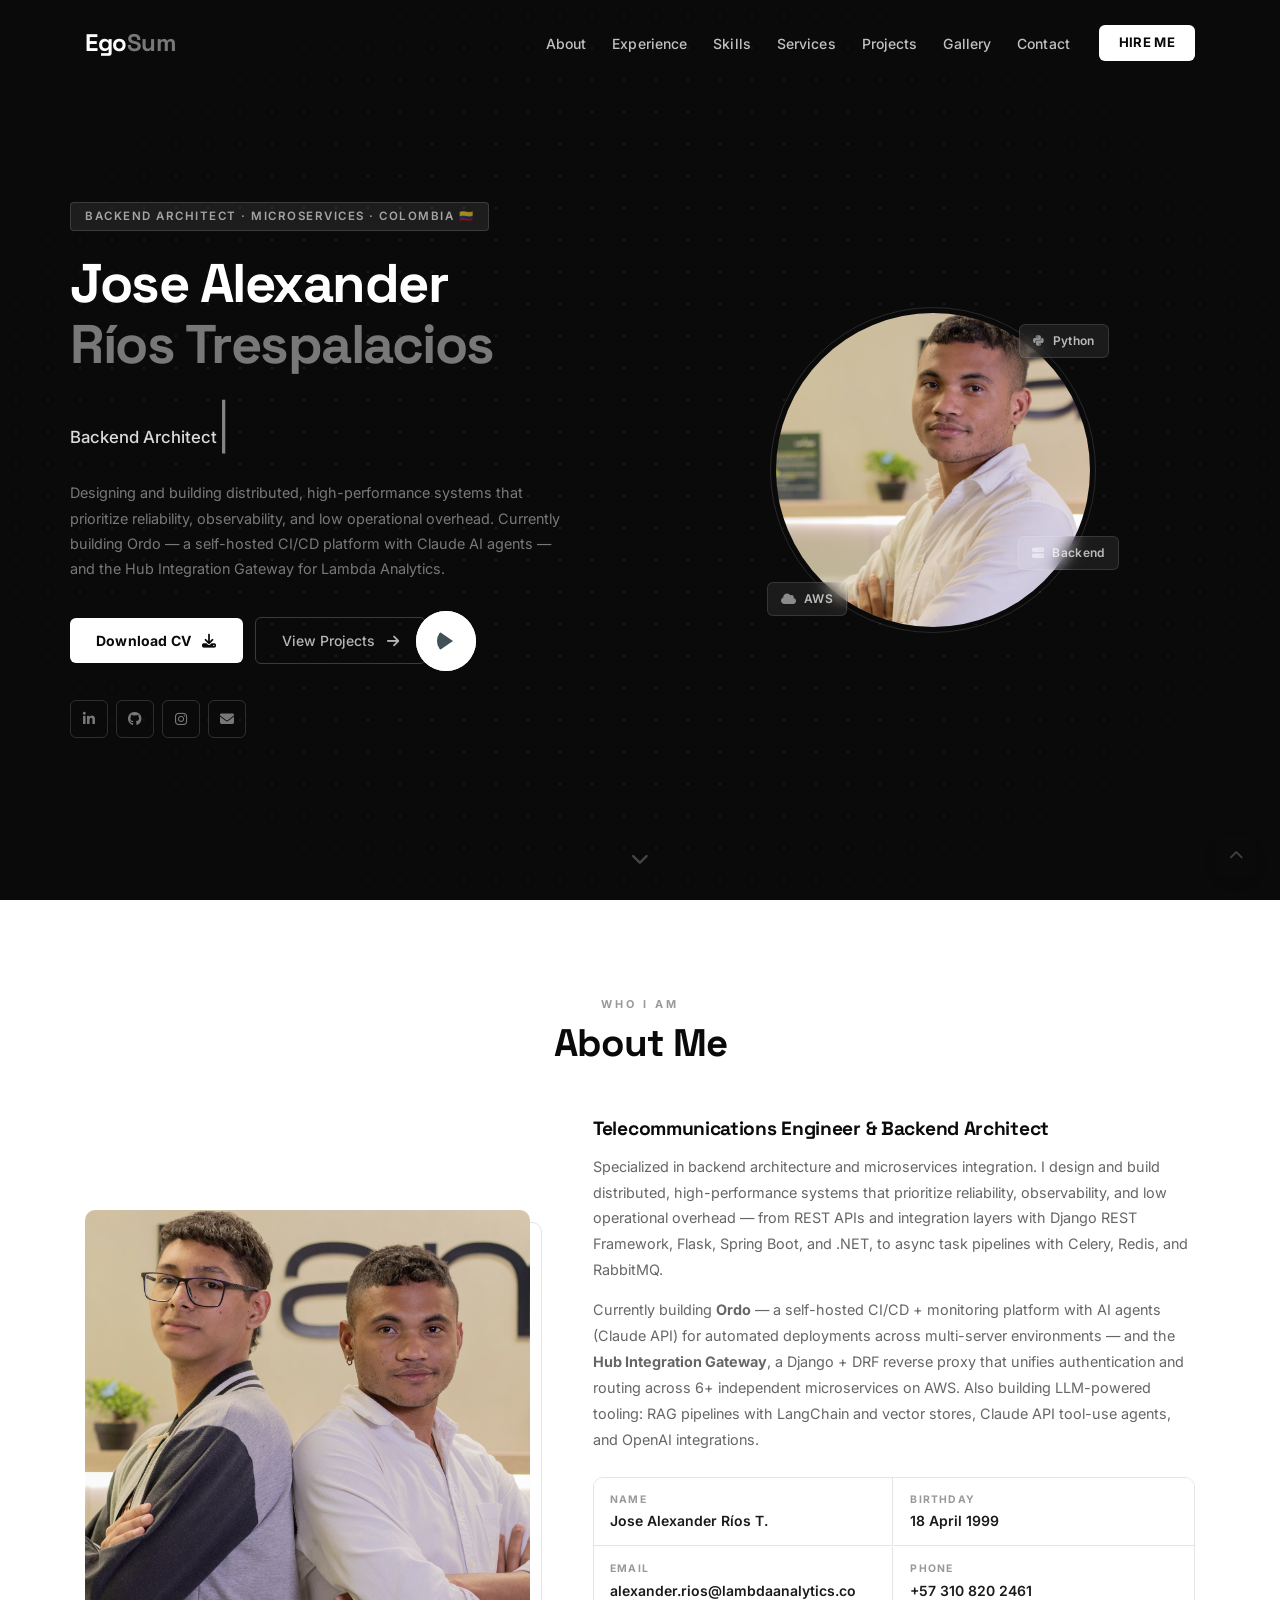
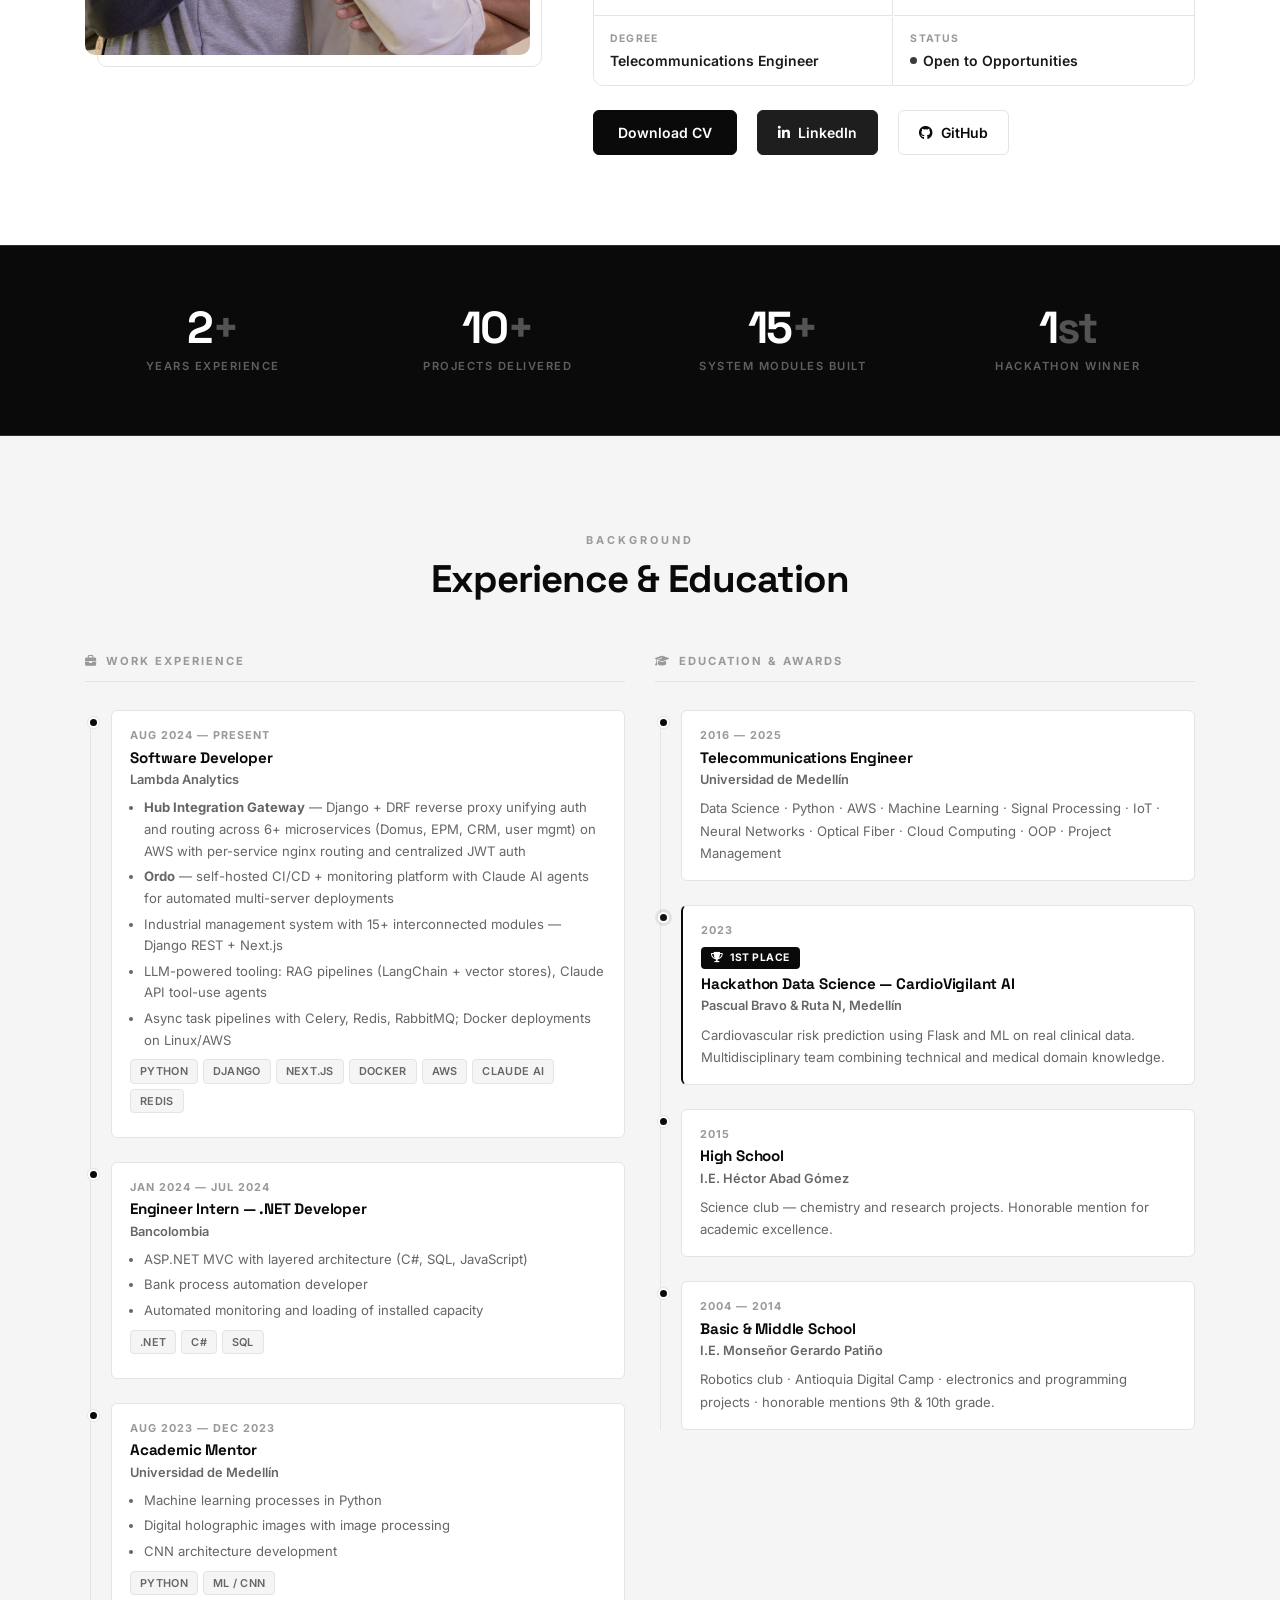
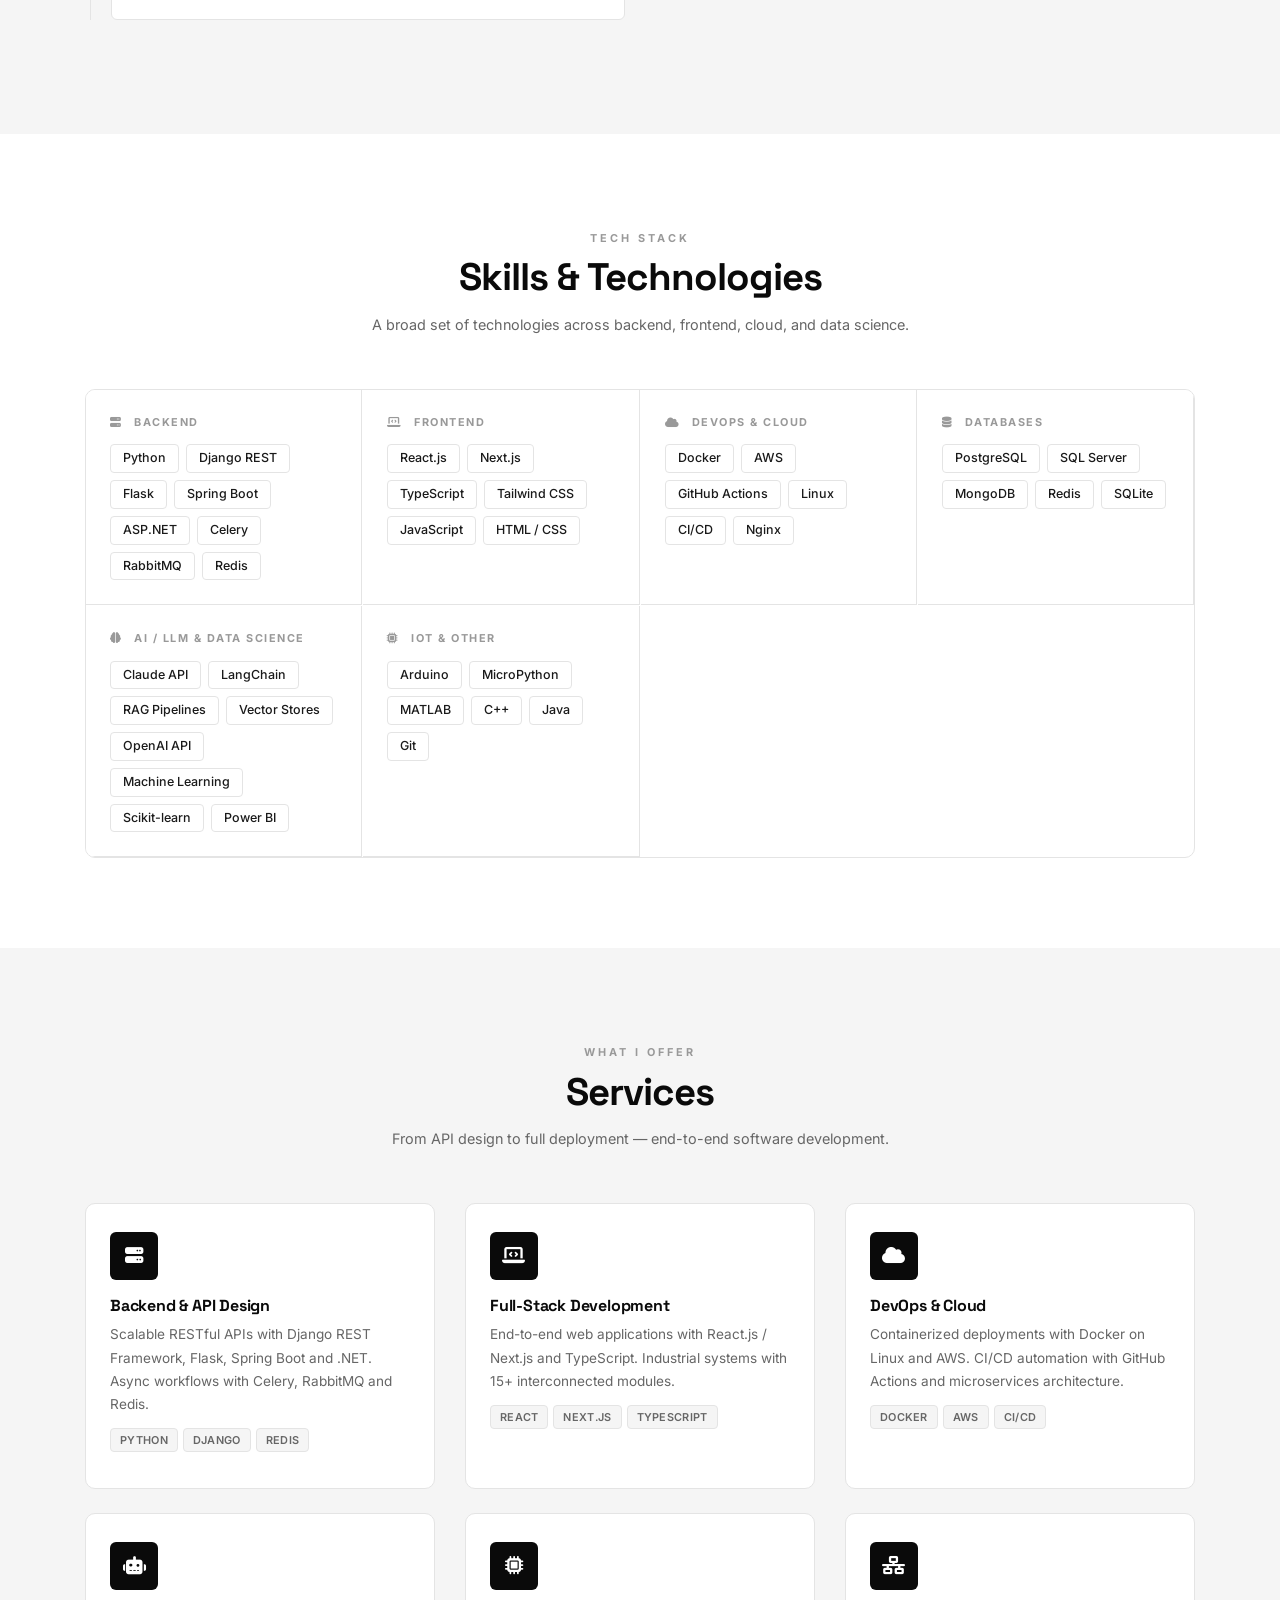
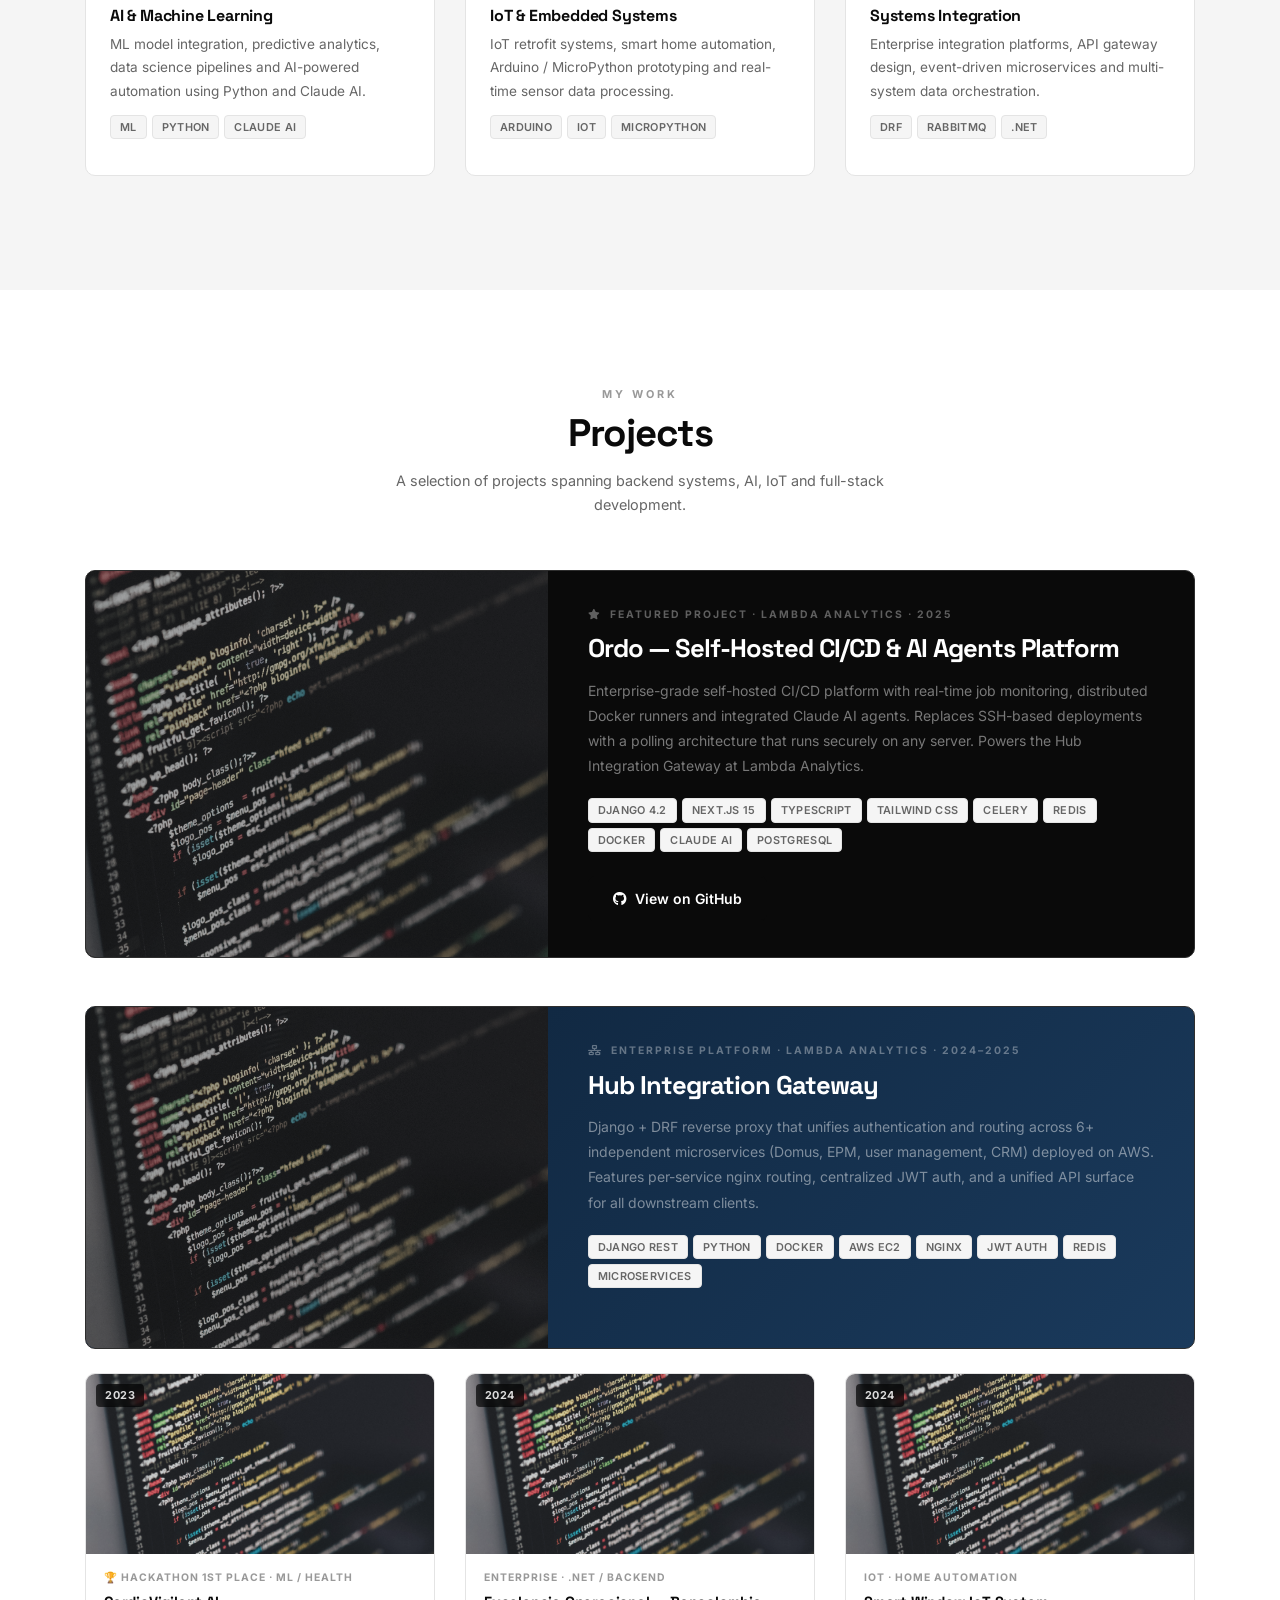
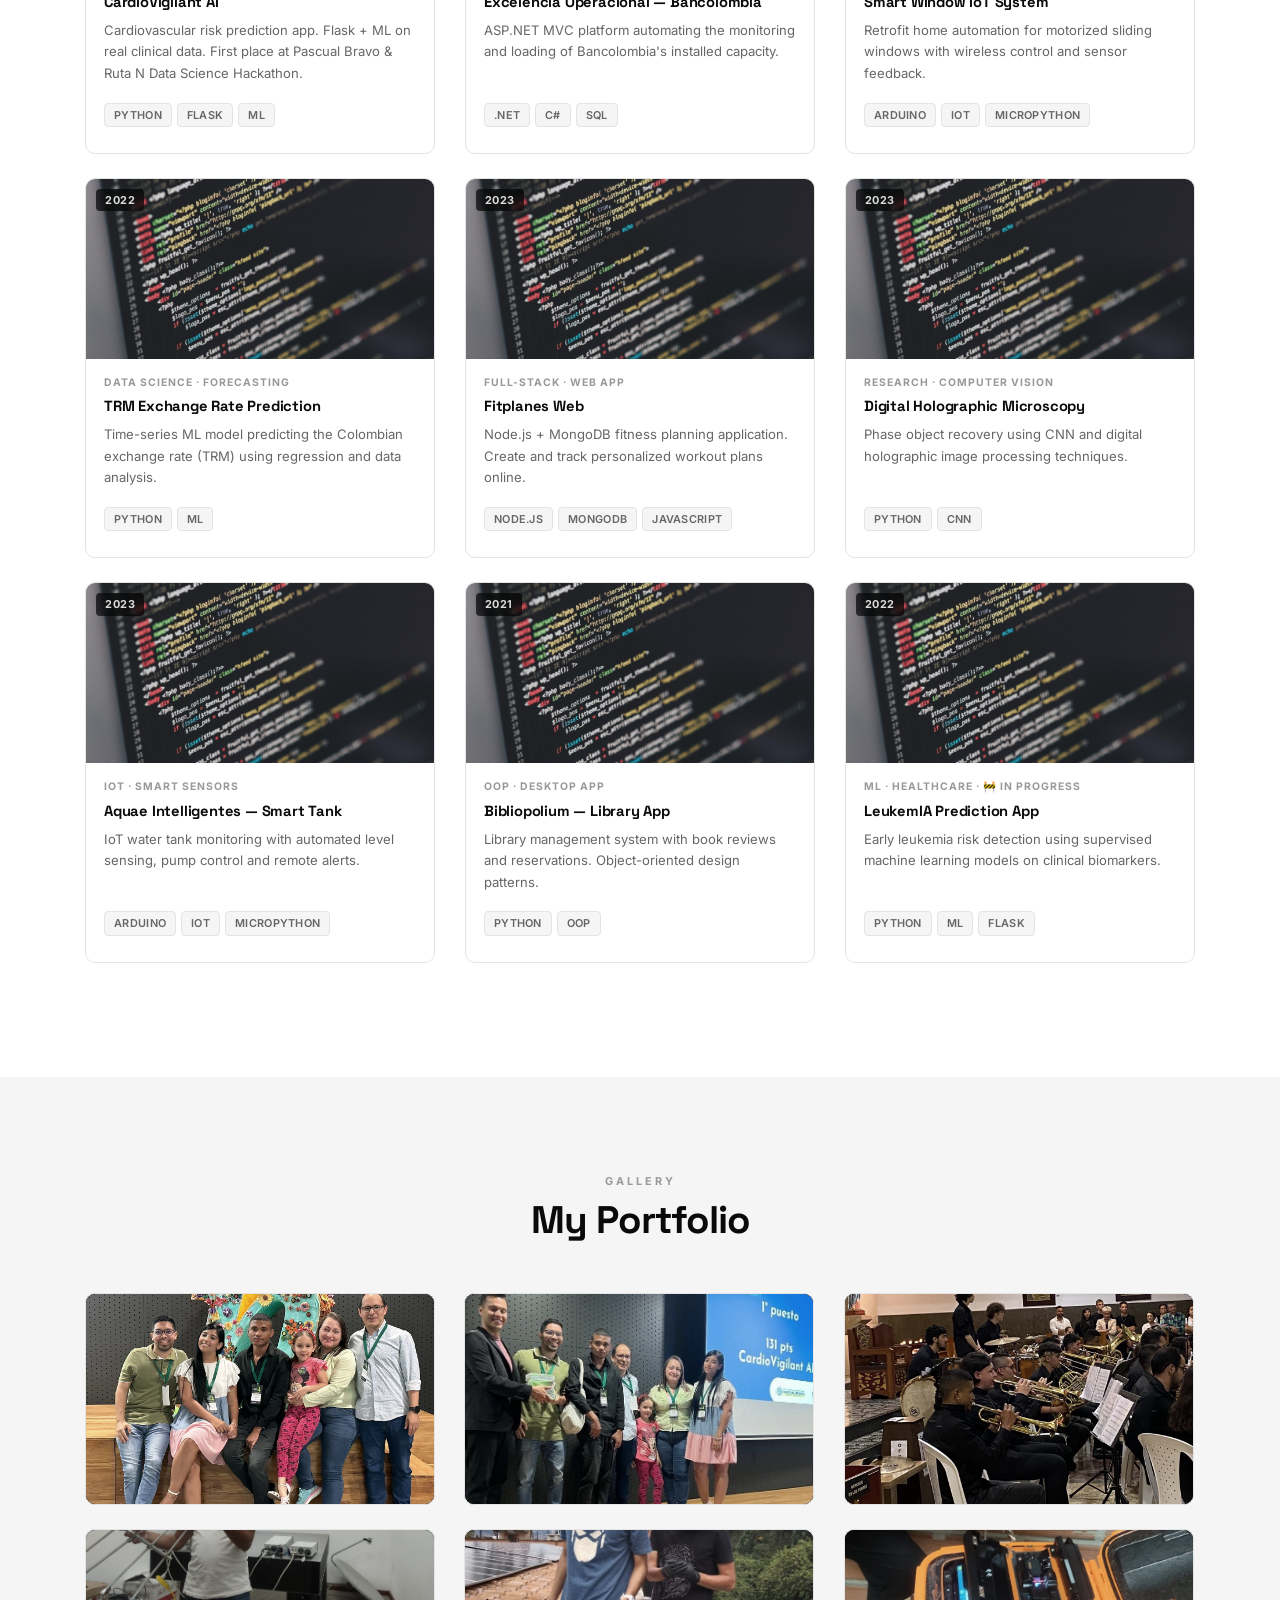
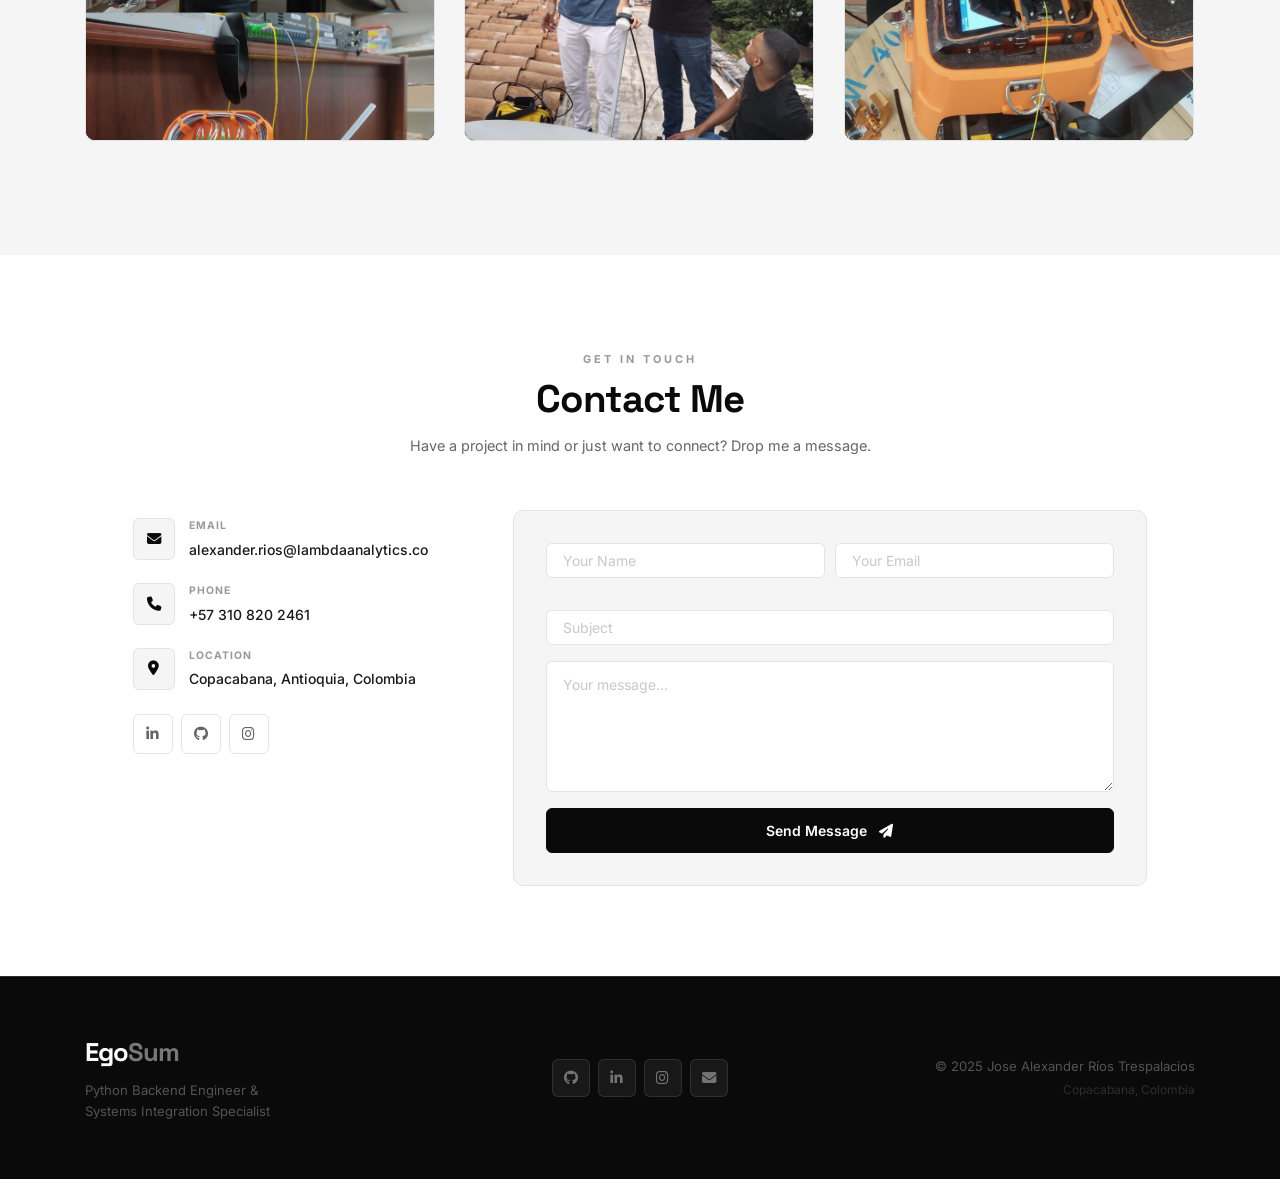
==== commit 75ef1dd9: "fix: hide Microservices from hero label on mobile" ====
--- a/index.html
+++ b/index.html
@@ -79,7 +79,7 @@
         <div class="container hero-content">
             <div class="row align-items-center justify-content-center">
                 <div class="col-lg-6 order-2 order-lg-1">
-                    <div class="hero-label">Backend Architect &middot; Microservices &middot; Colombia 🇨🇴</div>
+                    <div class="hero-label">Backend Architect<span class="hero-label-extra"> &middot; Microservices</span> &middot; Colombia 🇨🇴</div>
                     <h1 class="hero-name">
                         Jose Alexander<br>
                         <span class="hero-name-accent">Ríos Trespalacios</span>
--- a/css/enhancements.css
+++ b/css/enhancements.css
@@ -1213,6 +1213,7 @@
   .hero-content { padding: 88px 0 48px; text-align: center; }
   .hero-name { font-size: 1.85rem !important; letter-spacing: -1px; }
   .hero-label { font-size: .68rem; }
+  .hero-label-extra { display: none; }
   .hero-desc { font-size: .85rem; max-width: 100%; }
   .hero-role { font-size: .95rem; }
   .hero-cta { flex-direction: column; align-items: center; gap: 10px; }
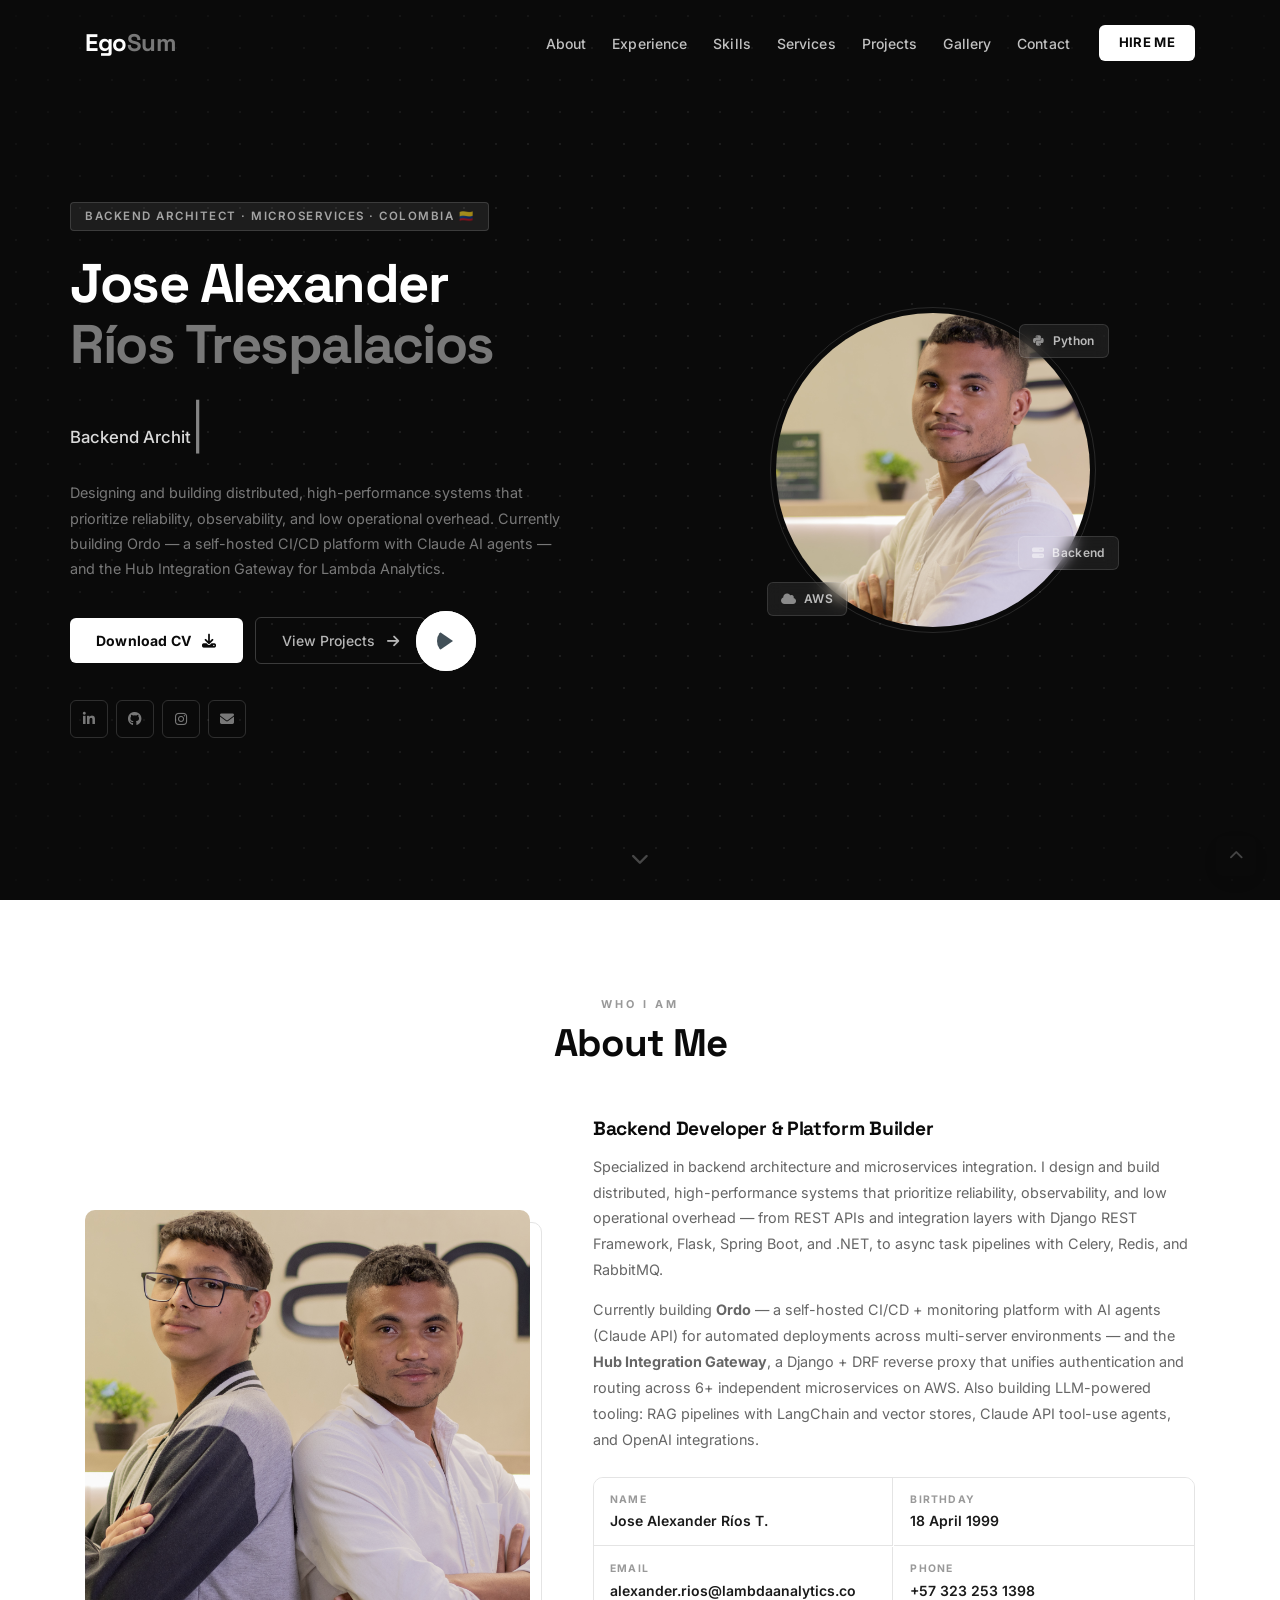
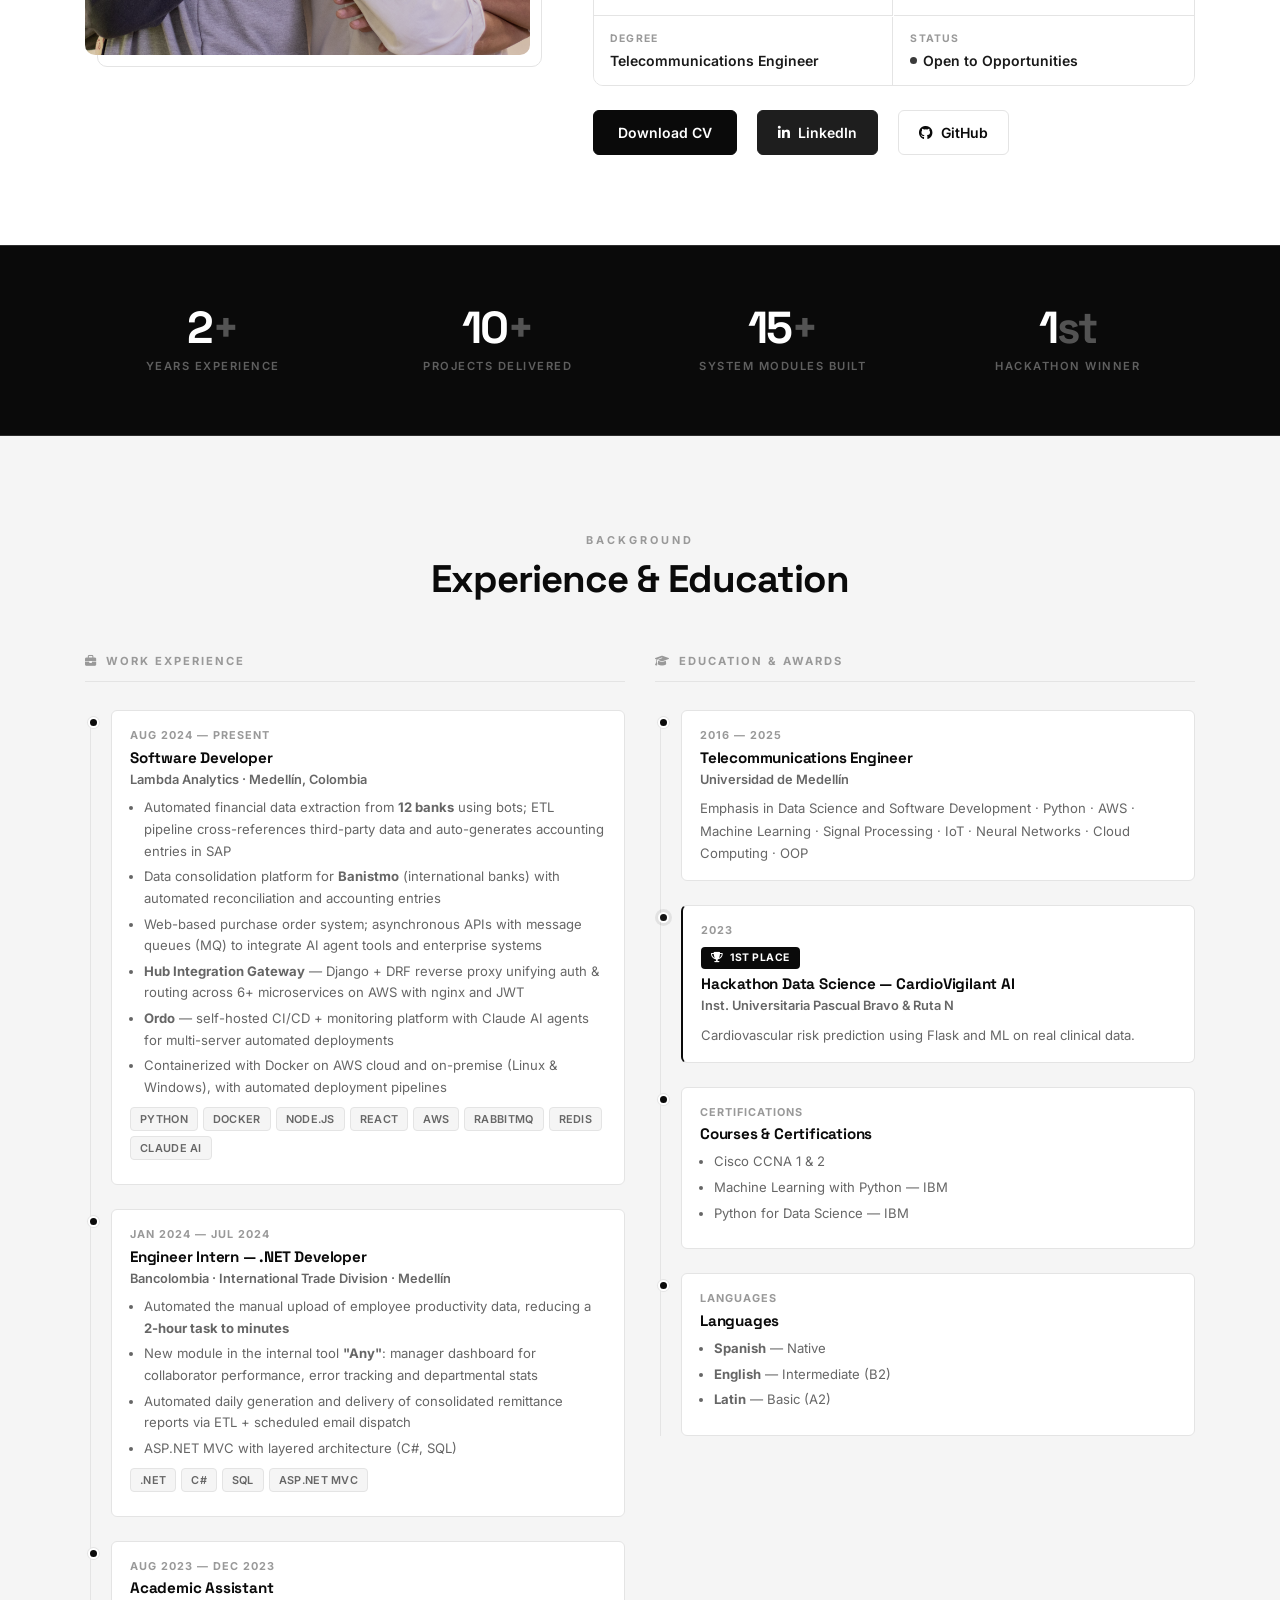
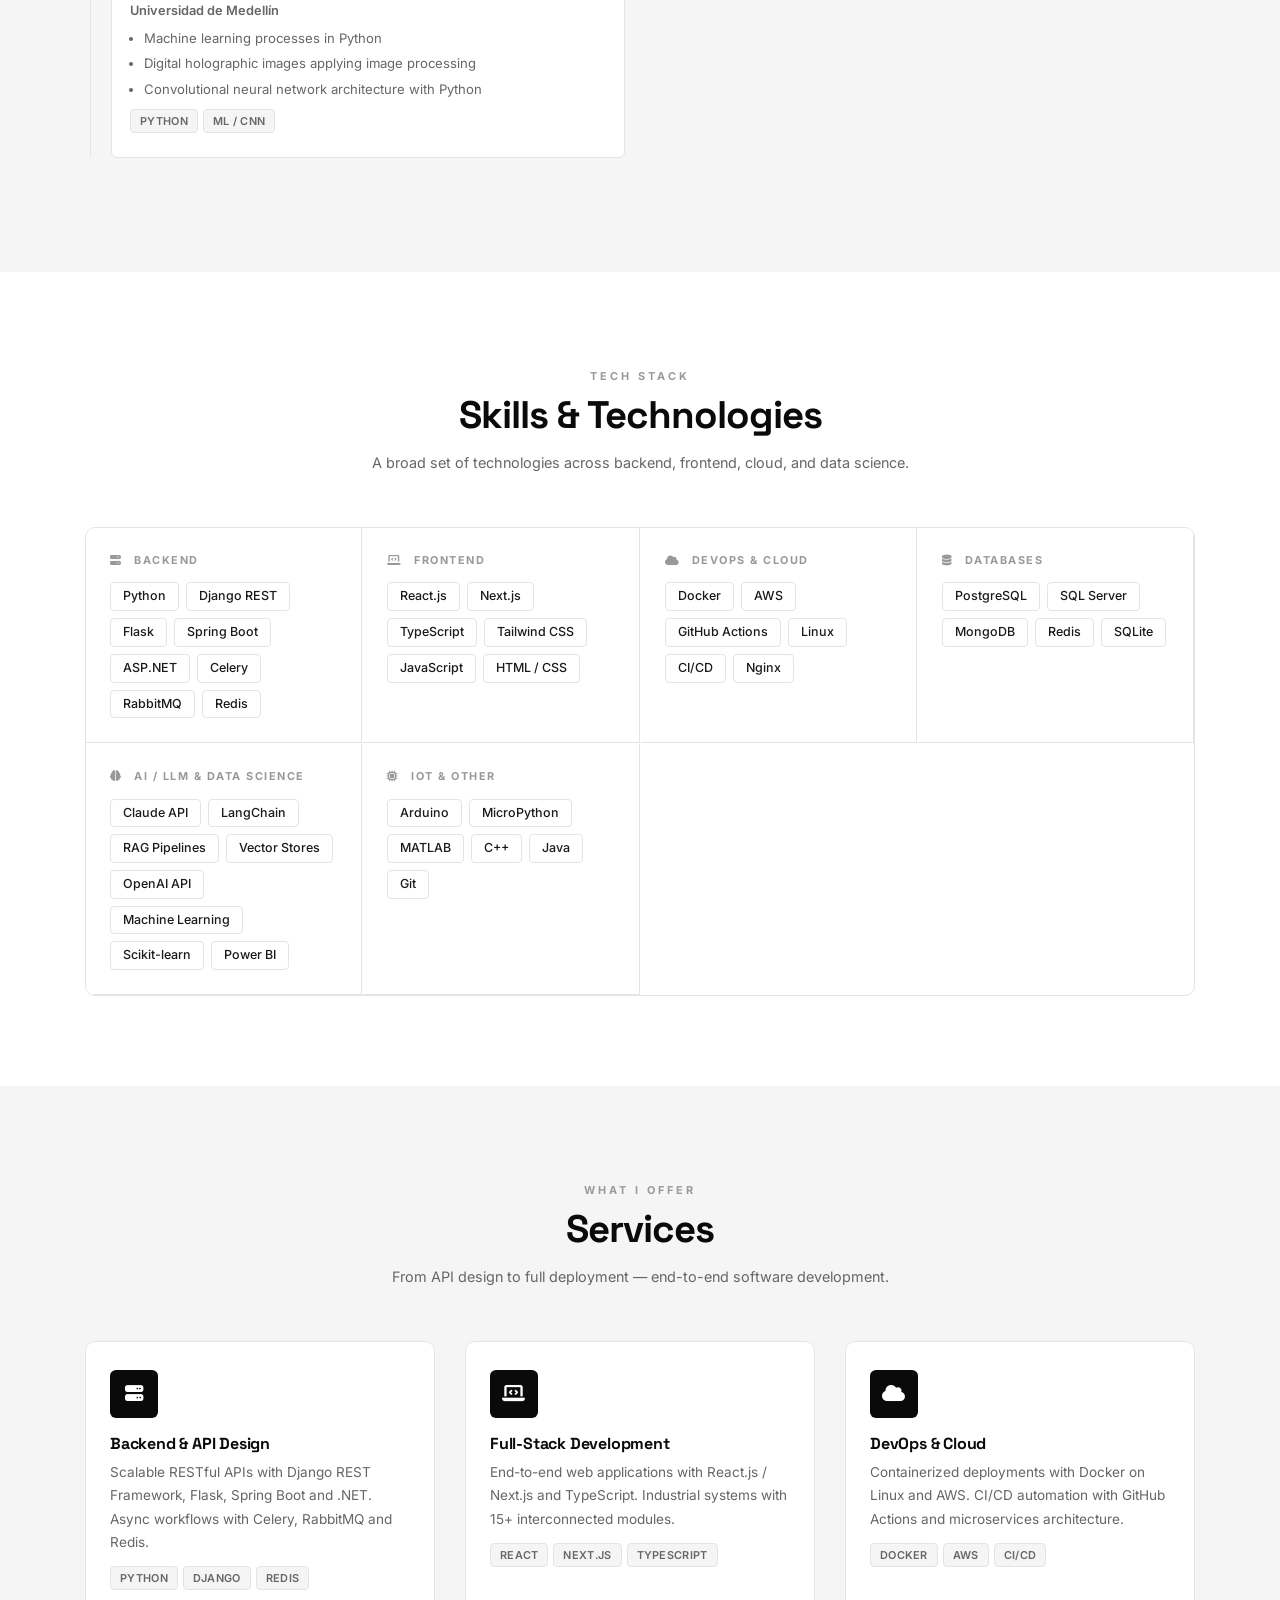
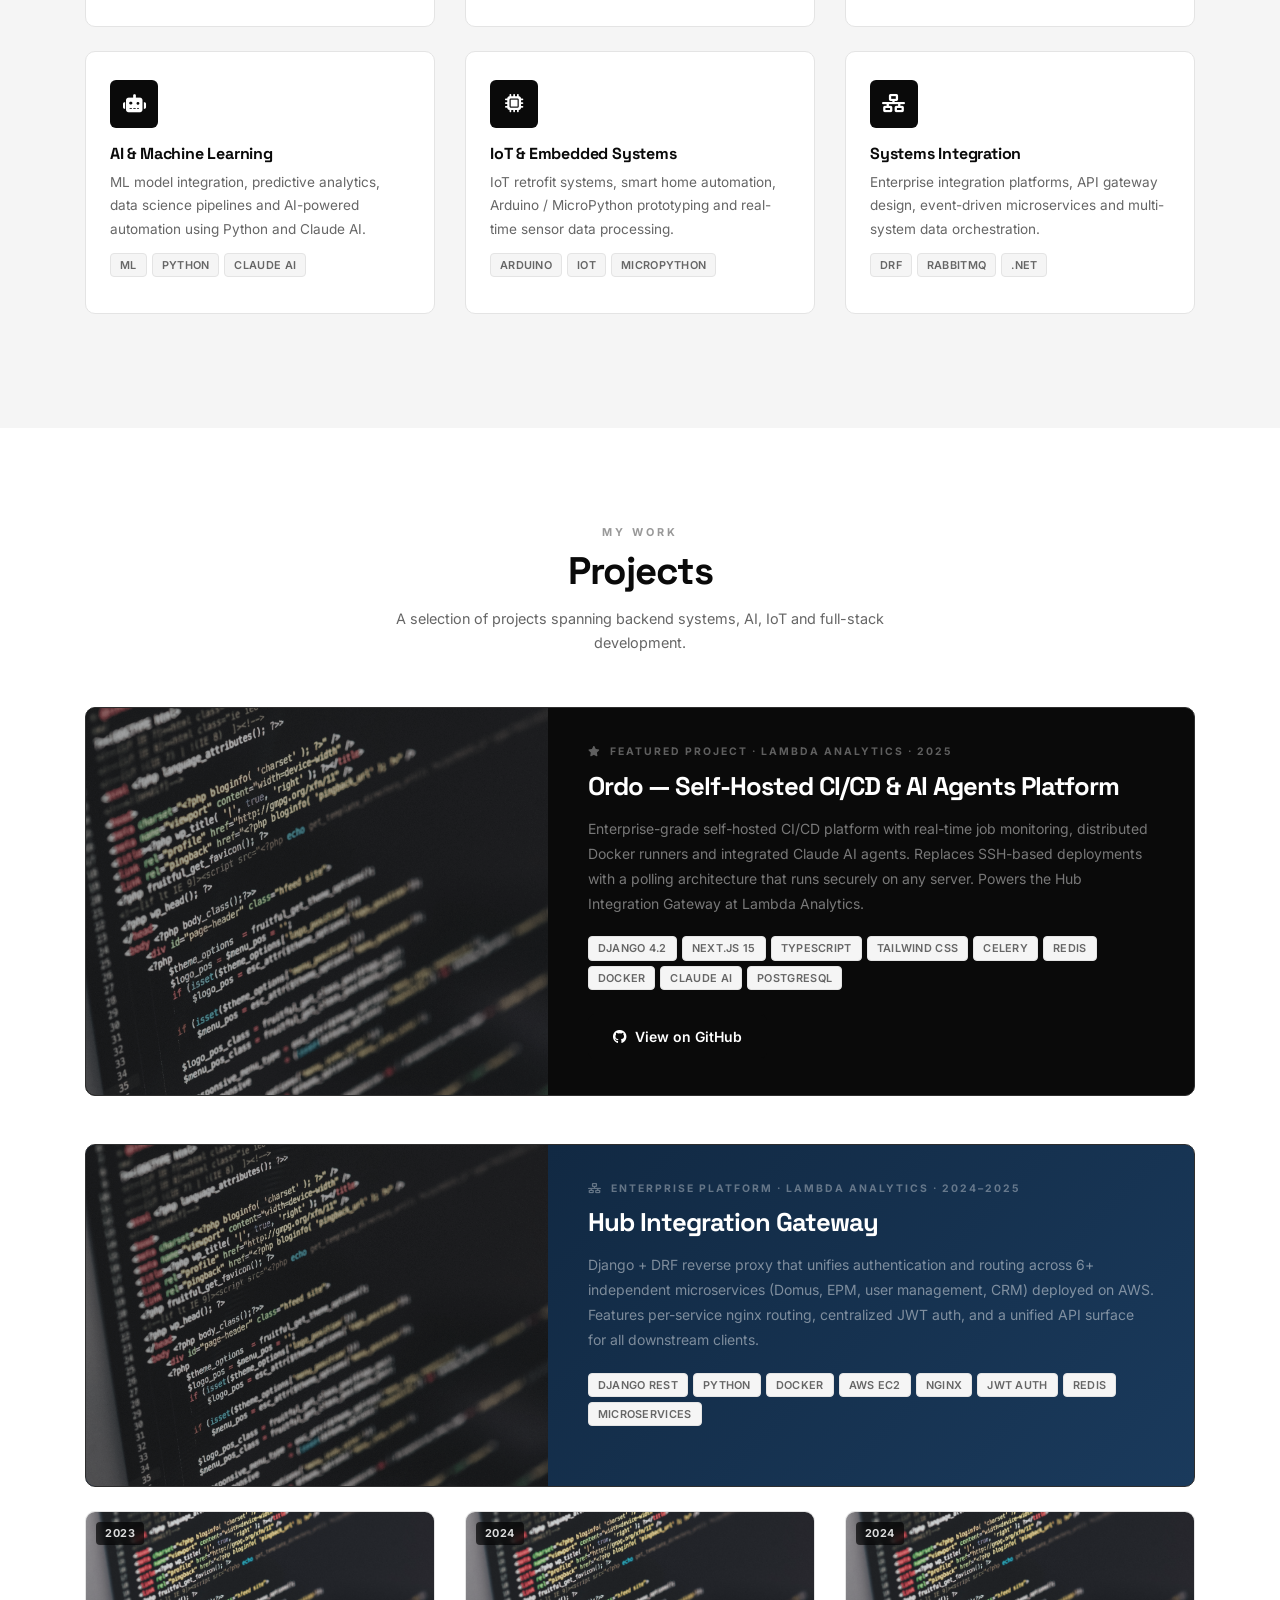
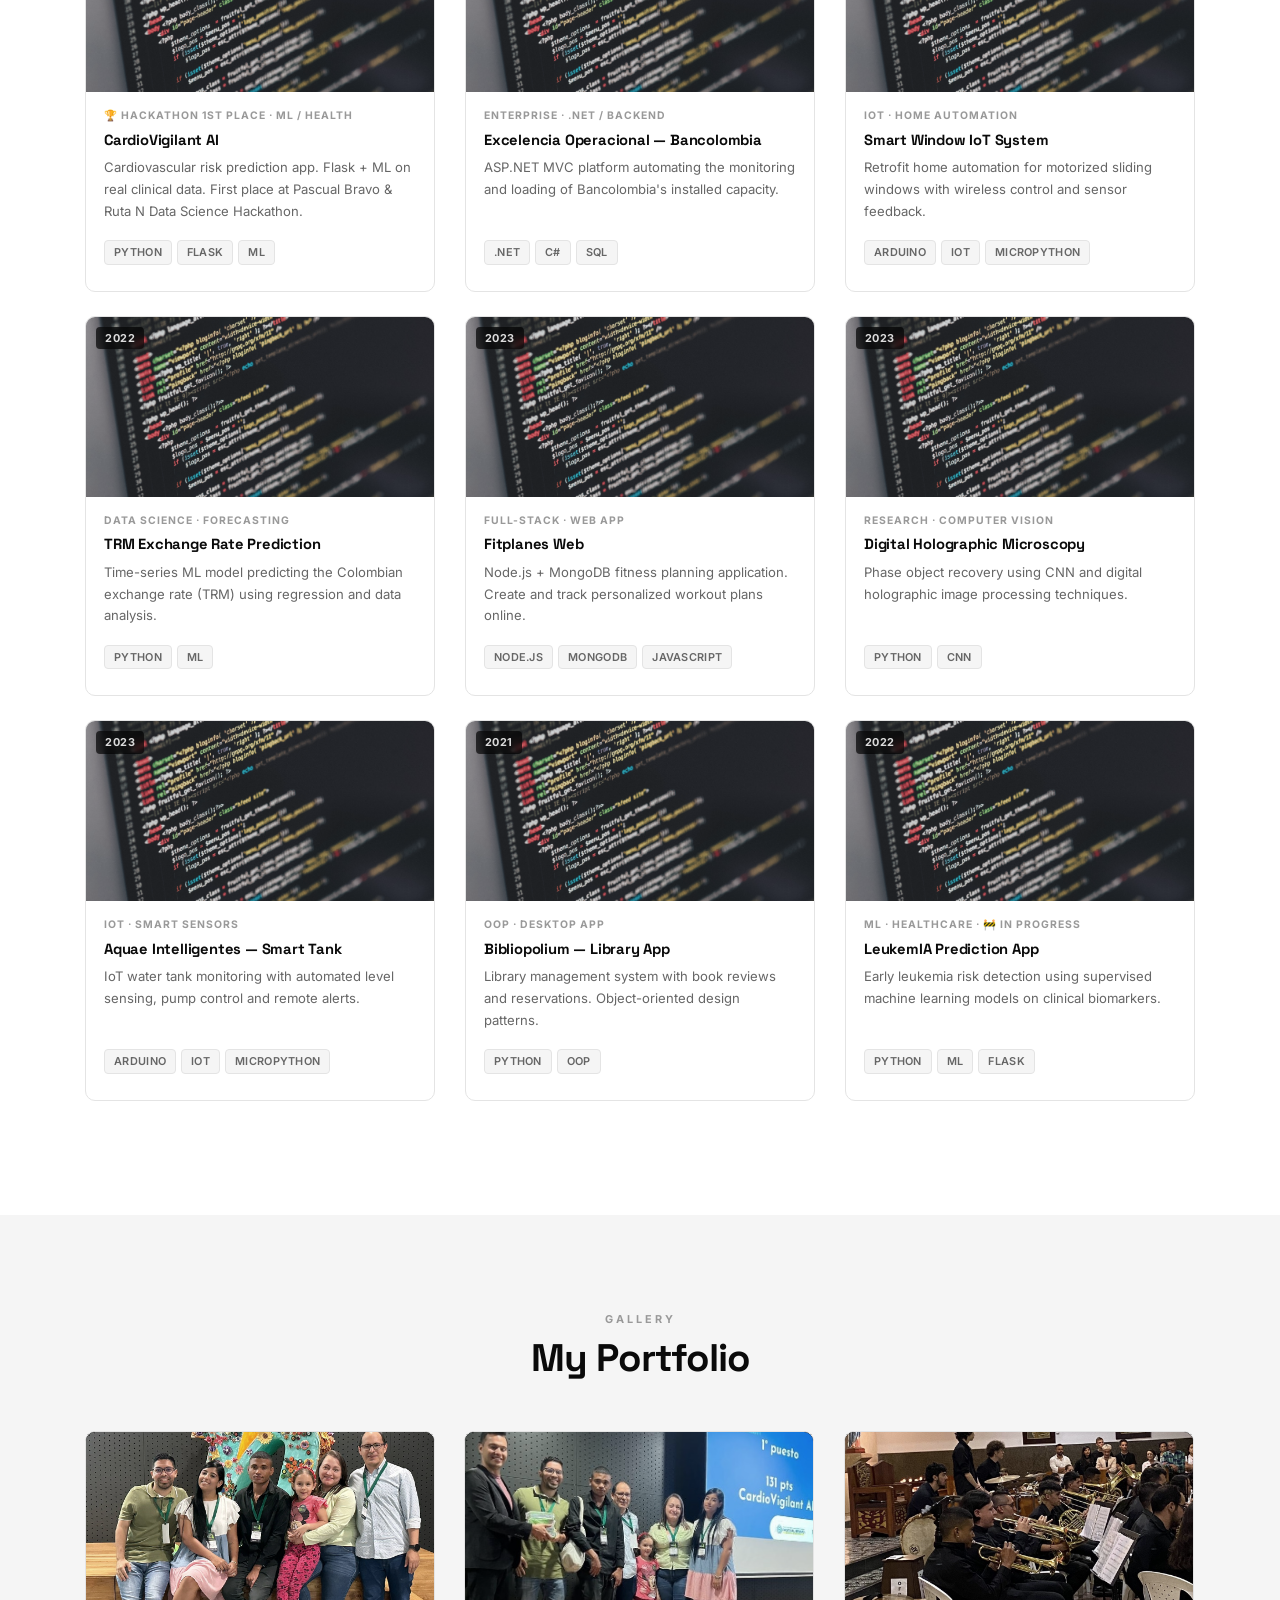
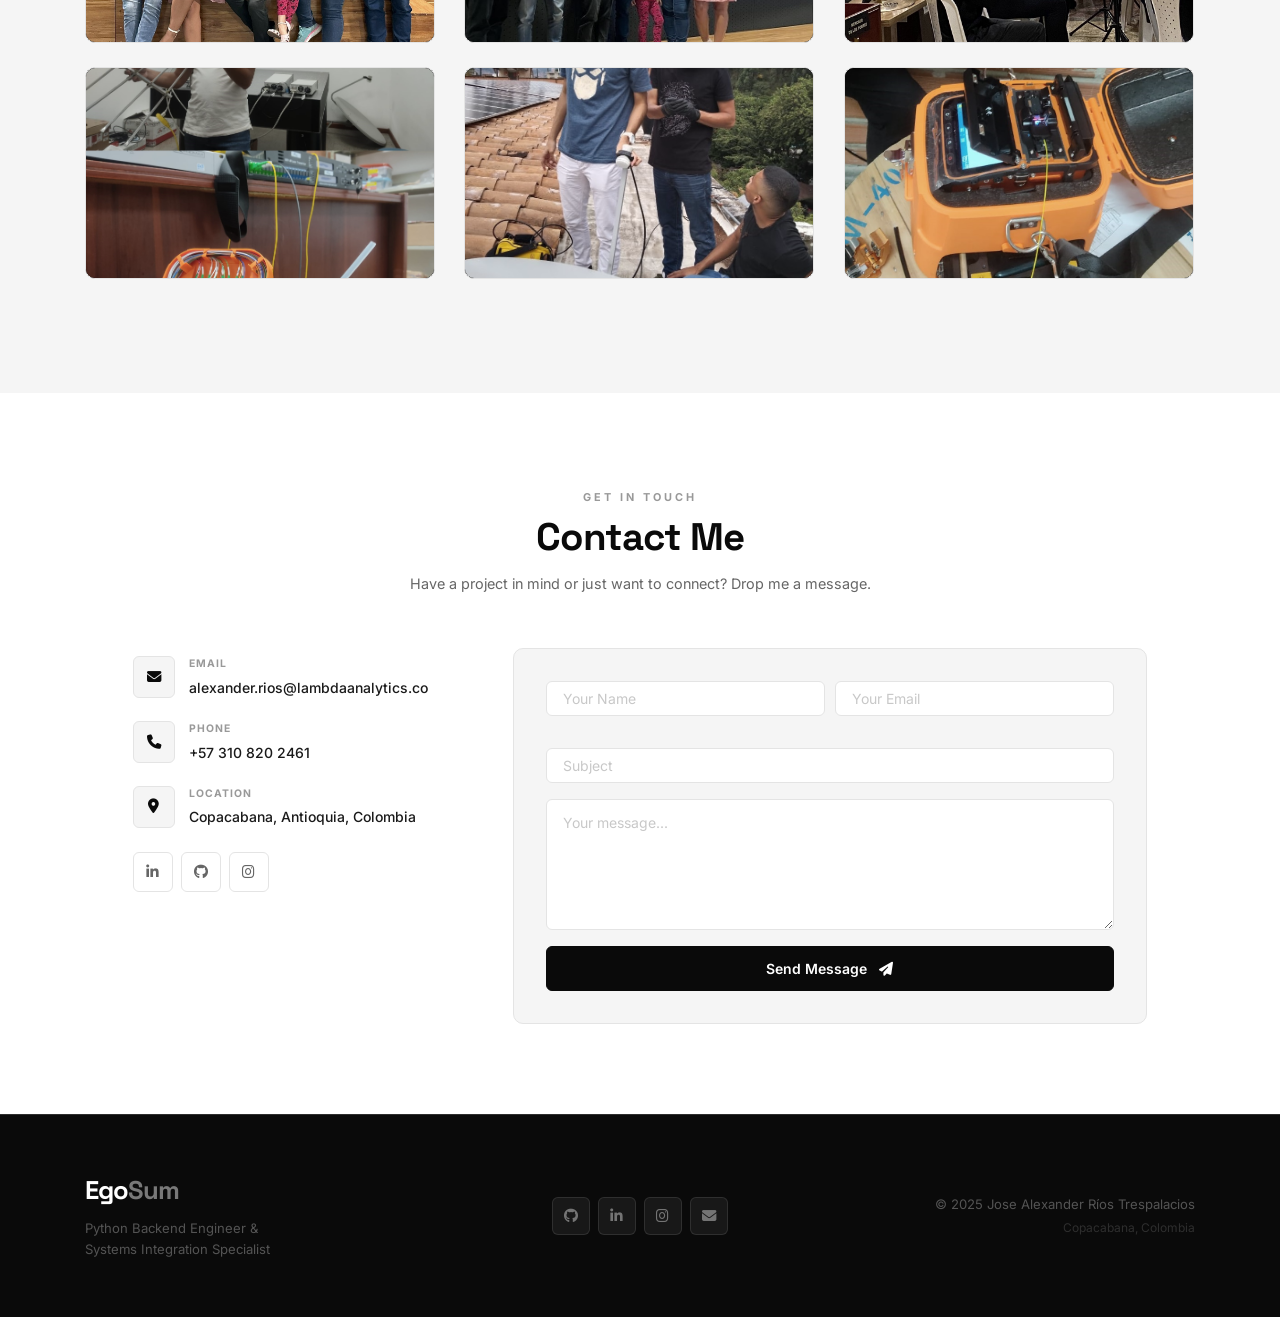
==== commit d94e5118: "update: sync experience, education, certifications and languages from CV" ====
--- a/index.html
+++ b/index.html
@@ -148,7 +148,7 @@
                     </div>
                 </div>
                 <div class="col-lg-7 pl-lg-5">
-                    <h3 class="about-subtitle">Telecommunications Engineer &amp; Backend Architect</h3>
+                    <h3 class="about-subtitle">Backend Developer &amp; Platform Builder</h3>
                     <p class="about-text">Specialized in backend architecture and microservices integration. I design and build distributed, high-performance systems that prioritize reliability, observability, and low operational overhead — from REST APIs and integration layers with Django REST Framework, Flask, Spring Boot, and .NET, to async task pipelines with Celery, Redis, and RabbitMQ.</p>
                     <p class="about-text">Currently building <strong>Ordo</strong> — a self-hosted CI/CD + monitoring platform with AI agents (Claude API) for automated deployments across multi-server environments — and the <strong>Hub Integration Gateway</strong>, a Django + DRF reverse proxy that unifies authentication and routing across 6+ independent microservices on AWS. Also building LLM-powered tooling: RAG pipelines with LangChain and vector stores, Claude API tool-use agents, and OpenAI integrations.</p>
 
@@ -167,7 +167,7 @@
                         </div>
                         <div class="about-info-item">
                             <span class="info-label">Phone</span>
-                            <span class="info-value">+57 310 820 2461</span>
+                            <span class="info-value">+57 323 253 1398</span>
                         </div>
                         <div class="about-info-item">
                             <span class="info-label">Degree</span>
@@ -244,22 +244,24 @@
                             <div class="timeline-content">
                                 <div class="timeline-date">Aug 2024 — Present</div>
                                 <h5 class="timeline-title">Software Developer</h5>
-                                <div class="timeline-company">Lambda Analytics</div>
+                                <div class="timeline-company">Lambda Analytics · Medellín, Colombia</div>
                                 <ul class="timeline-list">
-                                    <li><strong>Hub Integration Gateway</strong> — Django + DRF reverse proxy unifying auth and routing across 6+ microservices (Domus, EPM, CRM, user mgmt) on AWS with per-service nginx routing and centralized JWT auth</li>
-                                    <li><strong>Ordo</strong> — self-hosted CI/CD + monitoring platform with Claude AI agents for automated multi-server deployments</li>
-                                    <li>Industrial management system with 15+ interconnected modules — Django REST + Next.js</li>
-                                    <li>LLM-powered tooling: RAG pipelines (LangChain + vector stores), Claude API tool-use agents</li>
-                                    <li>Async task pipelines with Celery, Redis, RabbitMQ; Docker deployments on Linux/AWS</li>
+                                    <li>Automated financial data extraction from <strong>12 banks</strong> using bots; ETL pipeline cross-references third-party data and auto-generates accounting entries in SAP</li>
+                                    <li>Data consolidation platform for <strong>Banistmo</strong> (international banks) with automated reconciliation and accounting entries</li>
+                                    <li>Web-based purchase order system; asynchronous APIs with message queues (MQ) to integrate AI agent tools and enterprise systems</li>
+                                    <li><strong>Hub Integration Gateway</strong> — Django + DRF reverse proxy unifying auth &amp; routing across 6+ microservices on AWS with nginx and JWT</li>
+                                    <li><strong>Ordo</strong> — self-hosted CI/CD + monitoring platform with Claude AI agents for multi-server automated deployments</li>
+                                    <li>Containerized with Docker on AWS cloud and on-premise (Linux &amp; Windows), with automated deployment pipelines</li>
                                 </ul>
                                 <div class="tech-badges mt-2">
                                     <span class="tech-badge tb-python">Python</span>
-                                    <span class="tech-badge tb-django">Django</span>
-                                    <span class="tech-badge tb-nextjs">Next.js</span>
                                     <span class="tech-badge tb-docker">Docker</span>
+                                    <span class="tech-badge tb-nodejs">Node.js</span>
+                                    <span class="tech-badge tb-react">React</span>
                                     <span class="tech-badge tb-aws">AWS</span>
+                                    <span class="tech-badge tb-redis">RabbitMQ</span>
+                                    <span class="tech-badge tb-redis">Redis</span>
                                     <span class="tech-badge tb-ai">Claude AI</span>
-                                    <span class="tech-badge tb-redis">Redis</span>
                                 </div>
                             </div>
                         </div>
@@ -268,16 +270,18 @@
                             <div class="timeline-content">
                                 <div class="timeline-date">Jan 2024 — Jul 2024</div>
                                 <h5 class="timeline-title">Engineer Intern — .NET Developer</h5>
-                                <div class="timeline-company">Bancolombia</div>
+                                <div class="timeline-company">Bancolombia · International Trade Division · Medellín</div>
                                 <ul class="timeline-list">
-                                    <li>ASP.NET MVC with layered architecture (C#, SQL, JavaScript)</li>
-                                    <li>Bank process automation developer</li>
-                                    <li>Automated monitoring and loading of installed capacity</li>
+                                    <li>Automated the manual upload of employee productivity data, reducing a <strong>2-hour task to minutes</strong></li>
+                                    <li>New module in the internal tool <strong>"Any"</strong>: manager dashboard for collaborator performance, error tracking and departmental stats</li>
+                                    <li>Automated daily generation and delivery of consolidated remittance reports via ETL + scheduled email dispatch</li>
+                                    <li>ASP.NET MVC with layered architecture (C#, SQL)</li>
                                 </ul>
                                 <div class="tech-badges mt-2">
                                     <span class="tech-badge tb-dotnet">.NET</span>
                                     <span class="tech-badge tb-js">C#</span>
                                     <span class="tech-badge tb-python">SQL</span>
+                                    <span class="tech-badge tb-js">ASP.NET MVC</span>
                                 </div>
                             </div>
                         </div>
@@ -285,12 +289,12 @@
                             <div class="timeline-dot"></div>
                             <div class="timeline-content">
                                 <div class="timeline-date">Aug 2023 — Dec 2023</div>
-                                <h5 class="timeline-title">Academic Mentor</h5>
+                                <h5 class="timeline-title">Academic Assistant</h5>
                                 <div class="timeline-company">Universidad de Medellín</div>
                                 <ul class="timeline-list">
                                     <li>Machine learning processes in Python</li>
-                                    <li>Digital holographic images with image processing</li>
-                                    <li>CNN architecture development</li>
+                                    <li>Digital holographic images applying image processing</li>
+                                    <li>Convolutional neural network architecture with Python</li>
                                 </ul>
                                 <div class="tech-badges mt-2">
                                     <span class="tech-badge tb-python">Python</span>
@@ -312,7 +316,7 @@
                                 <div class="timeline-date">2016 — 2025</div>
                                 <h5 class="timeline-title">Telecommunications Engineer</h5>
                                 <div class="timeline-company">Universidad de Medellín</div>
-                                <p class="timeline-text">Data Science · Python · AWS · Machine Learning · Signal Processing · IoT · Neural Networks · Optical Fiber · Cloud Computing · OOP · Project Management</p>
+                                <p class="timeline-text">Emphasis in Data Science and Software Development · Python · AWS · Machine Learning · Signal Processing · IoT · Neural Networks · Cloud Computing · OOP</p>
                             </div>
                         </div>
                         <div class="timeline-item">
@@ -321,26 +325,32 @@
                                 <div class="timeline-date">2023</div>
                                 <div class="award-badge"><i class="fas fa-trophy mr-1"></i> 1st Place</div>
                                 <h5 class="timeline-title">Hackathon Data Science — CardioVigilant AI</h5>
-                                <div class="timeline-company">Pascual Bravo &amp; Ruta N, Medellín</div>
-                                <p class="timeline-text">Cardiovascular risk prediction using Flask and ML on real clinical data. Multidisciplinary team combining technical and medical domain knowledge.</p>
+                                <div class="timeline-company">Inst. Universitaria Pascual Bravo &amp; Ruta N</div>
+                                <p class="timeline-text">Cardiovascular risk prediction using Flask and ML on real clinical data.</p>
                             </div>
                         </div>
                         <div class="timeline-item">
                             <div class="timeline-dot"></div>
                             <div class="timeline-content">
-                                <div class="timeline-date">2015</div>
-                                <h5 class="timeline-title">High School</h5>
-                                <div class="timeline-company">I.E. Héctor Abad Gómez</div>
-                                <p class="timeline-text">Science club — chemistry and research projects. Honorable mention for academic excellence.</p>
+                                <div class="timeline-date">Certifications</div>
+                                <h5 class="timeline-title">Courses &amp; Certifications</h5>
+                                <ul class="timeline-list">
+                                    <li>Cisco CCNA 1 &amp; 2</li>
+                                    <li>Machine Learning with Python — IBM</li>
+                                    <li>Python for Data Science — IBM</li>
+                                </ul>
                             </div>
                         </div>
                         <div class="timeline-item">
                             <div class="timeline-dot"></div>
                             <div class="timeline-content">
-                                <div class="timeline-date">2004 — 2014</div>
-                                <h5 class="timeline-title">Basic &amp; Middle School</h5>
-                                <div class="timeline-company">I.E. Monseñor Gerardo Patiño</div>
-                                <p class="timeline-text">Robotics club · Antioquia Digital Camp · electronics and programming projects · honorable mentions 9th &amp; 10th grade.</p>
+                                <div class="timeline-date">Languages</div>
+                                <h5 class="timeline-title">Languages</h5>
+                                <ul class="timeline-list">
+                                    <li><strong>Spanish</strong> — Native</li>
+                                    <li><strong>English</strong> — Intermediate (B2)</li>
+                                    <li><strong>Latin</strong> — Basic (A2)</li>
+                                </ul>
                             </div>
                         </div>
                     </div>
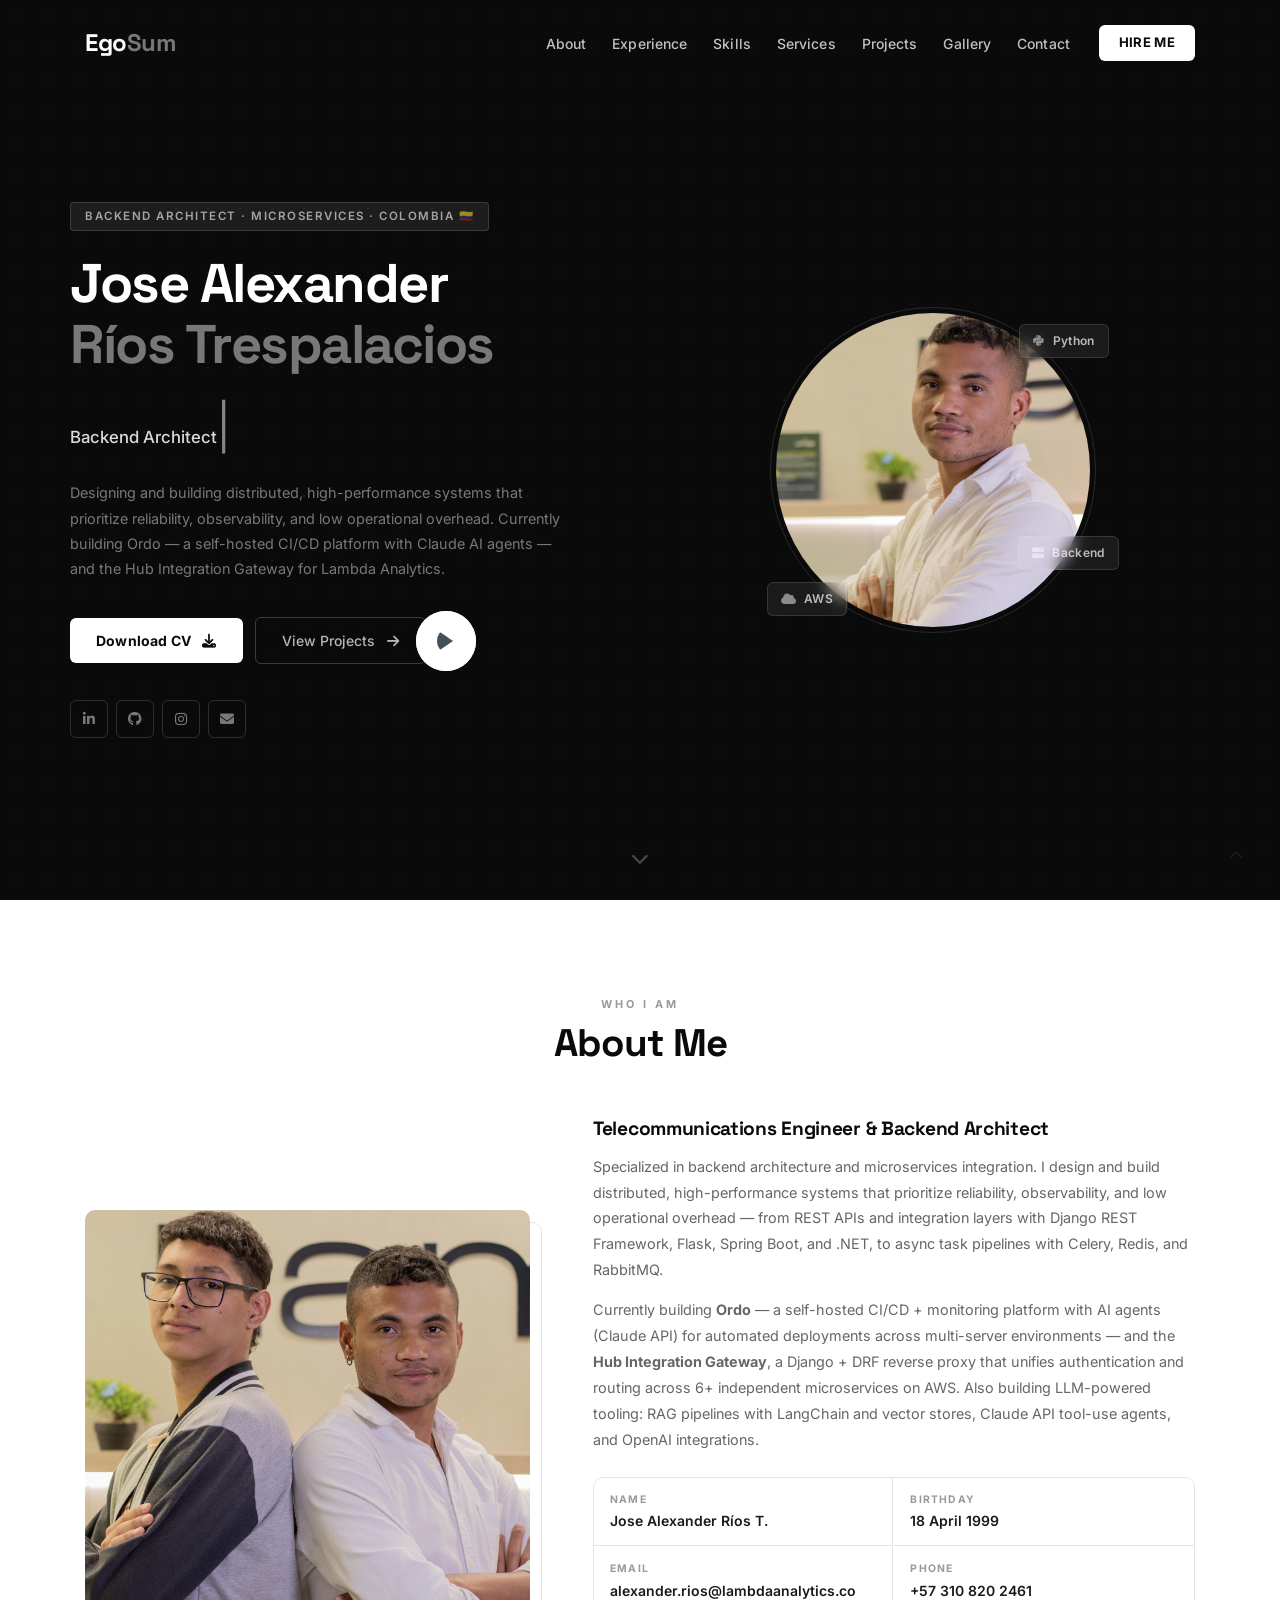
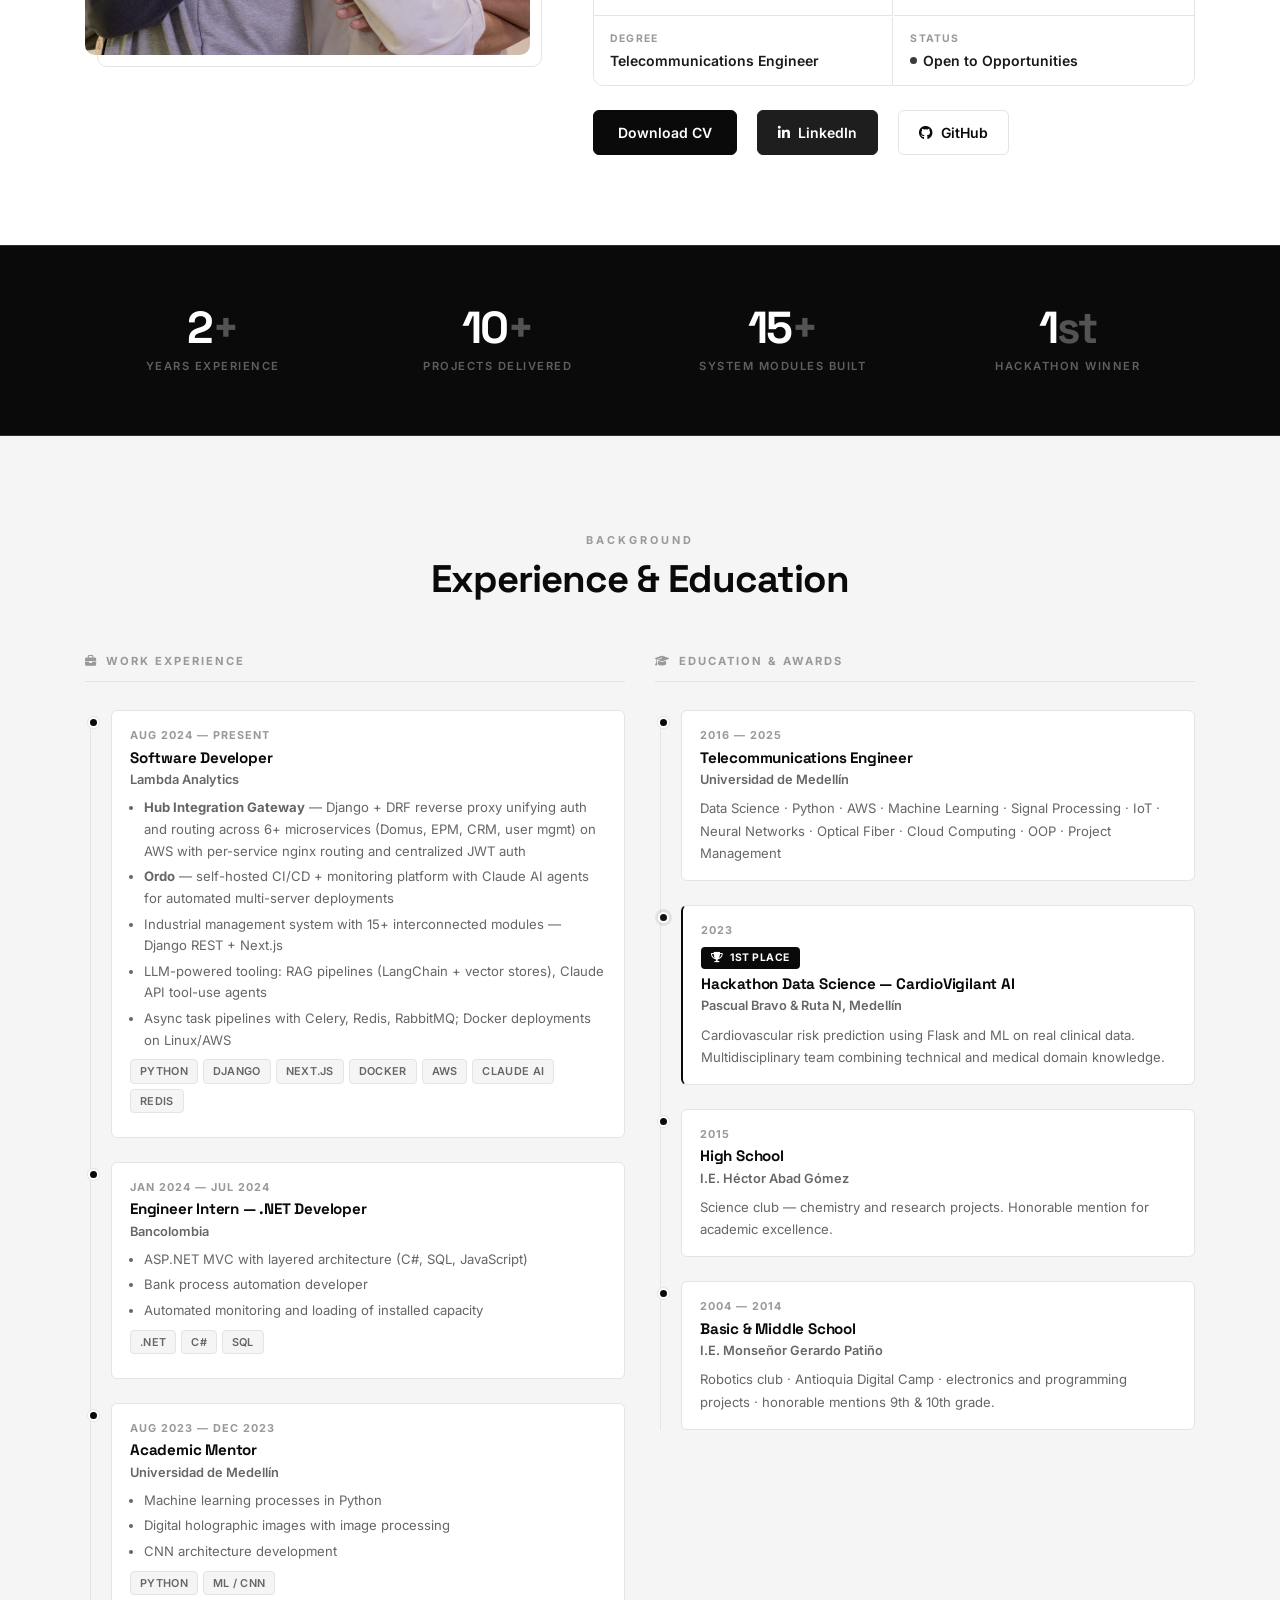
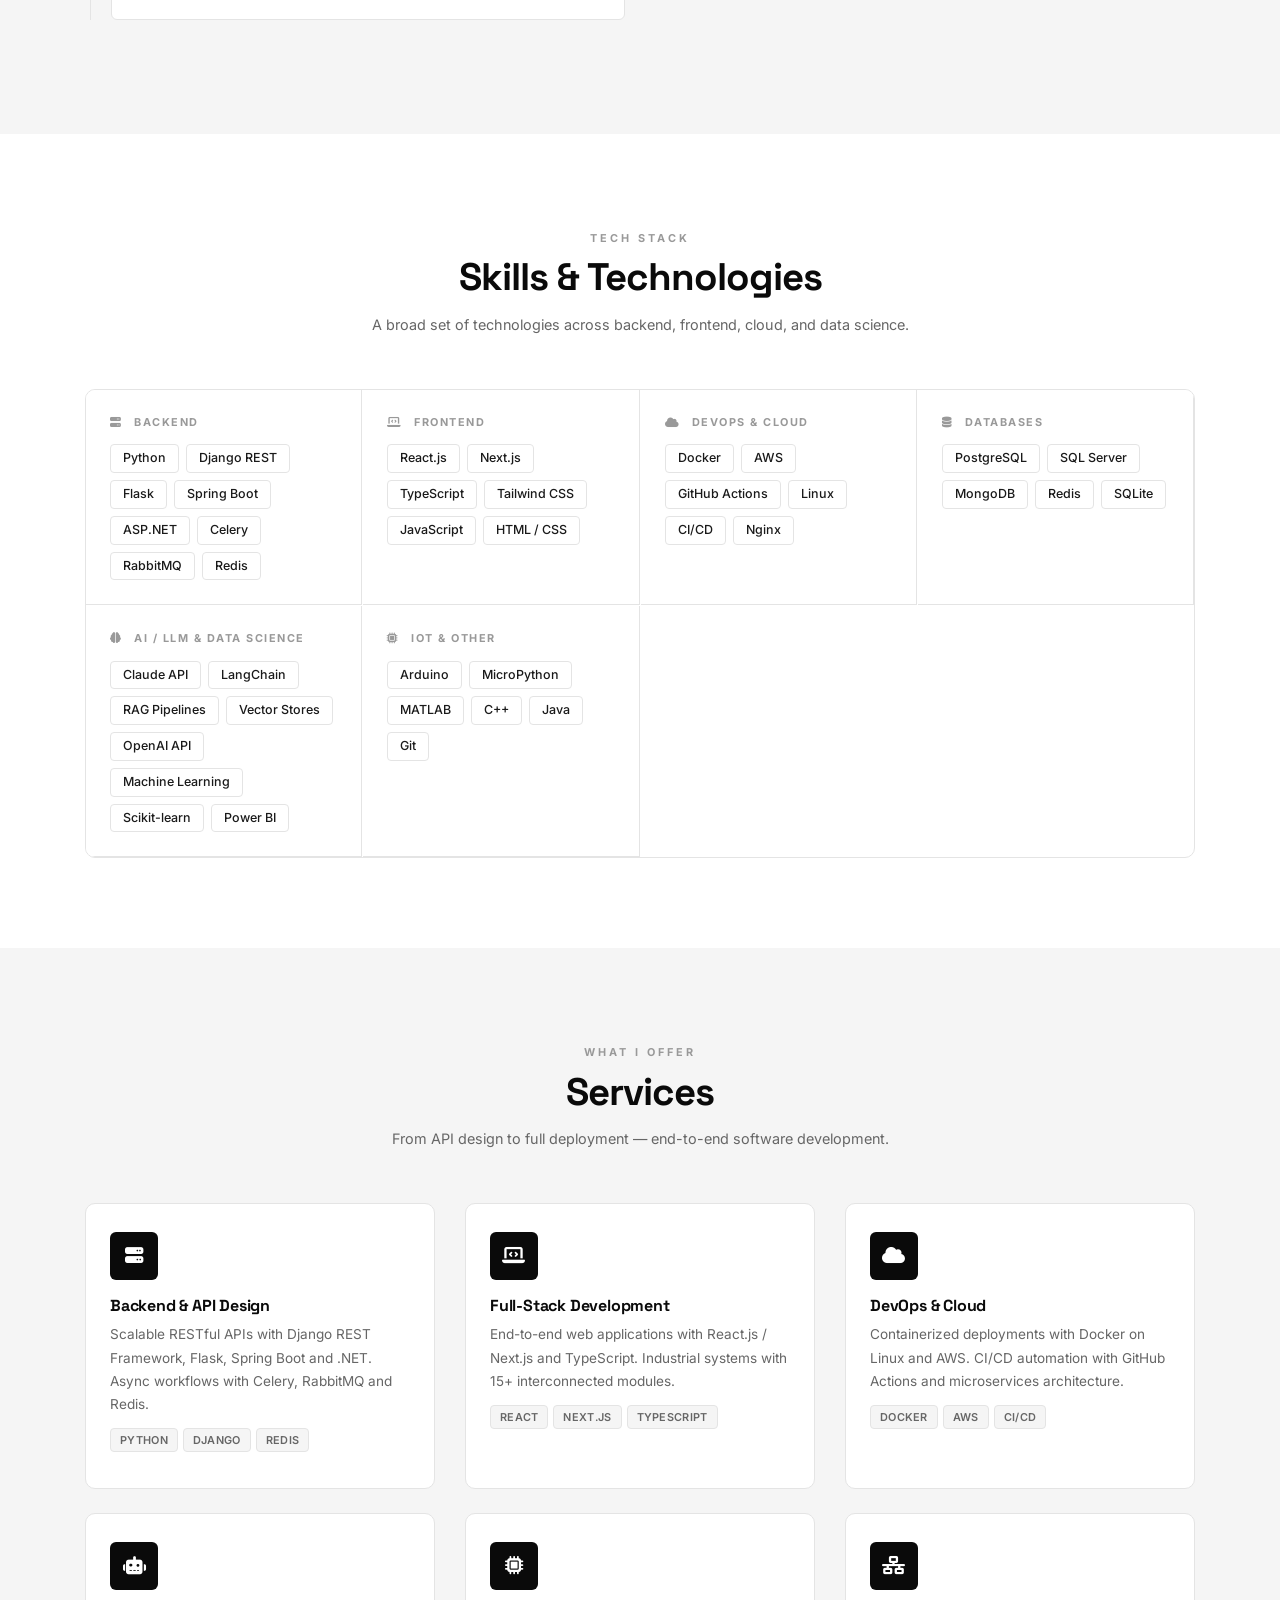
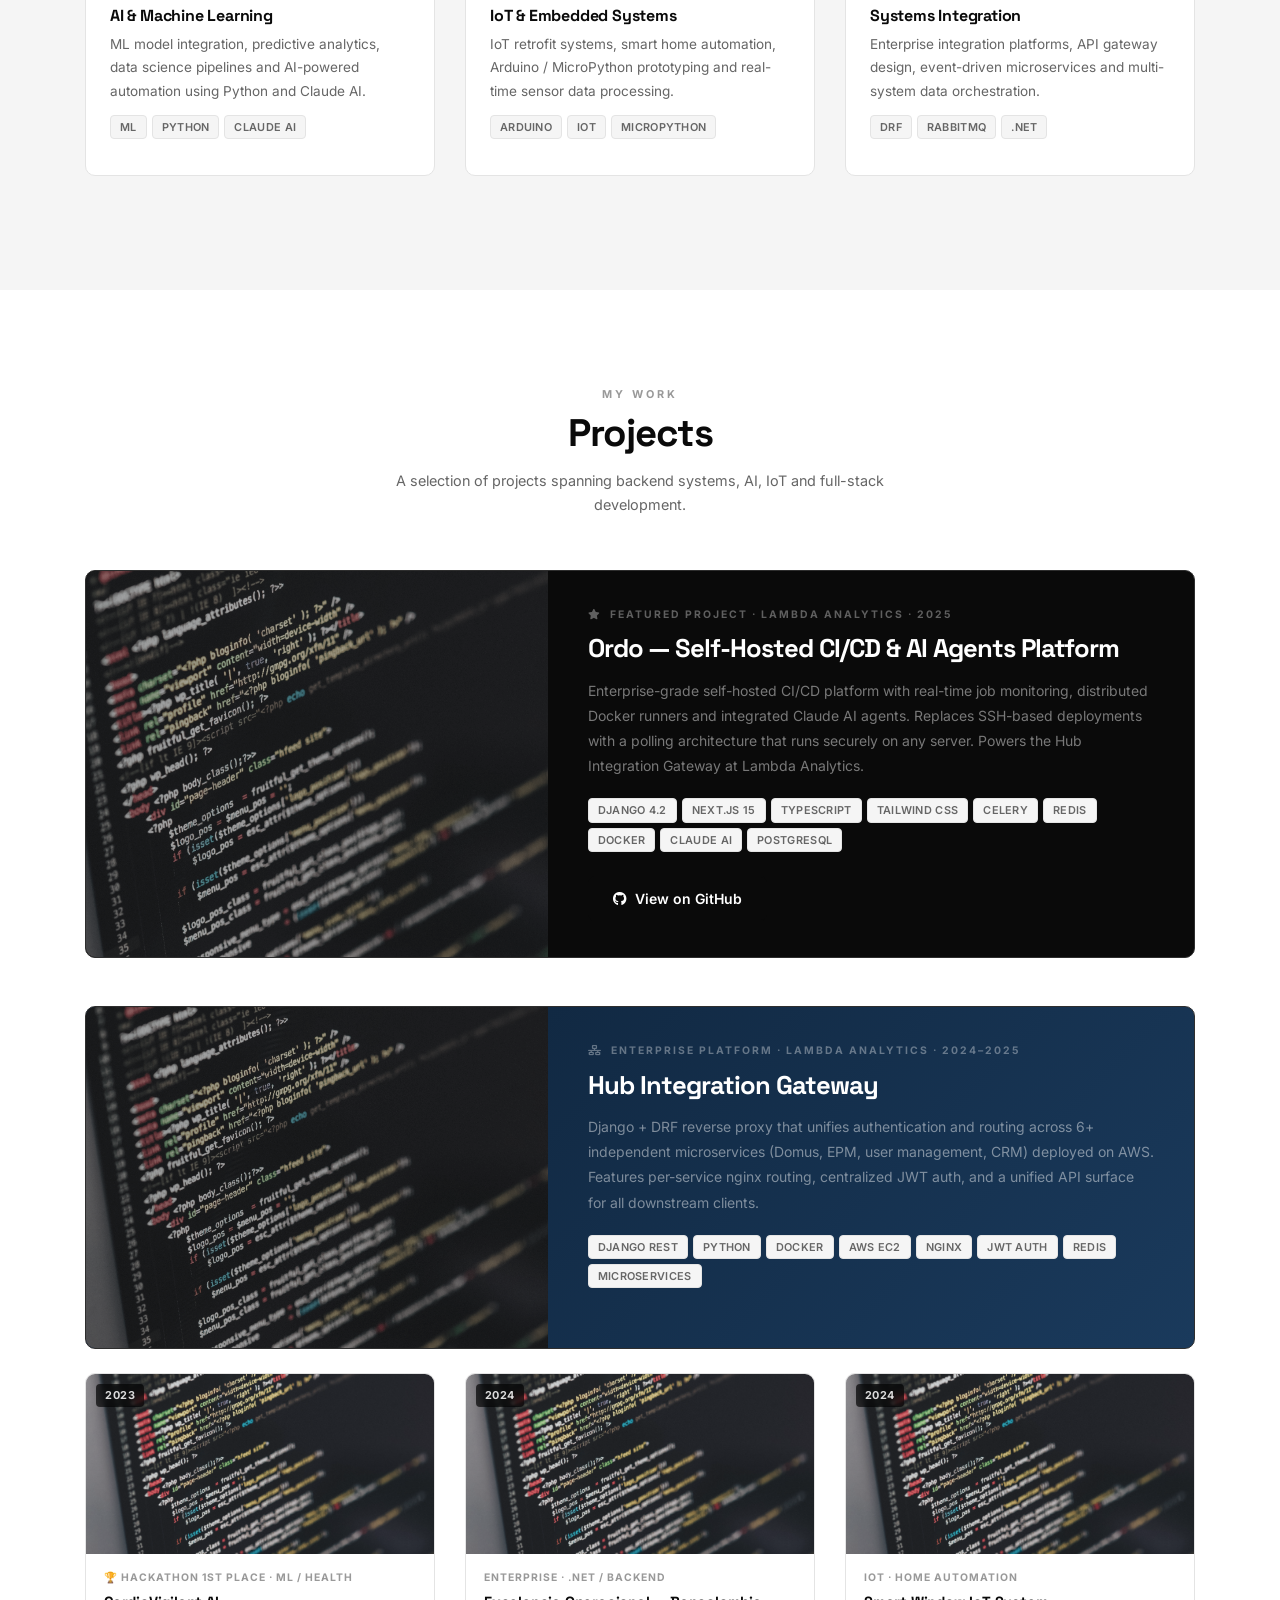
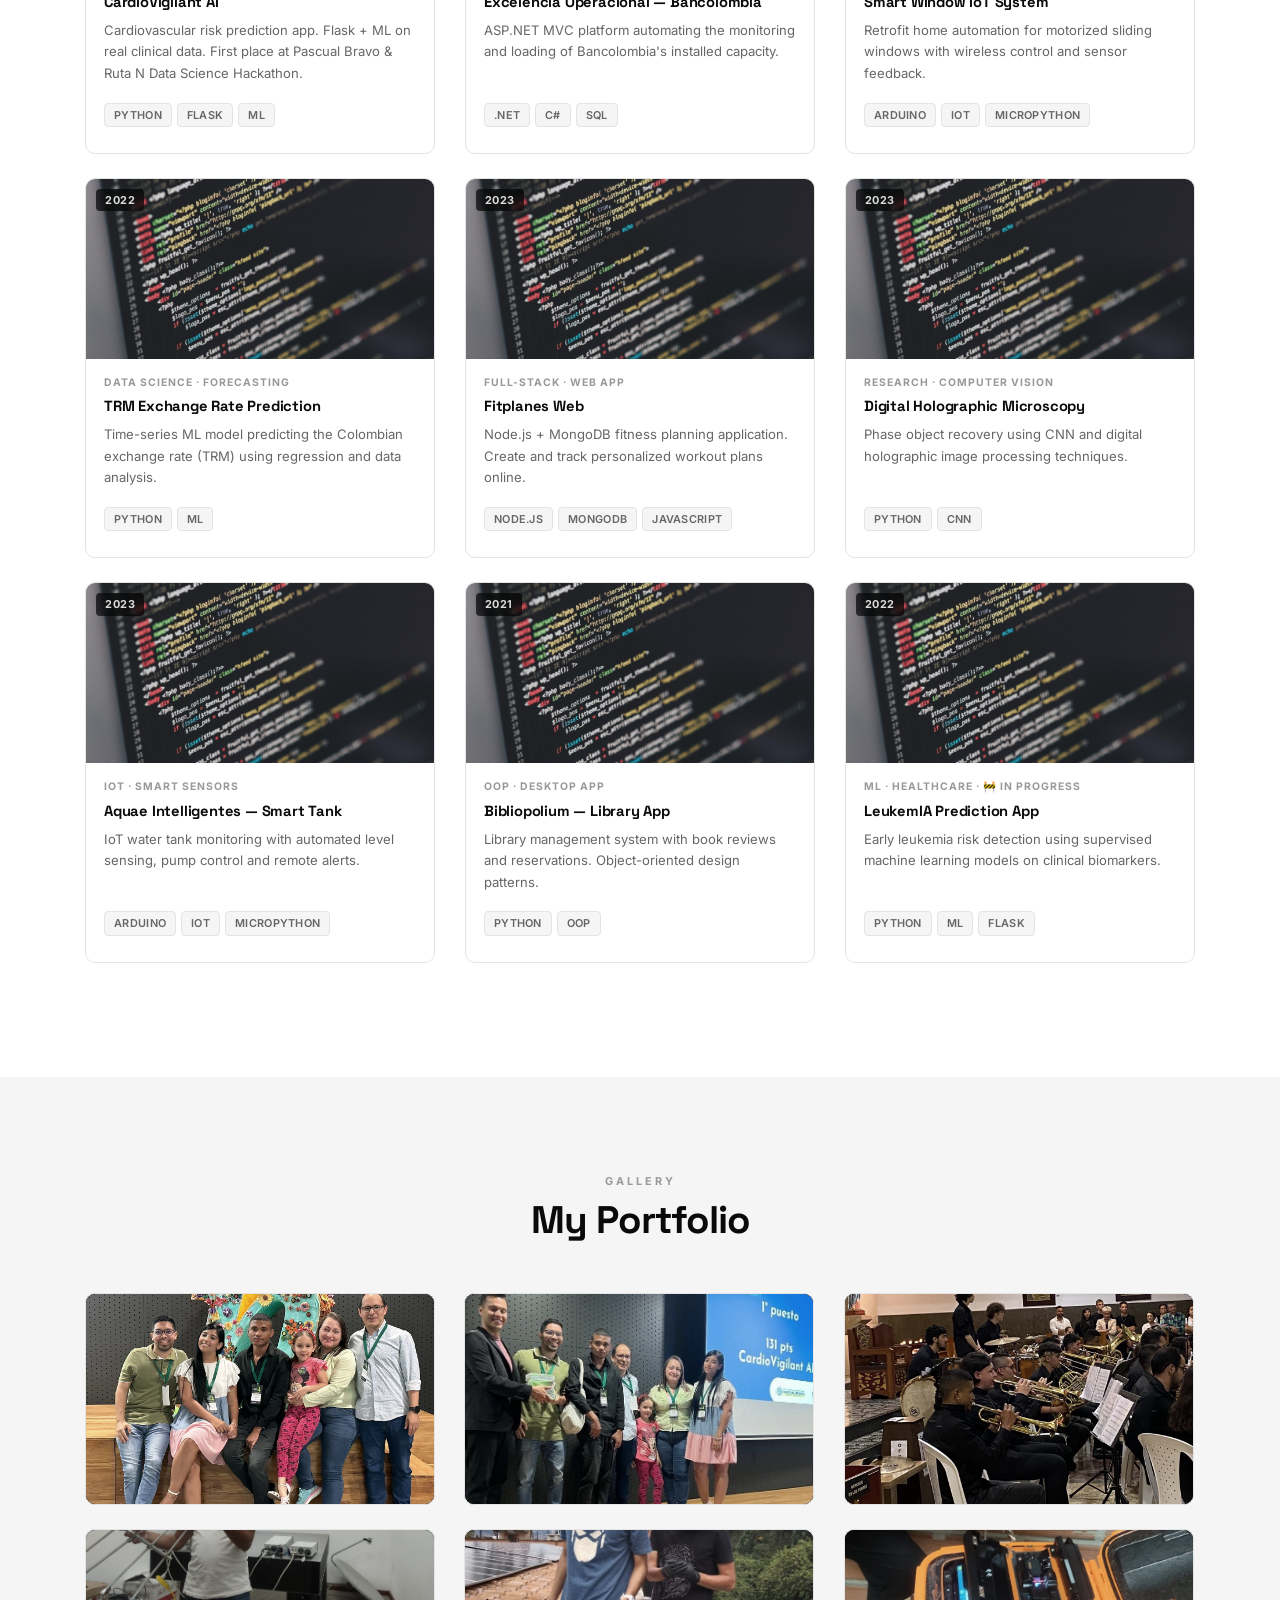
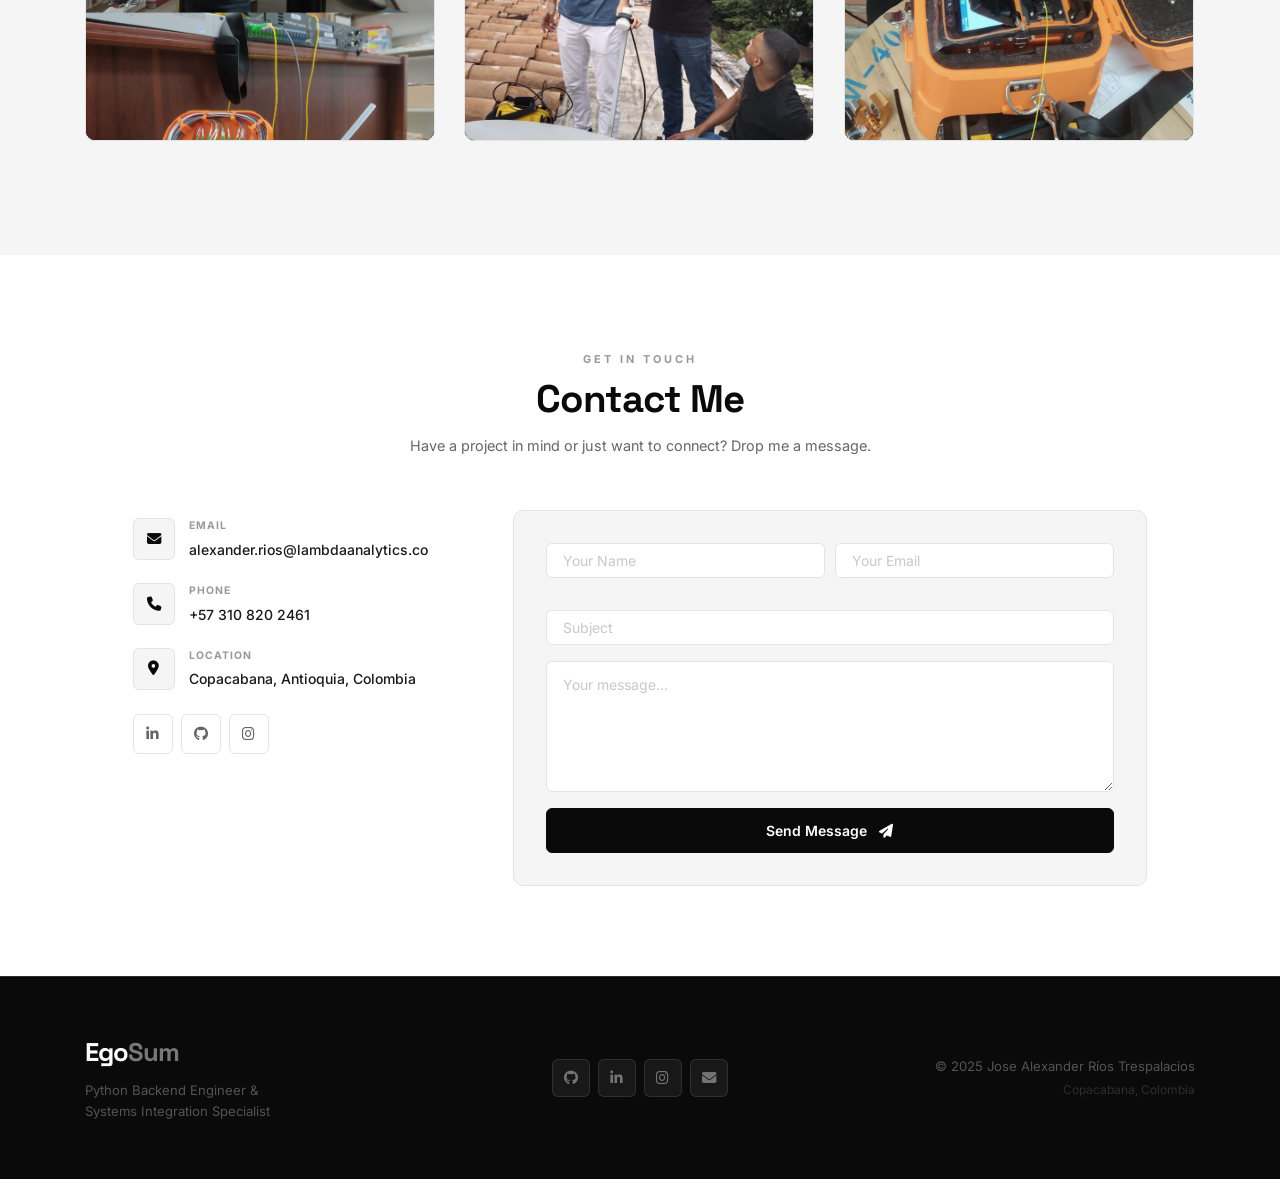
==== commit 8189e9f2: "Revert "update: sync experience, education, certifications and languages from CV" This reverts commi" ====
--- a/index.html
+++ b/index.html
@@ -148,7 +148,7 @@
                     </div>
                 </div>
                 <div class="col-lg-7 pl-lg-5">
-                    <h3 class="about-subtitle">Backend Developer &amp; Platform Builder</h3>
+                    <h3 class="about-subtitle">Telecommunications Engineer &amp; Backend Architect</h3>
                     <p class="about-text">Specialized in backend architecture and microservices integration. I design and build distributed, high-performance systems that prioritize reliability, observability, and low operational overhead — from REST APIs and integration layers with Django REST Framework, Flask, Spring Boot, and .NET, to async task pipelines with Celery, Redis, and RabbitMQ.</p>
                     <p class="about-text">Currently building <strong>Ordo</strong> — a self-hosted CI/CD + monitoring platform with AI agents (Claude API) for automated deployments across multi-server environments — and the <strong>Hub Integration Gateway</strong>, a Django + DRF reverse proxy that unifies authentication and routing across 6+ independent microservices on AWS. Also building LLM-powered tooling: RAG pipelines with LangChain and vector stores, Claude API tool-use agents, and OpenAI integrations.</p>
 
@@ -167,7 +167,7 @@
                         </div>
                         <div class="about-info-item">
                             <span class="info-label">Phone</span>
-                            <span class="info-value">+57 323 253 1398</span>
+                            <span class="info-value">+57 310 820 2461</span>
                         </div>
                         <div class="about-info-item">
                             <span class="info-label">Degree</span>
@@ -244,24 +244,22 @@
                             <div class="timeline-content">
                                 <div class="timeline-date">Aug 2024 — Present</div>
                                 <h5 class="timeline-title">Software Developer</h5>
-                                <div class="timeline-company">Lambda Analytics · Medellín, Colombia</div>
+                                <div class="timeline-company">Lambda Analytics</div>
                                 <ul class="timeline-list">
-                                    <li>Automated financial data extraction from <strong>12 banks</strong> using bots; ETL pipeline cross-references third-party data and auto-generates accounting entries in SAP</li>
-                                    <li>Data consolidation platform for <strong>Banistmo</strong> (international banks) with automated reconciliation and accounting entries</li>
-                                    <li>Web-based purchase order system; asynchronous APIs with message queues (MQ) to integrate AI agent tools and enterprise systems</li>
-                                    <li><strong>Hub Integration Gateway</strong> — Django + DRF reverse proxy unifying auth &amp; routing across 6+ microservices on AWS with nginx and JWT</li>
-                                    <li><strong>Ordo</strong> — self-hosted CI/CD + monitoring platform with Claude AI agents for multi-server automated deployments</li>
-                                    <li>Containerized with Docker on AWS cloud and on-premise (Linux &amp; Windows), with automated deployment pipelines</li>
+                                    <li><strong>Hub Integration Gateway</strong> — Django + DRF reverse proxy unifying auth and routing across 6+ microservices (Domus, EPM, CRM, user mgmt) on AWS with per-service nginx routing and centralized JWT auth</li>
+                                    <li><strong>Ordo</strong> — self-hosted CI/CD + monitoring platform with Claude AI agents for automated multi-server deployments</li>
+                                    <li>Industrial management system with 15+ interconnected modules — Django REST + Next.js</li>
+                                    <li>LLM-powered tooling: RAG pipelines (LangChain + vector stores), Claude API tool-use agents</li>
+                                    <li>Async task pipelines with Celery, Redis, RabbitMQ; Docker deployments on Linux/AWS</li>
                                 </ul>
                                 <div class="tech-badges mt-2">
                                     <span class="tech-badge tb-python">Python</span>
+                                    <span class="tech-badge tb-django">Django</span>
+                                    <span class="tech-badge tb-nextjs">Next.js</span>
                                     <span class="tech-badge tb-docker">Docker</span>
-                                    <span class="tech-badge tb-nodejs">Node.js</span>
-                                    <span class="tech-badge tb-react">React</span>
                                     <span class="tech-badge tb-aws">AWS</span>
-                                    <span class="tech-badge tb-redis">RabbitMQ</span>
+                                    <span class="tech-badge tb-ai">Claude AI</span>
                                     <span class="tech-badge tb-redis">Redis</span>
-                                    <span class="tech-badge tb-ai">Claude AI</span>
                                 </div>
                             </div>
                         </div>
@@ -270,18 +268,16 @@
                             <div class="timeline-content">
                                 <div class="timeline-date">Jan 2024 — Jul 2024</div>
                                 <h5 class="timeline-title">Engineer Intern — .NET Developer</h5>
-                                <div class="timeline-company">Bancolombia · International Trade Division · Medellín</div>
+                                <div class="timeline-company">Bancolombia</div>
                                 <ul class="timeline-list">
-                                    <li>Automated the manual upload of employee productivity data, reducing a <strong>2-hour task to minutes</strong></li>
-                                    <li>New module in the internal tool <strong>"Any"</strong>: manager dashboard for collaborator performance, error tracking and departmental stats</li>
-                                    <li>Automated daily generation and delivery of consolidated remittance reports via ETL + scheduled email dispatch</li>
-                                    <li>ASP.NET MVC with layered architecture (C#, SQL)</li>
+                                    <li>ASP.NET MVC with layered architecture (C#, SQL, JavaScript)</li>
+                                    <li>Bank process automation developer</li>
+                                    <li>Automated monitoring and loading of installed capacity</li>
                                 </ul>
                                 <div class="tech-badges mt-2">
                                     <span class="tech-badge tb-dotnet">.NET</span>
                                     <span class="tech-badge tb-js">C#</span>
                                     <span class="tech-badge tb-python">SQL</span>
-                                    <span class="tech-badge tb-js">ASP.NET MVC</span>
                                 </div>
                             </div>
                         </div>
@@ -289,12 +285,12 @@
                             <div class="timeline-dot"></div>
                             <div class="timeline-content">
                                 <div class="timeline-date">Aug 2023 — Dec 2023</div>
-                                <h5 class="timeline-title">Academic Assistant</h5>
+                                <h5 class="timeline-title">Academic Mentor</h5>
                                 <div class="timeline-company">Universidad de Medellín</div>
                                 <ul class="timeline-list">
                                     <li>Machine learning processes in Python</li>
-                                    <li>Digital holographic images applying image processing</li>
-                                    <li>Convolutional neural network architecture with Python</li>
+                                    <li>Digital holographic images with image processing</li>
+                                    <li>CNN architecture development</li>
                                 </ul>
                                 <div class="tech-badges mt-2">
                                     <span class="tech-badge tb-python">Python</span>
@@ -316,7 +312,7 @@
                                 <div class="timeline-date">2016 — 2025</div>
                                 <h5 class="timeline-title">Telecommunications Engineer</h5>
                                 <div class="timeline-company">Universidad de Medellín</div>
-                                <p class="timeline-text">Emphasis in Data Science and Software Development · Python · AWS · Machine Learning · Signal Processing · IoT · Neural Networks · Cloud Computing · OOP</p>
+                                <p class="timeline-text">Data Science · Python · AWS · Machine Learning · Signal Processing · IoT · Neural Networks · Optical Fiber · Cloud Computing · OOP · Project Management</p>
                             </div>
                         </div>
                         <div class="timeline-item">
@@ -325,32 +321,26 @@
                                 <div class="timeline-date">2023</div>
                                 <div class="award-badge"><i class="fas fa-trophy mr-1"></i> 1st Place</div>
                                 <h5 class="timeline-title">Hackathon Data Science — CardioVigilant AI</h5>
-                                <div class="timeline-company">Inst. Universitaria Pascual Bravo &amp; Ruta N</div>
-                                <p class="timeline-text">Cardiovascular risk prediction using Flask and ML on real clinical data.</p>
+                                <div class="timeline-company">Pascual Bravo &amp; Ruta N, Medellín</div>
+                                <p class="timeline-text">Cardiovascular risk prediction using Flask and ML on real clinical data. Multidisciplinary team combining technical and medical domain knowledge.</p>
                             </div>
                         </div>
                         <div class="timeline-item">
                             <div class="timeline-dot"></div>
                             <div class="timeline-content">
-                                <div class="timeline-date">Certifications</div>
-                                <h5 class="timeline-title">Courses &amp; Certifications</h5>
-                                <ul class="timeline-list">
-                                    <li>Cisco CCNA 1 &amp; 2</li>
-                                    <li>Machine Learning with Python — IBM</li>
-                                    <li>Python for Data Science — IBM</li>
-                                </ul>
+                                <div class="timeline-date">2015</div>
+                                <h5 class="timeline-title">High School</h5>
+                                <div class="timeline-company">I.E. Héctor Abad Gómez</div>
+                                <p class="timeline-text">Science club — chemistry and research projects. Honorable mention for academic excellence.</p>
                             </div>
                         </div>
                         <div class="timeline-item">
                             <div class="timeline-dot"></div>
                             <div class="timeline-content">
-                                <div class="timeline-date">Languages</div>
-                                <h5 class="timeline-title">Languages</h5>
-                                <ul class="timeline-list">
-                                    <li><strong>Spanish</strong> — Native</li>
-                                    <li><strong>English</strong> — Intermediate (B2)</li>
-                                    <li><strong>Latin</strong> — Basic (A2)</li>
-                                </ul>
+                                <div class="timeline-date">2004 — 2014</div>
+                                <h5 class="timeline-title">Basic &amp; Middle School</h5>
+                                <div class="timeline-company">I.E. Monseñor Gerardo Patiño</div>
+                                <p class="timeline-text">Robotics club · Antioquia Digital Camp · electronics and programming projects · honorable mentions 9th &amp; 10th grade.</p>
                             </div>
                         </div>
                     </div>
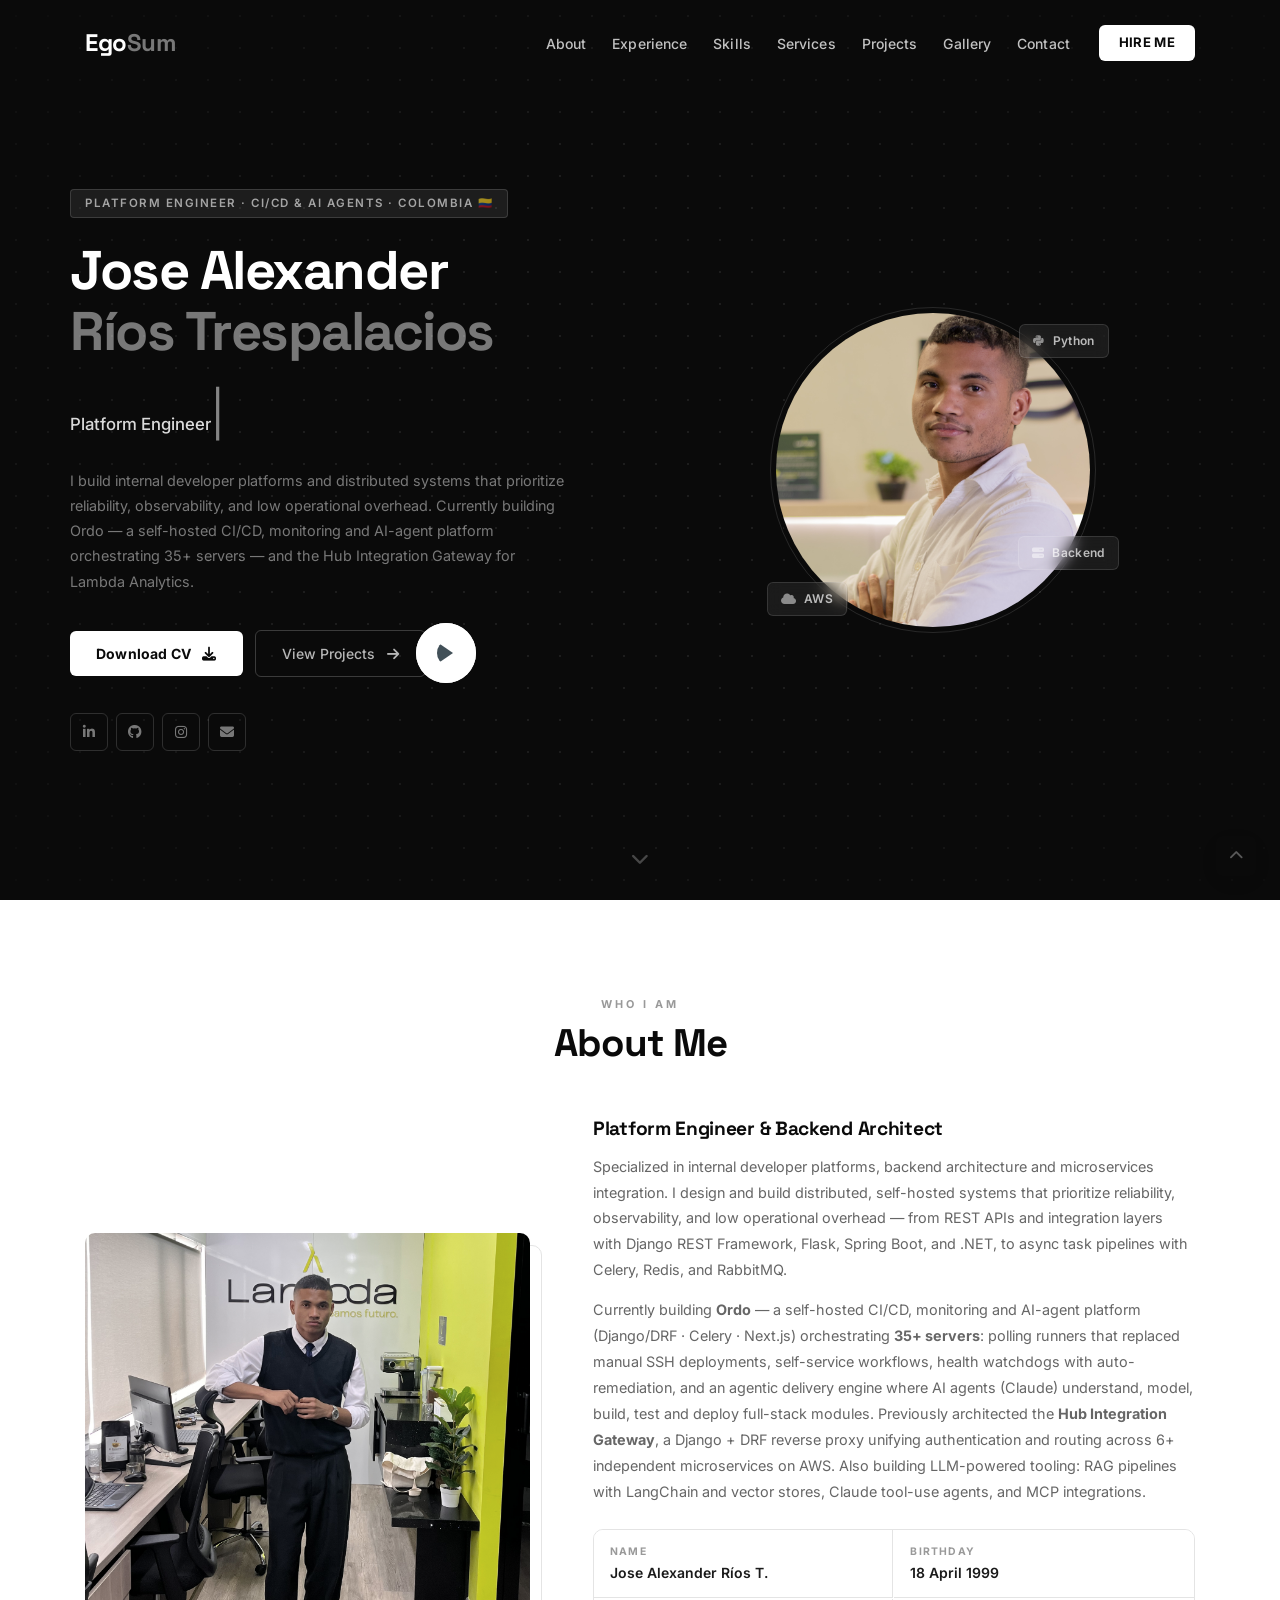
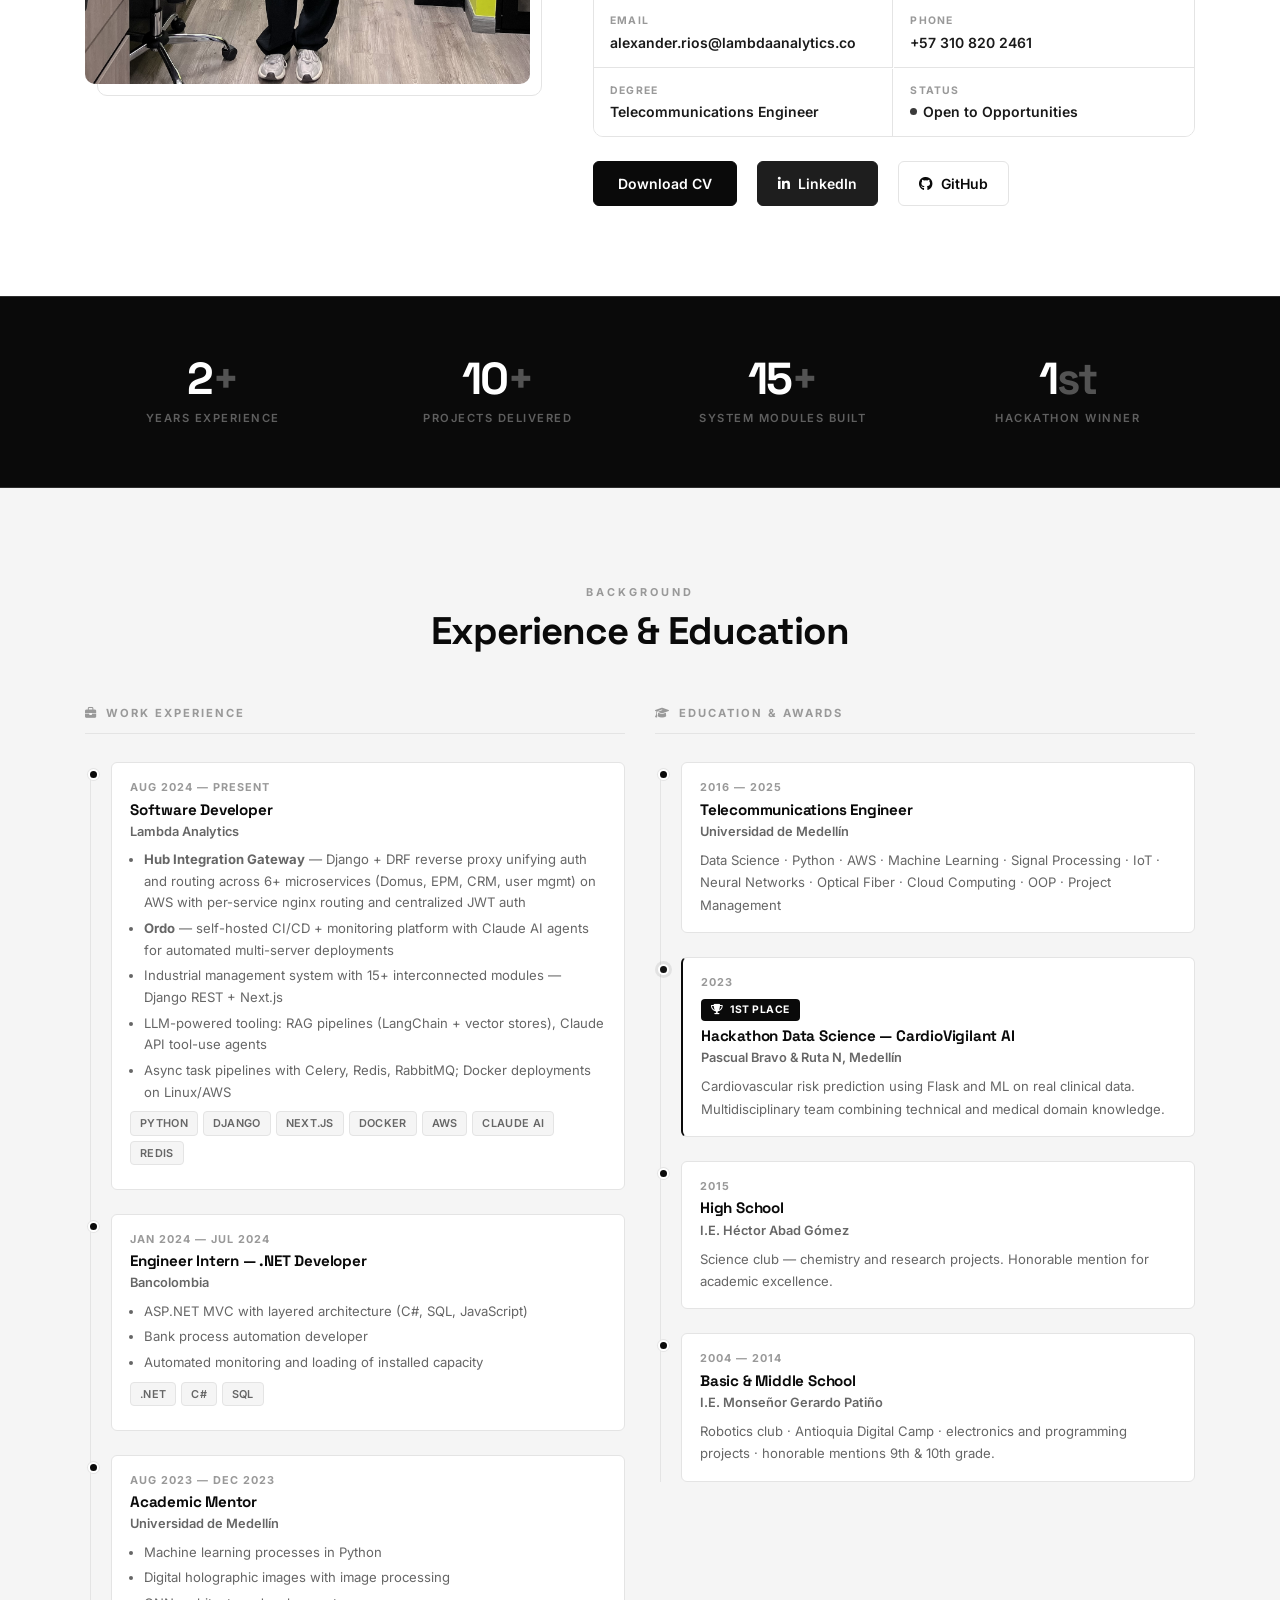
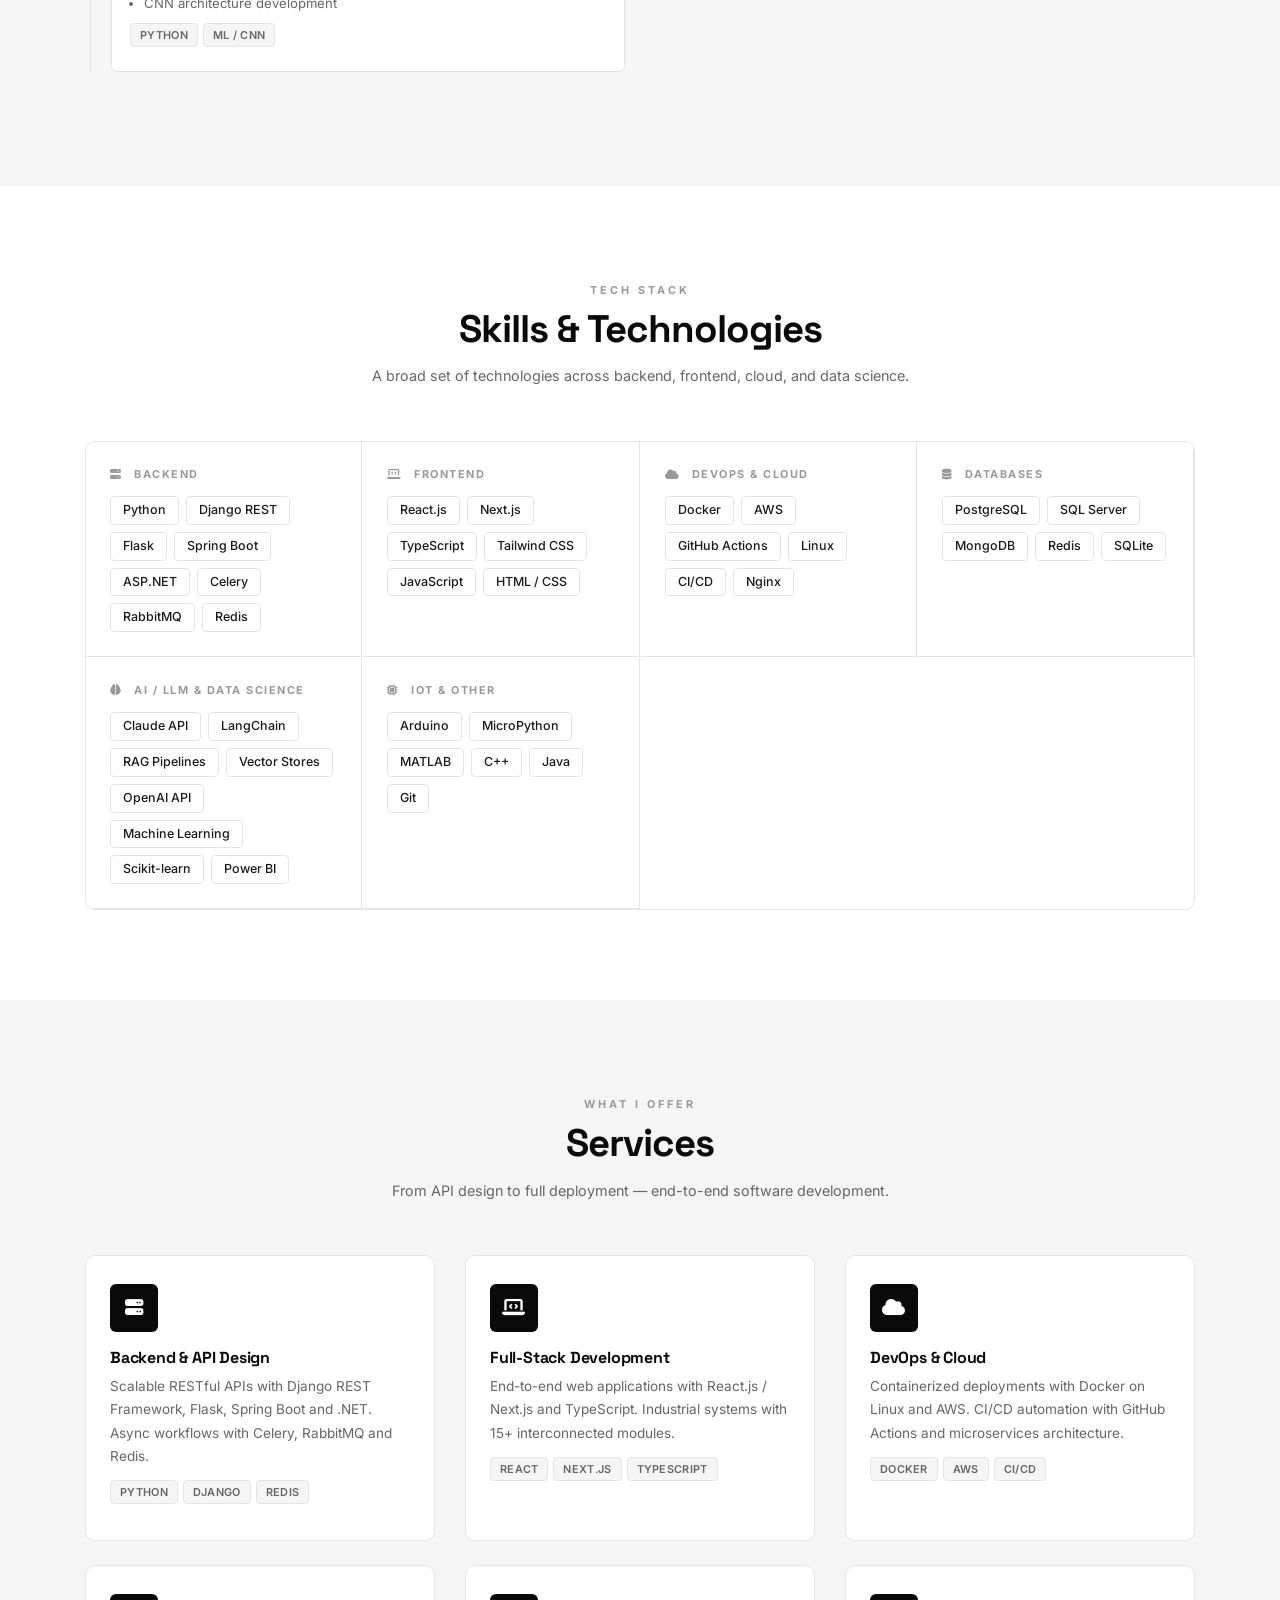
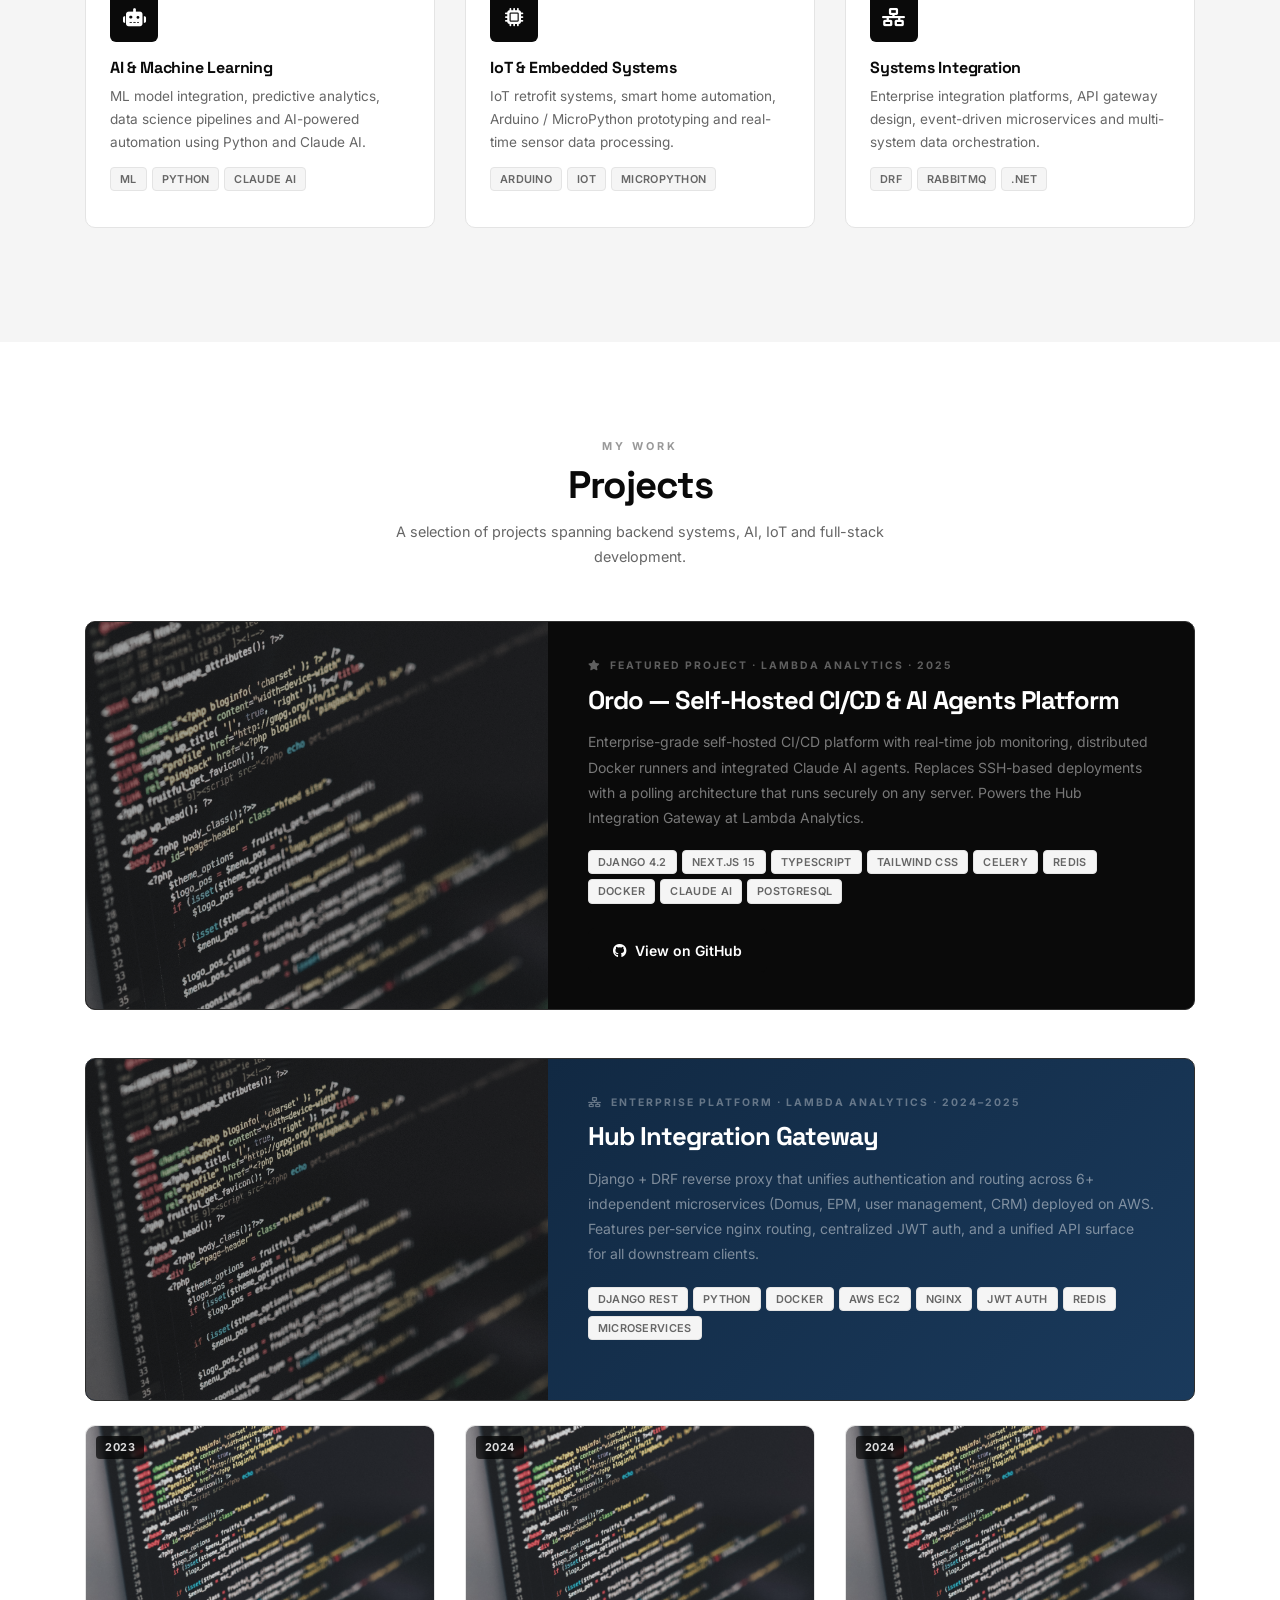
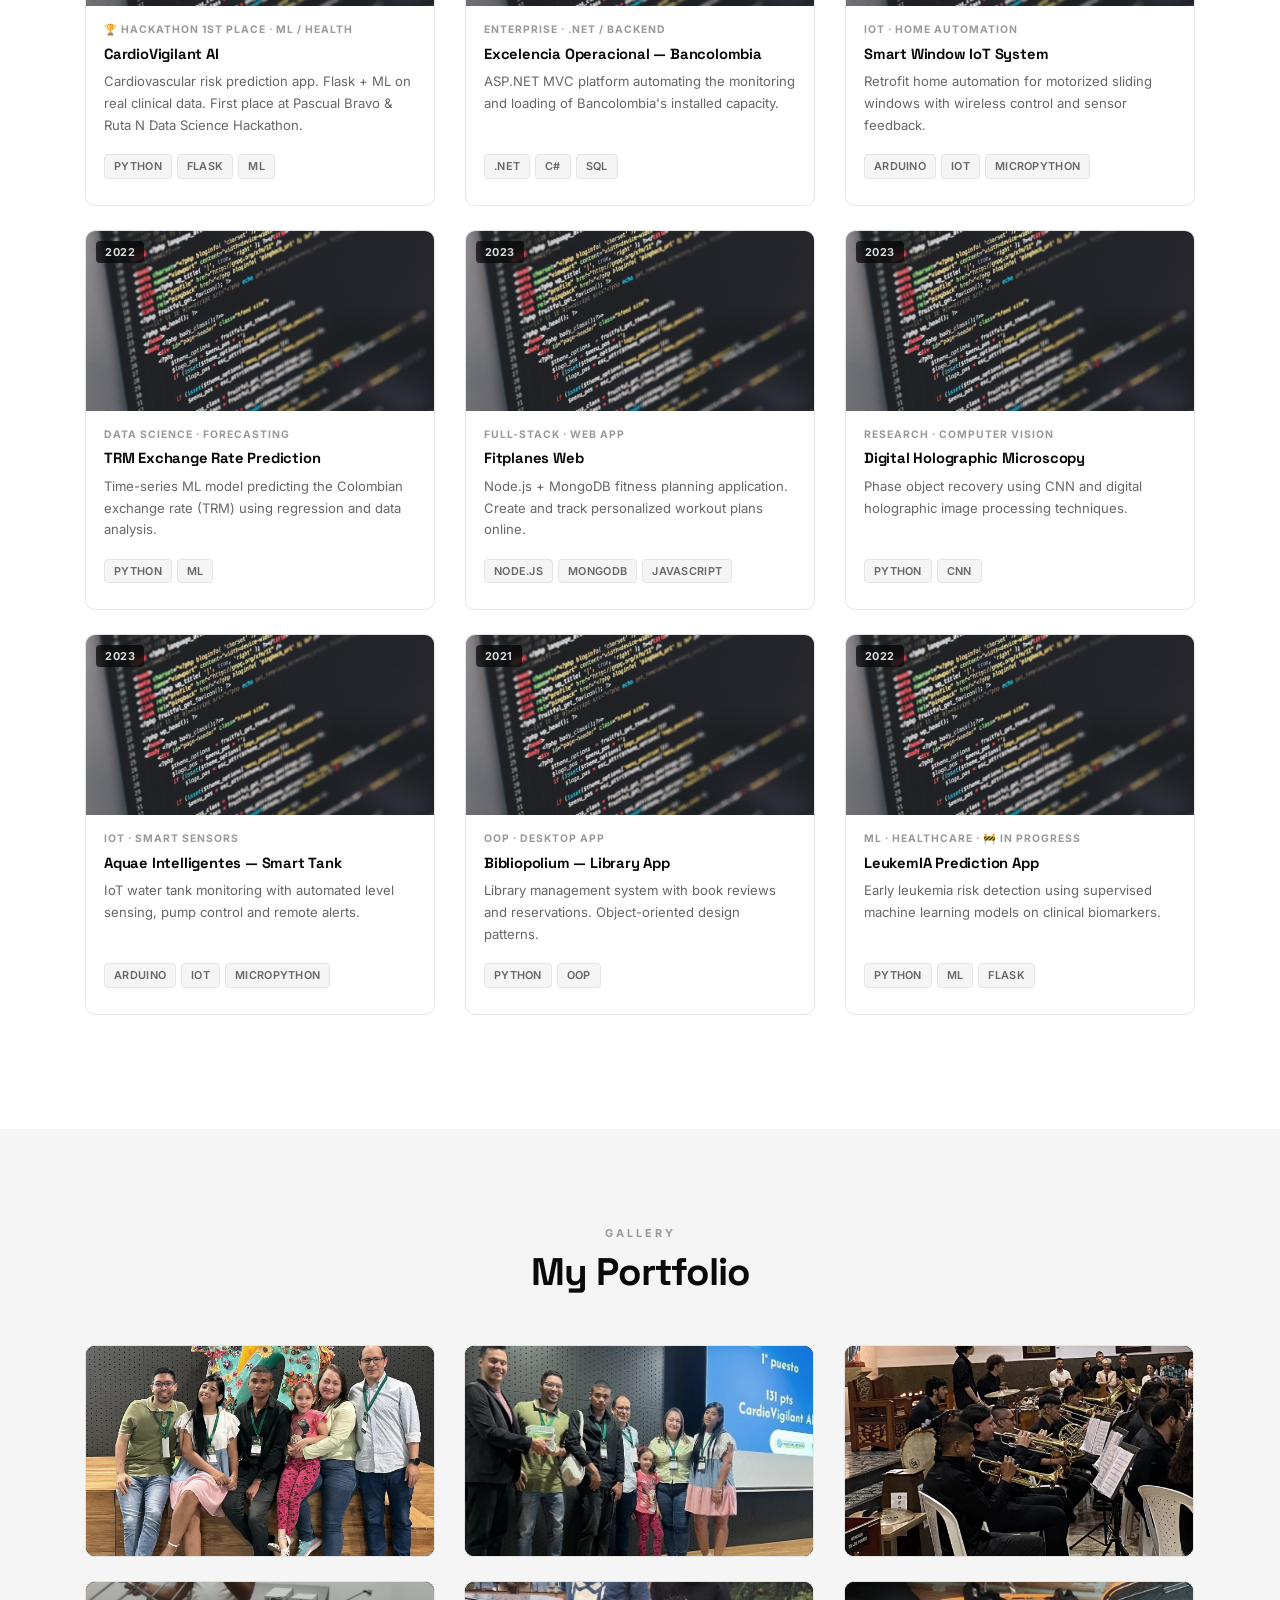
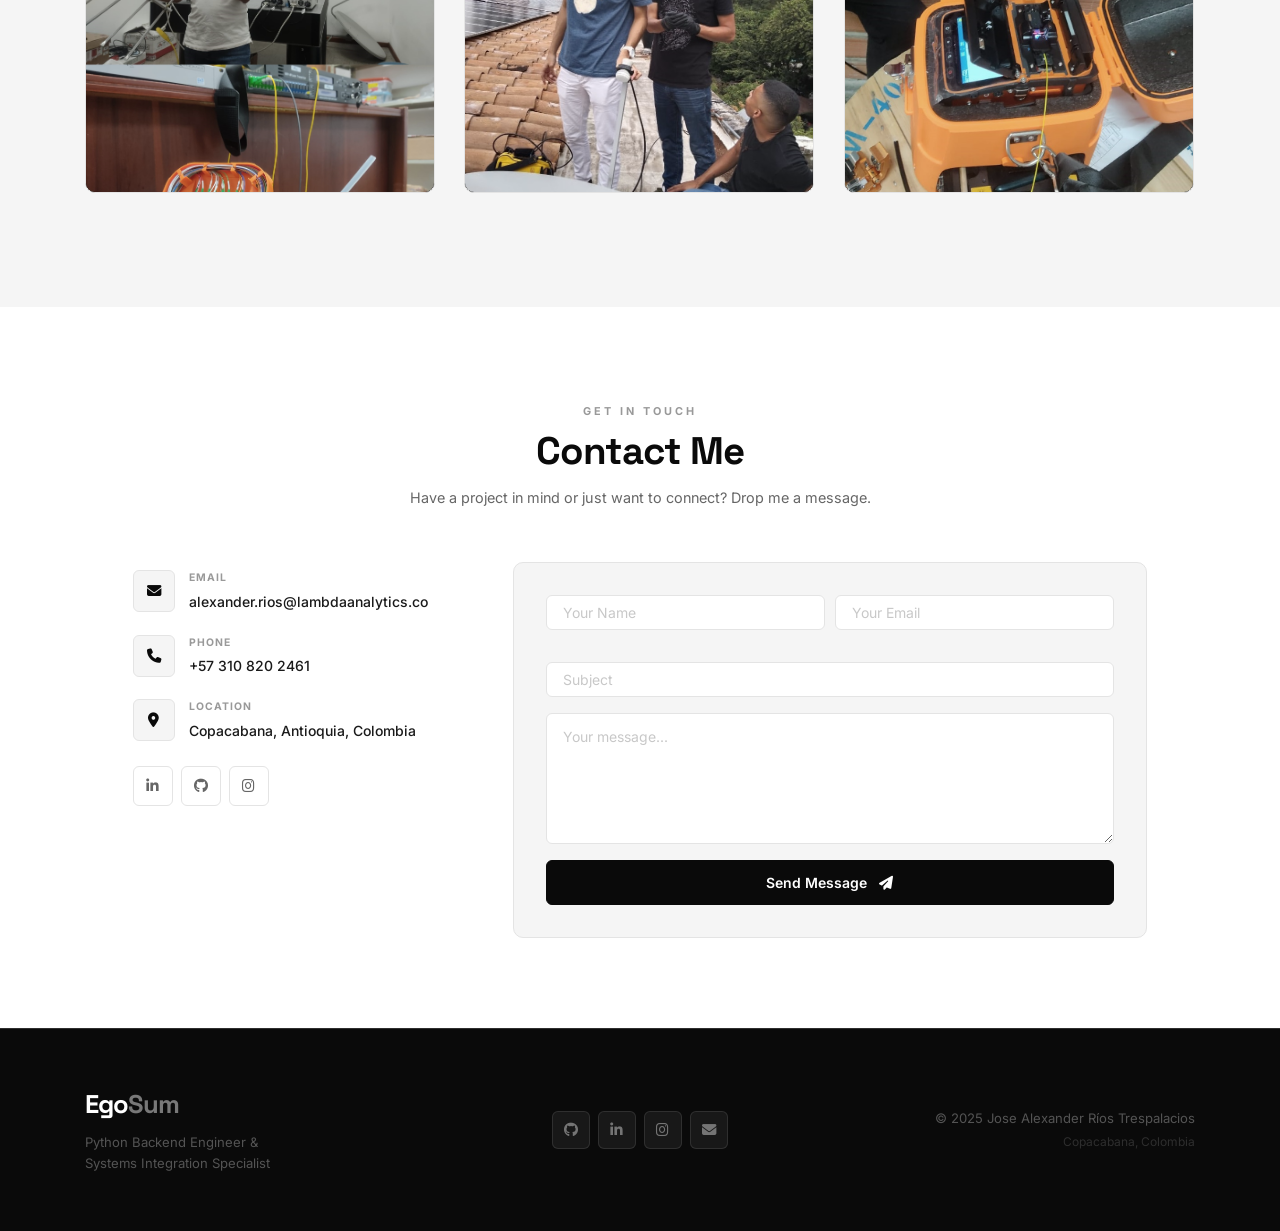
==== commit 91d98371: "Elevate positioning to Platform Engineer (hero, roles, about) + Ordo 35+ servers" ====
--- a/index.html
+++ b/index.html
@@ -79,16 +79,16 @@
         <div class="container hero-content">
             <div class="row align-items-center justify-content-center">
                 <div class="col-lg-6 order-2 order-lg-1">
-                    <div class="hero-label">Backend Architect<span class="hero-label-extra"> &middot; Microservices</span> &middot; Colombia 🇨🇴</div>
+                    <div class="hero-label">Platform Engineer<span class="hero-label-extra"> &middot; CI/CD &amp; AI Agents</span> &middot; Colombia 🇨🇴</div>
                     <h1 class="hero-name">
                         Jose Alexander<br>
                         <span class="hero-name-accent">Ríos Trespalacios</span>
                     </h1>
                     <div class="hero-role">
                         <span class="typed-text-output d-inline"></span>
-                        <div class="typed-text d-none">Backend Architect, Microservices Integration Engineer, Full-Stack Developer, LLM & AI Tooling Builder, Telecommunications Engineer</div>
-                    </div>
-                    <p class="hero-desc">Designing and building distributed, high-performance systems that prioritize reliability, observability, and low operational overhead. Currently building Ordo — a self-hosted CI/CD platform with Claude AI agents — and the Hub Integration Gateway for Lambda Analytics.</p>
+                        <div class="typed-text d-none">Platform Engineer, Backend Architect, Microservices Integration Engineer, AI-Agent Systems Builder, Full-Stack Developer, Telecommunications Engineer</div>
+                    </div>
+                    <p class="hero-desc">I build internal developer platforms and distributed systems that prioritize reliability, observability, and low operational overhead. Currently building Ordo — a self-hosted CI/CD, monitoring and AI-agent platform orchestrating 35+ servers — and the Hub Integration Gateway for Lambda Analytics.</p>
                     <div class="hero-cta">
                         <a href="img/CurriculumVitae.pdf" class="btn-hero-primary">
                             Download CV <i class="fas fa-download ml-2"></i>
@@ -148,9 +148,9 @@
                     </div>
                 </div>
                 <div class="col-lg-7 pl-lg-5">
-                    <h3 class="about-subtitle">Telecommunications Engineer &amp; Backend Architect</h3>
-                    <p class="about-text">Specialized in backend architecture and microservices integration. I design and build distributed, high-performance systems that prioritize reliability, observability, and low operational overhead — from REST APIs and integration layers with Django REST Framework, Flask, Spring Boot, and .NET, to async task pipelines with Celery, Redis, and RabbitMQ.</p>
-                    <p class="about-text">Currently building <strong>Ordo</strong> — a self-hosted CI/CD + monitoring platform with AI agents (Claude API) for automated deployments across multi-server environments — and the <strong>Hub Integration Gateway</strong>, a Django + DRF reverse proxy that unifies authentication and routing across 6+ independent microservices on AWS. Also building LLM-powered tooling: RAG pipelines with LangChain and vector stores, Claude API tool-use agents, and OpenAI integrations.</p>
+                    <h3 class="about-subtitle">Platform Engineer &amp; Backend Architect</h3>
+                    <p class="about-text">Specialized in internal developer platforms, backend architecture and microservices integration. I design and build distributed, self-hosted systems that prioritize reliability, observability, and low operational overhead — from REST APIs and integration layers with Django REST Framework, Flask, Spring Boot, and .NET, to async task pipelines with Celery, Redis, and RabbitMQ.</p>
+                    <p class="about-text">Currently building <strong>Ordo</strong> — a self-hosted CI/CD, monitoring and AI-agent platform (Django/DRF · Celery · Next.js) orchestrating <strong>35+ servers</strong>: polling runners that replaced manual SSH deployments, self-service workflows, health watchdogs with auto-remediation, and an agentic delivery engine where AI agents (Claude) understand, model, build, test and deploy full-stack modules. Previously architected the <strong>Hub Integration Gateway</strong>, a Django + DRF reverse proxy unifying authentication and routing across 6+ independent microservices on AWS. Also building LLM-powered tooling: RAG pipelines with LangChain and vector stores, Claude tool-use agents, and MCP integrations.</p>
 
                     <div class="about-info-grid">
                         <div class="about-info-item">
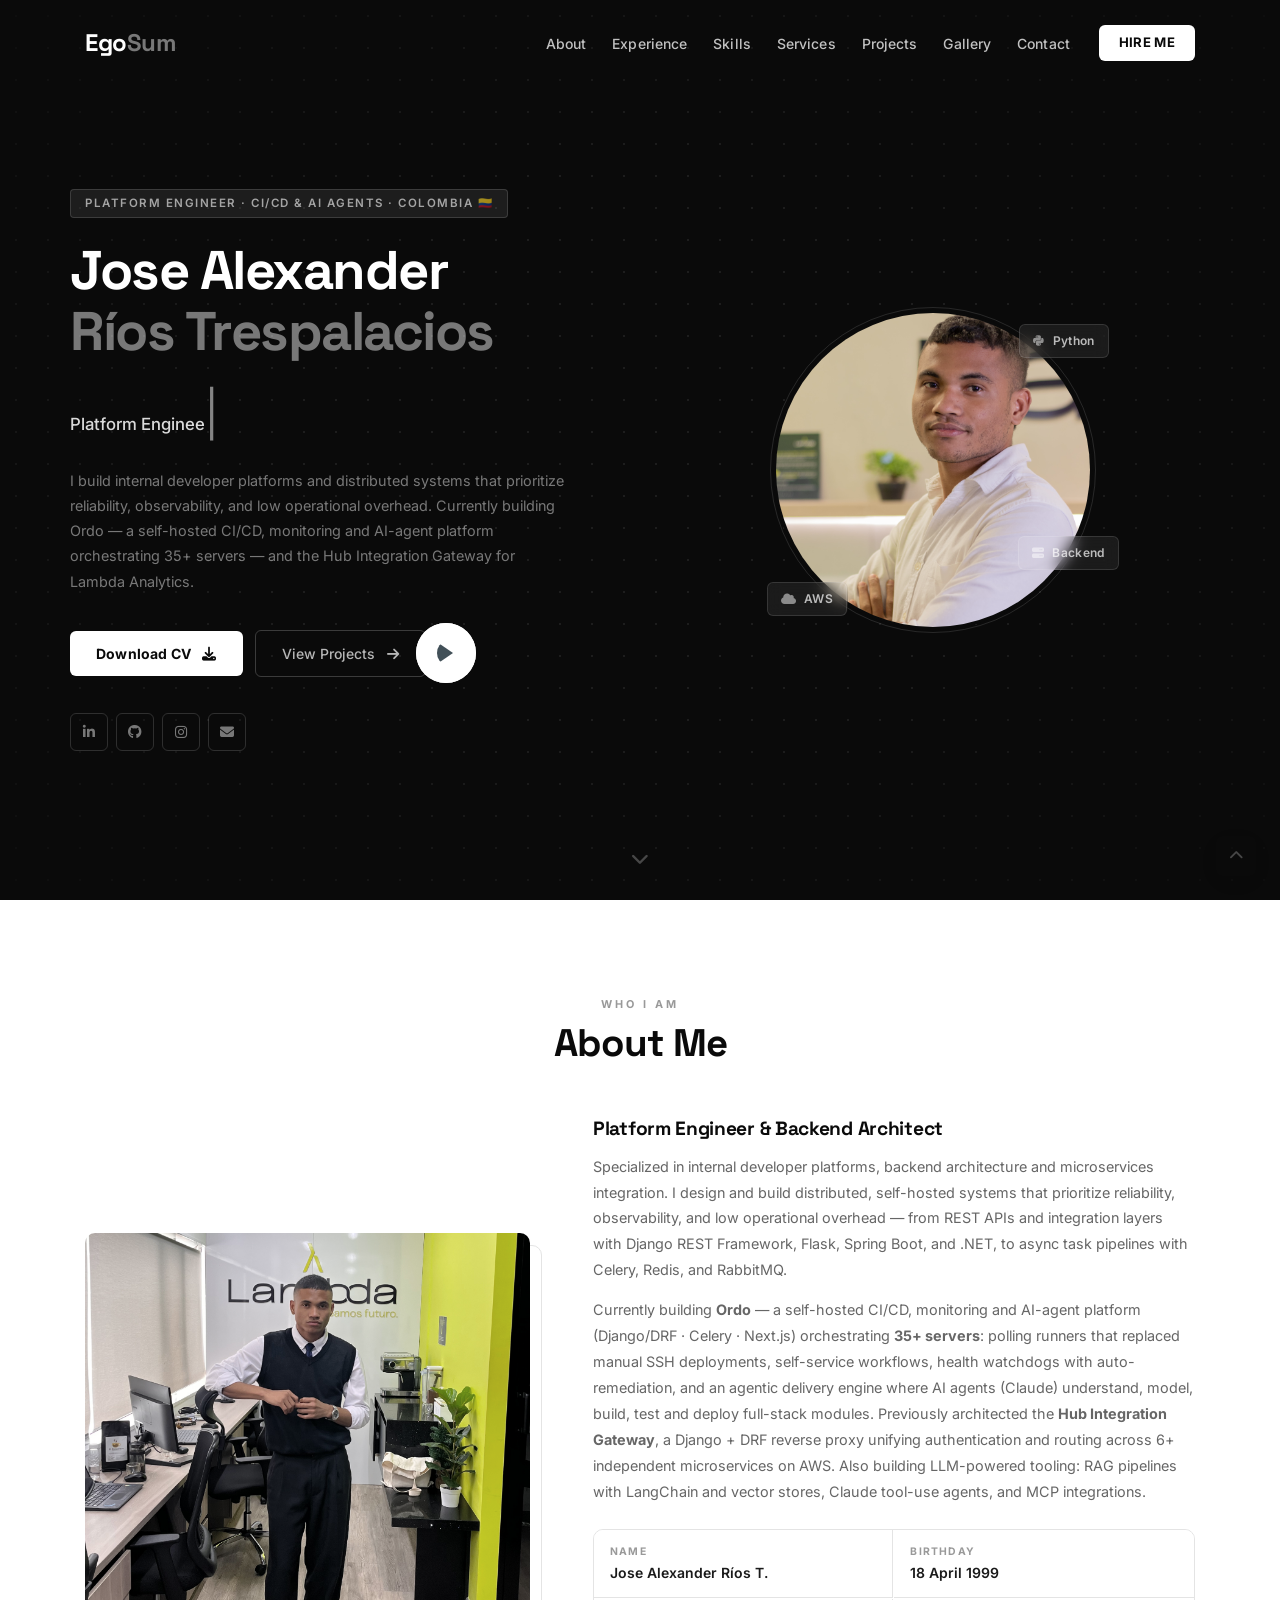
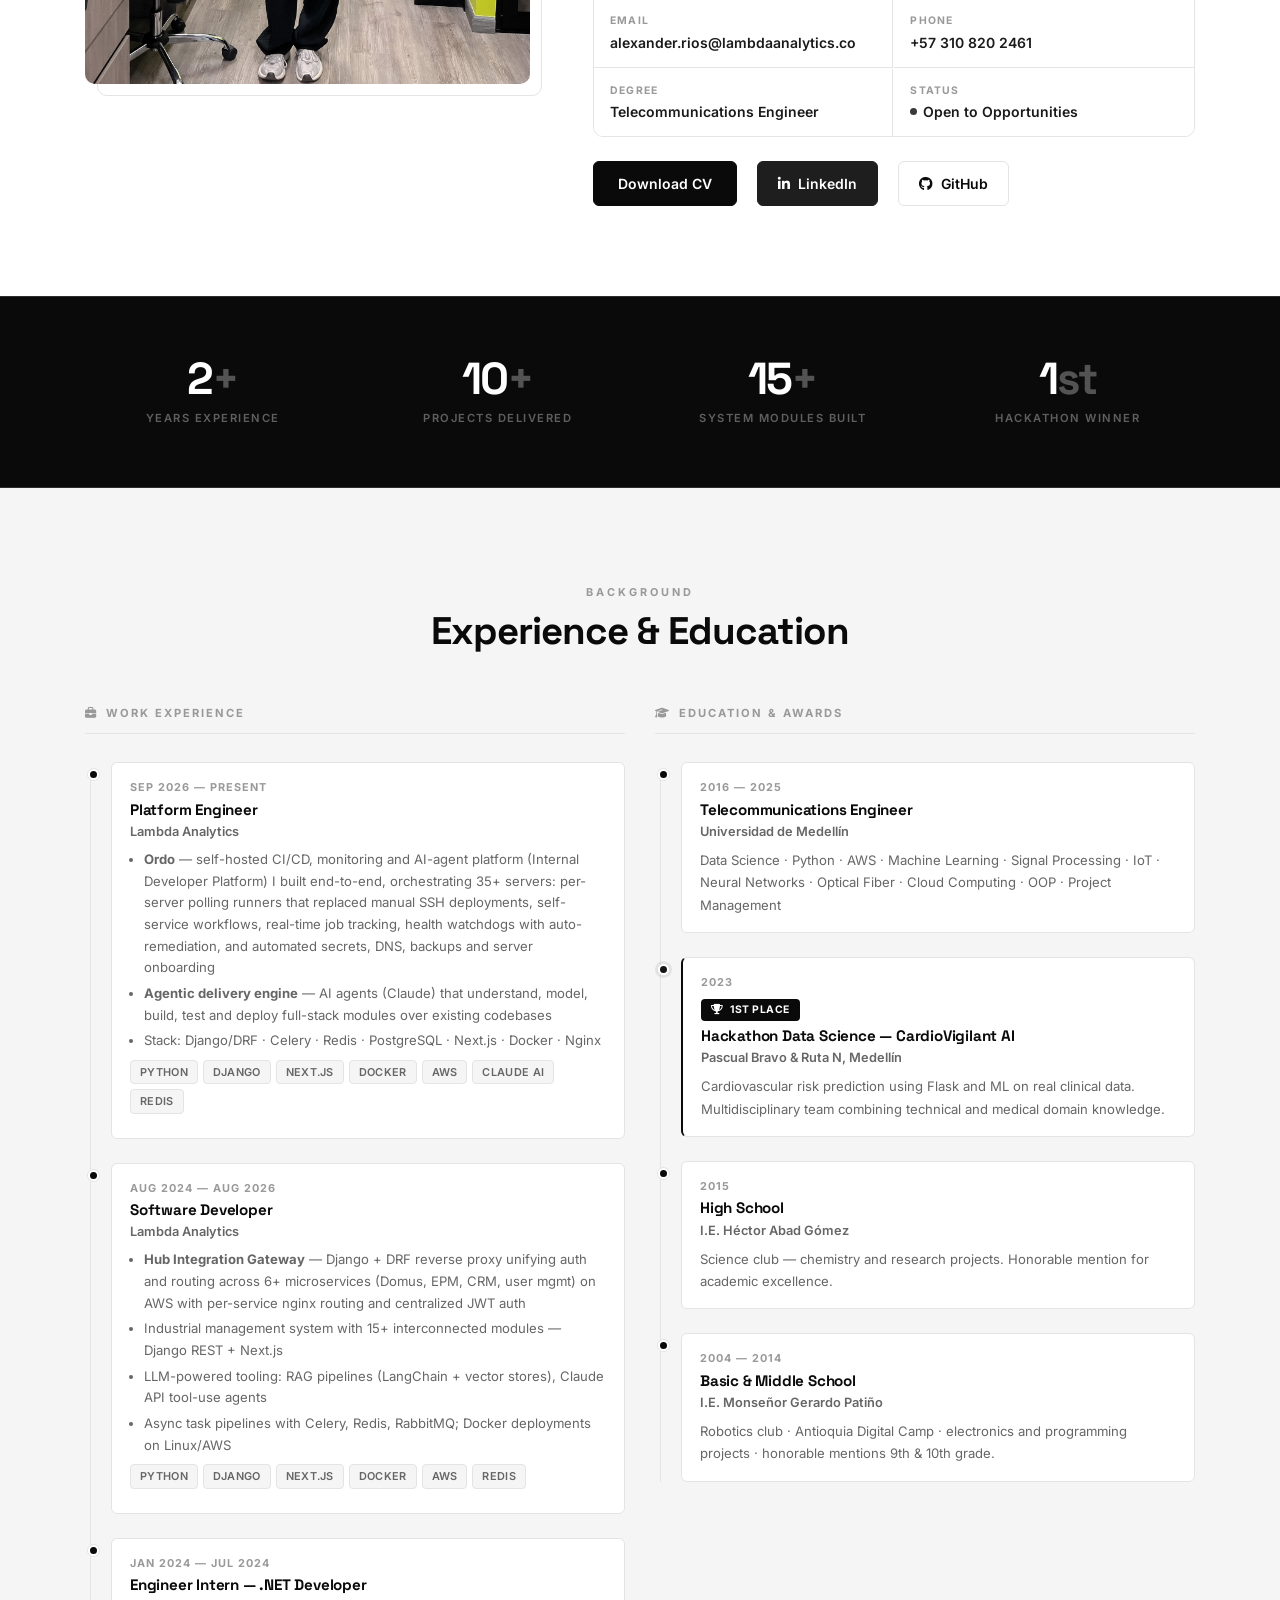
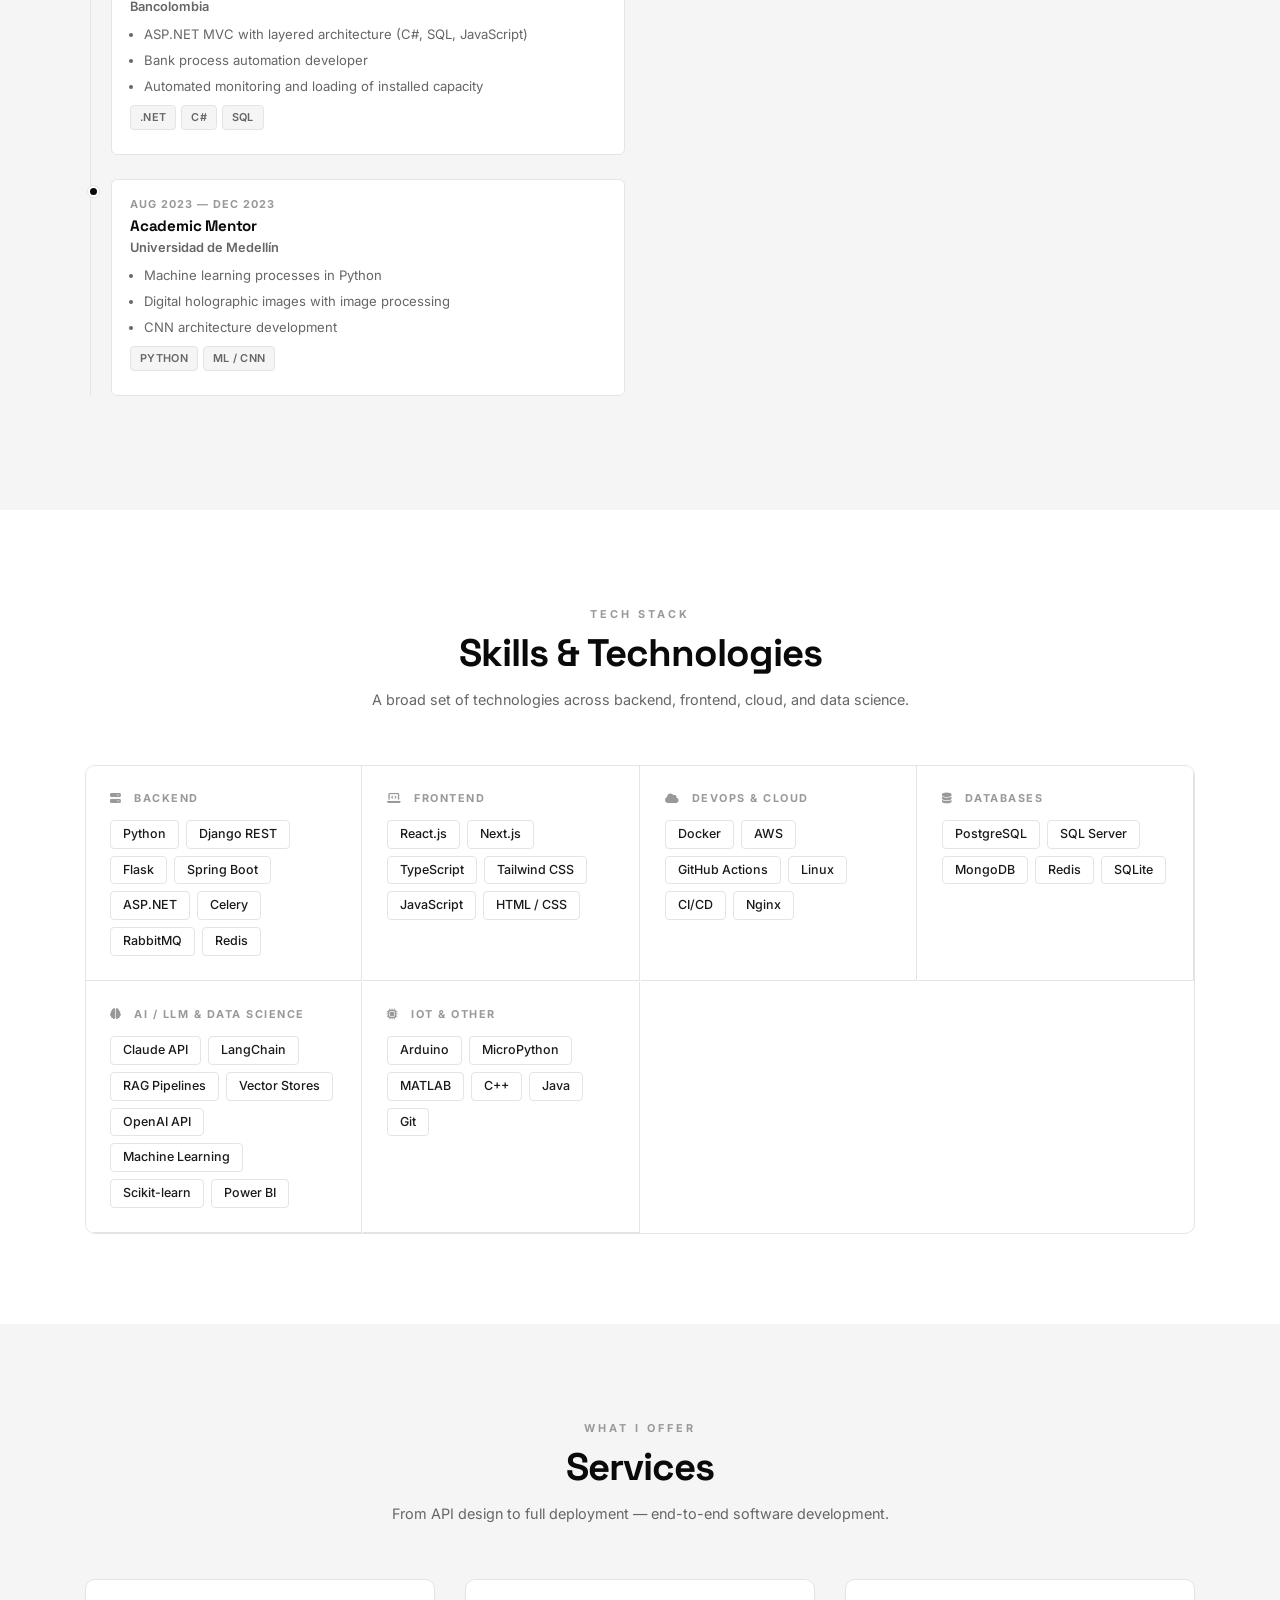
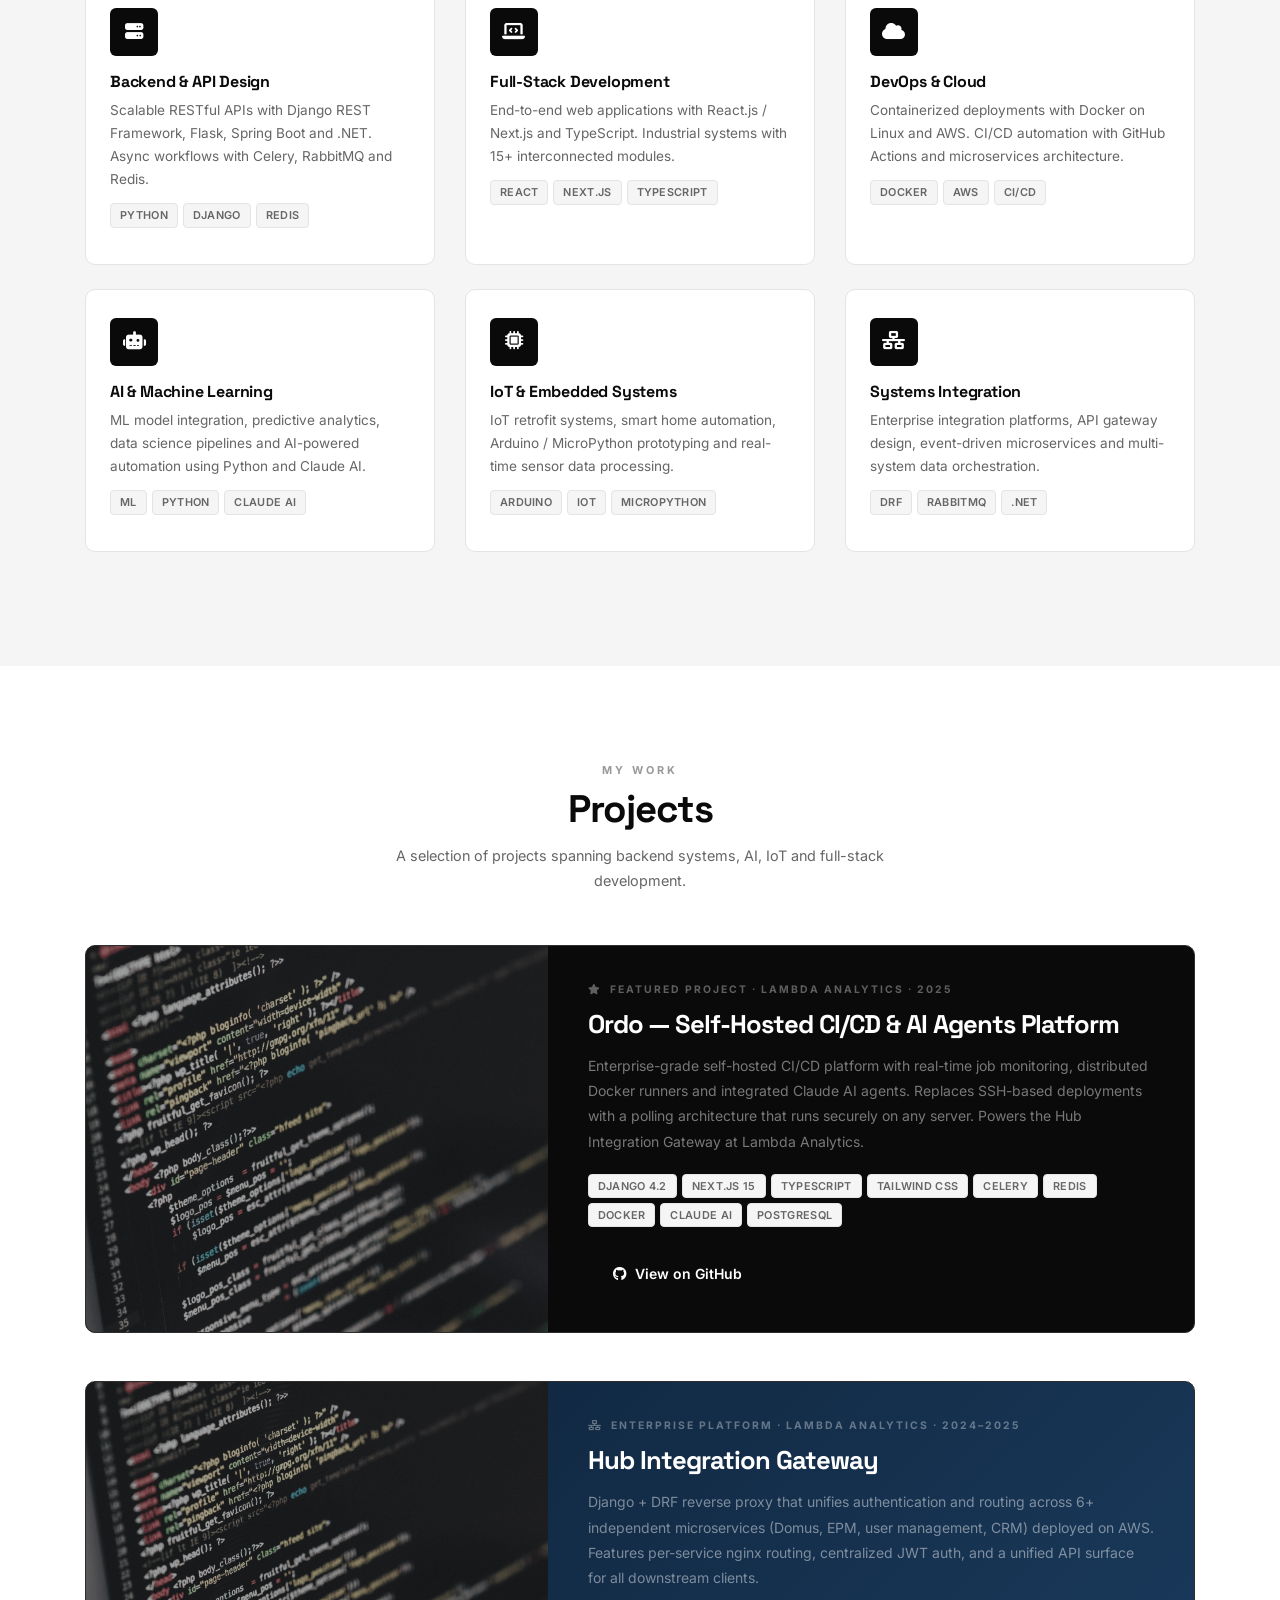
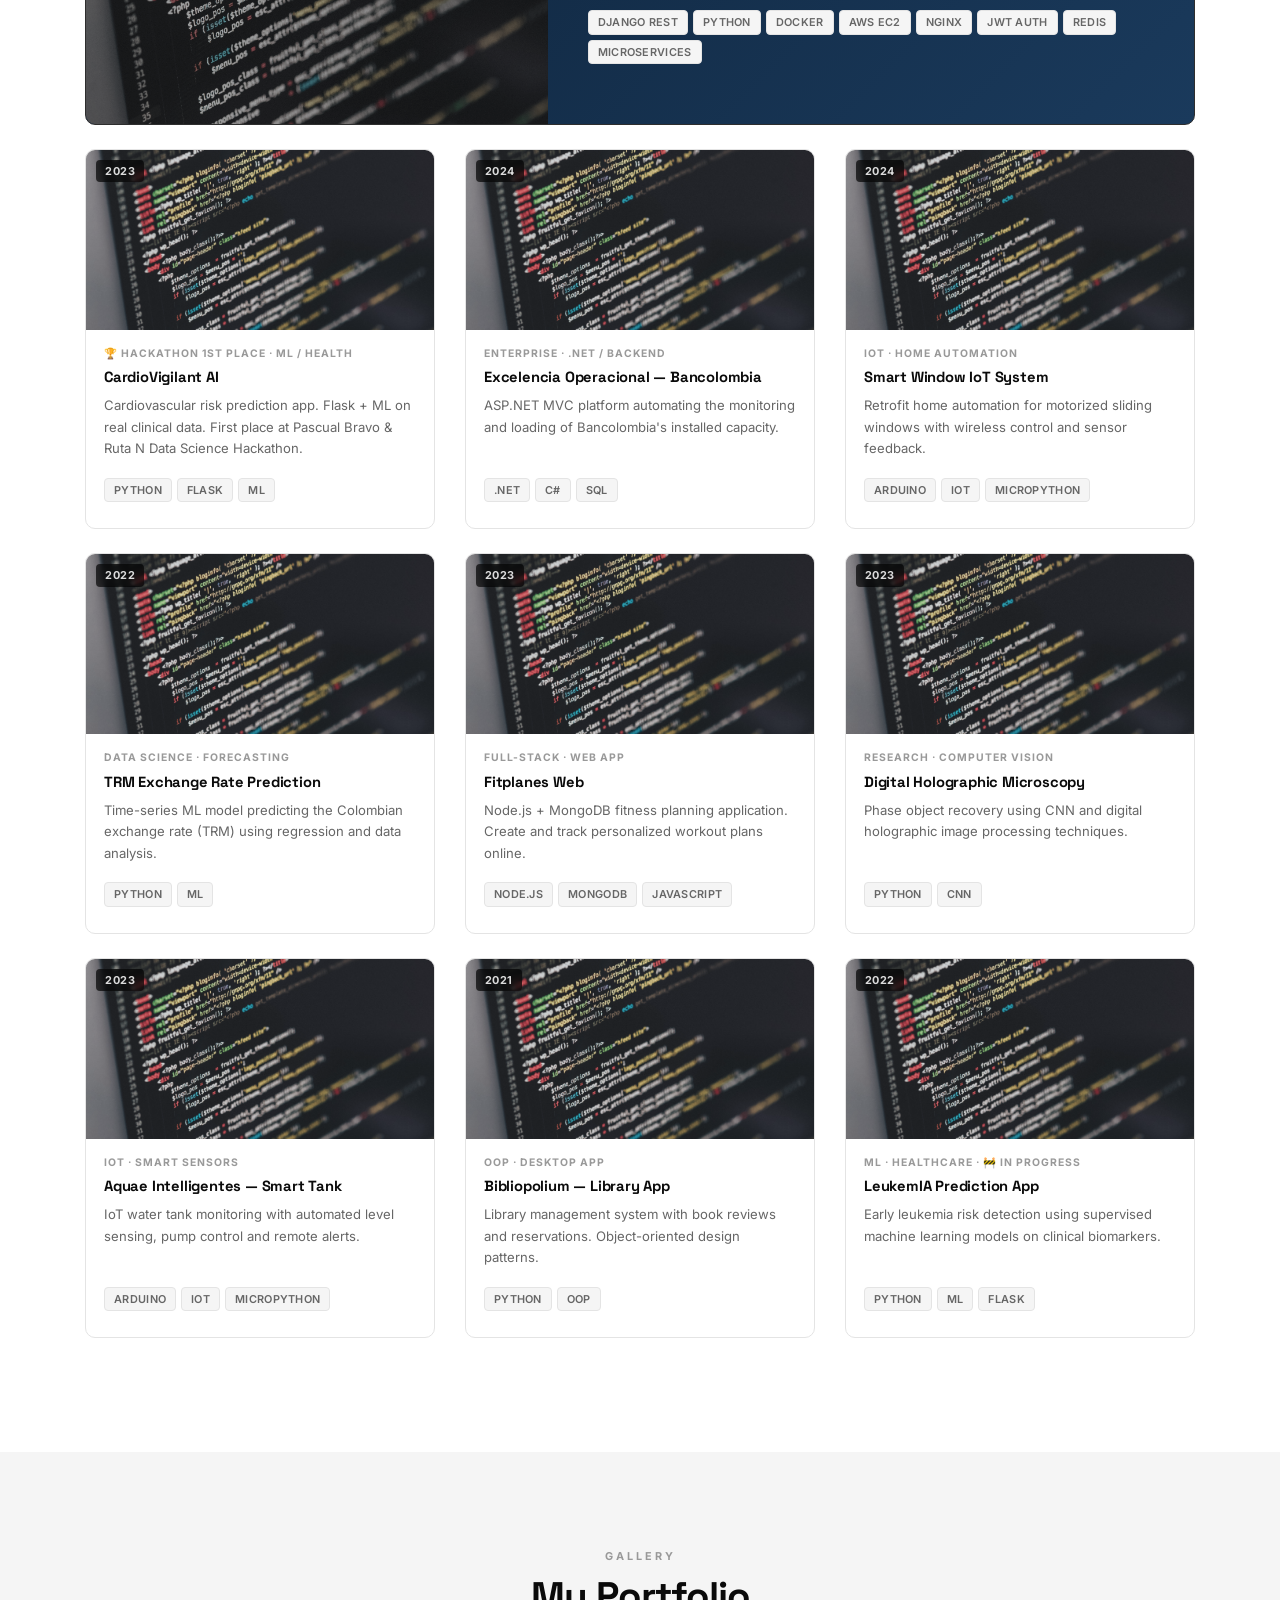
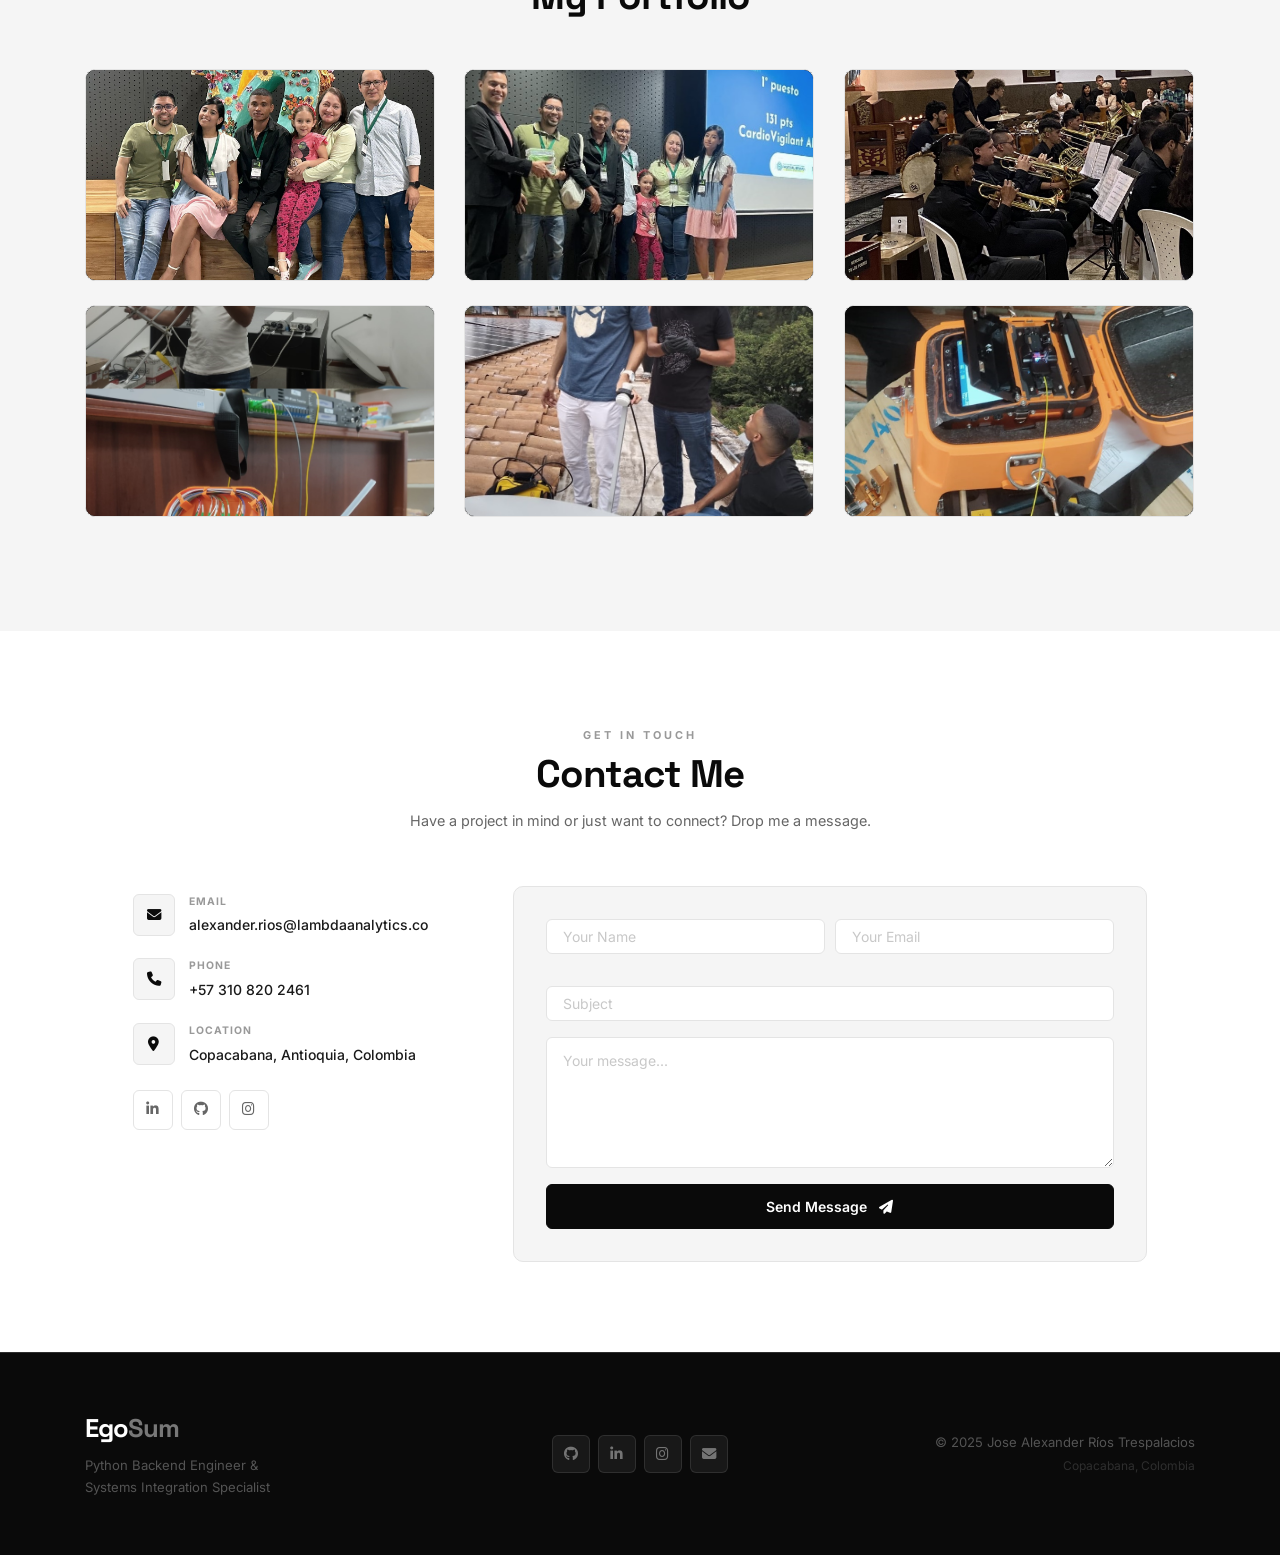
==== commit dc199634: "Experience: split Lambda role into Platform Engineer (Sep 2026-Present) + Software Developer (Aug 20" ====
--- a/index.html
+++ b/index.html
@@ -3,7 +3,7 @@
 
 <head>
     <meta charset="utf-8">
-    <title>Alexander Ríos — Software Developer</title>
+    <title>Alexander Ríos — Platform Engineer</title>
     <meta content="width=device-width, initial-scale=1.0" name="viewport">
     <meta content="Telecommunications Engineer specialized in backend architecture and microservices integration. Building distributed, high-performance systems with Django, Docker, AWS and Claude AI." name="description">
     <meta content="Python, Django, Backend, Microservices, Systems Integration, Software Developer, Colombia, Alexander Rios, Lambda Analytics, LangChain, RAG" name="keywords">
@@ -242,12 +242,33 @@
                         <div class="timeline-item">
                             <div class="timeline-dot"></div>
                             <div class="timeline-content">
-                                <div class="timeline-date">Aug 2024 — Present</div>
+                                <div class="timeline-date">Sep 2026 — Present</div>
+                                <h5 class="timeline-title">Platform Engineer</h5>
+                                <div class="timeline-company">Lambda Analytics</div>
+                                <ul class="timeline-list">
+                                    <li><strong>Ordo</strong> — self-hosted CI/CD, monitoring and AI-agent platform (Internal Developer Platform) I built end-to-end, orchestrating 35+ servers: per-server polling runners that replaced manual SSH deployments, self-service workflows, real-time job tracking, health watchdogs with auto-remediation, and automated secrets, DNS, backups and server onboarding</li>
+                                    <li><strong>Agentic delivery engine</strong> — AI agents (Claude) that understand, model, build, test and deploy full-stack modules over existing codebases</li>
+                                    <li>Stack: Django/DRF · Celery · Redis · PostgreSQL · Next.js · Docker · Nginx</li>
+                                </ul>
+                                <div class="tech-badges mt-2">
+                                    <span class="tech-badge tb-python">Python</span>
+                                    <span class="tech-badge tb-django">Django</span>
+                                    <span class="tech-badge tb-nextjs">Next.js</span>
+                                    <span class="tech-badge tb-docker">Docker</span>
+                                    <span class="tech-badge tb-aws">AWS</span>
+                                    <span class="tech-badge tb-ai">Claude AI</span>
+                                    <span class="tech-badge tb-redis">Redis</span>
+                                </div>
+                            </div>
+                        </div>
+                        <div class="timeline-item">
+                            <div class="timeline-dot"></div>
+                            <div class="timeline-content">
+                                <div class="timeline-date">Aug 2024 — Aug 2026</div>
                                 <h5 class="timeline-title">Software Developer</h5>
                                 <div class="timeline-company">Lambda Analytics</div>
                                 <ul class="timeline-list">
                                     <li><strong>Hub Integration Gateway</strong> — Django + DRF reverse proxy unifying auth and routing across 6+ microservices (Domus, EPM, CRM, user mgmt) on AWS with per-service nginx routing and centralized JWT auth</li>
-                                    <li><strong>Ordo</strong> — self-hosted CI/CD + monitoring platform with Claude AI agents for automated multi-server deployments</li>
                                     <li>Industrial management system with 15+ interconnected modules — Django REST + Next.js</li>
                                     <li>LLM-powered tooling: RAG pipelines (LangChain + vector stores), Claude API tool-use agents</li>
                                     <li>Async task pipelines with Celery, Redis, RabbitMQ; Docker deployments on Linux/AWS</li>
@@ -258,7 +279,6 @@
                                     <span class="tech-badge tb-nextjs">Next.js</span>
                                     <span class="tech-badge tb-docker">Docker</span>
                                     <span class="tech-badge tb-aws">AWS</span>
-                                    <span class="tech-badge tb-ai">Claude AI</span>
                                     <span class="tech-badge tb-redis">Redis</span>
                                 </div>
                             </div>
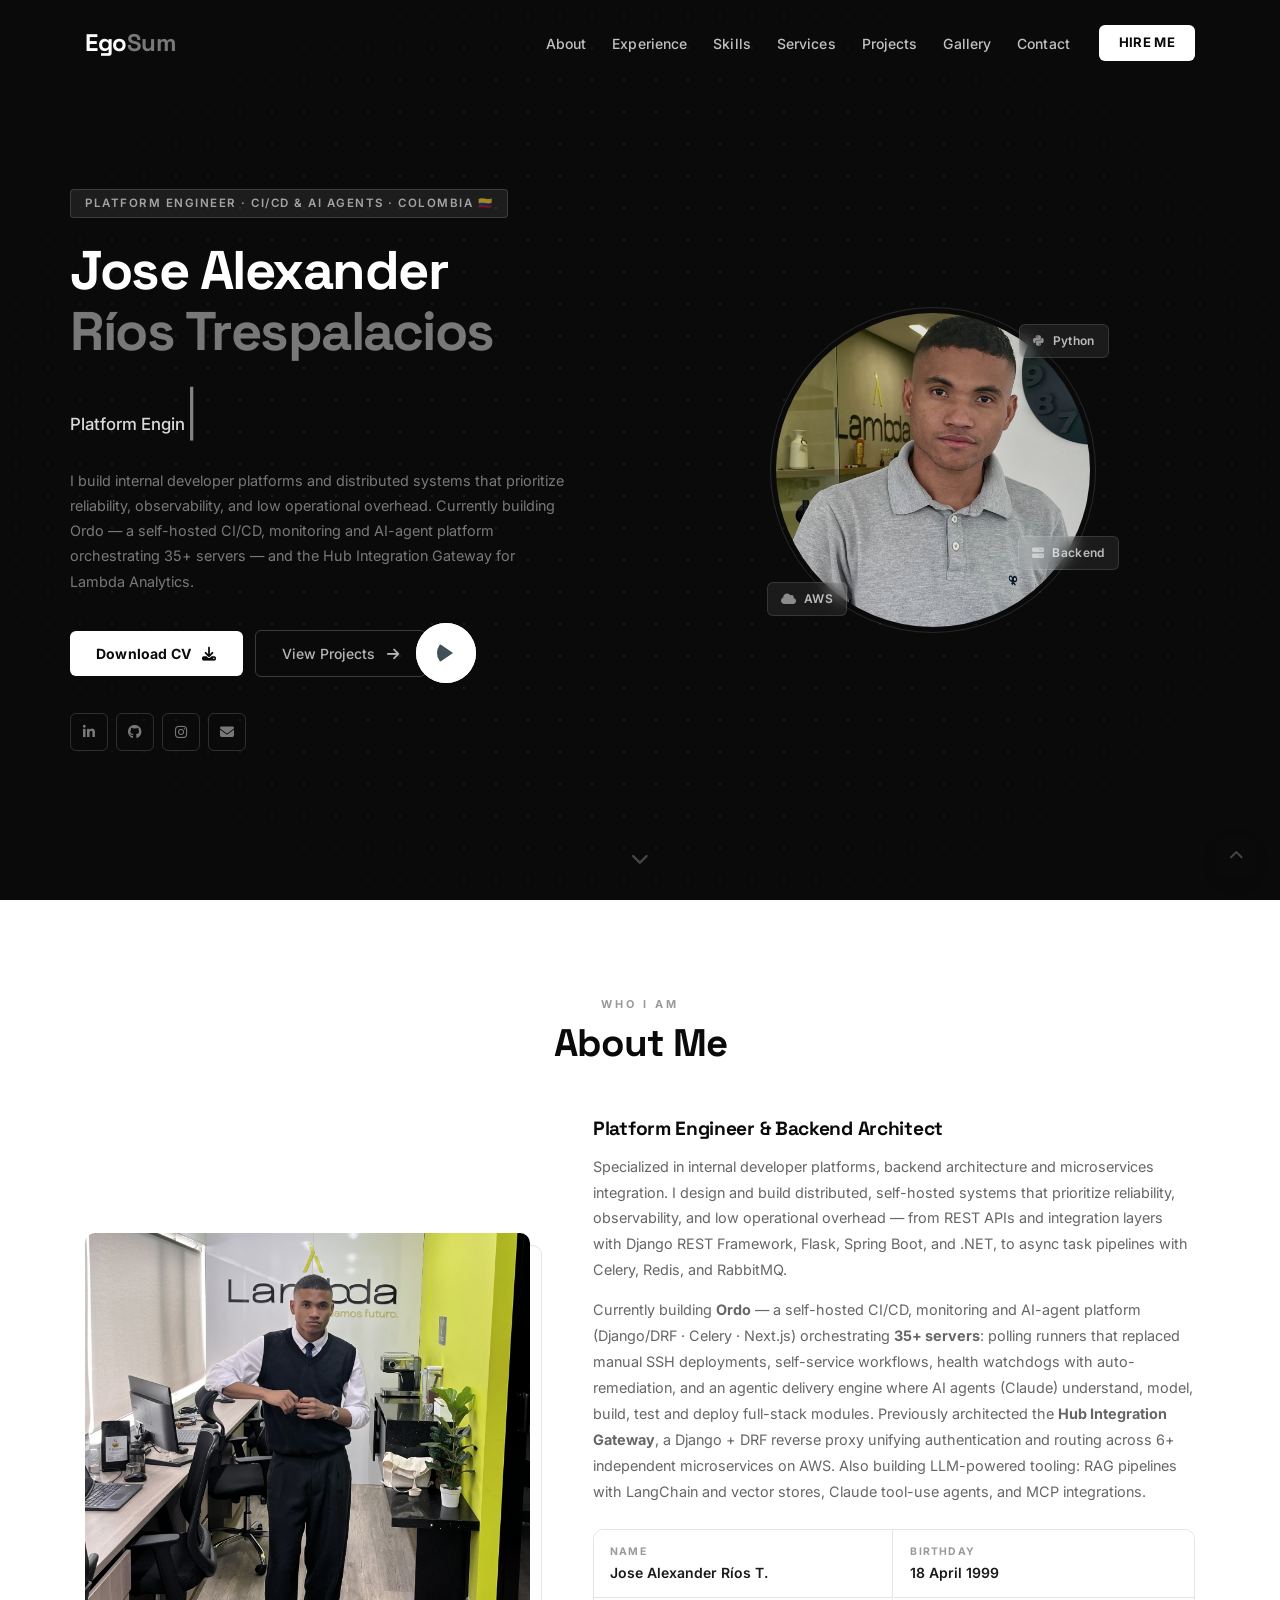
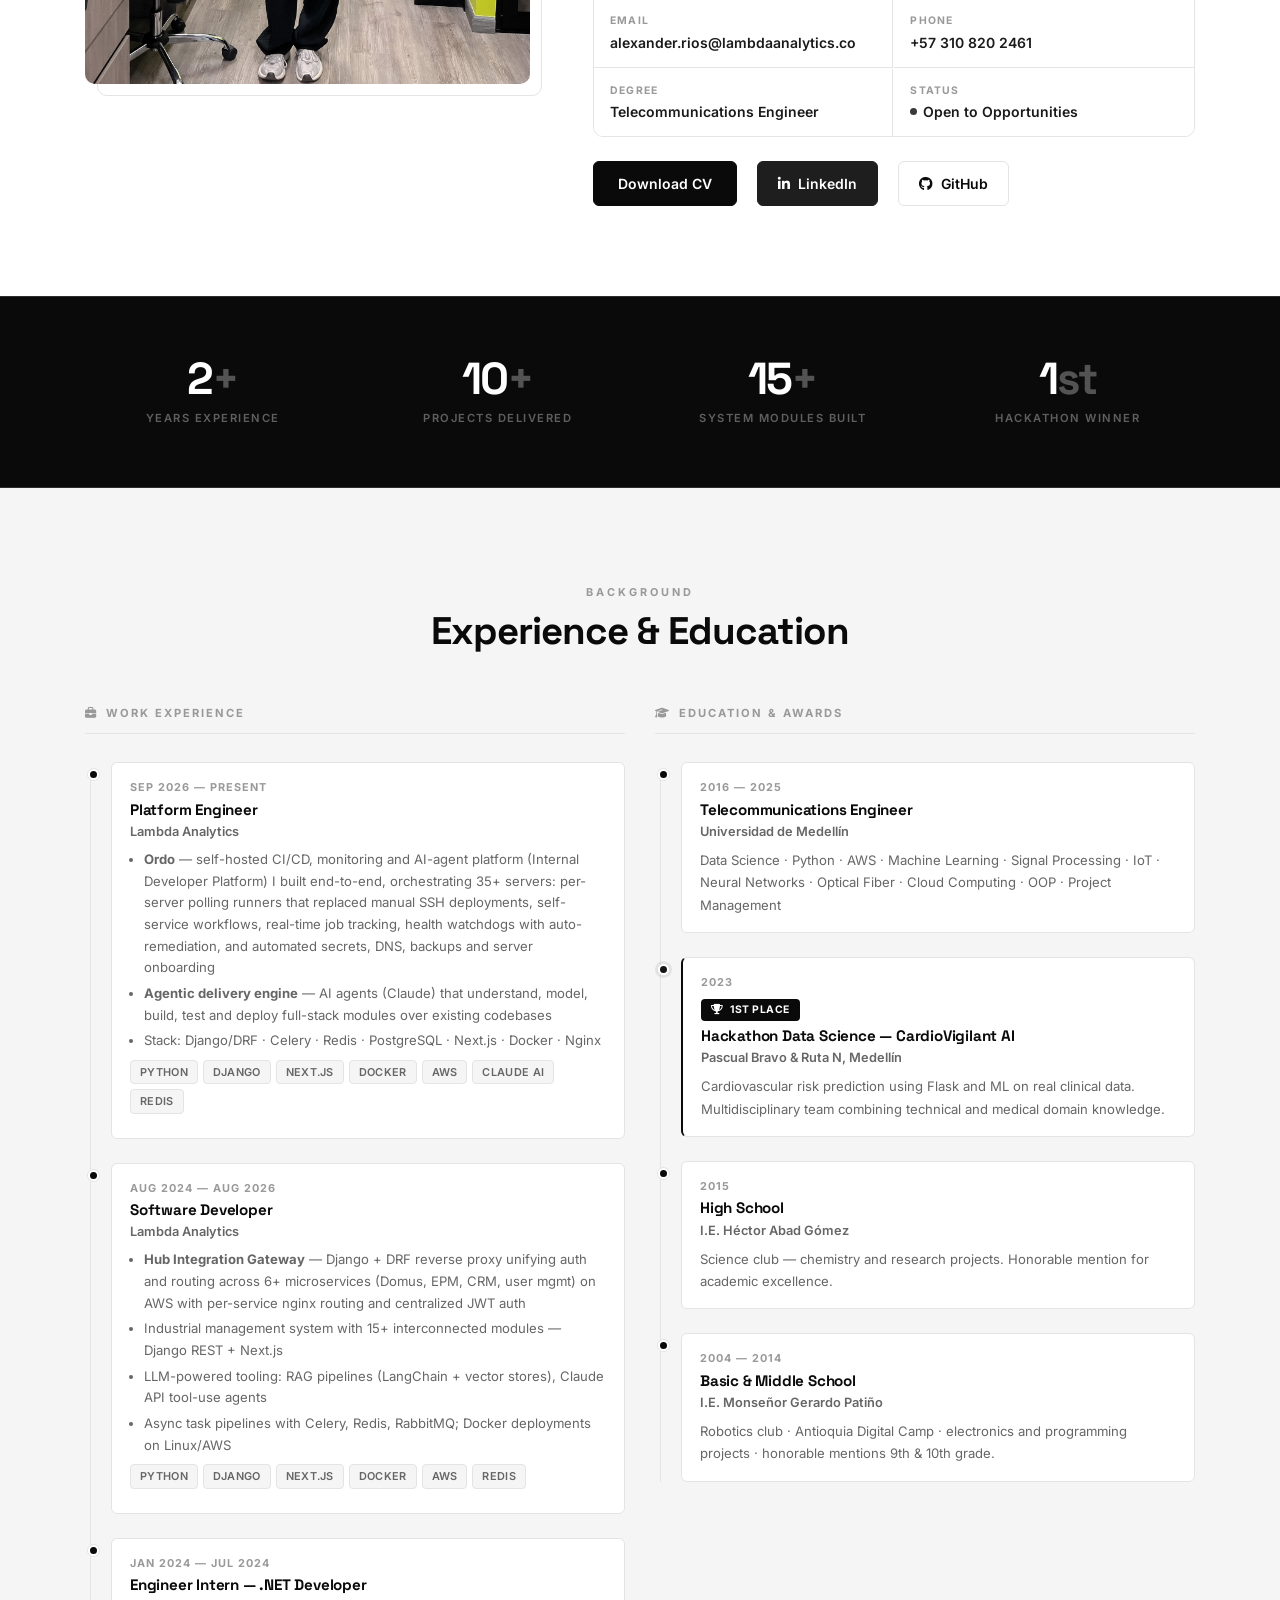
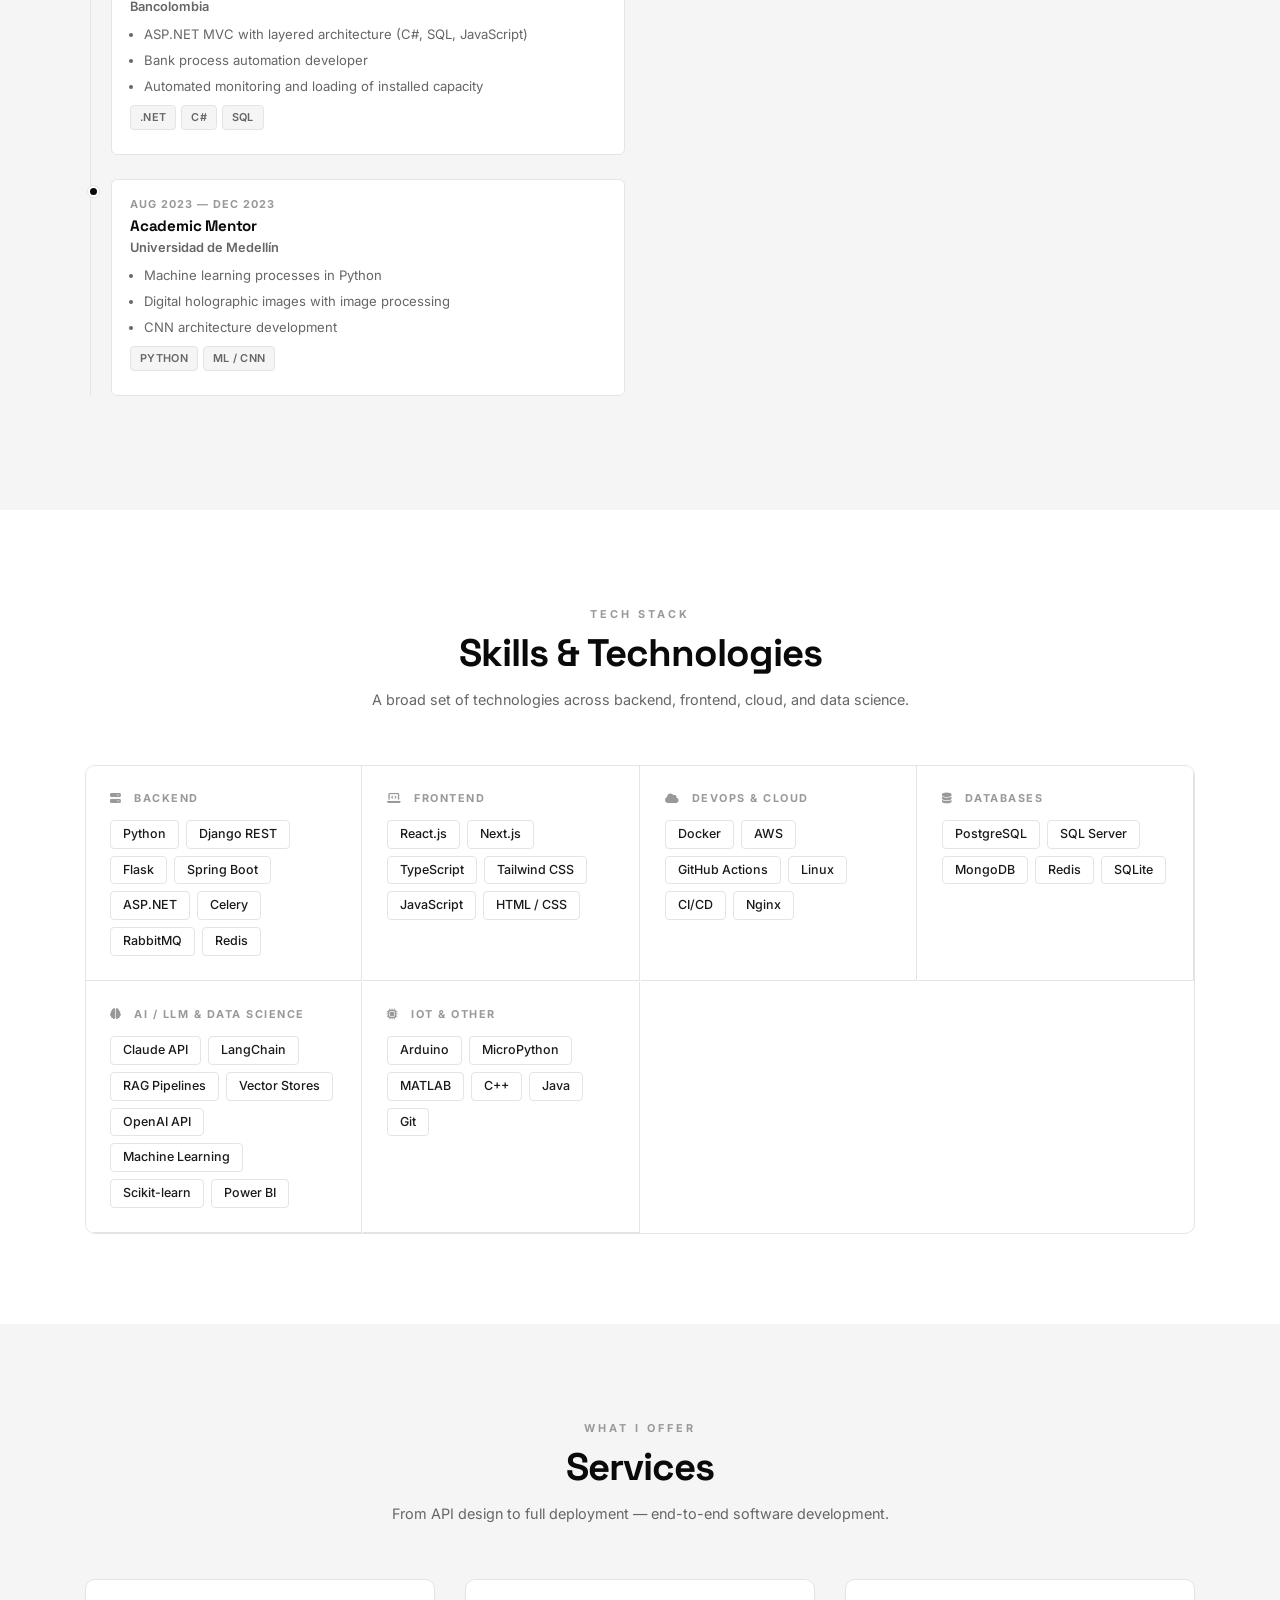
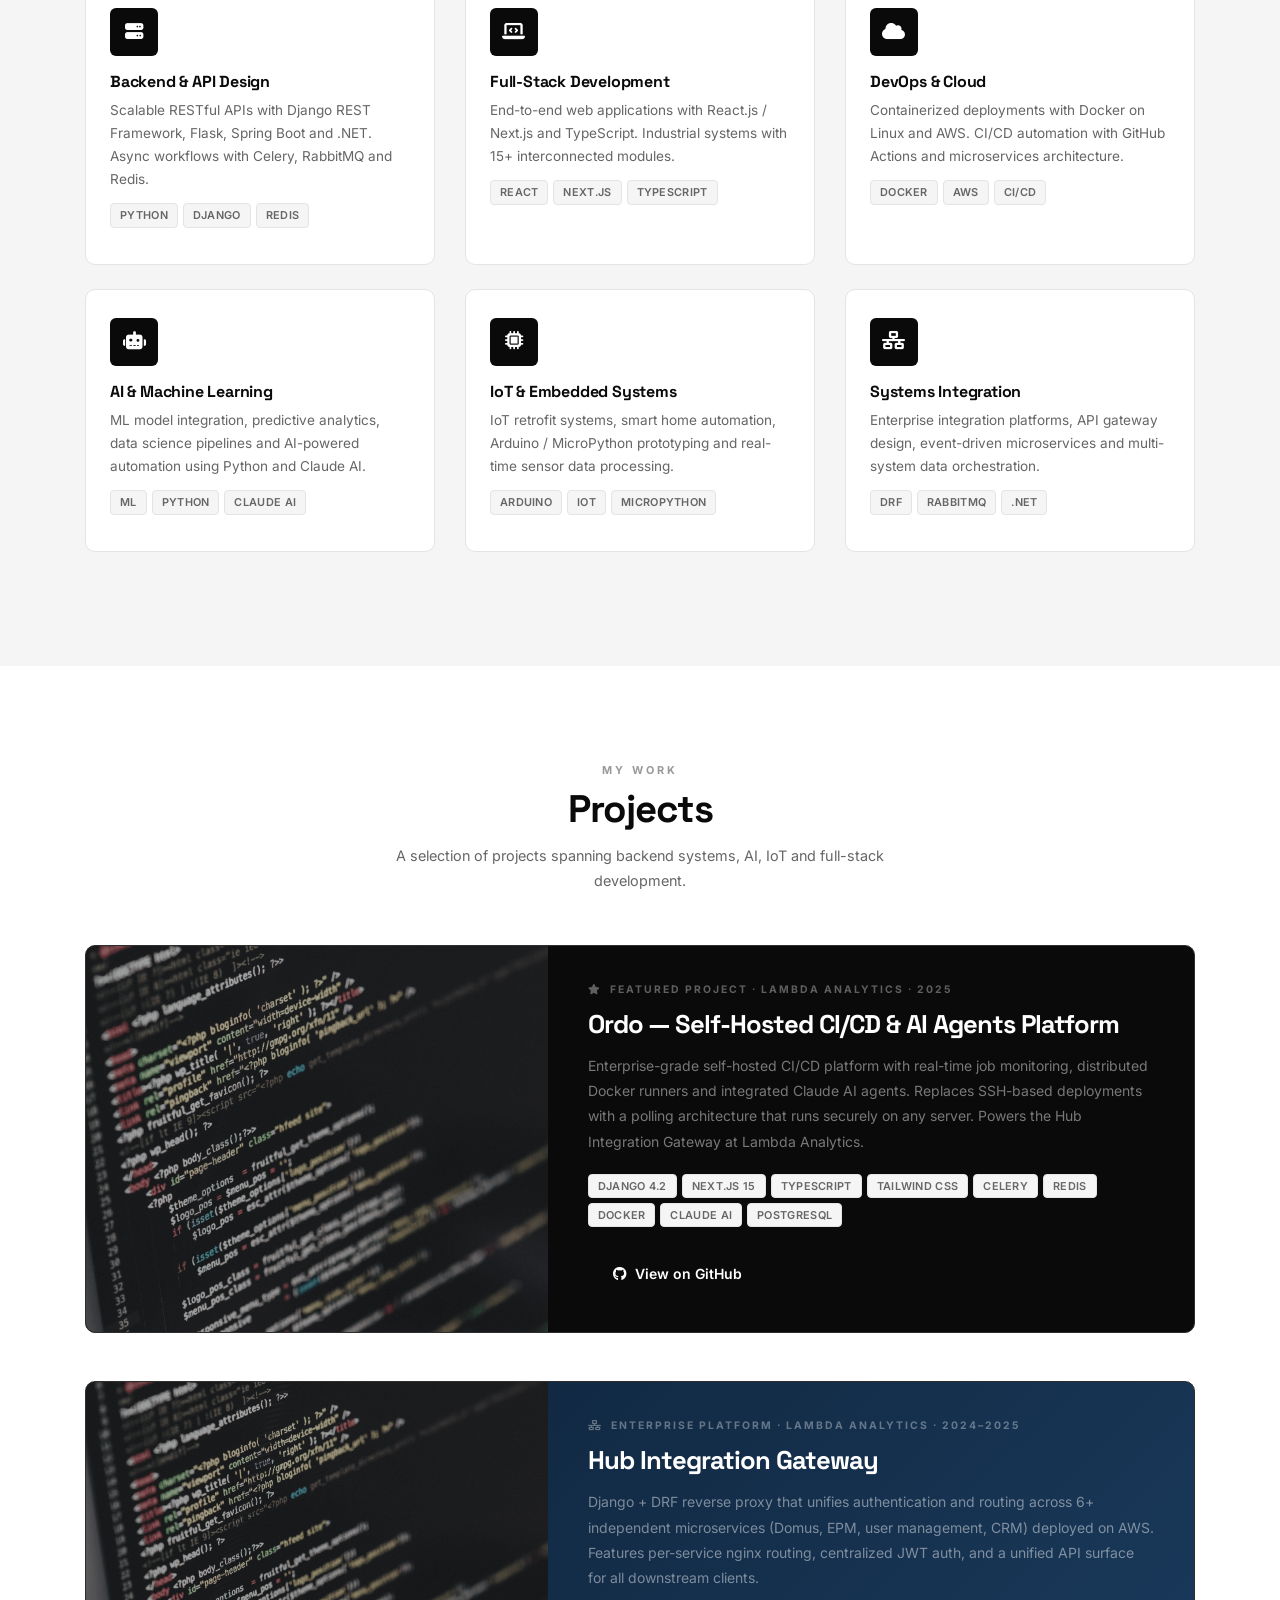
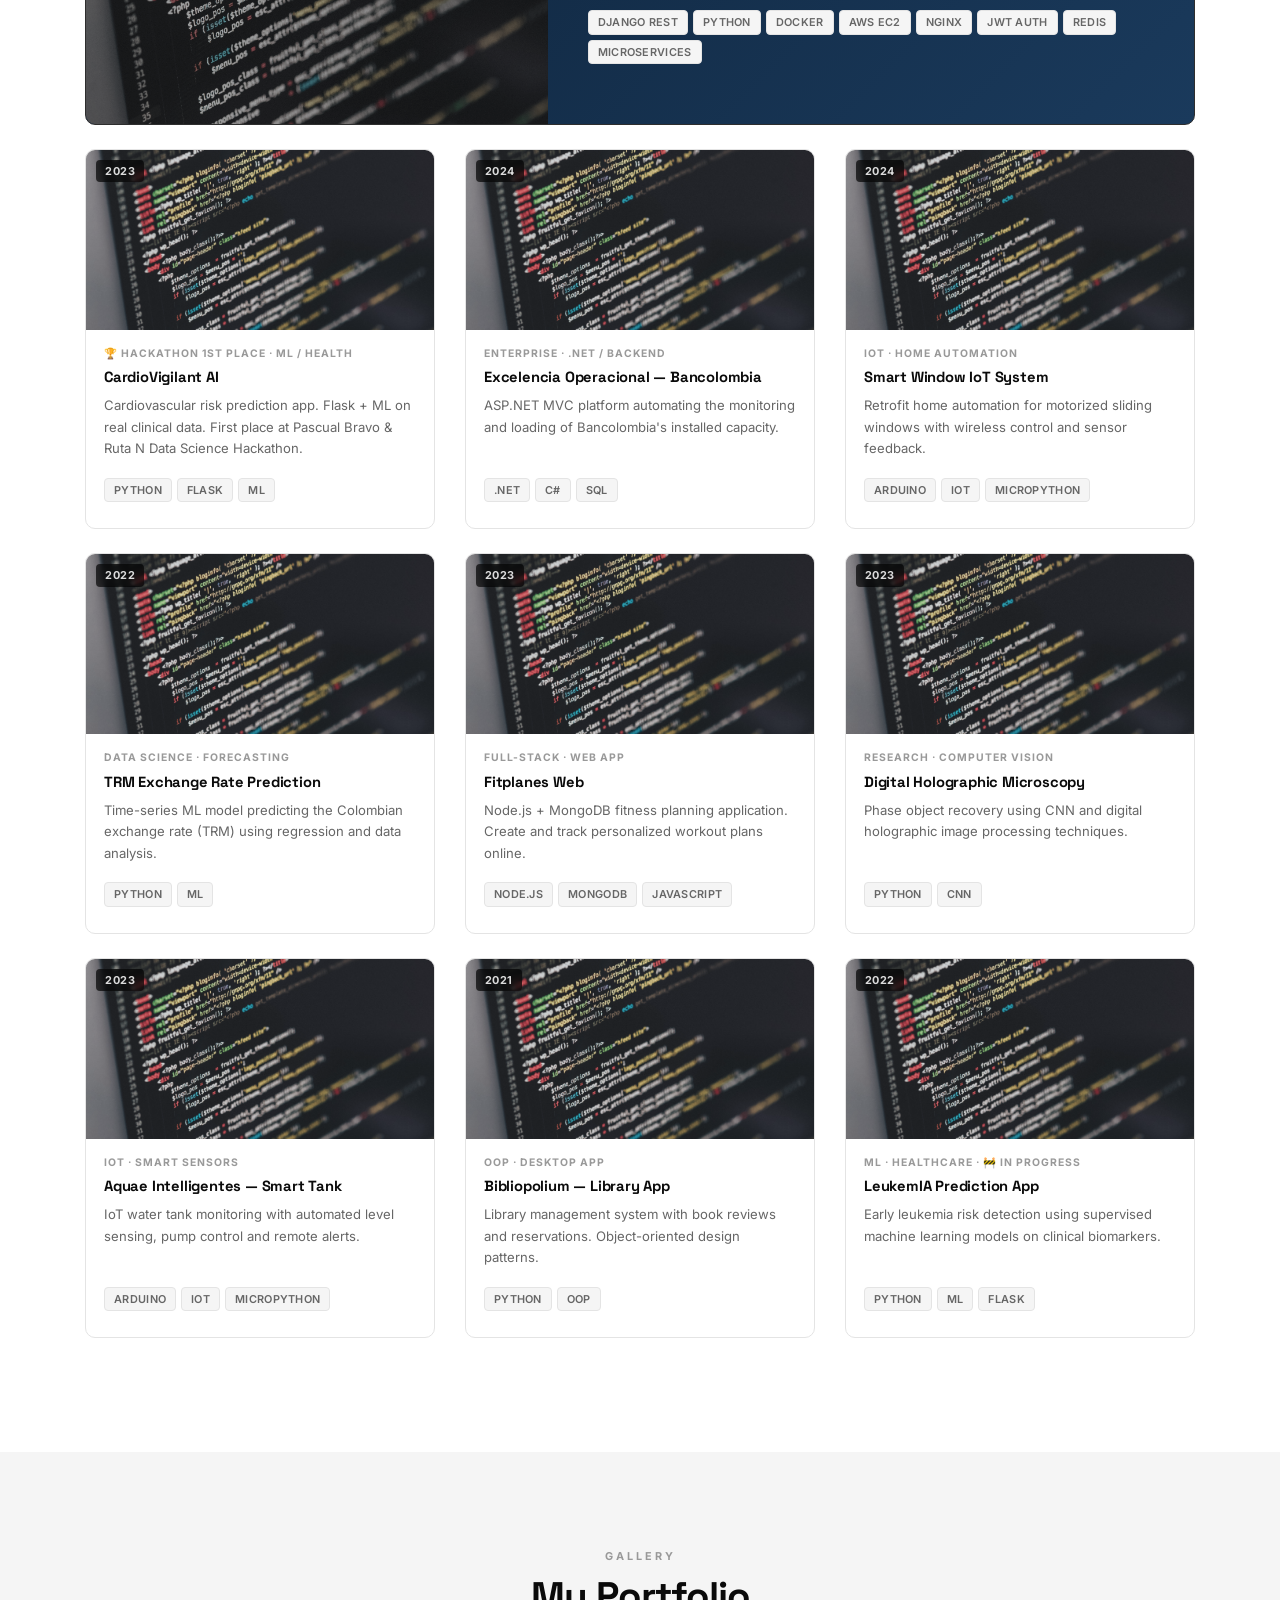
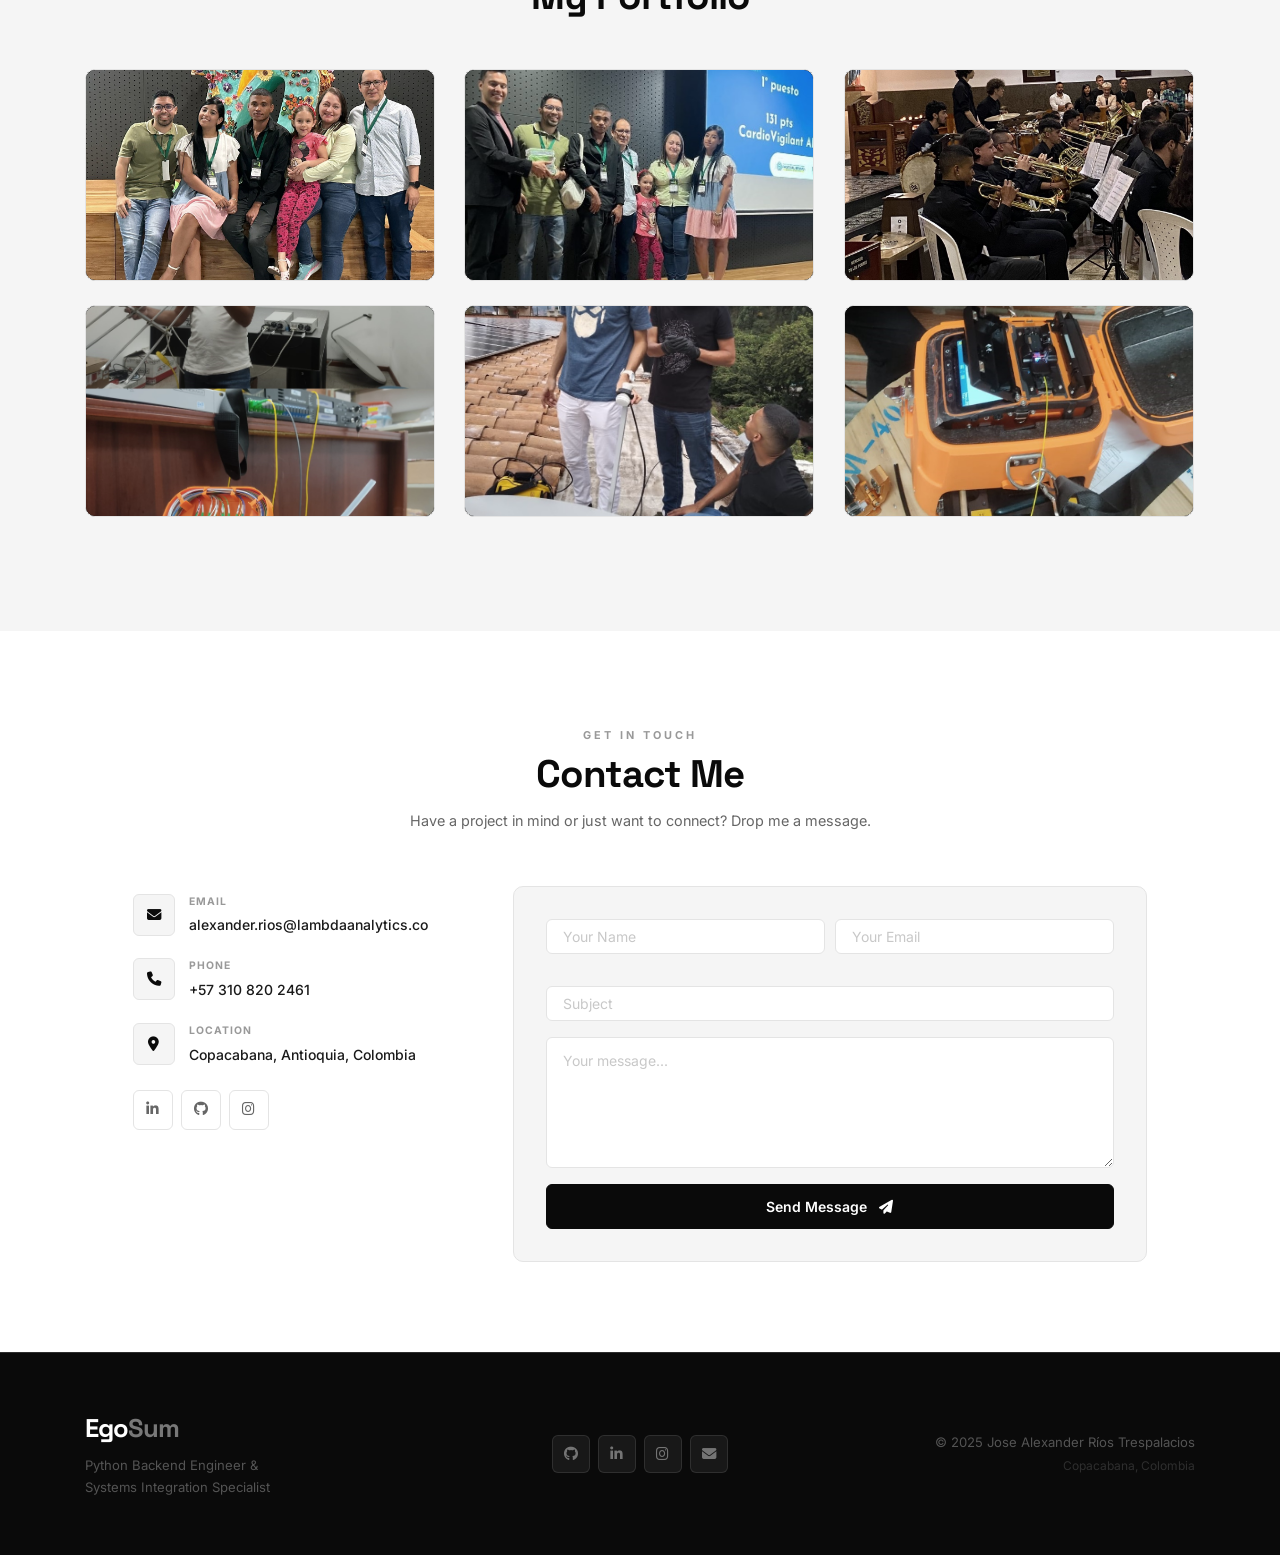
==== commit 5994eba3: "Actualiza foto de perfil (hero) a profile_duo-new.jpeg" ====
--- a/index.html
+++ b/index.html
@@ -119,7 +119,7 @@
                 <div class="col-lg-6 order-1 order-lg-2 hero-image">
                     <div class="hero-img-wrapper">
                         <div class="hero-img-ring"></div>
-                        <img src="img/profile_duo.jpeg" alt="Jose Alexander Ríos" class="hero-img">
+                        <img src="img/profile_duo-new.jpeg" alt="Jose Alexander Ríos" class="hero-img">
                         <div class="hero-badge badge-1"><i class="fab fa-python"></i> Python</div>
                         <div class="hero-badge badge-2"><i class="fas fa-server"></i> Backend</div>
                         <div class="hero-badge badge-3"><i class="fas fa-cloud"></i> AWS</div>
